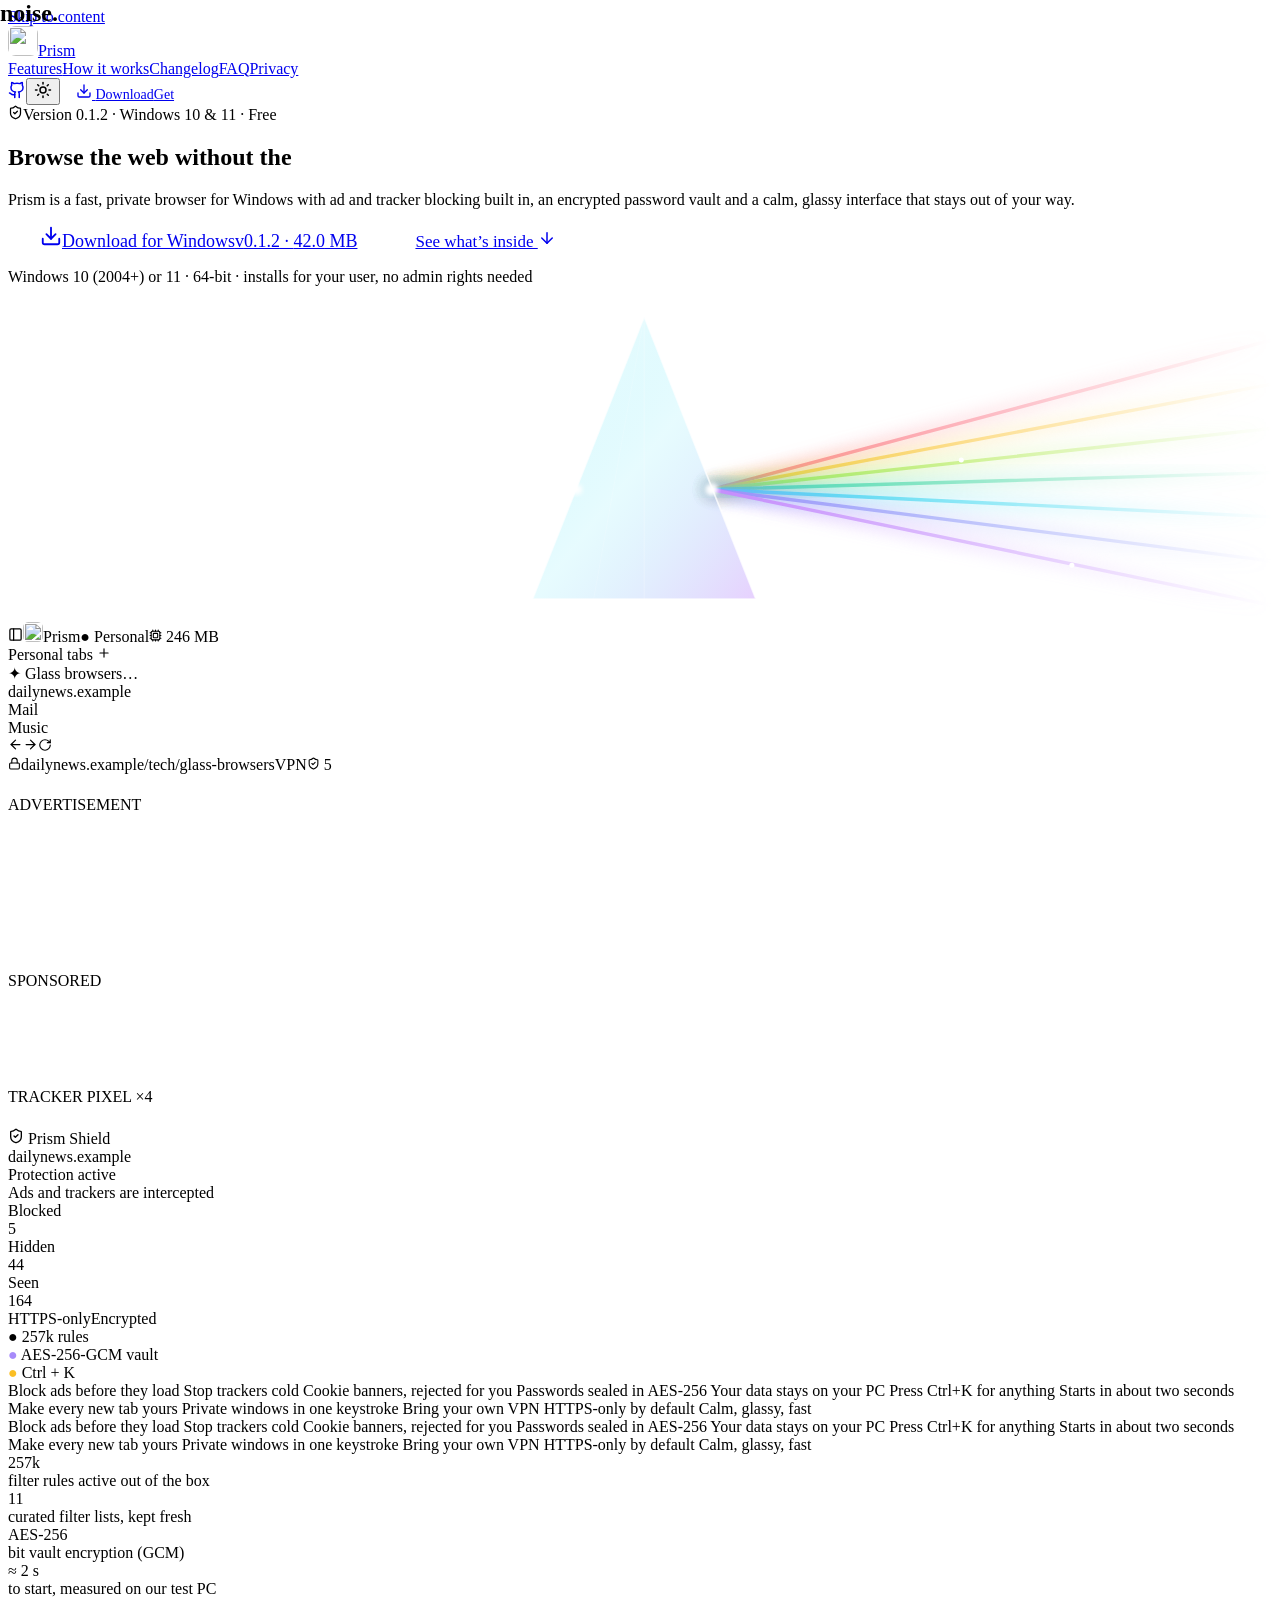
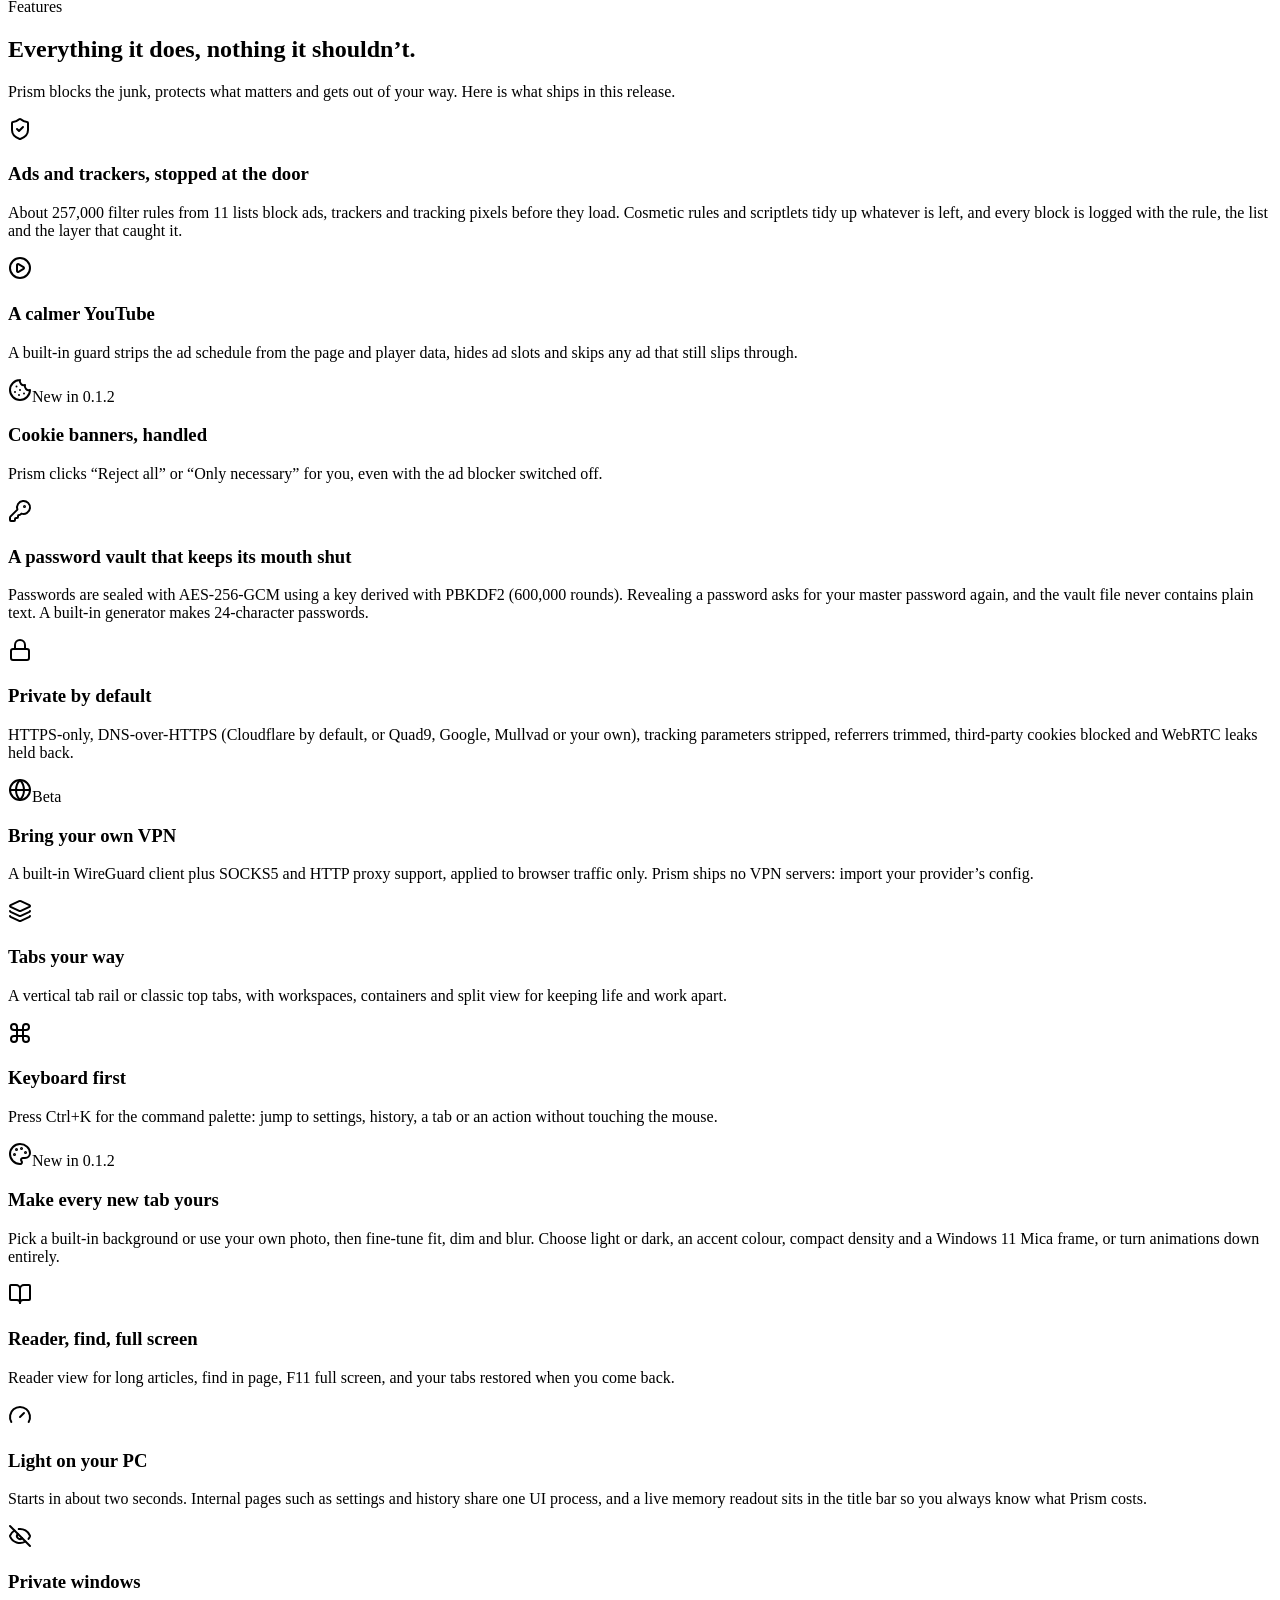
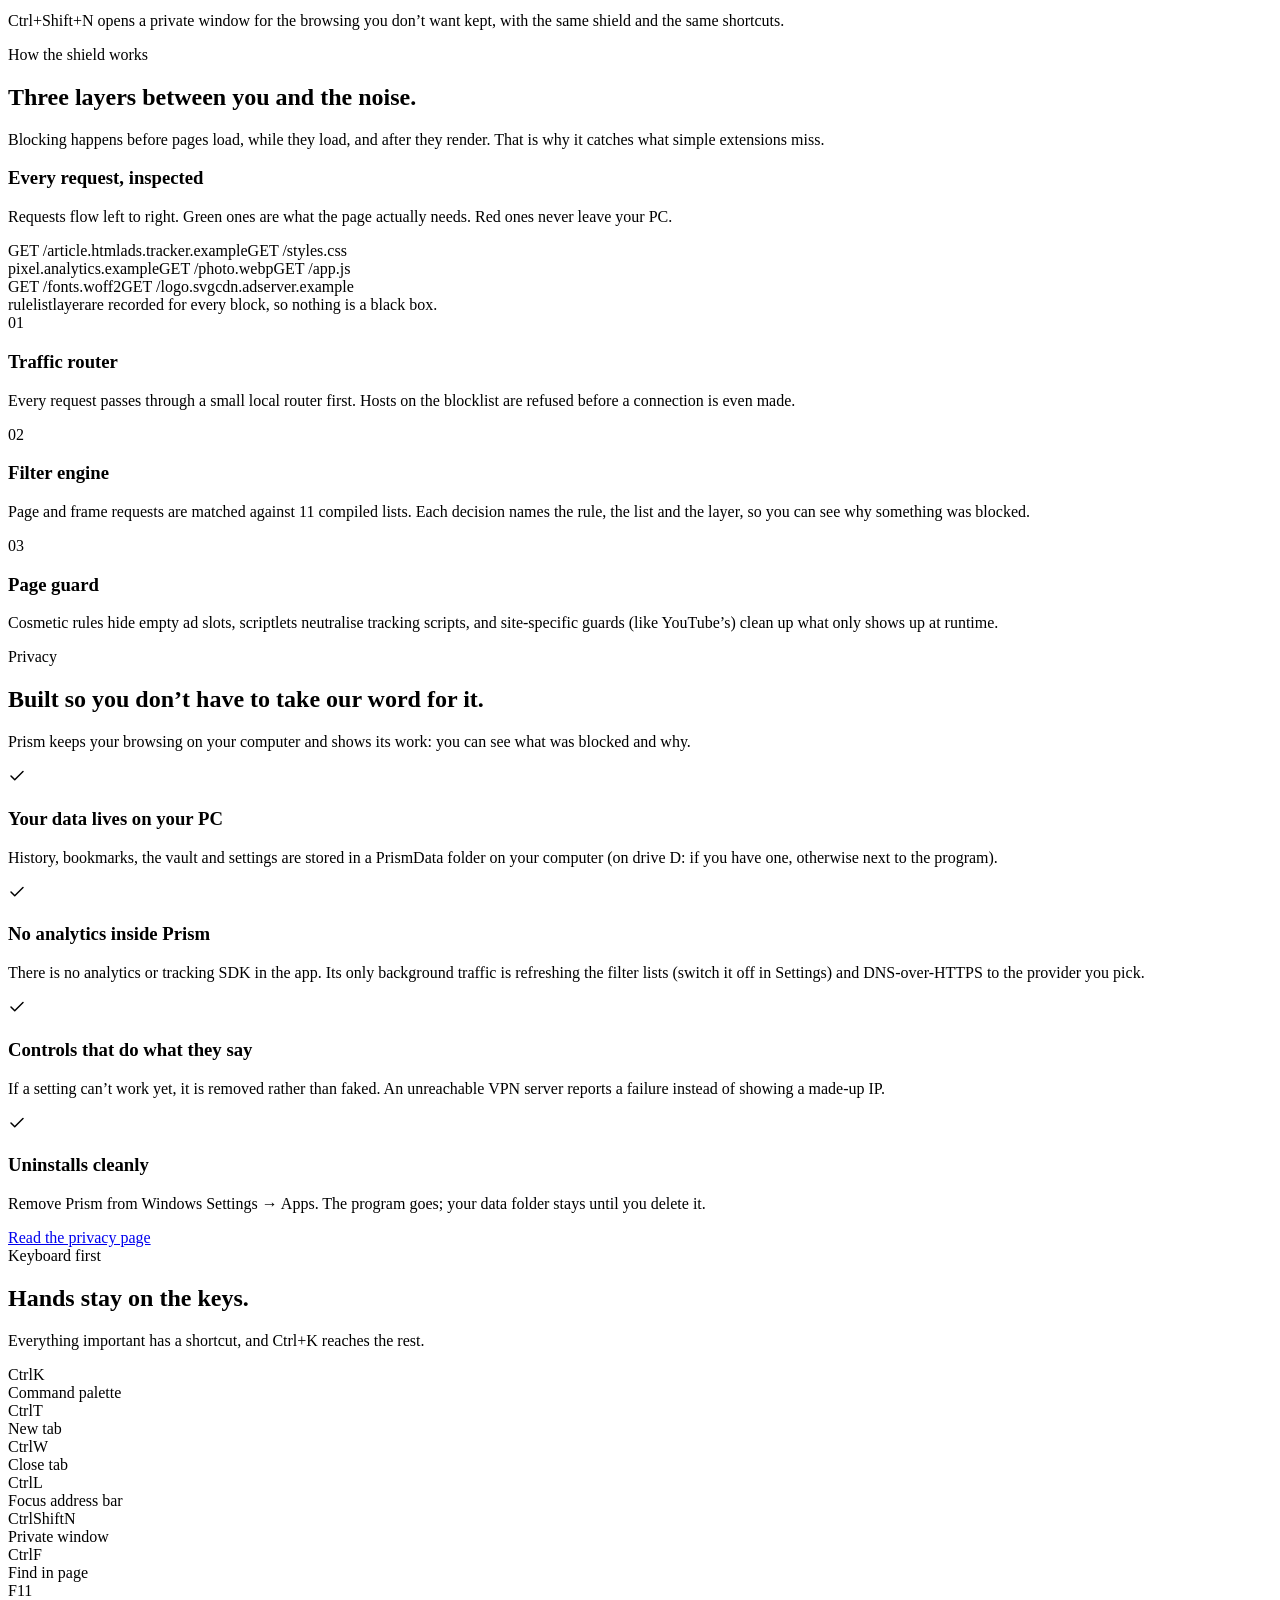
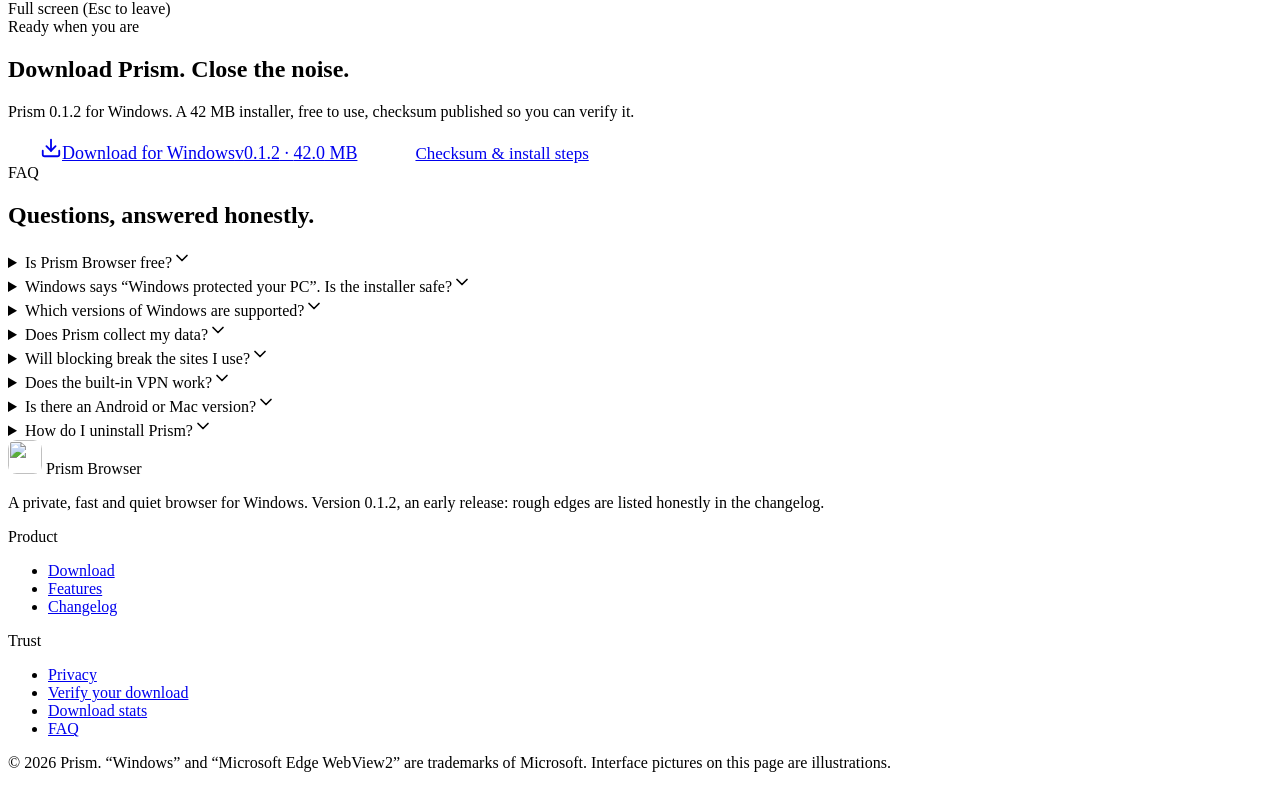
==== index.html @ 2d5a9a95 "Prism Browser website" ====
<!doctype html>
<html lang="en" data-theme="dark">
  <head>
    <meta charset="UTF-8" />
    <meta name="viewport" content="width=device-width, initial-scale=1" />
    <meta name="theme-color" content="#06070c" />
    <meta name="color-scheme" content="dark light" />
    <link rel="icon" type="image/png" href="/prism-browser/prism-256.png" />
    <link rel="apple-touch-icon" href="/prism-browser/prism-256.png" />
    <link rel="manifest" href="/prism-browser/site.webmanifest" />
    <script>
      // Runs before first paint: apply the saved/system theme and enable the reveal animations.
      (function () {
        var d = document.documentElement, t = 'dark';
        try {
          t = localStorage.getItem('prism-theme') || (matchMedia('(prefers-color-scheme: light)').matches ? 'light' : 'dark');
        } catch (e) {}
        d.setAttribute('data-theme', t);
        d.classList.add('js');
        // Safety net: if the app bundle never starts (blocked/failed), show everything instead of an empty page.
        setTimeout(function () { if (!d.classList.contains('ready')) d.classList.remove('js'); }, 4000);
      })();
    </script>
    <title>Prism Browser – a private, ad-blocking browser for Windows</title>
    <meta name="description" content="Prism Browser is a fast, privacy-first web browser for Windows 10 and 11 with built-in ad and tracker blocking, an encrypted password vault, cookie-banner rejection and a glassy, calm interface. Free download.">
    <meta name="robots" content="index, follow, max-image-preview:large">
    <link rel="canonical" href="https://mantrap4912-cyber.github.io/prism-browser/">
    <meta property="og:type" content="website">
    <meta property="og:site_name" content="Prism Browser">
    <meta property="og:title" content="Prism Browser – a private, ad-blocking browser for Windows">
    <meta property="og:description" content="Prism Browser is a fast, privacy-first web browser for Windows 10 and 11 with built-in ad and tracker blocking, an encrypted password vault, cookie-banner rejection and a glassy, calm interface. Free download.">
    <meta property="og:url" content="https://mantrap4912-cyber.github.io/prism-browser/">
    <meta property="og:image" content="https://mantrap4912-cyber.github.io/prism-browser/og-image.png">
    <meta property="og:image:width" content="1200">
    <meta property="og:image:height" content="630">
    <meta name="twitter:card" content="summary_large_image">
    <meta name="twitter:title" content="Prism Browser – a private, ad-blocking browser for Windows">
    <meta name="twitter:description" content="Prism Browser is a fast, privacy-first web browser for Windows 10 and 11 with built-in ad and tracker blocking, an encrypted password vault, cookie-banner rejection and a glassy, calm interface. Free download.">
    <meta name="twitter:image" content="https://mantrap4912-cyber.github.io/prism-browser/og-image.png">
    <script type="application/ld+json">{"@context":"https://schema.org","@type":"SoftwareApplication","name":"Prism Browser","alternateName":"Prism","applicationCategory":"BrowserApplication","operatingSystem":"Windows 10, Windows 11","softwareVersion":"0.1.2","datePublished":"2026-10-09","fileSize":"42MB","description":"Prism Browser is a fast, privacy-first web browser for Windows 10 and 11 with built-in ad and tracker blocking, an encrypted password vault, cookie-banner rejection and a glassy, calm interface. Free download.","url":"https://mantrap4912-cyber.github.io/prism-browser/","image":"https://mantrap4912-cyber.github.io/prism-browser/prism-256.png","offers":{"@type":"Offer","price":"0","priceCurrency":"USD"}}</script>
    <script type="application/ld+json">{"@context":"https://schema.org","@type":"FAQPage","mainEntity":[{"@type":"Question","name":"Is Prism Browser free?","acceptedAnswer":{"@type":"Answer","text":"Yes. Prism Browser is free to download and use."}},{"@type":"Question","name":"Windows says “Windows protected your PC”. Is the installer safe?","acceptedAnswer":{"@type":"Answer","text":"Prism is a new app from an independent publisher and the installer isn’t code-signed yet, so Windows SmartScreen shows a warning for any file it hasn’t seen many times. Choose “More info” → “Run anyway”. You can confirm the file is exactly the one we published by comparing its SHA-256 hash with the one on the download page."}},{"@type":"Question","name":"Which versions of Windows are supported?","acceptedAnswer":{"@type":"Answer","text":"Windows 10 (version 2004 or newer) and Windows 11, 64-bit. Prism renders pages with the Microsoft Edge WebView2 Runtime, which ships with Windows 11 and is installed on most Windows 10 PCs."}},{"@type":"Question","name":"Does Prism collect my data?","acceptedAnswer":{"@type":"Answer","text":"Prism contains no analytics or tracking code. It keeps your data on your PC. In the background it refreshes its filter lists (you can turn this off) and, when DNS-over-HTTPS is on, sends DNS queries to the provider you chose."}},{"@type":"Question","name":"Will blocking break the sites I use?","acceptedAnswer":{"@type":"Answer","text":"Occasionally. If a page misbehaves, open the shield button in the address bar and switch protection off for that site. It is remembered for next time."}},{"@type":"Question","name":"Does the built-in VPN work?","acceptedAnswer":{"@type":"Answer","text":"Prism includes a WireGuard client and SOCKS5/HTTP proxy support for browser traffic. It does not include any VPN servers: you import the config from your own provider. It is marked Beta because it is still being tested against more providers."}},{"@type":"Question","name":"Is there an Android or Mac version?","acceptedAnswer":{"@type":"Answer","text":"Windows only for now. An Android version is in development. There is no macOS or Linux build at the moment."}},{"@type":"Question","name":"How do I uninstall Prism?","acceptedAnswer":{"@type":"Answer","text":"Open Windows Settings → Apps → Installed apps, find Prism Browser and choose Uninstall. Your PrismData folder is left in place so you never lose bookmarks by accident."}}]}</script>
    <script type="application/ld+json">{"@context":"https://schema.org","@type":"WebSite","name":"Prism Browser","url":"https://mantrap4912-cyber.github.io/prism-browser/"}</script>
    
    <script type="module" crossorigin src="/prism-browser/assets/index-CUSbCiCY.js"></script>
    <link rel="stylesheet" crossorigin href="/prism-browser/assets/style-BPd3vWVH.css">
  </head>
  <body>
    <div id="root"><link rel="preload" as="image" href="/prism-browser/prism-256.png"/><div class="bg-stage" aria-hidden="true"><div class="blob b1"></div><div class="blob b2"></div><div class="blob b3"></div><div class="blob b4"></div><div class="bg-grid"></div></div><a href="#main" class="sr-only focus:not-sr-only focus:fixed focus:top-3 focus:left-3 focus:z-[100] glass px-4 py-2">Skip to content</a><header class="nav "><div class="wrap"><nav class="nav-inner glass" aria-label="Main"><a class="flex items-center gap-2.5 font-extrabold tracking-tight text-[17px]" aria-label="Prism Browser home" href="/prism-browser/" aria-current="page"><img src="/prism-browser/prism-256.png" width="30" height="30" alt="" style="border-radius:7.800000000000001px;box-shadow:0 4px 18px -4px color-mix(in srgb, var(--accent) 60%, transparent)"/><span>Prism</span></a><div class="nav-links flex items-center gap-1"><a class="nav-link" href="/prism-browser/#features">Features</a><a class="nav-link" href="/prism-browser/#shield">How it works</a><a class="nav-link" href="/prism-browser/changelog/">Changelog</a><a class="nav-link" href="/prism-browser/#faq">FAQ</a><a class="nav-link" href="/prism-browser/privacy/">Privacy</a></div><div class="flex items-center gap-2"><a class="icon-btn" href="https://github.com/mantrap4912-cyber/prism-browser" aria-label="Prism Browser on GitHub" rel="noopener"><svg xmlns="http://www.w3.org/2000/svg" width="18" height="18" viewBox="0 0 24 24" fill="none" stroke="currentColor" stroke-width="2" stroke-linecap="round" stroke-linejoin="round" class="lucide lucide-github" aria-hidden="true"><path d="M15 22v-4a4.8 4.8 0 0 0-1-3.5c3 0 6-2 6-5.5.08-1.25-.27-2.48-1-3.5.28-1.15.28-2.35 0-3.5 0 0-1 0-3 1.5-2.64-.5-5.36-.5-8 0C6 2 5 2 5 2c-.3 1.15-.3 2.35 0 3.5A5.403 5.403 0 0 0 4 9c0 3.5 3 5.5 6 5.5-.39.49-.68 1.05-.85 1.65-.17.6-.22 1.23-.15 1.85v4"></path><path d="M9 18c-4.51 2-5-2-7-2"></path></svg></a><button class="icon-btn" aria-label="Switch to light theme" title="Toggle theme"><svg xmlns="http://www.w3.org/2000/svg" width="18" height="18" viewBox="0 0 24 24" fill="none" stroke="currentColor" stroke-width="2" stroke-linecap="round" stroke-linejoin="round" class="lucide lucide-sun" aria-hidden="true"><circle cx="12" cy="12" r="4"></circle><path d="M12 2v2"></path><path d="M12 20v2"></path><path d="m4.93 4.93 1.41 1.41"></path><path d="m17.66 17.66 1.41 1.41"></path><path d="M2 12h2"></path><path d="M20 12h2"></path><path d="m6.34 17.66-1.41 1.41"></path><path d="m19.07 4.93-1.41 1.41"></path></svg></button><a class="btn btn-primary" style="padding:11px 16px;font-size:14px" href="/prism-browser/download/"><svg xmlns="http://www.w3.org/2000/svg" width="16" height="16" viewBox="0 0 24 24" fill="none" stroke="currentColor" stroke-width="2" stroke-linecap="round" stroke-linejoin="round" class="lucide lucide-download" aria-hidden="true"><path d="M12 15V3"></path><path d="M21 15v4a2 2 0 0 1-2 2H5a2 2 0 0 1-2-2v-4"></path><path d="m7 10 5 5 5-5"></path></svg> <span class="hidden sm:inline">Download</span><span class="sm:hidden">Get</span></a></div></nav></div></header><main id="main"><section class="wrap pt-36 md:pt-44 text-center"><div class="reveal " style="--d:0ms"><span class="eyebrow"><svg xmlns="http://www.w3.org/2000/svg" width="15" height="15" viewBox="0 0 24 24" fill="none" stroke="currentColor" stroke-width="2" stroke-linecap="round" stroke-linejoin="round" class="lucide lucide-shield-check accent-text" aria-hidden="true"><path d="M20 13c0 5-3.5 7.5-7.66 8.95a1 1 0 0 1-.67-.01C7.5 20.5 4 18 4 13V6a1 1 0 0 1 1-1c2 0 4.5-1.2 6.24-2.72a1.17 1.17 0 0 1 1.52 0C14.51 3.81 17 5 19 5a1 1 0 0 1 1 1z"></path><path d="m9 12 2 2 4-4"></path></svg>Version <!-- -->0.1.2<!-- --> · Windows 10 &amp; 11 · Free</span></div><div class="reveal " style="--d:90ms"><h1 class="h-display mt-6" aria-label="Browse the web without the noise">Browse the web without the <span class="rotor" aria-hidden="true" data-w="cookie banners."><span class="rotor-track" style="position:absolute;left:0;top:0;transform:translateY(0em)"><span><span class="grad-text">noise<!-- -->.</span></span></span></span></h1></div><div class="reveal " style="--d:180ms"><p class="lead mt-6 max-w-2xl mx-auto">Prism is a fast, private browser for Windows with ad and tracker blocking built in, an encrypted password vault and a calm, glassy interface that stays out of your way.</p></div><div class="reveal mt-9 flex flex-wrap items-center justify-center gap-3" style="--d:270ms"><a href="https://github.com/mantrap4912-cyber/prism-browser/releases/download/v0.1.2/PrismSetup-0.1.2.exe" class="btn btn-primary" style="padding:19px 32px;font-size:18px;border-radius:20px" rel="noopener"><svg xmlns="http://www.w3.org/2000/svg" width="22" height="22" viewBox="0 0 24 24" fill="none" stroke="currentColor" stroke-width="2" stroke-linecap="round" stroke-linejoin="round" class="lucide lucide-download" aria-hidden="true"><path d="M12 15V3"></path><path d="M21 15v4a2 2 0 0 1-2 2H5a2 2 0 0 1-2-2v-4"></path><path d="m7 10 5 5 5-5"></path></svg>Download for Windows<span class="opacity-70 font-semibold text-[0.82em]">v<!-- -->0.1.2<!-- --> · <!-- -->42.0<!-- --> MB</span></a><a class="btn btn-glass" style="padding:19px 26px;font-size:17px;border-radius:20px" href="/prism-browser/#features">See what’s inside <svg xmlns="http://www.w3.org/2000/svg" width="18" height="18" viewBox="0 0 24 24" fill="none" stroke="currentColor" stroke-width="2" stroke-linecap="round" stroke-linejoin="round" class="lucide lucide-arrow-down" aria-hidden="true"><path d="M12 5v14"></path><path d="m19 12-7 7-7-7"></path></svg></a></div><div class="reveal " style="--d:340ms"><p class="muted text-sm mt-5">Windows 10 (2004+) or 11 · 64-bit · installs for your user, no admin rights needed</p></div><div class="beam-stage" aria-hidden="true"><svg viewBox="0 0 1200 300" preserveAspectRatio="xMidYMid slice"><defs><linearGradient id="beamIn" x1="0" y1="0" x2="1" y2="0"><stop offset="0" stop-color="#fff" stop-opacity="0"></stop><stop offset="0.7" stop-color="#fff" stop-opacity="0.85"></stop><stop offset="1" stop-color="#fff" stop-opacity="1"></stop></linearGradient><linearGradient id="prismFill" x1="0" y1="0" x2="1" y2="1"><stop offset="0" stop-color="#ffffff" stop-opacity="0.55"></stop><stop offset="0.5" stop-color="#67e8f9" stop-opacity="0.16"></stop><stop offset="1" stop-color="#c084fc" stop-opacity="0.38"></stop></linearGradient><linearGradient id="rayFade" x1="0" y1="0" x2="1" y2="0"><stop offset="0" stop-color="#fff" stop-opacity="1"></stop><stop offset="1" stop-color="#fff" stop-opacity="0"></stop></linearGradient><mask id="rayMask" maskUnits="userSpaceOnUse" x="640" y="0" width="560" height="300"><rect x="640" y="0" width="560" height="300" fill="url(#rayFade)"></rect></mask><filter id="blur6" x="-50%" y="-50%" width="200%" height="200%"><feGaussianBlur stdDeviation="7"></feGaussianBlur></filter><filter id="blur2" x="-20%" y="-20%" width="140%" height="140%"><feGaussianBlur stdDeviation="2"></feGaussianBlur></filter></defs><g mask="url(#rayMask)"><g><line x1="668" y1="178" x2="1200" y2="36" stroke="#fb7185" stroke-width="14" stroke-linecap="round" opacity="0.35" filter="url(#blur6)"></line><line class="ray" x1="668" y1="178" x2="1200" y2="36" stroke="#fb7185" stroke-width="3.2" stroke-linecap="round" style="animation-delay:0.9s, 2.7s"></line></g><g><line x1="668" y1="178" x2="1200" y2="78" stroke="#fbbf24" stroke-width="14" stroke-linecap="round" opacity="0.35" filter="url(#blur6)"></line><line class="ray" x1="668" y1="178" x2="1200" y2="78" stroke="#fbbf24" stroke-width="3.2" stroke-linecap="round" style="animation-delay:1s, 2.8s"></line></g><g><line x1="668" y1="178" x2="1200" y2="120" stroke="#a3e635" stroke-width="14" stroke-linecap="round" opacity="0.35" filter="url(#blur6)"></line><line class="ray" x1="668" y1="178" x2="1200" y2="120" stroke="#a3e635" stroke-width="3.2" stroke-linecap="round" style="animation-delay:1.1s, 2.9000000000000004s"></line></g><g><line x1="668" y1="178" x2="1200" y2="162" stroke="#34d399" stroke-width="14" stroke-linecap="round" opacity="0.35" filter="url(#blur6)"></line><line class="ray" x1="668" y1="178" x2="1200" y2="162" stroke="#34d399" stroke-width="3.2" stroke-linecap="round" style="animation-delay:1.2s, 3s"></line></g><g><line x1="668" y1="178" x2="1200" y2="204" stroke="#22d3ee" stroke-width="14" stroke-linecap="round" opacity="0.35" filter="url(#blur6)"></line><line class="ray" x1="668" y1="178" x2="1200" y2="204" stroke="#22d3ee" stroke-width="3.2" stroke-linecap="round" style="animation-delay:1.3s, 3.1s"></line></g><g><line x1="668" y1="178" x2="1200" y2="246" stroke="#818cf8" stroke-width="14" stroke-linecap="round" opacity="0.35" filter="url(#blur6)"></line><line class="ray" x1="668" y1="178" x2="1200" y2="246" stroke="#818cf8" stroke-width="3.2" stroke-linecap="round" style="animation-delay:1.4s, 3.2s"></line></g><g><line x1="668" y1="178" x2="1200" y2="288" stroke="#c084fc" stroke-width="14" stroke-linecap="round" opacity="0.35" filter="url(#blur6)"></line><line class="ray" x1="668" y1="178" x2="1200" y2="288" stroke="#c084fc" stroke-width="3.2" stroke-linecap="round" style="animation-delay:1.5s, 3.3s"></line></g></g><line x1="0" y1="206" x2="540" y2="178" stroke="#fff" stroke-width="12" opacity="0.25" filter="url(#blur6)"></line><line class="beam-in" x1="0" y1="206" x2="540" y2="178" stroke="url(#beamIn)" stroke-width="3.4" stroke-linecap="round"></line><g class="prism-glow"><polygon points="604,14 498,282 710,282" fill="#fff" opacity="0.18" filter="url(#blur6)"></polygon></g><polygon points="604,14 498,282 710,282" fill="url(#prismFill)" stroke="#fff" stroke-opacity="0.75" stroke-width="1.6" stroke-linejoin="round"></polygon><polyline points="604,14 604,282" stroke="#fff" stroke-opacity="0.25" stroke-width="1"></polyline><polyline points="604,14 556,282" stroke="#fff" stroke-opacity="0.15" stroke-width="1"></polyline><circle cx="540" cy="178" r="5" fill="#fff" filter="url(#blur2)"></circle><circle cx="668" cy="178" r="6" fill="#fff" filter="url(#blur2)"></circle><circle class="spark" cx="300" cy="90" r="2.4" fill="#fff" style="animation-delay:0s"></circle><circle class="spark" cx="820" cy="40" r="2.4" fill="#fff" style="animation-delay:0.7s"></circle><circle class="spark" cx="1010" cy="250" r="2.4" fill="#fff" style="animation-delay:1.4s"></circle><circle class="spark" cx="150" cy="250" r="2.4" fill="#fff" style="animation-delay:2.0999999999999996s"></circle><circle class="spark" cx="905" cy="150" r="2.4" fill="#fff" style="animation-delay:2.8s"></circle></svg></div></section><section class="wrap mt-2 md:-mt-8 relative z-10"><div class="reveal mx-auto max-w-5xl px-1 md:px-6" style="--d:0ms"><div class="relative" style="transition:transform 0.25s ease-out;will-change:transform"><div class="mock glass" role="img" aria-label="Illustration of the Prism Browser window blocking ads on a news page"><div class="mock-bar"><svg xmlns="http://www.w3.org/2000/svg" width="15" height="15" viewBox="0 0 24 24" fill="none" stroke="currentColor" stroke-width="2" stroke-linecap="round" stroke-linejoin="round" class="lucide lucide-panel-left muted" aria-hidden="true"><rect width="18" height="18" x="3" y="3" rx="2"></rect><path d="M9 3v18"></path></svg><img src="/prism-browser/prism-256.png" width="20" height="20" alt="" style="border-radius:5.2px;box-shadow:0 4px 18px -4px color-mix(in srgb, var(--accent) 60%, transparent)"/><span class="font-bold">Prism</span><span class="mock-shield" style="background:var(--chip);color:var(--muted)">● Personal</span><span class="flex-1"></span><span class="inline-flex items-center gap-1.5 muted font-mono text-[11px]"><svg xmlns="http://www.w3.org/2000/svg" width="13" height="13" viewBox="0 0 24 24" fill="none" stroke="currentColor" stroke-width="2" stroke-linecap="round" stroke-linejoin="round" class="lucide lucide-cpu" aria-hidden="true"><path d="M12 20v2"></path><path d="M12 2v2"></path><path d="M17 20v2"></path><path d="M17 2v2"></path><path d="M2 12h2"></path><path d="M2 17h2"></path><path d="M2 7h2"></path><path d="M20 12h2"></path><path d="M20 17h2"></path><path d="M20 7h2"></path><path d="M7 20v2"></path><path d="M7 2v2"></path><rect x="4" y="4" width="16" height="16" rx="2"></rect><rect x="8" y="8" width="8" height="8" rx="1"></rect></svg> 246 MB</span><span class="mock-dot"></span><span class="mock-dot"></span><span class="mock-dot"></span></div><div class="mock-body"><aside class="mock-rail"><div class="flex items-center justify-between muted font-bold text-[11px] uppercase tracking-wider px-1 pb-1">Personal tabs <svg xmlns="http://www.w3.org/2000/svg" width="14" height="14" viewBox="0 0 24 24" fill="none" stroke="currentColor" stroke-width="2" stroke-linecap="round" stroke-linejoin="round" class="lucide lucide-plus" aria-hidden="true"><path d="M5 12h14"></path><path d="M12 5v14"></path></svg></div><div class="mock-tab ">✦ <!-- -->Glass browsers…</div><div class="mock-tab on"><span style="width:8px;height:8px;border-radius:3px;background:var(--accent);flex:none"></span>dailynews.example</div><div class="mock-tab">Mail</div><div class="mock-tab">Music</div></aside><div class="mock-main"><div class="flex items-center gap-2 mb-3"><svg xmlns="http://www.w3.org/2000/svg" width="15" height="15" viewBox="0 0 24 24" fill="none" stroke="currentColor" stroke-width="2" stroke-linecap="round" stroke-linejoin="round" class="lucide lucide-arrow-left muted" aria-hidden="true"><path d="m12 19-7-7 7-7"></path><path d="M19 12H5"></path></svg><svg xmlns="http://www.w3.org/2000/svg" width="15" height="15" viewBox="0 0 24 24" fill="none" stroke="currentColor" stroke-width="2" stroke-linecap="round" stroke-linejoin="round" class="lucide lucide-arrow-right muted" aria-hidden="true"><path d="M5 12h14"></path><path d="m12 5 7 7-7 7"></path></svg><svg xmlns="http://www.w3.org/2000/svg" width="14" height="14" viewBox="0 0 24 24" fill="none" stroke="currentColor" stroke-width="2" stroke-linecap="round" stroke-linejoin="round" class="lucide lucide-rotate-cw muted" aria-hidden="true"><path d="M21 12a9 9 0 1 1-9-9c2.52 0 4.93 1 6.74 2.74L21 8"></path><path d="M21 3v5h-5"></path></svg><div class="mock-addr flex-1 min-w-0"><svg xmlns="http://www.w3.org/2000/svg" width="13" height="13" viewBox="0 0 24 24" fill="none" stroke="currentColor" stroke-width="2" stroke-linecap="round" stroke-linejoin="round" class="lucide lucide-lock accent-text" aria-hidden="true"><rect width="18" height="11" x="3" y="11" rx="2" ry="2"></rect><path d="M7 11V7a5 5 0 0 1 10 0v4"></path></svg><span class="url">dailynews.example/tech/glass-browsers</span><span class="muted text-[10.5px] font-semibold">VPN</span><span class="mock-shield"><svg xmlns="http://www.w3.org/2000/svg" width="13" height="13" viewBox="0 0 24 24" fill="none" stroke="currentColor" stroke-width="2" stroke-linecap="round" stroke-linejoin="round" class="lucide lucide-shield-check" aria-hidden="true"><path d="M20 13c0 5-3.5 7.5-7.66 8.95a1 1 0 0 1-.67-.01C7.5 20.5 4 18 4 13V6a1 1 0 0 1 1-1c2 0 4.5-1.2 6.24-2.72a1.17 1.17 0 0 1 1.52 0C14.51 3.81 17 5 19 5a1 1 0 0 1 1 1z"></path><path d="m9 12 2 2 4-4"></path></svg> <!-- -->5</span></div></div><div style="min-height:238px"><div class="sk" style="height:22px;width:62%"></div><div class="mock-ad mt-3 gone" style="height:46px">ADVERTISEMENT</div><div class="grid gap-3 mt-3" style="grid-template-columns:1.4fr 1fr"><div><div class="sk" style="height:110px"></div><div class="sk mt-2" style="height:10px;width:90%"></div><div class="sk mt-1.5" style="height:10px;width:74%"></div></div><div><div class="mock-ad gone" style="height:96px">SPONSORED</div><div class="sk mt-2" style="height:10px"></div><div class="sk mt-1.5" style="height:10px;width:70%"></div><div class="mock-ad mt-2 gone" style="height:40px">TRACKER PIXEL ×4</div></div></div></div><div class="mock-pop glass " aria-hidden="true"><div class="flex items-center gap-2 font-bold"><svg xmlns="http://www.w3.org/2000/svg" width="16" height="16" viewBox="0 0 24 24" fill="none" stroke="currentColor" stroke-width="2" stroke-linecap="round" stroke-linejoin="round" class="lucide lucide-shield-check accent-text" aria-hidden="true"><path d="M20 13c0 5-3.5 7.5-7.66 8.95a1 1 0 0 1-.67-.01C7.5 20.5 4 18 4 13V6a1 1 0 0 1 1-1c2 0 4.5-1.2 6.24-2.72a1.17 1.17 0 0 1 1.52 0C14.51 3.81 17 5 19 5a1 1 0 0 1 1 1z"></path><path d="m9 12 2 2 4-4"></path></svg> Prism Shield</div><div class="muted text-[10.5px] mt-0.5">dailynews.example</div><div class="flex items-center justify-between mt-3 p-2 rounded-xl" style="background:var(--chip)"><div><div class="font-bold text-[12px]">Protection active</div><div class="muted text-[10px]">Ads and trackers are intercepted</div></div><span class="switch"></span></div><div class="grid grid-cols-3 gap-1.5 mt-2 text-center"><div class="rounded-lg py-1.5" style="background:var(--chip)"><div class="muted text-[9.5px] font-semibold">Blocked</div><div class="accent-text font-extrabold text-[13px]">5</div></div><div class="rounded-lg py-1.5" style="background:var(--chip)"><div class="muted text-[9.5px] font-semibold">Hidden</div><div class="accent-text font-extrabold text-[13px]">44</div></div><div class="rounded-lg py-1.5" style="background:var(--chip)"><div class="muted text-[9.5px] font-semibold">Seen</div><div class="accent-text font-extrabold text-[13px]">164</div></div></div><div class="flex items-center justify-between mt-2.5 text-[11px]"><span class="muted">HTTPS-only</span><span class="accent-text font-bold">Encrypted</span></div></div></div></div></div><div class="float-chip glass" style="left:-22px;bottom:96px;animation-delay:0s"><span class="accent-text">●</span> 257k rules</div><div class="float-chip glass" style="right:28px;top:-20px;animation-delay:-2.5s"><span style="color:#a78bfa">●</span> AES-256-GCM vault</div><div class="float-chip glass" style="left:40px;bottom:-18px;animation-delay:-4s"><span style="color:#fbbf24">●</span> Ctrl + K</div></div></div></section><section class="mt-24" aria-label="Highlights"><div class="marquee" aria-label="Highlights"><div class="marquee-track"><div class="flex gap-3.5" aria-hidden="false"><span class="phrase glass" style="border-radius:999px"><i></i> <!-- -->Block ads before they load</span><span class="phrase glass" style="border-radius:999px"><i></i> <!-- -->Stop trackers cold</span><span class="phrase glass" style="border-radius:999px"><i></i> <!-- -->Cookie banners, rejected for you</span><span class="phrase glass" style="border-radius:999px"><i></i> <!-- -->Passwords sealed in AES-256</span><span class="phrase glass" style="border-radius:999px"><i></i> <!-- -->Your data stays on your PC</span><span class="phrase glass" style="border-radius:999px"><i></i> <!-- -->Press Ctrl+K for anything</span><span class="phrase glass" style="border-radius:999px"><i></i> <!-- -->Starts in about two seconds</span><span class="phrase glass" style="border-radius:999px"><i></i> <!-- -->Make every new tab yours</span><span class="phrase glass" style="border-radius:999px"><i></i> <!-- -->Private windows in one keystroke</span><span class="phrase glass" style="border-radius:999px"><i></i> <!-- -->Bring your own VPN</span><span class="phrase glass" style="border-radius:999px"><i></i> <!-- -->HTTPS-only by default</span><span class="phrase glass" style="border-radius:999px"><i></i> <!-- -->Calm, glassy, fast</span></div><div class="flex gap-3.5" aria-hidden="true"><span class="phrase glass" style="border-radius:999px"><i></i> <!-- -->Block ads before they load</span><span class="phrase glass" style="border-radius:999px"><i></i> <!-- -->Stop trackers cold</span><span class="phrase glass" style="border-radius:999px"><i></i> <!-- -->Cookie banners, rejected for you</span><span class="phrase glass" style="border-radius:999px"><i></i> <!-- -->Passwords sealed in AES-256</span><span class="phrase glass" style="border-radius:999px"><i></i> <!-- -->Your data stays on your PC</span><span class="phrase glass" style="border-radius:999px"><i></i> <!-- -->Press Ctrl+K for anything</span><span class="phrase glass" style="border-radius:999px"><i></i> <!-- -->Starts in about two seconds</span><span class="phrase glass" style="border-radius:999px"><i></i> <!-- -->Make every new tab yours</span><span class="phrase glass" style="border-radius:999px"><i></i> <!-- -->Private windows in one keystroke</span><span class="phrase glass" style="border-radius:999px"><i></i> <!-- -->Bring your own VPN</span><span class="phrase glass" style="border-radius:999px"><i></i> <!-- -->HTTPS-only by default</span><span class="phrase glass" style="border-radius:999px"><i></i> <!-- -->Calm, glassy, fast</span></div></div></div></section><section class="wrap mt-24"><div class="reveal glass grid grid-cols-2 lg:grid-cols-4 gap-px overflow-hidden" style="--d:0ms;padding:0"><div class="p-6 md:p-8 text-center"><div class="text-4xl md:text-5xl font-extrabold tracking-tight accent-text tabular-nums"><span>257<!-- -->k</span></div><div class="muted text-sm mt-2 leading-snug">filter rules active out of the box</div></div><div class="p-6 md:p-8 text-center"><div class="text-4xl md:text-5xl font-extrabold tracking-tight accent-text tabular-nums"><span>11</span></div><div class="muted text-sm mt-2 leading-snug">curated filter lists, kept fresh</div></div><div class="p-6 md:p-8 text-center"><div class="text-4xl md:text-5xl font-extrabold tracking-tight accent-text tabular-nums"><span>AES-<!-- -->256</span></div><div class="muted text-sm mt-2 leading-snug">bit vault encryption (GCM)</div></div><div class="p-6 md:p-8 text-center"><div class="text-4xl md:text-5xl font-extrabold tracking-tight accent-text tabular-nums"><span>≈ <!-- -->2<!-- --> s</span></div><div class="muted text-sm mt-2 leading-snug">to start, measured on our test PC</div></div></div></section><section class="wrap mt-32" id="features"><div class="reveal text-center max-w-3xl mx-auto mb-12 md:mb-16" style="--d:0ms"><span class="eyebrow">Features</span><h2 class="h-section mt-5">Everything it does, <span class="grad-text">nothing it shouldn’t.</span></h2><p class="lead mt-4">Prism blocks the junk, protects what matters and gets out of your way. Here is what ships in this release.</p></div><div class="grid gap-5 md:grid-cols-2 lg:grid-cols-3"><div class="reveal glass glass-hover p-7 lg:col-span-2" style="--d:0ms"><div class="flex items-start justify-between gap-3"><span class="inline-grid place-items-center w-12 h-12 rounded-2xl" style="background:color-mix(in srgb, var(--accent) 16%, transparent);color:var(--accent)"><svg xmlns="http://www.w3.org/2000/svg" width="24" height="24" viewBox="0 0 24 24" fill="none" stroke="currentColor" stroke-width="2" stroke-linecap="round" stroke-linejoin="round" class="lucide lucide-shield-check" aria-hidden="true"><path d="M20 13c0 5-3.5 7.5-7.66 8.95a1 1 0 0 1-.67-.01C7.5 20.5 4 18 4 13V6a1 1 0 0 1 1-1c2 0 4.5-1.2 6.24-2.72a1.17 1.17 0 0 1 1.52 0C14.51 3.81 17 5 19 5a1 1 0 0 1 1 1z"></path><path d="m9 12 2 2 4-4"></path></svg></span></div><h3 class="text-xl font-bold tracking-tight mt-5">Ads and trackers, stopped at the door</h3><p class="muted mt-2.5 leading-relaxed text-[15px]">About 257,000 filter rules from 11 lists block ads, trackers and tracking pixels before they load. Cosmetic rules and scriptlets tidy up whatever is left, and every block is logged with the rule, the list and the layer that caught it.</p></div><div class="reveal glass glass-hover p-7 " style="--d:90ms"><div class="flex items-start justify-between gap-3"><span class="inline-grid place-items-center w-12 h-12 rounded-2xl" style="background:color-mix(in srgb, var(--accent) 16%, transparent);color:var(--accent)"><svg xmlns="http://www.w3.org/2000/svg" width="24" height="24" viewBox="0 0 24 24" fill="none" stroke="currentColor" stroke-width="2" stroke-linecap="round" stroke-linejoin="round" class="lucide lucide-circle-play" aria-hidden="true"><path d="M9 9.003a1 1 0 0 1 1.517-.859l4.997 2.997a1 1 0 0 1 0 1.718l-4.997 2.997A1 1 0 0 1 9 14.996z"></path><circle cx="12" cy="12" r="10"></circle></svg></span></div><h3 class="text-xl font-bold tracking-tight mt-5">A calmer YouTube</h3><p class="muted mt-2.5 leading-relaxed text-[15px]">A built-in guard strips the ad schedule from the page and player data, hides ad slots and skips any ad that still slips through.</p></div><div class="reveal glass glass-hover p-7 " style="--d:180ms"><div class="flex items-start justify-between gap-3"><span class="inline-grid place-items-center w-12 h-12 rounded-2xl" style="background:color-mix(in srgb, var(--accent) 16%, transparent);color:var(--accent)"><svg xmlns="http://www.w3.org/2000/svg" width="24" height="24" viewBox="0 0 24 24" fill="none" stroke="currentColor" stroke-width="2" stroke-linecap="round" stroke-linejoin="round" class="lucide lucide-cookie" aria-hidden="true"><path d="M12 2a10 10 0 1 0 10 10 4 4 0 0 1-5-5 4 4 0 0 1-5-5"></path><path d="M8.5 8.5v.01"></path><path d="M16 15.5v.01"></path><path d="M12 12v.01"></path><path d="M11 17v.01"></path><path d="M7 14v.01"></path></svg></span><span class="badge ">New in 0.1.2</span></div><h3 class="text-xl font-bold tracking-tight mt-5">Cookie banners, handled</h3><p class="muted mt-2.5 leading-relaxed text-[15px]">Prism clicks “Reject all” or “Only necessary” for you, even with the ad blocker switched off.</p></div><div class="reveal glass glass-hover p-7 lg:col-span-2" style="--d:0ms"><div class="flex items-start justify-between gap-3"><span class="inline-grid place-items-center w-12 h-12 rounded-2xl" style="background:color-mix(in srgb, var(--accent) 16%, transparent);color:var(--accent)"><svg xmlns="http://www.w3.org/2000/svg" width="24" height="24" viewBox="0 0 24 24" fill="none" stroke="currentColor" stroke-width="2" stroke-linecap="round" stroke-linejoin="round" class="lucide lucide-key-round" aria-hidden="true"><path d="M2.586 17.414A2 2 0 0 0 2 18.828V21a1 1 0 0 0 1 1h3a1 1 0 0 0 1-1v-1a1 1 0 0 1 1-1h1a1 1 0 0 0 1-1v-1a1 1 0 0 1 1-1h.172a2 2 0 0 0 1.414-.586l.814-.814a6.5 6.5 0 1 0-4-4z"></path><circle cx="16.5" cy="7.5" r=".5" fill="currentColor"></circle></svg></span></div><h3 class="text-xl font-bold tracking-tight mt-5">A password vault that keeps its mouth shut</h3><p class="muted mt-2.5 leading-relaxed text-[15px]">Passwords are sealed with AES-256-GCM using a key derived with PBKDF2 (600,000 rounds). Revealing a password asks for your master password again, and the vault file never contains plain text. A built-in generator makes 24-character passwords.</p></div><div class="reveal glass glass-hover p-7 " style="--d:90ms"><div class="flex items-start justify-between gap-3"><span class="inline-grid place-items-center w-12 h-12 rounded-2xl" style="background:color-mix(in srgb, var(--accent) 16%, transparent);color:var(--accent)"><svg xmlns="http://www.w3.org/2000/svg" width="24" height="24" viewBox="0 0 24 24" fill="none" stroke="currentColor" stroke-width="2" stroke-linecap="round" stroke-linejoin="round" class="lucide lucide-lock" aria-hidden="true"><rect width="18" height="11" x="3" y="11" rx="2" ry="2"></rect><path d="M7 11V7a5 5 0 0 1 10 0v4"></path></svg></span></div><h3 class="text-xl font-bold tracking-tight mt-5">Private by default</h3><p class="muted mt-2.5 leading-relaxed text-[15px]">HTTPS-only, DNS-over-HTTPS (Cloudflare by default, or Quad9, Google, Mullvad or your own), tracking parameters stripped, referrers trimmed, third-party cookies blocked and WebRTC leaks held back.</p></div><div class="reveal glass glass-hover p-7 " style="--d:180ms"><div class="flex items-start justify-between gap-3"><span class="inline-grid place-items-center w-12 h-12 rounded-2xl" style="background:color-mix(in srgb, var(--accent) 16%, transparent);color:var(--accent)"><svg xmlns="http://www.w3.org/2000/svg" width="24" height="24" viewBox="0 0 24 24" fill="none" stroke="currentColor" stroke-width="2" stroke-linecap="round" stroke-linejoin="round" class="lucide lucide-globe" aria-hidden="true"><circle cx="12" cy="12" r="10"></circle><path d="M12 2a14.5 14.5 0 0 0 0 20 14.5 14.5 0 0 0 0-20"></path><path d="M2 12h20"></path></svg></span><span class="badge warn">Beta</span></div><h3 class="text-xl font-bold tracking-tight mt-5">Bring your own VPN</h3><p class="muted mt-2.5 leading-relaxed text-[15px]">A built-in WireGuard client plus SOCKS5 and HTTP proxy support, applied to browser traffic only. Prism ships no VPN servers: import your provider’s config.</p></div><div class="reveal glass glass-hover p-7 " style="--d:0ms"><div class="flex items-start justify-between gap-3"><span class="inline-grid place-items-center w-12 h-12 rounded-2xl" style="background:color-mix(in srgb, var(--accent) 16%, transparent);color:var(--accent)"><svg xmlns="http://www.w3.org/2000/svg" width="24" height="24" viewBox="0 0 24 24" fill="none" stroke="currentColor" stroke-width="2" stroke-linecap="round" stroke-linejoin="round" class="lucide lucide-layers" aria-hidden="true"><path d="M12.83 2.18a2 2 0 0 0-1.66 0L2.6 6.08a1 1 0 0 0 0 1.83l8.58 3.91a2 2 0 0 0 1.66 0l8.58-3.9a1 1 0 0 0 0-1.83z"></path><path d="M2 12a1 1 0 0 0 .58.91l8.6 3.91a2 2 0 0 0 1.65 0l8.58-3.9A1 1 0 0 0 22 12"></path><path d="M2 17a1 1 0 0 0 .58.91l8.6 3.91a2 2 0 0 0 1.65 0l8.58-3.9A1 1 0 0 0 22 17"></path></svg></span></div><h3 class="text-xl font-bold tracking-tight mt-5">Tabs your way</h3><p class="muted mt-2.5 leading-relaxed text-[15px]">A vertical tab rail or classic top tabs, with workspaces, containers and split view for keeping life and work apart.</p></div><div class="reveal glass glass-hover p-7 " style="--d:90ms"><div class="flex items-start justify-between gap-3"><span class="inline-grid place-items-center w-12 h-12 rounded-2xl" style="background:color-mix(in srgb, var(--accent) 16%, transparent);color:var(--accent)"><svg xmlns="http://www.w3.org/2000/svg" width="24" height="24" viewBox="0 0 24 24" fill="none" stroke="currentColor" stroke-width="2" stroke-linecap="round" stroke-linejoin="round" class="lucide lucide-command" aria-hidden="true"><path d="M15 6v12a3 3 0 1 0 3-3H6a3 3 0 1 0 3 3V6a3 3 0 1 0-3 3h12a3 3 0 1 0-3-3"></path></svg></span></div><h3 class="text-xl font-bold tracking-tight mt-5">Keyboard first</h3><p class="muted mt-2.5 leading-relaxed text-[15px]">Press Ctrl+K for the command palette: jump to settings, history, a tab or an action without touching the mouse.</p></div><div class="reveal glass glass-hover p-7 lg:col-span-2" style="--d:180ms"><div class="flex items-start justify-between gap-3"><span class="inline-grid place-items-center w-12 h-12 rounded-2xl" style="background:color-mix(in srgb, var(--accent) 16%, transparent);color:var(--accent)"><svg xmlns="http://www.w3.org/2000/svg" width="24" height="24" viewBox="0 0 24 24" fill="none" stroke="currentColor" stroke-width="2" stroke-linecap="round" stroke-linejoin="round" class="lucide lucide-palette" aria-hidden="true"><path d="M12 22a1 1 0 0 1 0-20 10 9 0 0 1 10 9 5 5 0 0 1-5 5h-2.25a1.75 1.75 0 0 0-1.4 2.8l.3.4a1.75 1.75 0 0 1-1.4 2.8z"></path><circle cx="13.5" cy="6.5" r=".5" fill="currentColor"></circle><circle cx="17.5" cy="10.5" r=".5" fill="currentColor"></circle><circle cx="6.5" cy="12.5" r=".5" fill="currentColor"></circle><circle cx="8.5" cy="7.5" r=".5" fill="currentColor"></circle></svg></span><span class="badge ">New in 0.1.2</span></div><h3 class="text-xl font-bold tracking-tight mt-5">Make every new tab yours</h3><p class="muted mt-2.5 leading-relaxed text-[15px]">Pick a built-in background or use your own photo, then fine-tune fit, dim and blur. Choose light or dark, an accent colour, compact density and a Windows 11 Mica frame, or turn animations down entirely.</p></div><div class="reveal glass glass-hover p-7 " style="--d:0ms"><div class="flex items-start justify-between gap-3"><span class="inline-grid place-items-center w-12 h-12 rounded-2xl" style="background:color-mix(in srgb, var(--accent) 16%, transparent);color:var(--accent)"><svg xmlns="http://www.w3.org/2000/svg" width="24" height="24" viewBox="0 0 24 24" fill="none" stroke="currentColor" stroke-width="2" stroke-linecap="round" stroke-linejoin="round" class="lucide lucide-book-open" aria-hidden="true"><path d="M12 7v14"></path><path d="M3 18a1 1 0 0 1-1-1V4a1 1 0 0 1 1-1h5a4 4 0 0 1 4 4 4 4 0 0 1 4-4h5a1 1 0 0 1 1 1v13a1 1 0 0 1-1 1h-6a3 3 0 0 0-3 3 3 3 0 0 0-3-3z"></path></svg></span></div><h3 class="text-xl font-bold tracking-tight mt-5">Reader, find, full screen</h3><p class="muted mt-2.5 leading-relaxed text-[15px]">Reader view for long articles, find in page, F11 full screen, and your tabs restored when you come back.</p></div><div class="reveal glass glass-hover p-7 " style="--d:90ms"><div class="flex items-start justify-between gap-3"><span class="inline-grid place-items-center w-12 h-12 rounded-2xl" style="background:color-mix(in srgb, var(--accent) 16%, transparent);color:var(--accent)"><svg xmlns="http://www.w3.org/2000/svg" width="24" height="24" viewBox="0 0 24 24" fill="none" stroke="currentColor" stroke-width="2" stroke-linecap="round" stroke-linejoin="round" class="lucide lucide-gauge" aria-hidden="true"><path d="m12 14 4-4"></path><path d="M3.34 19a10 10 0 1 1 17.32 0"></path></svg></span></div><h3 class="text-xl font-bold tracking-tight mt-5">Light on your PC</h3><p class="muted mt-2.5 leading-relaxed text-[15px]">Starts in about two seconds. Internal pages such as settings and history share one UI process, and a live memory readout sits in the title bar so you always know what Prism costs.</p></div><div class="reveal glass glass-hover p-7 " style="--d:180ms"><div class="flex items-start justify-between gap-3"><span class="inline-grid place-items-center w-12 h-12 rounded-2xl" style="background:color-mix(in srgb, var(--accent) 16%, transparent);color:var(--accent)"><svg xmlns="http://www.w3.org/2000/svg" width="24" height="24" viewBox="0 0 24 24" fill="none" stroke="currentColor" stroke-width="2" stroke-linecap="round" stroke-linejoin="round" class="lucide lucide-eye-off" aria-hidden="true"><path d="M10.733 5.076a10.744 10.744 0 0 1 11.205 6.575 1 1 0 0 1 0 .696 10.747 10.747 0 0 1-1.444 2.49"></path><path d="M14.084 14.158a3 3 0 0 1-4.242-4.242"></path><path d="M17.479 17.499a10.75 10.75 0 0 1-15.417-5.151 1 1 0 0 1 0-.696 10.75 10.75 0 0 1 4.446-5.143"></path><path d="m2 2 20 20"></path></svg></span></div><h3 class="text-xl font-bold tracking-tight mt-5">Private windows</h3><p class="muted mt-2.5 leading-relaxed text-[15px]">Ctrl+Shift+N opens a private window for the browsing you don’t want kept, with the same shield and the same shortcuts.</p></div></div></section><section class="wrap mt-32" id="shield"><div class="reveal text-center max-w-3xl mx-auto mb-12 md:mb-16" style="--d:0ms"><span class="eyebrow">How the shield works</span><h2 class="h-section mt-5">Three layers between you and the noise.</h2><p class="lead mt-4">Blocking happens before pages load, while they load, and after they render. That is why it catches what simple extensions miss.</p></div><div class="grid gap-6 lg:grid-cols-[1.05fr_1fr] items-stretch"><div class="reveal glass p-7 md:p-8 flex flex-col justify-between gap-8" style="--d:0ms"><div><h3 class="text-xl font-bold">Every request, inspected</h3><p class="muted mt-2 text-[15px] leading-relaxed">Requests flow left to right. Green ones are what the page actually needs. Red ones never leave your PC.</p></div><div class="space-y-3" aria-hidden="true"><div class="lane"><span class="gate"></span><span class="req " style="--d:0s">GET /article.html</span><span class="req bad" style="--d:-3s">ads.tracker.example</span><span class="req " style="--d:-6s">GET /styles.css</span></div><div class="lane"><span class="gate"></span><span class="req bad" style="--d:-1.1s">pixel.analytics.example</span><span class="req " style="--d:-4.1s">GET /photo.webp</span><span class="req " style="--d:-7.1s">GET /app.js</span></div><div class="lane"><span class="gate"></span><span class="req " style="--d:-2.2s">GET /fonts.woff2</span><span class="req " style="--d:-5.2s">GET /logo.svg</span><span class="req bad" style="--d:-8.2s">cdn.adserver.example</span></div></div><div class="flex flex-wrap gap-2 text-xs font-semibold muted"><span class="kbd">rule</span><span class="kbd">list</span><span class="kbd">layer</span><span class="self-center">are recorded for every block, so nothing is a black box.</span></div></div><div class="grid gap-5"><div class="reveal glass glass-hover p-6 flex gap-5" style="--d:0ms"><div class="mono text-3xl font-medium grad-text leading-none pt-1">01</div><div><h3 class="text-lg font-bold">Traffic router</h3><p class="muted mt-1.5 text-[15px] leading-relaxed">Every request passes through a small local router first. Hosts on the blocklist are refused before a connection is even made.</p></div></div><div class="reveal glass glass-hover p-6 flex gap-5" style="--d:110ms"><div class="mono text-3xl font-medium grad-text leading-none pt-1">02</div><div><h3 class="text-lg font-bold">Filter engine</h3><p class="muted mt-1.5 text-[15px] leading-relaxed">Page and frame requests are matched against 11 compiled lists. Each decision names the rule, the list and the layer, so you can see why something was blocked.</p></div></div><div class="reveal glass glass-hover p-6 flex gap-5" style="--d:220ms"><div class="mono text-3xl font-medium grad-text leading-none pt-1">03</div><div><h3 class="text-lg font-bold">Page guard</h3><p class="muted mt-1.5 text-[15px] leading-relaxed">Cosmetic rules hide empty ad slots, scriptlets neutralise tracking scripts, and site-specific guards (like YouTube’s) clean up what only shows up at runtime.</p></div></div></div></div></section><section class="wrap mt-32" id="privacy"><div class="reveal text-center max-w-3xl mx-auto mb-12 md:mb-16" style="--d:0ms"><span class="eyebrow">Privacy</span><h2 class="h-section mt-5">Built so you don’t have to <span class="grad-text"><span aria-label="take our word for it.">take our word for it.</span><span class="caret" aria-hidden="true"></span></span></h2><p class="lead mt-4">Prism keeps your browsing on your computer and shows its work: you can see what was blocked and why.</p></div><div class="grid gap-5 md:grid-cols-2"><div class="reveal glass glass-hover p-7" style="--d:0ms"><div class="flex items-center gap-3"><span class="grid place-items-center w-9 h-9 rounded-xl accent-text" style="background:color-mix(in srgb, var(--accent) 16%, transparent)"><svg xmlns="http://www.w3.org/2000/svg" width="18" height="18" viewBox="0 0 24 24" fill="none" stroke="currentColor" stroke-width="2" stroke-linecap="round" stroke-linejoin="round" class="lucide lucide-check" aria-hidden="true"><path d="M20 6 9 17l-5-5"></path></svg></span><h3 class="text-lg font-bold">Your data lives on your PC</h3></div><p class="muted mt-3 leading-relaxed text-[15px]">History, bookmarks, the vault and settings are stored in a PrismData folder on your computer (on drive D: if you have one, otherwise next to the program).</p></div><div class="reveal glass glass-hover p-7" style="--d:100ms"><div class="flex items-center gap-3"><span class="grid place-items-center w-9 h-9 rounded-xl accent-text" style="background:color-mix(in srgb, var(--accent) 16%, transparent)"><svg xmlns="http://www.w3.org/2000/svg" width="18" height="18" viewBox="0 0 24 24" fill="none" stroke="currentColor" stroke-width="2" stroke-linecap="round" stroke-linejoin="round" class="lucide lucide-check" aria-hidden="true"><path d="M20 6 9 17l-5-5"></path></svg></span><h3 class="text-lg font-bold">No analytics inside Prism</h3></div><p class="muted mt-3 leading-relaxed text-[15px]">There is no analytics or tracking SDK in the app. Its only background traffic is refreshing the filter lists (switch it off in Settings) and DNS-over-HTTPS to the provider you pick.</p></div><div class="reveal glass glass-hover p-7" style="--d:0ms"><div class="flex items-center gap-3"><span class="grid place-items-center w-9 h-9 rounded-xl accent-text" style="background:color-mix(in srgb, var(--accent) 16%, transparent)"><svg xmlns="http://www.w3.org/2000/svg" width="18" height="18" viewBox="0 0 24 24" fill="none" stroke="currentColor" stroke-width="2" stroke-linecap="round" stroke-linejoin="round" class="lucide lucide-check" aria-hidden="true"><path d="M20 6 9 17l-5-5"></path></svg></span><h3 class="text-lg font-bold">Controls that do what they say</h3></div><p class="muted mt-3 leading-relaxed text-[15px]">If a setting can’t work yet, it is removed rather than faked. An unreachable VPN server reports a failure instead of showing a made-up IP.</p></div><div class="reveal glass glass-hover p-7" style="--d:100ms"><div class="flex items-center gap-3"><span class="grid place-items-center w-9 h-9 rounded-xl accent-text" style="background:color-mix(in srgb, var(--accent) 16%, transparent)"><svg xmlns="http://www.w3.org/2000/svg" width="18" height="18" viewBox="0 0 24 24" fill="none" stroke="currentColor" stroke-width="2" stroke-linecap="round" stroke-linejoin="round" class="lucide lucide-check" aria-hidden="true"><path d="M20 6 9 17l-5-5"></path></svg></span><h3 class="text-lg font-bold">Uninstalls cleanly</h3></div><p class="muted mt-3 leading-relaxed text-[15px]">Remove Prism from Windows Settings → Apps. The program goes; your data folder stays until you delete it.</p></div></div><div class="reveal text-center mt-8" style="--d:0ms"><a class="btn btn-glass" href="/prism-browser/privacy/">Read the privacy page</a></div></section><section class="wrap mt-32"><div class="reveal text-center max-w-3xl mx-auto mb-12 md:mb-16" style="--d:0ms"><span class="eyebrow">Keyboard first</span><h2 class="h-section mt-5">Hands stay on the keys.</h2><p class="lead mt-4">Everything important has a shortcut, and Ctrl+K reaches the rest.</p></div><div class="flex flex-wrap justify-center gap-3"><div class="reveal glass glass-hover p-5 basis-full sm:basis-[calc(50%-6px)] lg:basis-[calc(25%-9px)]" style="--d:0ms;border-radius:20px"><div class="flex flex-wrap gap-1.5"><span class="kbd">Ctrl</span><span class="kbd">K</span></div><div class="mt-3 font-semibold text-[15px]">Command palette</div></div><div class="reveal glass glass-hover p-5 basis-full sm:basis-[calc(50%-6px)] lg:basis-[calc(25%-9px)]" style="--d:50ms;border-radius:20px"><div class="flex flex-wrap gap-1.5"><span class="kbd">Ctrl</span><span class="kbd">T</span></div><div class="mt-3 font-semibold text-[15px]">New tab</div></div><div class="reveal glass glass-hover p-5 basis-full sm:basis-[calc(50%-6px)] lg:basis-[calc(25%-9px)]" style="--d:100ms;border-radius:20px"><div class="flex flex-wrap gap-1.5"><span class="kbd">Ctrl</span><span class="kbd">W</span></div><div class="mt-3 font-semibold text-[15px]">Close tab</div></div><div class="reveal glass glass-hover p-5 basis-full sm:basis-[calc(50%-6px)] lg:basis-[calc(25%-9px)]" style="--d:150ms;border-radius:20px"><div class="flex flex-wrap gap-1.5"><span class="kbd">Ctrl</span><span class="kbd">L</span></div><div class="mt-3 font-semibold text-[15px]">Focus address bar</div></div><div class="reveal glass glass-hover p-5 basis-full sm:basis-[calc(50%-6px)] lg:basis-[calc(25%-9px)]" style="--d:200ms;border-radius:20px"><div class="flex flex-wrap gap-1.5"><span class="kbd">Ctrl</span><span class="kbd">Shift</span><span class="kbd">N</span></div><div class="mt-3 font-semibold text-[15px]">Private window</div></div><div class="reveal glass glass-hover p-5 basis-full sm:basis-[calc(50%-6px)] lg:basis-[calc(25%-9px)]" style="--d:250ms;border-radius:20px"><div class="flex flex-wrap gap-1.5"><span class="kbd">Ctrl</span><span class="kbd">F</span></div><div class="mt-3 font-semibold text-[15px]">Find in page</div></div><div class="reveal glass glass-hover p-5 basis-full sm:basis-[calc(50%-6px)] lg:basis-[calc(25%-9px)]" style="--d:300ms;border-radius:20px"><div class="flex flex-wrap gap-1.5"><span class="kbd">F11</span></div><div class="mt-3 font-semibold text-[15px]">Full screen (Esc to leave)</div></div></div></section><section class="wrap mt-32" id="get"><div class="reveal glass p-10 md:p-16 text-center" style="--d:0ms;border-radius:36px"><span class="eyebrow">Ready when you are</span><h2 class="h-section mt-5">Download Prism. <span class="grad-text">Close the noise.</span></h2><p class="lead mt-4 max-w-xl mx-auto">Prism <!-- -->0.1.2<!-- --> for Windows. A 42 MB installer, free to use, checksum published so you can verify it.</p><div class="mt-8 flex flex-wrap items-center justify-center gap-3"><a href="https://github.com/mantrap4912-cyber/prism-browser/releases/download/v0.1.2/PrismSetup-0.1.2.exe" class="btn btn-primary" style="padding:19px 32px;font-size:18px;border-radius:20px" rel="noopener"><svg xmlns="http://www.w3.org/2000/svg" width="22" height="22" viewBox="0 0 24 24" fill="none" stroke="currentColor" stroke-width="2" stroke-linecap="round" stroke-linejoin="round" class="lucide lucide-download" aria-hidden="true"><path d="M12 15V3"></path><path d="M21 15v4a2 2 0 0 1-2 2H5a2 2 0 0 1-2-2v-4"></path><path d="m7 10 5 5 5-5"></path></svg>Download for Windows<span class="opacity-70 font-semibold text-[0.82em]">v<!-- -->0.1.2<!-- --> · <!-- -->42.0<!-- --> MB</span></a><a class="btn btn-glass" style="padding:19px 26px;font-size:17px;border-radius:20px" href="/prism-browser/download/">Checksum &amp; install steps</a></div></div></section><section class="wrap mt-32" id="faq"><div class="reveal text-center max-w-3xl mx-auto mb-12 md:mb-16" style="--d:0ms"><span class="eyebrow">FAQ</span><h2 class="h-section mt-5">Questions, answered honestly.</h2></div><div class="max-w-3xl mx-auto space-y-3"><div class="reveal " style="--d:0ms"><details class="faq-item glass" style="border-radius:20px"><summary class="flex items-center justify-between gap-4 p-5 md:p-6 font-bold text-[16px]"><span>Is Prism Browser free?</span><svg xmlns="http://www.w3.org/2000/svg" width="20" height="20" viewBox="0 0 24 24" fill="none" stroke="currentColor" stroke-width="2" stroke-linecap="round" stroke-linejoin="round" class="lucide lucide-chevron-down chev muted flex-none" aria-hidden="true"><path d="m6 9 6 6 6-6"></path></svg></summary><p class="px-5 md:px-6 pb-5 md:pb-6 -mt-1 muted leading-relaxed text-[15px]">Yes. Prism Browser is free to download and use.</p></details></div><div class="reveal " style="--d:40ms"><details class="faq-item glass" style="border-radius:20px"><summary class="flex items-center justify-between gap-4 p-5 md:p-6 font-bold text-[16px]"><span>Windows says “Windows protected your PC”. Is the installer safe?</span><svg xmlns="http://www.w3.org/2000/svg" width="20" height="20" viewBox="0 0 24 24" fill="none" stroke="currentColor" stroke-width="2" stroke-linecap="round" stroke-linejoin="round" class="lucide lucide-chevron-down chev muted flex-none" aria-hidden="true"><path d="m6 9 6 6 6-6"></path></svg></summary><p class="px-5 md:px-6 pb-5 md:pb-6 -mt-1 muted leading-relaxed text-[15px]">Prism is a new app from an independent publisher and the installer isn’t code-signed yet, so Windows SmartScreen shows a warning for any file it hasn’t seen many times. Choose “More info” → “Run anyway”. You can confirm the file is exactly the one we published by comparing its SHA-256 hash with the one on the download page.</p></details></div><div class="reveal " style="--d:80ms"><details class="faq-item glass" style="border-radius:20px"><summary class="flex items-center justify-between gap-4 p-5 md:p-6 font-bold text-[16px]"><span>Which versions of Windows are supported?</span><svg xmlns="http://www.w3.org/2000/svg" width="20" height="20" viewBox="0 0 24 24" fill="none" stroke="currentColor" stroke-width="2" stroke-linecap="round" stroke-linejoin="round" class="lucide lucide-chevron-down chev muted flex-none" aria-hidden="true"><path d="m6 9 6 6 6-6"></path></svg></summary><p class="px-5 md:px-6 pb-5 md:pb-6 -mt-1 muted leading-relaxed text-[15px]">Windows 10 (version 2004 or newer) and Windows 11, 64-bit. Prism renders pages with the Microsoft Edge WebView2 Runtime, which ships with Windows 11 and is installed on most Windows 10 PCs.</p></details></div><div class="reveal " style="--d:120ms"><details class="faq-item glass" style="border-radius:20px"><summary class="flex items-center justify-between gap-4 p-5 md:p-6 font-bold text-[16px]"><span>Does Prism collect my data?</span><svg xmlns="http://www.w3.org/2000/svg" width="20" height="20" viewBox="0 0 24 24" fill="none" stroke="currentColor" stroke-width="2" stroke-linecap="round" stroke-linejoin="round" class="lucide lucide-chevron-down chev muted flex-none" aria-hidden="true"><path d="m6 9 6 6 6-6"></path></svg></summary><p class="px-5 md:px-6 pb-5 md:pb-6 -mt-1 muted leading-relaxed text-[15px]">Prism contains no analytics or tracking code. It keeps your data on your PC. In the background it refreshes its filter lists (you can turn this off) and, when DNS-over-HTTPS is on, sends DNS queries to the provider you chose.</p></details></div><div class="reveal " style="--d:160ms"><details class="faq-item glass" style="border-radius:20px"><summary class="flex items-center justify-between gap-4 p-5 md:p-6 font-bold text-[16px]"><span>Will blocking break the sites I use?</span><svg xmlns="http://www.w3.org/2000/svg" width="20" height="20" viewBox="0 0 24 24" fill="none" stroke="currentColor" stroke-width="2" stroke-linecap="round" stroke-linejoin="round" class="lucide lucide-chevron-down chev muted flex-none" aria-hidden="true"><path d="m6 9 6 6 6-6"></path></svg></summary><p class="px-5 md:px-6 pb-5 md:pb-6 -mt-1 muted leading-relaxed text-[15px]">Occasionally. If a page misbehaves, open the shield button in the address bar and switch protection off for that site. It is remembered for next time.</p></details></div><div class="reveal " style="--d:200ms"><details class="faq-item glass" style="border-radius:20px"><summary class="flex items-center justify-between gap-4 p-5 md:p-6 font-bold text-[16px]"><span>Does the built-in VPN work?</span><svg xmlns="http://www.w3.org/2000/svg" width="20" height="20" viewBox="0 0 24 24" fill="none" stroke="currentColor" stroke-width="2" stroke-linecap="round" stroke-linejoin="round" class="lucide lucide-chevron-down chev muted flex-none" aria-hidden="true"><path d="m6 9 6 6 6-6"></path></svg></summary><p class="px-5 md:px-6 pb-5 md:pb-6 -mt-1 muted leading-relaxed text-[15px]">Prism includes a WireGuard client and SOCKS5/HTTP proxy support for browser traffic. It does not include any VPN servers: you import the config from your own provider. It is marked Beta because it is still being tested against more providers.</p></details></div><div class="reveal " style="--d:240ms"><details class="faq-item glass" style="border-radius:20px"><summary class="flex items-center justify-between gap-4 p-5 md:p-6 font-bold text-[16px]"><span>Is there an Android or Mac version?</span><svg xmlns="http://www.w3.org/2000/svg" width="20" height="20" viewBox="0 0 24 24" fill="none" stroke="currentColor" stroke-width="2" stroke-linecap="round" stroke-linejoin="round" class="lucide lucide-chevron-down chev muted flex-none" aria-hidden="true"><path d="m6 9 6 6 6-6"></path></svg></summary><p class="px-5 md:px-6 pb-5 md:pb-6 -mt-1 muted leading-relaxed text-[15px]">Windows only for now. An Android version is in development. There is no macOS or Linux build at the moment.</p></details></div><div class="reveal " style="--d:280ms"><details class="faq-item glass" style="border-radius:20px"><summary class="flex items-center justify-between gap-4 p-5 md:p-6 font-bold text-[16px]"><span>How do I uninstall Prism?</span><svg xmlns="http://www.w3.org/2000/svg" width="20" height="20" viewBox="0 0 24 24" fill="none" stroke="currentColor" stroke-width="2" stroke-linecap="round" stroke-linejoin="round" class="lucide lucide-chevron-down chev muted flex-none" aria-hidden="true"><path d="m6 9 6 6 6-6"></path></svg></summary><p class="px-5 md:px-6 pb-5 md:pb-6 -mt-1 muted leading-relaxed text-[15px]">Open Windows Settings → Apps → Installed apps, find Prism Browser and choose Uninstall. Your PrismData folder is left in place so you never lose bookmarks by accident.</p></details></div></div></section></main><footer class="mt-28 pb-10"><div class="wrap"><div class="glass p-8 md:p-10 grid gap-8 md:grid-cols-[1.4fr_1fr_1fr]"><div><div class="flex items-center gap-2.5 font-extrabold text-lg"><img src="/prism-browser/prism-256.png" width="34" height="34" alt="" style="border-radius:8.84px;box-shadow:0 4px 18px -4px color-mix(in srgb, var(--accent) 60%, transparent)"/> Prism Browser</div><p class="muted mt-3 max-w-sm text-sm leading-relaxed">A private, fast and quiet browser for Windows. Version <!-- -->0.1.2<!-- -->, an early release: rough edges are listed honestly in the changelog.</p></div><div class="text-sm"><div class="font-bold mb-3">Product</div><ul class="space-y-2 muted"><li><a class="hover:text-[var(--fg)]" href="/prism-browser/download/">Download</a></li><li><a class="hover:text-[var(--fg)]" href="/prism-browser/#features">Features</a></li><li><a class="hover:text-[var(--fg)]" href="/prism-browser/changelog/">Changelog</a></li></ul></div><div class="text-sm"><div class="font-bold mb-3">Trust</div><ul class="space-y-2 muted"><li><a class="hover:text-[var(--fg)]" href="/prism-browser/privacy/">Privacy</a></li><li><a class="hover:text-[var(--fg)]" href="/prism-browser/download/#verify">Verify your download</a></li><li><a class="hover:text-[var(--fg)]" href="/prism-browser/stats/">Download stats</a></li><li><a class="hover:text-[var(--fg)]" href="/prism-browser/#faq">FAQ</a></li></ul></div></div><p class="text-center text-xs muted mt-6">© <!-- -->2026<!-- --> Prism. “Windows” and “Microsoft Edge WebView2” are trademarks of Microsoft. Interface pictures on this page are illustrations.</p></div></footer></div>
  </body>
</html>
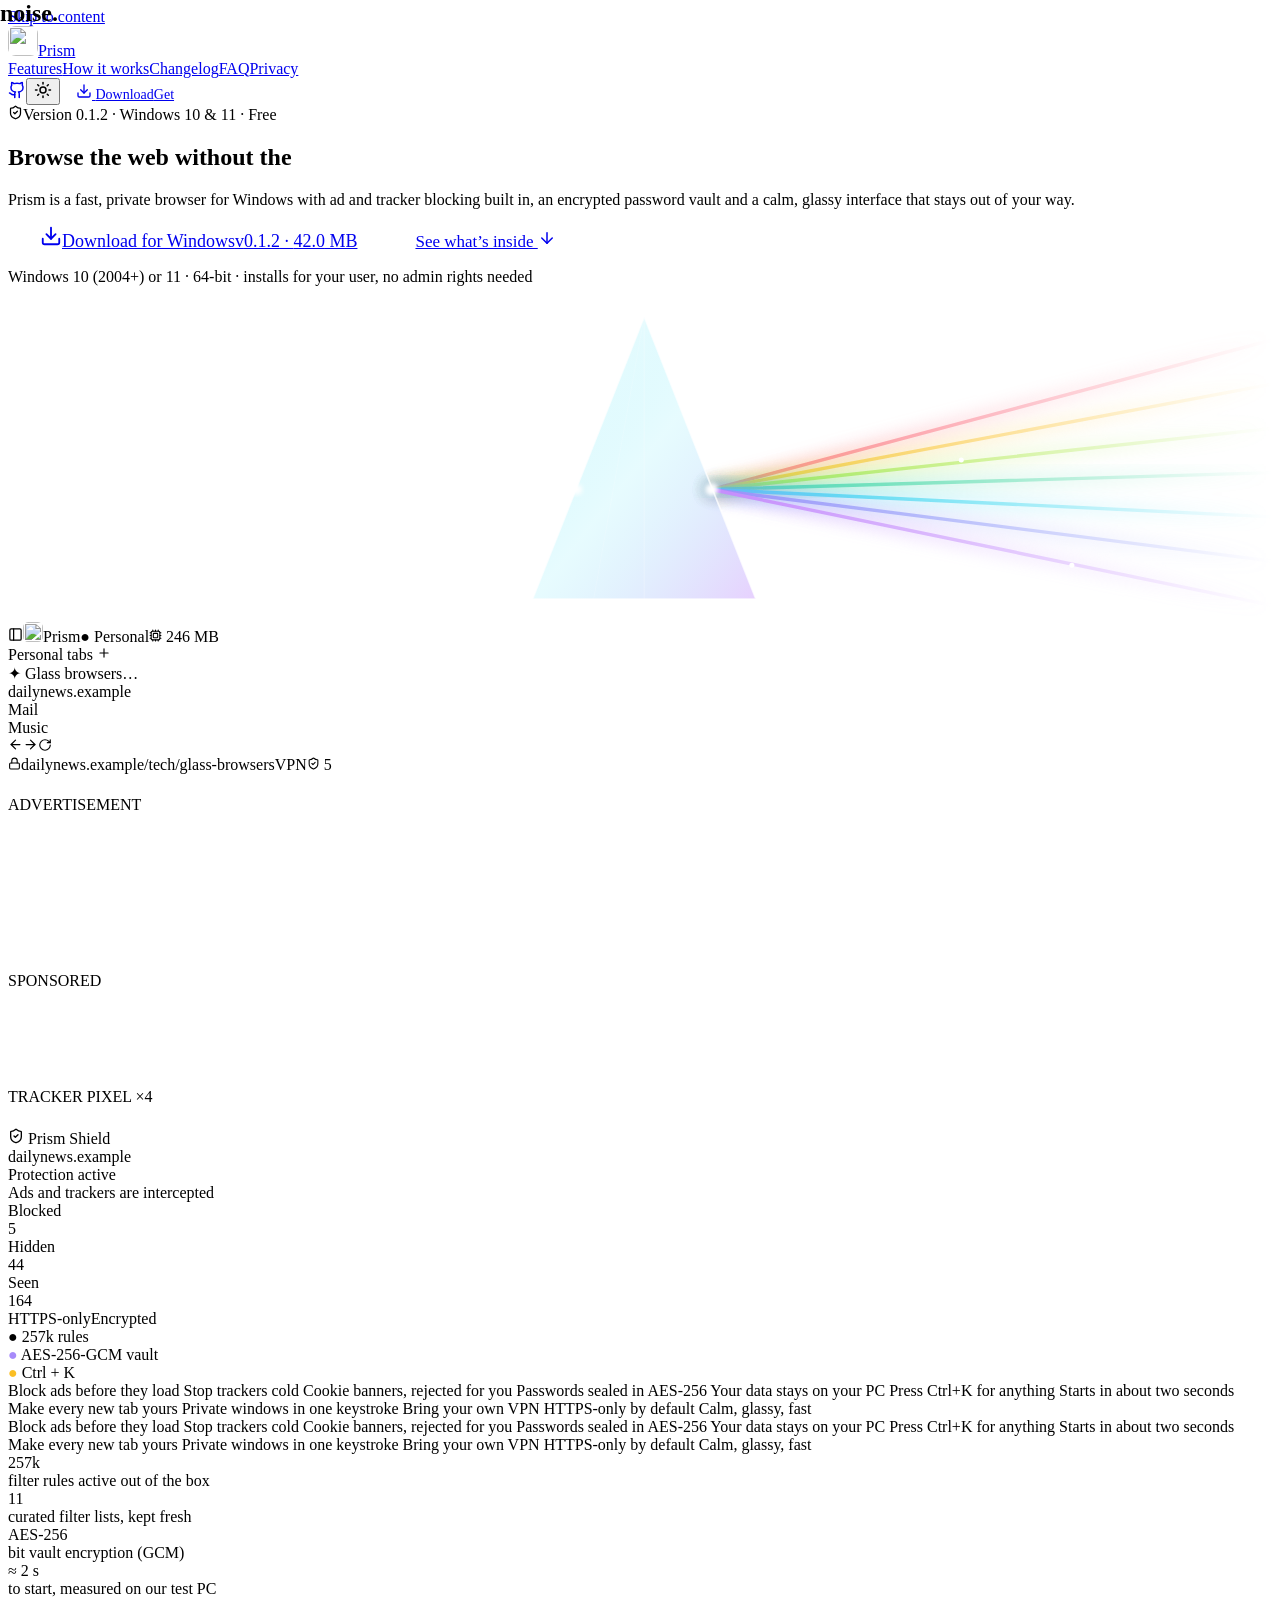
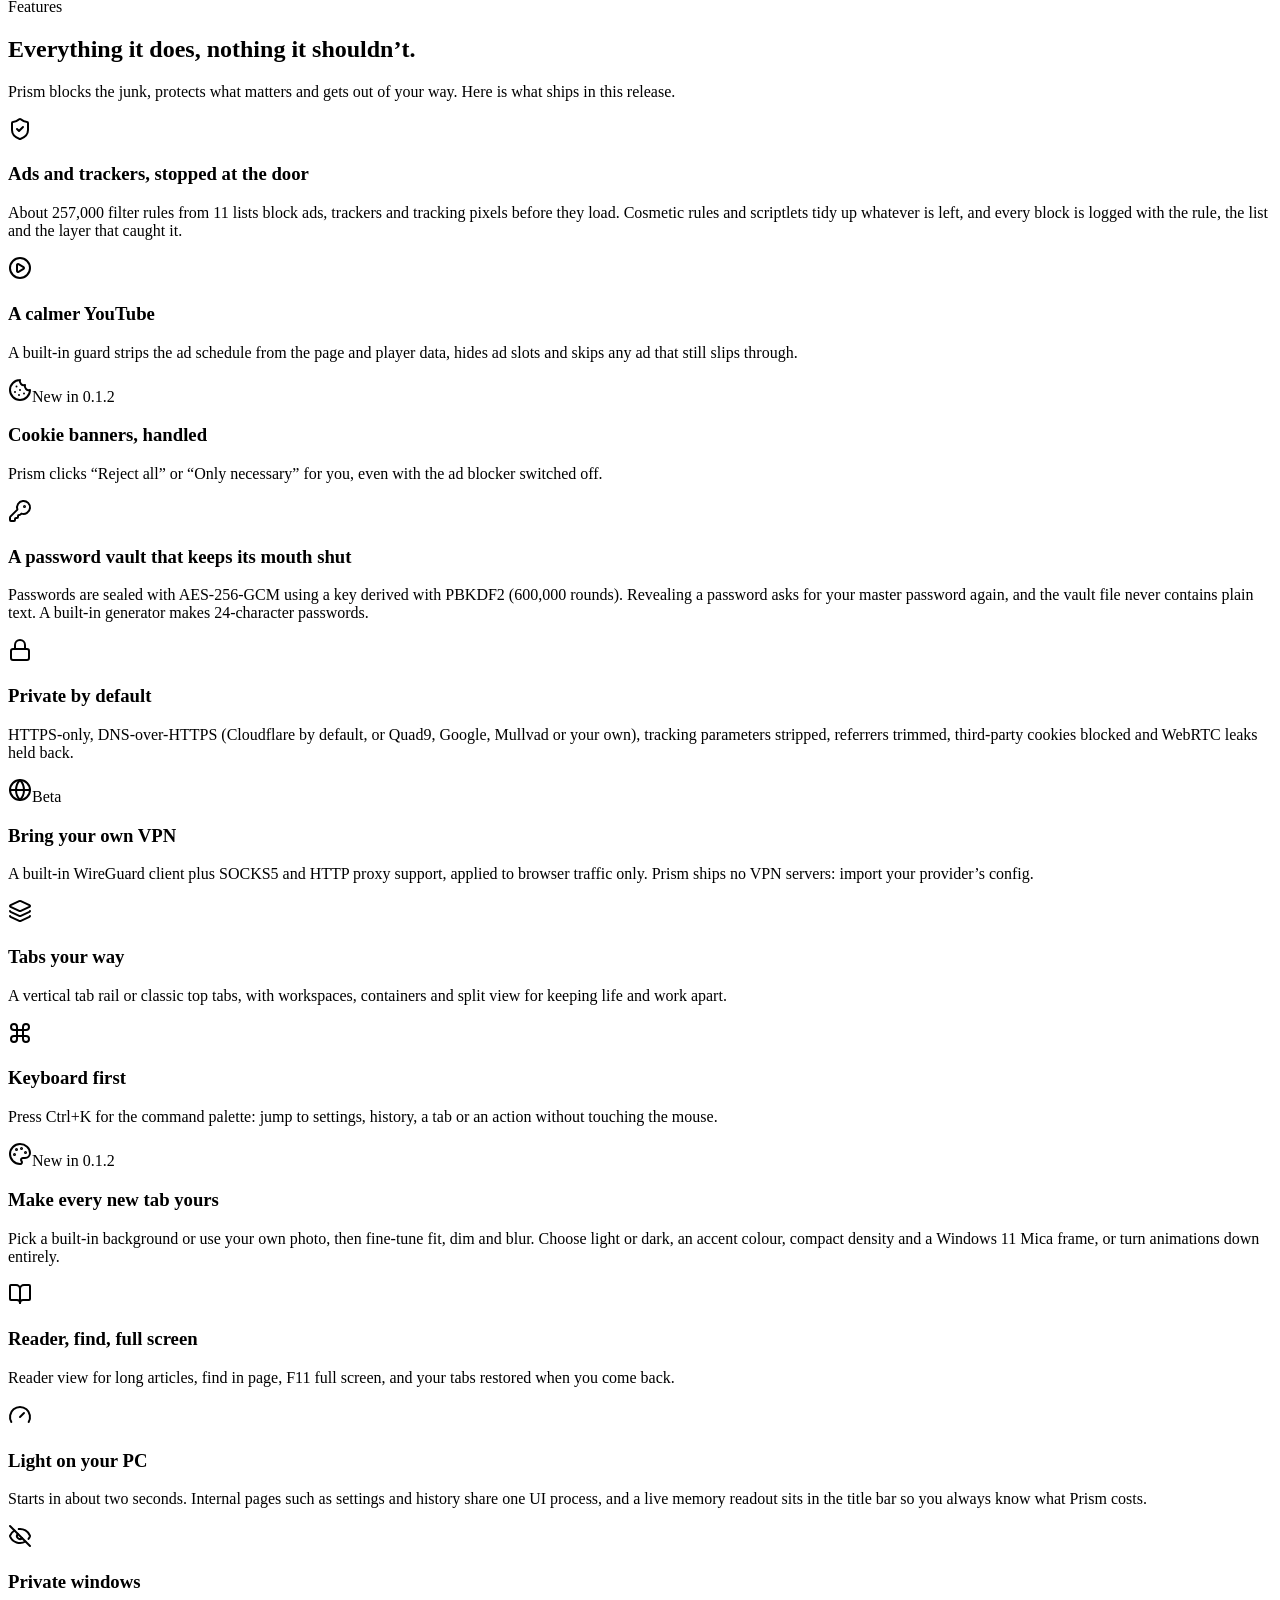
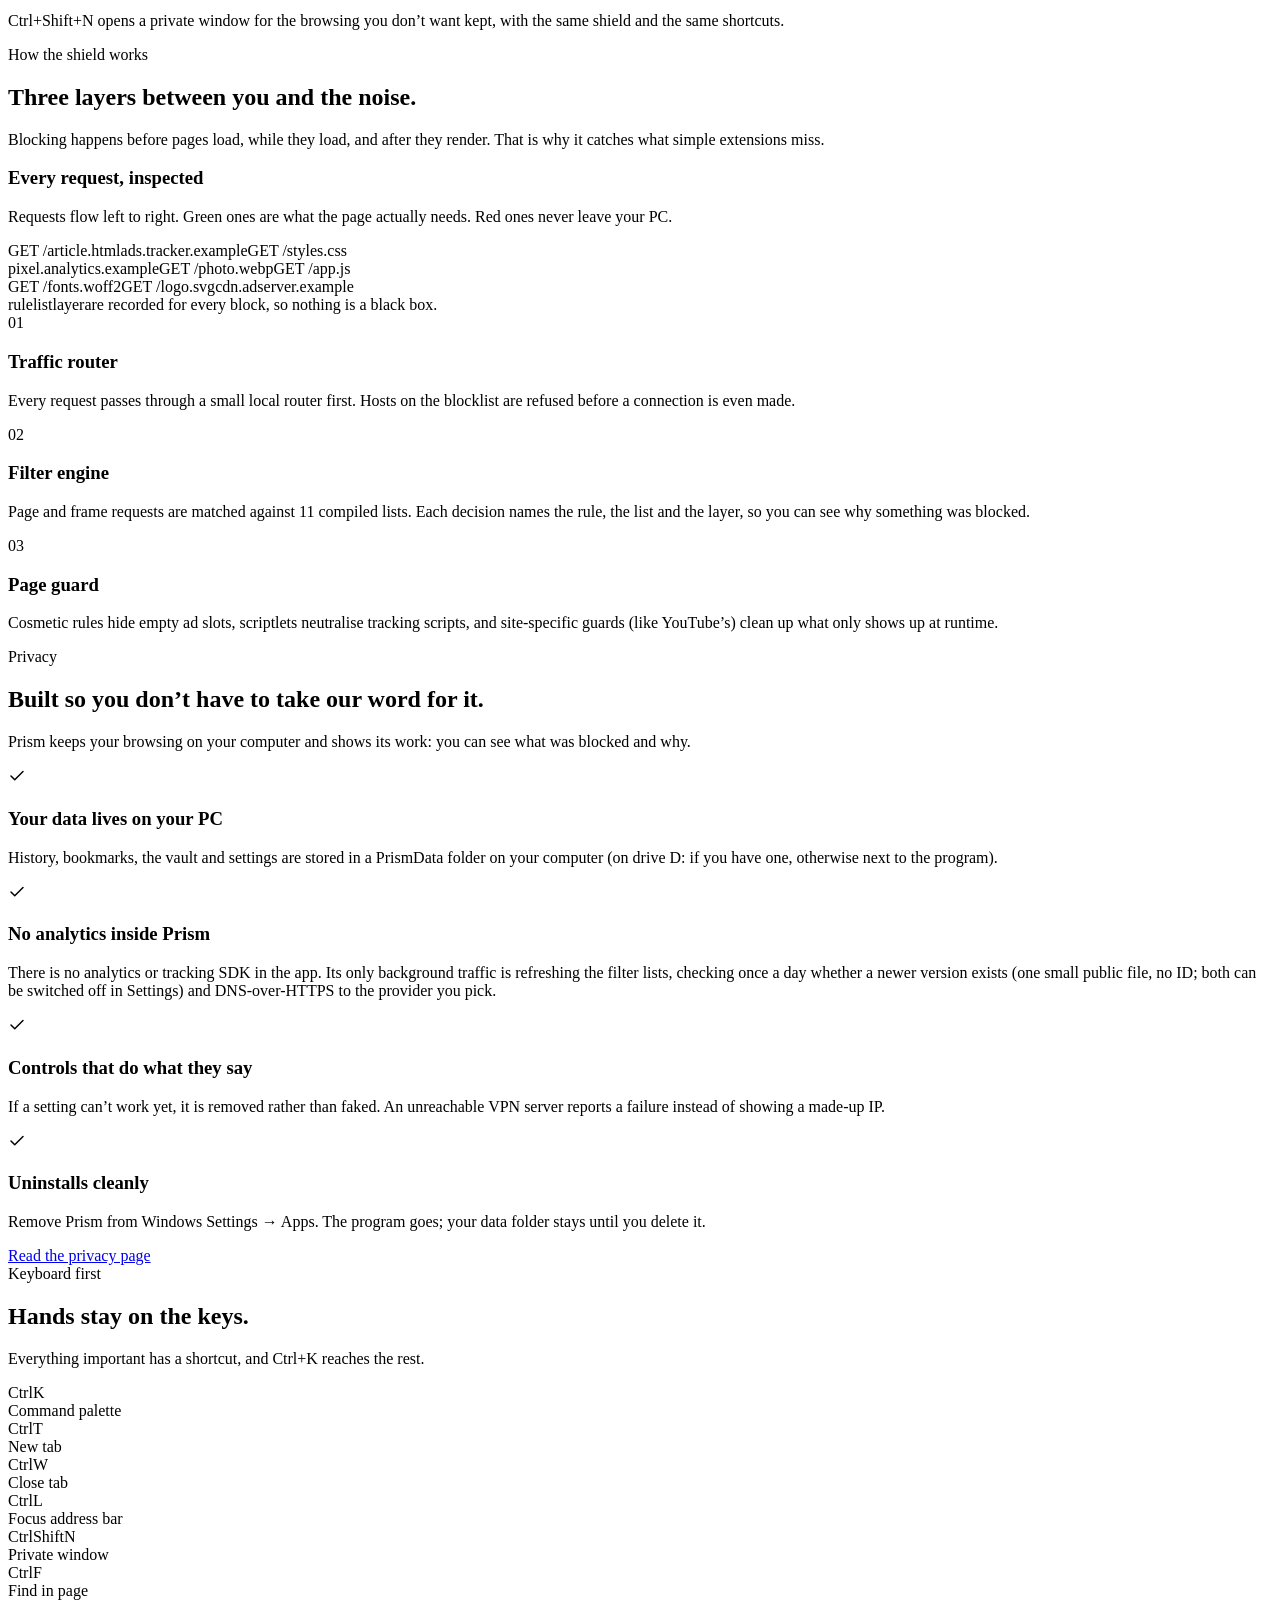
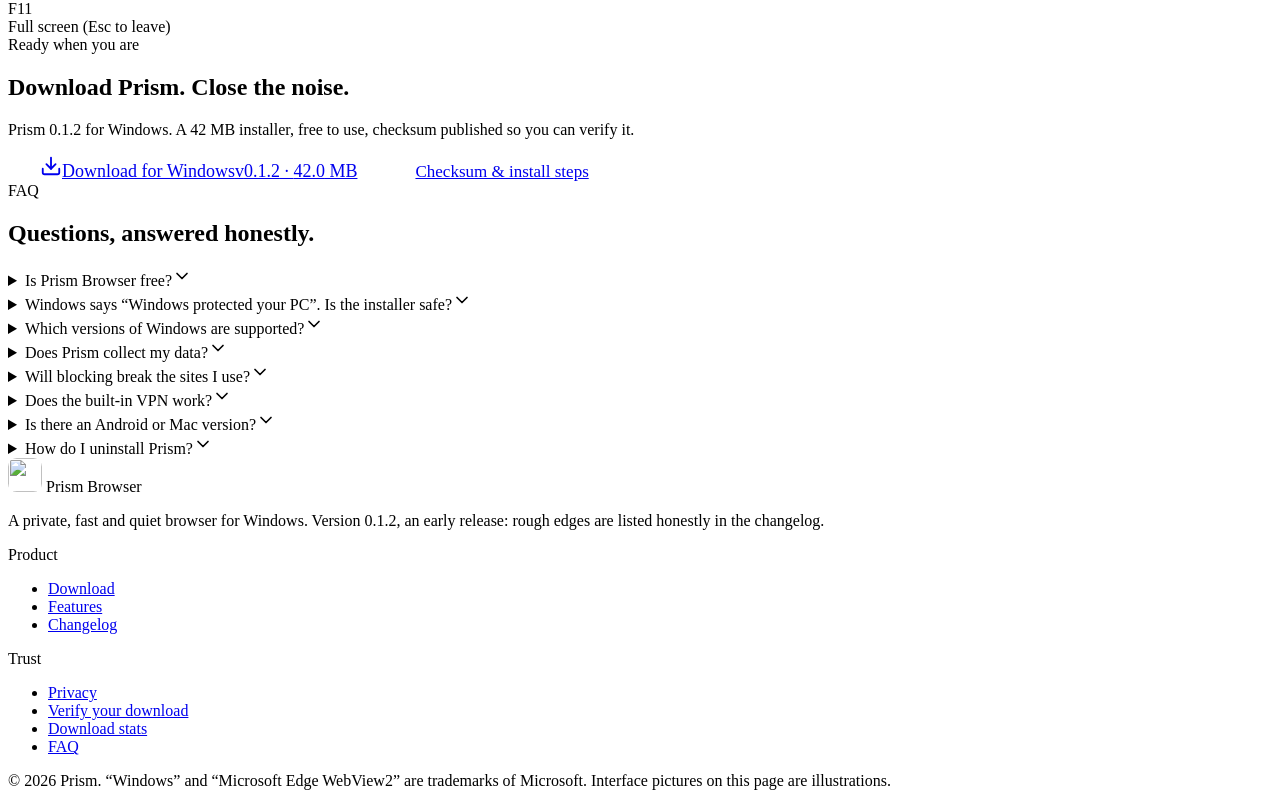
==== commit 1af4df0b: "Live download counter, stats page, update-check disclosure" ====
--- a/index.html
+++ b/index.html
@@ -38,13 +38,13 @@
     <meta name="twitter:description" content="Prism Browser is a fast, privacy-first web browser for Windows 10 and 11 with built-in ad and tracker blocking, an encrypted password vault, cookie-banner rejection and a glassy, calm interface. Free download.">
     <meta name="twitter:image" content="https://mantrap4912-cyber.github.io/prism-browser/og-image.png">
     <script type="application/ld+json">{"@context":"https://schema.org","@type":"SoftwareApplication","name":"Prism Browser","alternateName":"Prism","applicationCategory":"BrowserApplication","operatingSystem":"Windows 10, Windows 11","softwareVersion":"0.1.2","datePublished":"2026-10-09","fileSize":"42MB","description":"Prism Browser is a fast, privacy-first web browser for Windows 10 and 11 with built-in ad and tracker blocking, an encrypted password vault, cookie-banner rejection and a glassy, calm interface. Free download.","url":"https://mantrap4912-cyber.github.io/prism-browser/","image":"https://mantrap4912-cyber.github.io/prism-browser/prism-256.png","offers":{"@type":"Offer","price":"0","priceCurrency":"USD"}}</script>
-    <script type="application/ld+json">{"@context":"https://schema.org","@type":"FAQPage","mainEntity":[{"@type":"Question","name":"Is Prism Browser free?","acceptedAnswer":{"@type":"Answer","text":"Yes. Prism Browser is free to download and use."}},{"@type":"Question","name":"Windows says “Windows protected your PC”. Is the installer safe?","acceptedAnswer":{"@type":"Answer","text":"Prism is a new app from an independent publisher and the installer isn’t code-signed yet, so Windows SmartScreen shows a warning for any file it hasn’t seen many times. Choose “More info” → “Run anyway”. You can confirm the file is exactly the one we published by comparing its SHA-256 hash with the one on the download page."}},{"@type":"Question","name":"Which versions of Windows are supported?","acceptedAnswer":{"@type":"Answer","text":"Windows 10 (version 2004 or newer) and Windows 11, 64-bit. Prism renders pages with the Microsoft Edge WebView2 Runtime, which ships with Windows 11 and is installed on most Windows 10 PCs."}},{"@type":"Question","name":"Does Prism collect my data?","acceptedAnswer":{"@type":"Answer","text":"Prism contains no analytics or tracking code. It keeps your data on your PC. In the background it refreshes its filter lists (you can turn this off) and, when DNS-over-HTTPS is on, sends DNS queries to the provider you chose."}},{"@type":"Question","name":"Will blocking break the sites I use?","acceptedAnswer":{"@type":"Answer","text":"Occasionally. If a page misbehaves, open the shield button in the address bar and switch protection off for that site. It is remembered for next time."}},{"@type":"Question","name":"Does the built-in VPN work?","acceptedAnswer":{"@type":"Answer","text":"Prism includes a WireGuard client and SOCKS5/HTTP proxy support for browser traffic. It does not include any VPN servers: you import the config from your own provider. It is marked Beta because it is still being tested against more providers."}},{"@type":"Question","name":"Is there an Android or Mac version?","acceptedAnswer":{"@type":"Answer","text":"Windows only for now. An Android version is in development. There is no macOS or Linux build at the moment."}},{"@type":"Question","name":"How do I uninstall Prism?","acceptedAnswer":{"@type":"Answer","text":"Open Windows Settings → Apps → Installed apps, find Prism Browser and choose Uninstall. Your PrismData folder is left in place so you never lose bookmarks by accident."}}]}</script>
+    <script type="application/ld+json">{"@context":"https://schema.org","@type":"FAQPage","mainEntity":[{"@type":"Question","name":"Is Prism Browser free?","acceptedAnswer":{"@type":"Answer","text":"Yes. Prism Browser is free to download and use."}},{"@type":"Question","name":"Windows says “Windows protected your PC”. Is the installer safe?","acceptedAnswer":{"@type":"Answer","text":"Prism is a new app from an independent publisher and the installer isn’t code-signed yet, so Windows SmartScreen shows a warning for any file it hasn’t seen many times. Choose “More info” → “Run anyway”. You can confirm the file is exactly the one we published by comparing its SHA-256 hash with the one on the download page."}},{"@type":"Question","name":"Which versions of Windows are supported?","acceptedAnswer":{"@type":"Answer","text":"Windows 10 (version 2004 or newer) and Windows 11, 64-bit. Prism renders pages with the Microsoft Edge WebView2 Runtime, which ships with Windows 11 and is installed on most Windows 10 PCs."}},{"@type":"Question","name":"Does Prism collect my data?","acceptedAnswer":{"@type":"Answer","text":"Prism contains no analytics or tracking code. It keeps your data on your PC. In the background it refreshes its filter lists, checks for a newer version by downloading one small public file from GitHub (once at start and then daily, with no ID and nothing about you; you can turn both off in Settings) and, when DNS-over-HTTPS is on, sends DNS queries to the provider you chose."}},{"@type":"Question","name":"Will blocking break the sites I use?","acceptedAnswer":{"@type":"Answer","text":"Occasionally. If a page misbehaves, open the shield button in the address bar and switch protection off for that site. It is remembered for next time."}},{"@type":"Question","name":"Does the built-in VPN work?","acceptedAnswer":{"@type":"Answer","text":"Prism includes a WireGuard client and SOCKS5/HTTP proxy support for browser traffic. It does not include any VPN servers: you import the config from your own provider. It is marked Beta because it is still being tested against more providers."}},{"@type":"Question","name":"Is there an Android or Mac version?","acceptedAnswer":{"@type":"Answer","text":"Windows only for now. An Android version is in development. There is no macOS or Linux build at the moment."}},{"@type":"Question","name":"How do I uninstall Prism?","acceptedAnswer":{"@type":"Answer","text":"Open Windows Settings → Apps → Installed apps, find Prism Browser and choose Uninstall. Your PrismData folder is left in place so you never lose bookmarks by accident."}}]}</script>
     <script type="application/ld+json">{"@context":"https://schema.org","@type":"WebSite","name":"Prism Browser","url":"https://mantrap4912-cyber.github.io/prism-browser/"}</script>
     
-    <script type="module" crossorigin src="/prism-browser/assets/index-CUSbCiCY.js"></script>
-    <link rel="stylesheet" crossorigin href="/prism-browser/assets/style-BPd3vWVH.css">
+    <script type="module" crossorigin src="/prism-browser/assets/index-YctTpUVH.js"></script>
+    <link rel="stylesheet" crossorigin href="/prism-browser/assets/style-U4mR3H20.css">
   </head>
   <body>
-    <div id="root"><link rel="preload" as="image" href="/prism-browser/prism-256.png"/><div class="bg-stage" aria-hidden="true"><div class="blob b1"></div><div class="blob b2"></div><div class="blob b3"></div><div class="blob b4"></div><div class="bg-grid"></div></div><a href="#main" class="sr-only focus:not-sr-only focus:fixed focus:top-3 focus:left-3 focus:z-[100] glass px-4 py-2">Skip to content</a><header class="nav "><div class="wrap"><nav class="nav-inner glass" aria-label="Main"><a class="flex items-center gap-2.5 font-extrabold tracking-tight text-[17px]" aria-label="Prism Browser home" href="/prism-browser/" aria-current="page"><img src="/prism-browser/prism-256.png" width="30" height="30" alt="" style="border-radius:7.800000000000001px;box-shadow:0 4px 18px -4px color-mix(in srgb, var(--accent) 60%, transparent)"/><span>Prism</span></a><div class="nav-links flex items-center gap-1"><a class="nav-link" href="/prism-browser/#features">Features</a><a class="nav-link" href="/prism-browser/#shield">How it works</a><a class="nav-link" href="/prism-browser/changelog/">Changelog</a><a class="nav-link" href="/prism-browser/#faq">FAQ</a><a class="nav-link" href="/prism-browser/privacy/">Privacy</a></div><div class="flex items-center gap-2"><a class="icon-btn" href="https://github.com/mantrap4912-cyber/prism-browser" aria-label="Prism Browser on GitHub" rel="noopener"><svg xmlns="http://www.w3.org/2000/svg" width="18" height="18" viewBox="0 0 24 24" fill="none" stroke="currentColor" stroke-width="2" stroke-linecap="round" stroke-linejoin="round" class="lucide lucide-github" aria-hidden="true"><path d="M15 22v-4a4.8 4.8 0 0 0-1-3.5c3 0 6-2 6-5.5.08-1.25-.27-2.48-1-3.5.28-1.15.28-2.35 0-3.5 0 0-1 0-3 1.5-2.64-.5-5.36-.5-8 0C6 2 5 2 5 2c-.3 1.15-.3 2.35 0 3.5A5.403 5.403 0 0 0 4 9c0 3.5 3 5.5 6 5.5-.39.49-.68 1.05-.85 1.65-.17.6-.22 1.23-.15 1.85v4"></path><path d="M9 18c-4.51 2-5-2-7-2"></path></svg></a><button class="icon-btn" aria-label="Switch to light theme" title="Toggle theme"><svg xmlns="http://www.w3.org/2000/svg" width="18" height="18" viewBox="0 0 24 24" fill="none" stroke="currentColor" stroke-width="2" stroke-linecap="round" stroke-linejoin="round" class="lucide lucide-sun" aria-hidden="true"><circle cx="12" cy="12" r="4"></circle><path d="M12 2v2"></path><path d="M12 20v2"></path><path d="m4.93 4.93 1.41 1.41"></path><path d="m17.66 17.66 1.41 1.41"></path><path d="M2 12h2"></path><path d="M20 12h2"></path><path d="m6.34 17.66-1.41 1.41"></path><path d="m19.07 4.93-1.41 1.41"></path></svg></button><a class="btn btn-primary" style="padding:11px 16px;font-size:14px" href="/prism-browser/download/"><svg xmlns="http://www.w3.org/2000/svg" width="16" height="16" viewBox="0 0 24 24" fill="none" stroke="currentColor" stroke-width="2" stroke-linecap="round" stroke-linejoin="round" class="lucide lucide-download" aria-hidden="true"><path d="M12 15V3"></path><path d="M21 15v4a2 2 0 0 1-2 2H5a2 2 0 0 1-2-2v-4"></path><path d="m7 10 5 5 5-5"></path></svg> <span class="hidden sm:inline">Download</span><span class="sm:hidden">Get</span></a></div></nav></div></header><main id="main"><section class="wrap pt-36 md:pt-44 text-center"><div class="reveal " style="--d:0ms"><span class="eyebrow"><svg xmlns="http://www.w3.org/2000/svg" width="15" height="15" viewBox="0 0 24 24" fill="none" stroke="currentColor" stroke-width="2" stroke-linecap="round" stroke-linejoin="round" class="lucide lucide-shield-check accent-text" aria-hidden="true"><path d="M20 13c0 5-3.5 7.5-7.66 8.95a1 1 0 0 1-.67-.01C7.5 20.5 4 18 4 13V6a1 1 0 0 1 1-1c2 0 4.5-1.2 6.24-2.72a1.17 1.17 0 0 1 1.52 0C14.51 3.81 17 5 19 5a1 1 0 0 1 1 1z"></path><path d="m9 12 2 2 4-4"></path></svg>Version <!-- -->0.1.2<!-- --> · Windows 10 &amp; 11 · Free</span></div><div class="reveal " style="--d:90ms"><h1 class="h-display mt-6" aria-label="Browse the web without the noise">Browse the web without the <span class="rotor" aria-hidden="true" data-w="cookie banners."><span class="rotor-track" style="position:absolute;left:0;top:0;transform:translateY(0em)"><span><span class="grad-text">noise<!-- -->.</span></span></span></span></h1></div><div class="reveal " style="--d:180ms"><p class="lead mt-6 max-w-2xl mx-auto">Prism is a fast, private browser for Windows with ad and tracker blocking built in, an encrypted password vault and a calm, glassy interface that stays out of your way.</p></div><div class="reveal mt-9 flex flex-wrap items-center justify-center gap-3" style="--d:270ms"><a href="https://github.com/mantrap4912-cyber/prism-browser/releases/download/v0.1.2/PrismSetup-0.1.2.exe" class="btn btn-primary" style="padding:19px 32px;font-size:18px;border-radius:20px" rel="noopener"><svg xmlns="http://www.w3.org/2000/svg" width="22" height="22" viewBox="0 0 24 24" fill="none" stroke="currentColor" stroke-width="2" stroke-linecap="round" stroke-linejoin="round" class="lucide lucide-download" aria-hidden="true"><path d="M12 15V3"></path><path d="M21 15v4a2 2 0 0 1-2 2H5a2 2 0 0 1-2-2v-4"></path><path d="m7 10 5 5 5-5"></path></svg>Download for Windows<span class="opacity-70 font-semibold text-[0.82em]">v<!-- -->0.1.2<!-- --> · <!-- -->42.0<!-- --> MB</span></a><a class="btn btn-glass" style="padding:19px 26px;font-size:17px;border-radius:20px" href="/prism-browser/#features">See what’s inside <svg xmlns="http://www.w3.org/2000/svg" width="18" height="18" viewBox="0 0 24 24" fill="none" stroke="currentColor" stroke-width="2" stroke-linecap="round" stroke-linejoin="round" class="lucide lucide-arrow-down" aria-hidden="true"><path d="M12 5v14"></path><path d="m19 12-7 7-7-7"></path></svg></a></div><div class="reveal " style="--d:340ms"><p class="muted text-sm mt-5">Windows 10 (2004+) or 11 · 64-bit · installs for your user, no admin rights needed</p></div><div class="beam-stage" aria-hidden="true"><svg viewBox="0 0 1200 300" preserveAspectRatio="xMidYMid slice"><defs><linearGradient id="beamIn" x1="0" y1="0" x2="1" y2="0"><stop offset="0" stop-color="#fff" stop-opacity="0"></stop><stop offset="0.7" stop-color="#fff" stop-opacity="0.85"></stop><stop offset="1" stop-color="#fff" stop-opacity="1"></stop></linearGradient><linearGradient id="prismFill" x1="0" y1="0" x2="1" y2="1"><stop offset="0" stop-color="#ffffff" stop-opacity="0.55"></stop><stop offset="0.5" stop-color="#67e8f9" stop-opacity="0.16"></stop><stop offset="1" stop-color="#c084fc" stop-opacity="0.38"></stop></linearGradient><linearGradient id="rayFade" x1="0" y1="0" x2="1" y2="0"><stop offset="0" stop-color="#fff" stop-opacity="1"></stop><stop offset="1" stop-color="#fff" stop-opacity="0"></stop></linearGradient><mask id="rayMask" maskUnits="userSpaceOnUse" x="640" y="0" width="560" height="300"><rect x="640" y="0" width="560" height="300" fill="url(#rayFade)"></rect></mask><filter id="blur6" x="-50%" y="-50%" width="200%" height="200%"><feGaussianBlur stdDeviation="7"></feGaussianBlur></filter><filter id="blur2" x="-20%" y="-20%" width="140%" height="140%"><feGaussianBlur stdDeviation="2"></feGaussianBlur></filter></defs><g mask="url(#rayMask)"><g><line x1="668" y1="178" x2="1200" y2="36" stroke="#fb7185" stroke-width="14" stroke-linecap="round" opacity="0.35" filter="url(#blur6)"></line><line class="ray" x1="668" y1="178" x2="1200" y2="36" stroke="#fb7185" stroke-width="3.2" stroke-linecap="round" style="animation-delay:0.9s, 2.7s"></line></g><g><line x1="668" y1="178" x2="1200" y2="78" stroke="#fbbf24" stroke-width="14" stroke-linecap="round" opacity="0.35" filter="url(#blur6)"></line><line class="ray" x1="668" y1="178" x2="1200" y2="78" stroke="#fbbf24" stroke-width="3.2" stroke-linecap="round" style="animation-delay:1s, 2.8s"></line></g><g><line x1="668" y1="178" x2="1200" y2="120" stroke="#a3e635" stroke-width="14" stroke-linecap="round" opacity="0.35" filter="url(#blur6)"></line><line class="ray" x1="668" y1="178" x2="1200" y2="120" stroke="#a3e635" stroke-width="3.2" stroke-linecap="round" style="animation-delay:1.1s, 2.9000000000000004s"></line></g><g><line x1="668" y1="178" x2="1200" y2="162" stroke="#34d399" stroke-width="14" stroke-linecap="round" opacity="0.35" filter="url(#blur6)"></line><line class="ray" x1="668" y1="178" x2="1200" y2="162" stroke="#34d399" stroke-width="3.2" stroke-linecap="round" style="animation-delay:1.2s, 3s"></line></g><g><line x1="668" y1="178" x2="1200" y2="204" stroke="#22d3ee" stroke-width="14" stroke-linecap="round" opacity="0.35" filter="url(#blur6)"></line><line class="ray" x1="668" y1="178" x2="1200" y2="204" stroke="#22d3ee" stroke-width="3.2" stroke-linecap="round" style="animation-delay:1.3s, 3.1s"></line></g><g><line x1="668" y1="178" x2="1200" y2="246" stroke="#818cf8" stroke-width="14" stroke-linecap="round" opacity="0.35" filter="url(#blur6)"></line><line class="ray" x1="668" y1="178" x2="1200" y2="246" stroke="#818cf8" stroke-width="3.2" stroke-linecap="round" style="animation-delay:1.4s, 3.2s"></line></g><g><line x1="668" y1="178" x2="1200" y2="288" stroke="#c084fc" stroke-width="14" stroke-linecap="round" opacity="0.35" filter="url(#blur6)"></line><line class="ray" x1="668" y1="178" x2="1200" y2="288" stroke="#c084fc" stroke-width="3.2" stroke-linecap="round" style="animation-delay:1.5s, 3.3s"></line></g></g><line x1="0" y1="206" x2="540" y2="178" stroke="#fff" stroke-width="12" opacity="0.25" filter="url(#blur6)"></line><line class="beam-in" x1="0" y1="206" x2="540" y2="178" stroke="url(#beamIn)" stroke-width="3.4" stroke-linecap="round"></line><g class="prism-glow"><polygon points="604,14 498,282 710,282" fill="#fff" opacity="0.18" filter="url(#blur6)"></polygon></g><polygon points="604,14 498,282 710,282" fill="url(#prismFill)" stroke="#fff" stroke-opacity="0.75" stroke-width="1.6" stroke-linejoin="round"></polygon><polyline points="604,14 604,282" stroke="#fff" stroke-opacity="0.25" stroke-width="1"></polyline><polyline points="604,14 556,282" stroke="#fff" stroke-opacity="0.15" stroke-width="1"></polyline><circle cx="540" cy="178" r="5" fill="#fff" filter="url(#blur2)"></circle><circle cx="668" cy="178" r="6" fill="#fff" filter="url(#blur2)"></circle><circle class="spark" cx="300" cy="90" r="2.4" fill="#fff" style="animation-delay:0s"></circle><circle class="spark" cx="820" cy="40" r="2.4" fill="#fff" style="animation-delay:0.7s"></circle><circle class="spark" cx="1010" cy="250" r="2.4" fill="#fff" style="animation-delay:1.4s"></circle><circle class="spark" cx="150" cy="250" r="2.4" fill="#fff" style="animation-delay:2.0999999999999996s"></circle><circle class="spark" cx="905" cy="150" r="2.4" fill="#fff" style="animation-delay:2.8s"></circle></svg></div></section><section class="wrap mt-2 md:-mt-8 relative z-10"><div class="reveal mx-auto max-w-5xl px-1 md:px-6" style="--d:0ms"><div class="relative" style="transition:transform 0.25s ease-out;will-change:transform"><div class="mock glass" role="img" aria-label="Illustration of the Prism Browser window blocking ads on a news page"><div class="mock-bar"><svg xmlns="http://www.w3.org/2000/svg" width="15" height="15" viewBox="0 0 24 24" fill="none" stroke="currentColor" stroke-width="2" stroke-linecap="round" stroke-linejoin="round" class="lucide lucide-panel-left muted" aria-hidden="true"><rect width="18" height="18" x="3" y="3" rx="2"></rect><path d="M9 3v18"></path></svg><img src="/prism-browser/prism-256.png" width="20" height="20" alt="" style="border-radius:5.2px;box-shadow:0 4px 18px -4px color-mix(in srgb, var(--accent) 60%, transparent)"/><span class="font-bold">Prism</span><span class="mock-shield" style="background:var(--chip);color:var(--muted)">● Personal</span><span class="flex-1"></span><span class="inline-flex items-center gap-1.5 muted font-mono text-[11px]"><svg xmlns="http://www.w3.org/2000/svg" width="13" height="13" viewBox="0 0 24 24" fill="none" stroke="currentColor" stroke-width="2" stroke-linecap="round" stroke-linejoin="round" class="lucide lucide-cpu" aria-hidden="true"><path d="M12 20v2"></path><path d="M12 2v2"></path><path d="M17 20v2"></path><path d="M17 2v2"></path><path d="M2 12h2"></path><path d="M2 17h2"></path><path d="M2 7h2"></path><path d="M20 12h2"></path><path d="M20 17h2"></path><path d="M20 7h2"></path><path d="M7 20v2"></path><path d="M7 2v2"></path><rect x="4" y="4" width="16" height="16" rx="2"></rect><rect x="8" y="8" width="8" height="8" rx="1"></rect></svg> 246 MB</span><span class="mock-dot"></span><span class="mock-dot"></span><span class="mock-dot"></span></div><div class="mock-body"><aside class="mock-rail"><div class="flex items-center justify-between muted font-bold text-[11px] uppercase tracking-wider px-1 pb-1">Personal tabs <svg xmlns="http://www.w3.org/2000/svg" width="14" height="14" viewBox="0 0 24 24" fill="none" stroke="currentColor" stroke-width="2" stroke-linecap="round" stroke-linejoin="round" class="lucide lucide-plus" aria-hidden="true"><path d="M5 12h14"></path><path d="M12 5v14"></path></svg></div><div class="mock-tab ">✦ <!-- -->Glass browsers…</div><div class="mock-tab on"><span style="width:8px;height:8px;border-radius:3px;background:var(--accent);flex:none"></span>dailynews.example</div><div class="mock-tab">Mail</div><div class="mock-tab">Music</div></aside><div class="mock-main"><div class="flex items-center gap-2 mb-3"><svg xmlns="http://www.w3.org/2000/svg" width="15" height="15" viewBox="0 0 24 24" fill="none" stroke="currentColor" stroke-width="2" stroke-linecap="round" stroke-linejoin="round" class="lucide lucide-arrow-left muted" aria-hidden="true"><path d="m12 19-7-7 7-7"></path><path d="M19 12H5"></path></svg><svg xmlns="http://www.w3.org/2000/svg" width="15" height="15" viewBox="0 0 24 24" fill="none" stroke="currentColor" stroke-width="2" stroke-linecap="round" stroke-linejoin="round" class="lucide lucide-arrow-right muted" aria-hidden="true"><path d="M5 12h14"></path><path d="m12 5 7 7-7 7"></path></svg><svg xmlns="http://www.w3.org/2000/svg" width="14" height="14" viewBox="0 0 24 24" fill="none" stroke="currentColor" stroke-width="2" stroke-linecap="round" stroke-linejoin="round" class="lucide lucide-rotate-cw muted" aria-hidden="true"><path d="M21 12a9 9 0 1 1-9-9c2.52 0 4.93 1 6.74 2.74L21 8"></path><path d="M21 3v5h-5"></path></svg><div class="mock-addr flex-1 min-w-0"><svg xmlns="http://www.w3.org/2000/svg" width="13" height="13" viewBox="0 0 24 24" fill="none" stroke="currentColor" stroke-width="2" stroke-linecap="round" stroke-linejoin="round" class="lucide lucide-lock accent-text" aria-hidden="true"><rect width="18" height="11" x="3" y="11" rx="2" ry="2"></rect><path d="M7 11V7a5 5 0 0 1 10 0v4"></path></svg><span class="url">dailynews.example/tech/glass-browsers</span><span class="muted text-[10.5px] font-semibold">VPN</span><span class="mock-shield"><svg xmlns="http://www.w3.org/2000/svg" width="13" height="13" viewBox="0 0 24 24" fill="none" stroke="currentColor" stroke-width="2" stroke-linecap="round" stroke-linejoin="round" class="lucide lucide-shield-check" aria-hidden="true"><path d="M20 13c0 5-3.5 7.5-7.66 8.95a1 1 0 0 1-.67-.01C7.5 20.5 4 18 4 13V6a1 1 0 0 1 1-1c2 0 4.5-1.2 6.24-2.72a1.17 1.17 0 0 1 1.52 0C14.51 3.81 17 5 19 5a1 1 0 0 1 1 1z"></path><path d="m9 12 2 2 4-4"></path></svg> <!-- -->5</span></div></div><div style="min-height:238px"><div class="sk" style="height:22px;width:62%"></div><div class="mock-ad mt-3 gone" style="height:46px">ADVERTISEMENT</div><div class="grid gap-3 mt-3" style="grid-template-columns:1.4fr 1fr"><div><div class="sk" style="height:110px"></div><div class="sk mt-2" style="height:10px;width:90%"></div><div class="sk mt-1.5" style="height:10px;width:74%"></div></div><div><div class="mock-ad gone" style="height:96px">SPONSORED</div><div class="sk mt-2" style="height:10px"></div><div class="sk mt-1.5" style="height:10px;width:70%"></div><div class="mock-ad mt-2 gone" style="height:40px">TRACKER PIXEL ×4</div></div></div></div><div class="mock-pop glass " aria-hidden="true"><div class="flex items-center gap-2 font-bold"><svg xmlns="http://www.w3.org/2000/svg" width="16" height="16" viewBox="0 0 24 24" fill="none" stroke="currentColor" stroke-width="2" stroke-linecap="round" stroke-linejoin="round" class="lucide lucide-shield-check accent-text" aria-hidden="true"><path d="M20 13c0 5-3.5 7.5-7.66 8.95a1 1 0 0 1-.67-.01C7.5 20.5 4 18 4 13V6a1 1 0 0 1 1-1c2 0 4.5-1.2 6.24-2.72a1.17 1.17 0 0 1 1.52 0C14.51 3.81 17 5 19 5a1 1 0 0 1 1 1z"></path><path d="m9 12 2 2 4-4"></path></svg> Prism Shield</div><div class="muted text-[10.5px] mt-0.5">dailynews.example</div><div class="flex items-center justify-between mt-3 p-2 rounded-xl" style="background:var(--chip)"><div><div class="font-bold text-[12px]">Protection active</div><div class="muted text-[10px]">Ads and trackers are intercepted</div></div><span class="switch"></span></div><div class="grid grid-cols-3 gap-1.5 mt-2 text-center"><div class="rounded-lg py-1.5" style="background:var(--chip)"><div class="muted text-[9.5px] font-semibold">Blocked</div><div class="accent-text font-extrabold text-[13px]">5</div></div><div class="rounded-lg py-1.5" style="background:var(--chip)"><div class="muted text-[9.5px] font-semibold">Hidden</div><div class="accent-text font-extrabold text-[13px]">44</div></div><div class="rounded-lg py-1.5" style="background:var(--chip)"><div class="muted text-[9.5px] font-semibold">Seen</div><div class="accent-text font-extrabold text-[13px]">164</div></div></div><div class="flex items-center justify-between mt-2.5 text-[11px]"><span class="muted">HTTPS-only</span><span class="accent-text font-bold">Encrypted</span></div></div></div></div></div><div class="float-chip glass" style="left:-22px;bottom:96px;animation-delay:0s"><span class="accent-text">●</span> 257k rules</div><div class="float-chip glass" style="right:28px;top:-20px;animation-delay:-2.5s"><span style="color:#a78bfa">●</span> AES-256-GCM vault</div><div class="float-chip glass" style="left:40px;bottom:-18px;animation-delay:-4s"><span style="color:#fbbf24">●</span> Ctrl + K</div></div></div></section><section class="mt-24" aria-label="Highlights"><div class="marquee" aria-label="Highlights"><div class="marquee-track"><div class="flex gap-3.5" aria-hidden="false"><span class="phrase glass" style="border-radius:999px"><i></i> <!-- -->Block ads before they load</span><span class="phrase glass" style="border-radius:999px"><i></i> <!-- -->Stop trackers cold</span><span class="phrase glass" style="border-radius:999px"><i></i> <!-- -->Cookie banners, rejected for you</span><span class="phrase glass" style="border-radius:999px"><i></i> <!-- -->Passwords sealed in AES-256</span><span class="phrase glass" style="border-radius:999px"><i></i> <!-- -->Your data stays on your PC</span><span class="phrase glass" style="border-radius:999px"><i></i> <!-- -->Press Ctrl+K for anything</span><span class="phrase glass" style="border-radius:999px"><i></i> <!-- -->Starts in about two seconds</span><span class="phrase glass" style="border-radius:999px"><i></i> <!-- -->Make every new tab yours</span><span class="phrase glass" style="border-radius:999px"><i></i> <!-- -->Private windows in one keystroke</span><span class="phrase glass" style="border-radius:999px"><i></i> <!-- -->Bring your own VPN</span><span class="phrase glass" style="border-radius:999px"><i></i> <!-- -->HTTPS-only by default</span><span class="phrase glass" style="border-radius:999px"><i></i> <!-- -->Calm, glassy, fast</span></div><div class="flex gap-3.5" aria-hidden="true"><span class="phrase glass" style="border-radius:999px"><i></i> <!-- -->Block ads before they load</span><span class="phrase glass" style="border-radius:999px"><i></i> <!-- -->Stop trackers cold</span><span class="phrase glass" style="border-radius:999px"><i></i> <!-- -->Cookie banners, rejected for you</span><span class="phrase glass" style="border-radius:999px"><i></i> <!-- -->Passwords sealed in AES-256</span><span class="phrase glass" style="border-radius:999px"><i></i> <!-- -->Your data stays on your PC</span><span class="phrase glass" style="border-radius:999px"><i></i> <!-- -->Press Ctrl+K for anything</span><span class="phrase glass" style="border-radius:999px"><i></i> <!-- -->Starts in about two seconds</span><span class="phrase glass" style="border-radius:999px"><i></i> <!-- -->Make every new tab yours</span><span class="phrase glass" style="border-radius:999px"><i></i> <!-- -->Private windows in one keystroke</span><span class="phrase glass" style="border-radius:999px"><i></i> <!-- -->Bring your own VPN</span><span class="phrase glass" style="border-radius:999px"><i></i> <!-- -->HTTPS-only by default</span><span class="phrase glass" style="border-radius:999px"><i></i> <!-- -->Calm, glassy, fast</span></div></div></div></section><section class="wrap mt-24"><div class="reveal glass grid grid-cols-2 lg:grid-cols-4 gap-px overflow-hidden" style="--d:0ms;padding:0"><div class="p-6 md:p-8 text-center"><div class="text-4xl md:text-5xl font-extrabold tracking-tight accent-text tabular-nums"><span>257<!-- -->k</span></div><div class="muted text-sm mt-2 leading-snug">filter rules active out of the box</div></div><div class="p-6 md:p-8 text-center"><div class="text-4xl md:text-5xl font-extrabold tracking-tight accent-text tabular-nums"><span>11</span></div><div class="muted text-sm mt-2 leading-snug">curated filter lists, kept fresh</div></div><div class="p-6 md:p-8 text-center"><div class="text-4xl md:text-5xl font-extrabold tracking-tight accent-text tabular-nums"><span>AES-<!-- -->256</span></div><div class="muted text-sm mt-2 leading-snug">bit vault encryption (GCM)</div></div><div class="p-6 md:p-8 text-center"><div class="text-4xl md:text-5xl font-extrabold tracking-tight accent-text tabular-nums"><span>≈ <!-- -->2<!-- --> s</span></div><div class="muted text-sm mt-2 leading-snug">to start, measured on our test PC</div></div></div></section><section class="wrap mt-32" id="features"><div class="reveal text-center max-w-3xl mx-auto mb-12 md:mb-16" style="--d:0ms"><span class="eyebrow">Features</span><h2 class="h-section mt-5">Everything it does, <span class="grad-text">nothing it shouldn’t.</span></h2><p class="lead mt-4">Prism blocks the junk, protects what matters and gets out of your way. Here is what ships in this release.</p></div><div class="grid gap-5 md:grid-cols-2 lg:grid-cols-3"><div class="reveal glass glass-hover p-7 lg:col-span-2" style="--d:0ms"><div class="flex items-start justify-between gap-3"><span class="inline-grid place-items-center w-12 h-12 rounded-2xl" style="background:color-mix(in srgb, var(--accent) 16%, transparent);color:var(--accent)"><svg xmlns="http://www.w3.org/2000/svg" width="24" height="24" viewBox="0 0 24 24" fill="none" stroke="currentColor" stroke-width="2" stroke-linecap="round" stroke-linejoin="round" class="lucide lucide-shield-check" aria-hidden="true"><path d="M20 13c0 5-3.5 7.5-7.66 8.95a1 1 0 0 1-.67-.01C7.5 20.5 4 18 4 13V6a1 1 0 0 1 1-1c2 0 4.5-1.2 6.24-2.72a1.17 1.17 0 0 1 1.52 0C14.51 3.81 17 5 19 5a1 1 0 0 1 1 1z"></path><path d="m9 12 2 2 4-4"></path></svg></span></div><h3 class="text-xl font-bold tracking-tight mt-5">Ads and trackers, stopped at the door</h3><p class="muted mt-2.5 leading-relaxed text-[15px]">About 257,000 filter rules from 11 lists block ads, trackers and tracking pixels before they load. Cosmetic rules and scriptlets tidy up whatever is left, and every block is logged with the rule, the list and the layer that caught it.</p></div><div class="reveal glass glass-hover p-7 " style="--d:90ms"><div class="flex items-start justify-between gap-3"><span class="inline-grid place-items-center w-12 h-12 rounded-2xl" style="background:color-mix(in srgb, var(--accent) 16%, transparent);color:var(--accent)"><svg xmlns="http://www.w3.org/2000/svg" width="24" height="24" viewBox="0 0 24 24" fill="none" stroke="currentColor" stroke-width="2" stroke-linecap="round" stroke-linejoin="round" class="lucide lucide-circle-play" aria-hidden="true"><path d="M9 9.003a1 1 0 0 1 1.517-.859l4.997 2.997a1 1 0 0 1 0 1.718l-4.997 2.997A1 1 0 0 1 9 14.996z"></path><circle cx="12" cy="12" r="10"></circle></svg></span></div><h3 class="text-xl font-bold tracking-tight mt-5">A calmer YouTube</h3><p class="muted mt-2.5 leading-relaxed text-[15px]">A built-in guard strips the ad schedule from the page and player data, hides ad slots and skips any ad that still slips through.</p></div><div class="reveal glass glass-hover p-7 " style="--d:180ms"><div class="flex items-start justify-between gap-3"><span class="inline-grid place-items-center w-12 h-12 rounded-2xl" style="background:color-mix(in srgb, var(--accent) 16%, transparent);color:var(--accent)"><svg xmlns="http://www.w3.org/2000/svg" width="24" height="24" viewBox="0 0 24 24" fill="none" stroke="currentColor" stroke-width="2" stroke-linecap="round" stroke-linejoin="round" class="lucide lucide-cookie" aria-hidden="true"><path d="M12 2a10 10 0 1 0 10 10 4 4 0 0 1-5-5 4 4 0 0 1-5-5"></path><path d="M8.5 8.5v.01"></path><path d="M16 15.5v.01"></path><path d="M12 12v.01"></path><path d="M11 17v.01"></path><path d="M7 14v.01"></path></svg></span><span class="badge ">New in 0.1.2</span></div><h3 class="text-xl font-bold tracking-tight mt-5">Cookie banners, handled</h3><p class="muted mt-2.5 leading-relaxed text-[15px]">Prism clicks “Reject all” or “Only necessary” for you, even with the ad blocker switched off.</p></div><div class="reveal glass glass-hover p-7 lg:col-span-2" style="--d:0ms"><div class="flex items-start justify-between gap-3"><span class="inline-grid place-items-center w-12 h-12 rounded-2xl" style="background:color-mix(in srgb, var(--accent) 16%, transparent);color:var(--accent)"><svg xmlns="http://www.w3.org/2000/svg" width="24" height="24" viewBox="0 0 24 24" fill="none" stroke="currentColor" stroke-width="2" stroke-linecap="round" stroke-linejoin="round" class="lucide lucide-key-round" aria-hidden="true"><path d="M2.586 17.414A2 2 0 0 0 2 18.828V21a1 1 0 0 0 1 1h3a1 1 0 0 0 1-1v-1a1 1 0 0 1 1-1h1a1 1 0 0 0 1-1v-1a1 1 0 0 1 1-1h.172a2 2 0 0 0 1.414-.586l.814-.814a6.5 6.5 0 1 0-4-4z"></path><circle cx="16.5" cy="7.5" r=".5" fill="currentColor"></circle></svg></span></div><h3 class="text-xl font-bold tracking-tight mt-5">A password vault that keeps its mouth shut</h3><p class="muted mt-2.5 leading-relaxed text-[15px]">Passwords are sealed with AES-256-GCM using a key derived with PBKDF2 (600,000 rounds). Revealing a password asks for your master password again, and the vault file never contains plain text. A built-in generator makes 24-character passwords.</p></div><div class="reveal glass glass-hover p-7 " style="--d:90ms"><div class="flex items-start justify-between gap-3"><span class="inline-grid place-items-center w-12 h-12 rounded-2xl" style="background:color-mix(in srgb, var(--accent) 16%, transparent);color:var(--accent)"><svg xmlns="http://www.w3.org/2000/svg" width="24" height="24" viewBox="0 0 24 24" fill="none" stroke="currentColor" stroke-width="2" stroke-linecap="round" stroke-linejoin="round" class="lucide lucide-lock" aria-hidden="true"><rect width="18" height="11" x="3" y="11" rx="2" ry="2"></rect><path d="M7 11V7a5 5 0 0 1 10 0v4"></path></svg></span></div><h3 class="text-xl font-bold tracking-tight mt-5">Private by default</h3><p class="muted mt-2.5 leading-relaxed text-[15px]">HTTPS-only, DNS-over-HTTPS (Cloudflare by default, or Quad9, Google, Mullvad or your own), tracking parameters stripped, referrers trimmed, third-party cookies blocked and WebRTC leaks held back.</p></div><div class="reveal glass glass-hover p-7 " style="--d:180ms"><div class="flex items-start justify-between gap-3"><span class="inline-grid place-items-center w-12 h-12 rounded-2xl" style="background:color-mix(in srgb, var(--accent) 16%, transparent);color:var(--accent)"><svg xmlns="http://www.w3.org/2000/svg" width="24" height="24" viewBox="0 0 24 24" fill="none" stroke="currentColor" stroke-width="2" stroke-linecap="round" stroke-linejoin="round" class="lucide lucide-globe" aria-hidden="true"><circle cx="12" cy="12" r="10"></circle><path d="M12 2a14.5 14.5 0 0 0 0 20 14.5 14.5 0 0 0 0-20"></path><path d="M2 12h20"></path></svg></span><span class="badge warn">Beta</span></div><h3 class="text-xl font-bold tracking-tight mt-5">Bring your own VPN</h3><p class="muted mt-2.5 leading-relaxed text-[15px]">A built-in WireGuard client plus SOCKS5 and HTTP proxy support, applied to browser traffic only. Prism ships no VPN servers: import your provider’s config.</p></div><div class="reveal glass glass-hover p-7 " style="--d:0ms"><div class="flex items-start justify-between gap-3"><span class="inline-grid place-items-center w-12 h-12 rounded-2xl" style="background:color-mix(in srgb, var(--accent) 16%, transparent);color:var(--accent)"><svg xmlns="http://www.w3.org/2000/svg" width="24" height="24" viewBox="0 0 24 24" fill="none" stroke="currentColor" stroke-width="2" stroke-linecap="round" stroke-linejoin="round" class="lucide lucide-layers" aria-hidden="true"><path d="M12.83 2.18a2 2 0 0 0-1.66 0L2.6 6.08a1 1 0 0 0 0 1.83l8.58 3.91a2 2 0 0 0 1.66 0l8.58-3.9a1 1 0 0 0 0-1.83z"></path><path d="M2 12a1 1 0 0 0 .58.91l8.6 3.91a2 2 0 0 0 1.65 0l8.58-3.9A1 1 0 0 0 22 12"></path><path d="M2 17a1 1 0 0 0 .58.91l8.6 3.91a2 2 0 0 0 1.65 0l8.58-3.9A1 1 0 0 0 22 17"></path></svg></span></div><h3 class="text-xl font-bold tracking-tight mt-5">Tabs your way</h3><p class="muted mt-2.5 leading-relaxed text-[15px]">A vertical tab rail or classic top tabs, with workspaces, containers and split view for keeping life and work apart.</p></div><div class="reveal glass glass-hover p-7 " style="--d:90ms"><div class="flex items-start justify-between gap-3"><span class="inline-grid place-items-center w-12 h-12 rounded-2xl" style="background:color-mix(in srgb, var(--accent) 16%, transparent);color:var(--accent)"><svg xmlns="http://www.w3.org/2000/svg" width="24" height="24" viewBox="0 0 24 24" fill="none" stroke="currentColor" stroke-width="2" stroke-linecap="round" stroke-linejoin="round" class="lucide lucide-command" aria-hidden="true"><path d="M15 6v12a3 3 0 1 0 3-3H6a3 3 0 1 0 3 3V6a3 3 0 1 0-3 3h12a3 3 0 1 0-3-3"></path></svg></span></div><h3 class="text-xl font-bold tracking-tight mt-5">Keyboard first</h3><p class="muted mt-2.5 leading-relaxed text-[15px]">Press Ctrl+K for the command palette: jump to settings, history, a tab or an action without touching the mouse.</p></div><div class="reveal glass glass-hover p-7 lg:col-span-2" style="--d:180ms"><div class="flex items-start justify-between gap-3"><span class="inline-grid place-items-center w-12 h-12 rounded-2xl" style="background:color-mix(in srgb, var(--accent) 16%, transparent);color:var(--accent)"><svg xmlns="http://www.w3.org/2000/svg" width="24" height="24" viewBox="0 0 24 24" fill="none" stroke="currentColor" stroke-width="2" stroke-linecap="round" stroke-linejoin="round" class="lucide lucide-palette" aria-hidden="true"><path d="M12 22a1 1 0 0 1 0-20 10 9 0 0 1 10 9 5 5 0 0 1-5 5h-2.25a1.75 1.75 0 0 0-1.4 2.8l.3.4a1.75 1.75 0 0 1-1.4 2.8z"></path><circle cx="13.5" cy="6.5" r=".5" fill="currentColor"></circle><circle cx="17.5" cy="10.5" r=".5" fill="currentColor"></circle><circle cx="6.5" cy="12.5" r=".5" fill="currentColor"></circle><circle cx="8.5" cy="7.5" r=".5" fill="currentColor"></circle></svg></span><span class="badge ">New in 0.1.2</span></div><h3 class="text-xl font-bold tracking-tight mt-5">Make every new tab yours</h3><p class="muted mt-2.5 leading-relaxed text-[15px]">Pick a built-in background or use your own photo, then fine-tune fit, dim and blur. Choose light or dark, an accent colour, compact density and a Windows 11 Mica frame, or turn animations down entirely.</p></div><div class="reveal glass glass-hover p-7 " style="--d:0ms"><div class="flex items-start justify-between gap-3"><span class="inline-grid place-items-center w-12 h-12 rounded-2xl" style="background:color-mix(in srgb, var(--accent) 16%, transparent);color:var(--accent)"><svg xmlns="http://www.w3.org/2000/svg" width="24" height="24" viewBox="0 0 24 24" fill="none" stroke="currentColor" stroke-width="2" stroke-linecap="round" stroke-linejoin="round" class="lucide lucide-book-open" aria-hidden="true"><path d="M12 7v14"></path><path d="M3 18a1 1 0 0 1-1-1V4a1 1 0 0 1 1-1h5a4 4 0 0 1 4 4 4 4 0 0 1 4-4h5a1 1 0 0 1 1 1v13a1 1 0 0 1-1 1h-6a3 3 0 0 0-3 3 3 3 0 0 0-3-3z"></path></svg></span></div><h3 class="text-xl font-bold tracking-tight mt-5">Reader, find, full screen</h3><p class="muted mt-2.5 leading-relaxed text-[15px]">Reader view for long articles, find in page, F11 full screen, and your tabs restored when you come back.</p></div><div class="reveal glass glass-hover p-7 " style="--d:90ms"><div class="flex items-start justify-between gap-3"><span class="inline-grid place-items-center w-12 h-12 rounded-2xl" style="background:color-mix(in srgb, var(--accent) 16%, transparent);color:var(--accent)"><svg xmlns="http://www.w3.org/2000/svg" width="24" height="24" viewBox="0 0 24 24" fill="none" stroke="currentColor" stroke-width="2" stroke-linecap="round" stroke-linejoin="round" class="lucide lucide-gauge" aria-hidden="true"><path d="m12 14 4-4"></path><path d="M3.34 19a10 10 0 1 1 17.32 0"></path></svg></span></div><h3 class="text-xl font-bold tracking-tight mt-5">Light on your PC</h3><p class="muted mt-2.5 leading-relaxed text-[15px]">Starts in about two seconds. Internal pages such as settings and history share one UI process, and a live memory readout sits in the title bar so you always know what Prism costs.</p></div><div class="reveal glass glass-hover p-7 " style="--d:180ms"><div class="flex items-start justify-between gap-3"><span class="inline-grid place-items-center w-12 h-12 rounded-2xl" style="background:color-mix(in srgb, var(--accent) 16%, transparent);color:var(--accent)"><svg xmlns="http://www.w3.org/2000/svg" width="24" height="24" viewBox="0 0 24 24" fill="none" stroke="currentColor" stroke-width="2" stroke-linecap="round" stroke-linejoin="round" class="lucide lucide-eye-off" aria-hidden="true"><path d="M10.733 5.076a10.744 10.744 0 0 1 11.205 6.575 1 1 0 0 1 0 .696 10.747 10.747 0 0 1-1.444 2.49"></path><path d="M14.084 14.158a3 3 0 0 1-4.242-4.242"></path><path d="M17.479 17.499a10.75 10.75 0 0 1-15.417-5.151 1 1 0 0 1 0-.696 10.75 10.75 0 0 1 4.446-5.143"></path><path d="m2 2 20 20"></path></svg></span></div><h3 class="text-xl font-bold tracking-tight mt-5">Private windows</h3><p class="muted mt-2.5 leading-relaxed text-[15px]">Ctrl+Shift+N opens a private window for the browsing you don’t want kept, with the same shield and the same shortcuts.</p></div></div></section><section class="wrap mt-32" id="shield"><div class="reveal text-center max-w-3xl mx-auto mb-12 md:mb-16" style="--d:0ms"><span class="eyebrow">How the shield works</span><h2 class="h-section mt-5">Three layers between you and the noise.</h2><p class="lead mt-4">Blocking happens before pages load, while they load, and after they render. That is why it catches what simple extensions miss.</p></div><div class="grid gap-6 lg:grid-cols-[1.05fr_1fr] items-stretch"><div class="reveal glass p-7 md:p-8 flex flex-col justify-between gap-8" style="--d:0ms"><div><h3 class="text-xl font-bold">Every request, inspected</h3><p class="muted mt-2 text-[15px] leading-relaxed">Requests flow left to right. Green ones are what the page actually needs. Red ones never leave your PC.</p></div><div class="space-y-3" aria-hidden="true"><div class="lane"><span class="gate"></span><span class="req " style="--d:0s">GET /article.html</span><span class="req bad" style="--d:-3s">ads.tracker.example</span><span class="req " style="--d:-6s">GET /styles.css</span></div><div class="lane"><span class="gate"></span><span class="req bad" style="--d:-1.1s">pixel.analytics.example</span><span class="req " style="--d:-4.1s">GET /photo.webp</span><span class="req " style="--d:-7.1s">GET /app.js</span></div><div class="lane"><span class="gate"></span><span class="req " style="--d:-2.2s">GET /fonts.woff2</span><span class="req " style="--d:-5.2s">GET /logo.svg</span><span class="req bad" style="--d:-8.2s">cdn.adserver.example</span></div></div><div class="flex flex-wrap gap-2 text-xs font-semibold muted"><span class="kbd">rule</span><span class="kbd">list</span><span class="kbd">layer</span><span class="self-center">are recorded for every block, so nothing is a black box.</span></div></div><div class="grid gap-5"><div class="reveal glass glass-hover p-6 flex gap-5" style="--d:0ms"><div class="mono text-3xl font-medium grad-text leading-none pt-1">01</div><div><h3 class="text-lg font-bold">Traffic router</h3><p class="muted mt-1.5 text-[15px] leading-relaxed">Every request passes through a small local router first. Hosts on the blocklist are refused before a connection is even made.</p></div></div><div class="reveal glass glass-hover p-6 flex gap-5" style="--d:110ms"><div class="mono text-3xl font-medium grad-text leading-none pt-1">02</div><div><h3 class="text-lg font-bold">Filter engine</h3><p class="muted mt-1.5 text-[15px] leading-relaxed">Page and frame requests are matched against 11 compiled lists. Each decision names the rule, the list and the layer, so you can see why something was blocked.</p></div></div><div class="reveal glass glass-hover p-6 flex gap-5" style="--d:220ms"><div class="mono text-3xl font-medium grad-text leading-none pt-1">03</div><div><h3 class="text-lg font-bold">Page guard</h3><p class="muted mt-1.5 text-[15px] leading-relaxed">Cosmetic rules hide empty ad slots, scriptlets neutralise tracking scripts, and site-specific guards (like YouTube’s) clean up what only shows up at runtime.</p></div></div></div></div></section><section class="wrap mt-32" id="privacy"><div class="reveal text-center max-w-3xl mx-auto mb-12 md:mb-16" style="--d:0ms"><span class="eyebrow">Privacy</span><h2 class="h-section mt-5">Built so you don’t have to <span class="grad-text"><span aria-label="take our word for it.">take our word for it.</span><span class="caret" aria-hidden="true"></span></span></h2><p class="lead mt-4">Prism keeps your browsing on your computer and shows its work: you can see what was blocked and why.</p></div><div class="grid gap-5 md:grid-cols-2"><div class="reveal glass glass-hover p-7" style="--d:0ms"><div class="flex items-center gap-3"><span class="grid place-items-center w-9 h-9 rounded-xl accent-text" style="background:color-mix(in srgb, var(--accent) 16%, transparent)"><svg xmlns="http://www.w3.org/2000/svg" width="18" height="18" viewBox="0 0 24 24" fill="none" stroke="currentColor" stroke-width="2" stroke-linecap="round" stroke-linejoin="round" class="lucide lucide-check" aria-hidden="true"><path d="M20 6 9 17l-5-5"></path></svg></span><h3 class="text-lg font-bold">Your data lives on your PC</h3></div><p class="muted mt-3 leading-relaxed text-[15px]">History, bookmarks, the vault and settings are stored in a PrismData folder on your computer (on drive D: if you have one, otherwise next to the program).</p></div><div class="reveal glass glass-hover p-7" style="--d:100ms"><div class="flex items-center gap-3"><span class="grid place-items-center w-9 h-9 rounded-xl accent-text" style="background:color-mix(in srgb, var(--accent) 16%, transparent)"><svg xmlns="http://www.w3.org/2000/svg" width="18" height="18" viewBox="0 0 24 24" fill="none" stroke="currentColor" stroke-width="2" stroke-linecap="round" stroke-linejoin="round" class="lucide lucide-check" aria-hidden="true"><path d="M20 6 9 17l-5-5"></path></svg></span><h3 class="text-lg font-bold">No analytics inside Prism</h3></div><p class="muted mt-3 leading-relaxed text-[15px]">There is no analytics or tracking SDK in the app. Its only background traffic is refreshing the filter lists (switch it off in Settings) and DNS-over-HTTPS to the provider you pick.</p></div><div class="reveal glass glass-hover p-7" style="--d:0ms"><div class="flex items-center gap-3"><span class="grid place-items-center w-9 h-9 rounded-xl accent-text" style="background:color-mix(in srgb, var(--accent) 16%, transparent)"><svg xmlns="http://www.w3.org/2000/svg" width="18" height="18" viewBox="0 0 24 24" fill="none" stroke="currentColor" stroke-width="2" stroke-linecap="round" stroke-linejoin="round" class="lucide lucide-check" aria-hidden="true"><path d="M20 6 9 17l-5-5"></path></svg></span><h3 class="text-lg font-bold">Controls that do what they say</h3></div><p class="muted mt-3 leading-relaxed text-[15px]">If a setting can’t work yet, it is removed rather than faked. An unreachable VPN server reports a failure instead of showing a made-up IP.</p></div><div class="reveal glass glass-hover p-7" style="--d:100ms"><div class="flex items-center gap-3"><span class="grid place-items-center w-9 h-9 rounded-xl accent-text" style="background:color-mix(in srgb, var(--accent) 16%, transparent)"><svg xmlns="http://www.w3.org/2000/svg" width="18" height="18" viewBox="0 0 24 24" fill="none" stroke="currentColor" stroke-width="2" stroke-linecap="round" stroke-linejoin="round" class="lucide lucide-check" aria-hidden="true"><path d="M20 6 9 17l-5-5"></path></svg></span><h3 class="text-lg font-bold">Uninstalls cleanly</h3></div><p class="muted mt-3 leading-relaxed text-[15px]">Remove Prism from Windows Settings → Apps. The program goes; your data folder stays until you delete it.</p></div></div><div class="reveal text-center mt-8" style="--d:0ms"><a class="btn btn-glass" href="/prism-browser/privacy/">Read the privacy page</a></div></section><section class="wrap mt-32"><div class="reveal text-center max-w-3xl mx-auto mb-12 md:mb-16" style="--d:0ms"><span class="eyebrow">Keyboard first</span><h2 class="h-section mt-5">Hands stay on the keys.</h2><p class="lead mt-4">Everything important has a shortcut, and Ctrl+K reaches the rest.</p></div><div class="flex flex-wrap justify-center gap-3"><div class="reveal glass glass-hover p-5 basis-full sm:basis-[calc(50%-6px)] lg:basis-[calc(25%-9px)]" style="--d:0ms;border-radius:20px"><div class="flex flex-wrap gap-1.5"><span class="kbd">Ctrl</span><span class="kbd">K</span></div><div class="mt-3 font-semibold text-[15px]">Command palette</div></div><div class="reveal glass glass-hover p-5 basis-full sm:basis-[calc(50%-6px)] lg:basis-[calc(25%-9px)]" style="--d:50ms;border-radius:20px"><div class="flex flex-wrap gap-1.5"><span class="kbd">Ctrl</span><span class="kbd">T</span></div><div class="mt-3 font-semibold text-[15px]">New tab</div></div><div class="reveal glass glass-hover p-5 basis-full sm:basis-[calc(50%-6px)] lg:basis-[calc(25%-9px)]" style="--d:100ms;border-radius:20px"><div class="flex flex-wrap gap-1.5"><span class="kbd">Ctrl</span><span class="kbd">W</span></div><div class="mt-3 font-semibold text-[15px]">Close tab</div></div><div class="reveal glass glass-hover p-5 basis-full sm:basis-[calc(50%-6px)] lg:basis-[calc(25%-9px)]" style="--d:150ms;border-radius:20px"><div class="flex flex-wrap gap-1.5"><span class="kbd">Ctrl</span><span class="kbd">L</span></div><div class="mt-3 font-semibold text-[15px]">Focus address bar</div></div><div class="reveal glass glass-hover p-5 basis-full sm:basis-[calc(50%-6px)] lg:basis-[calc(25%-9px)]" style="--d:200ms;border-radius:20px"><div class="flex flex-wrap gap-1.5"><span class="kbd">Ctrl</span><span class="kbd">Shift</span><span class="kbd">N</span></div><div class="mt-3 font-semibold text-[15px]">Private window</div></div><div class="reveal glass glass-hover p-5 basis-full sm:basis-[calc(50%-6px)] lg:basis-[calc(25%-9px)]" style="--d:250ms;border-radius:20px"><div class="flex flex-wrap gap-1.5"><span class="kbd">Ctrl</span><span class="kbd">F</span></div><div class="mt-3 font-semibold text-[15px]">Find in page</div></div><div class="reveal glass glass-hover p-5 basis-full sm:basis-[calc(50%-6px)] lg:basis-[calc(25%-9px)]" style="--d:300ms;border-radius:20px"><div class="flex flex-wrap gap-1.5"><span class="kbd">F11</span></div><div class="mt-3 font-semibold text-[15px]">Full screen (Esc to leave)</div></div></div></section><section class="wrap mt-32" id="get"><div class="reveal glass p-10 md:p-16 text-center" style="--d:0ms;border-radius:36px"><span class="eyebrow">Ready when you are</span><h2 class="h-section mt-5">Download Prism. <span class="grad-text">Close the noise.</span></h2><p class="lead mt-4 max-w-xl mx-auto">Prism <!-- -->0.1.2<!-- --> for Windows. A 42 MB installer, free to use, checksum published so you can verify it.</p><div class="mt-8 flex flex-wrap items-center justify-center gap-3"><a href="https://github.com/mantrap4912-cyber/prism-browser/releases/download/v0.1.2/PrismSetup-0.1.2.exe" class="btn btn-primary" style="padding:19px 32px;font-size:18px;border-radius:20px" rel="noopener"><svg xmlns="http://www.w3.org/2000/svg" width="22" height="22" viewBox="0 0 24 24" fill="none" stroke="currentColor" stroke-width="2" stroke-linecap="round" stroke-linejoin="round" class="lucide lucide-download" aria-hidden="true"><path d="M12 15V3"></path><path d="M21 15v4a2 2 0 0 1-2 2H5a2 2 0 0 1-2-2v-4"></path><path d="m7 10 5 5 5-5"></path></svg>Download for Windows<span class="opacity-70 font-semibold text-[0.82em]">v<!-- -->0.1.2<!-- --> · <!-- -->42.0<!-- --> MB</span></a><a class="btn btn-glass" style="padding:19px 26px;font-size:17px;border-radius:20px" href="/prism-browser/download/">Checksum &amp; install steps</a></div></div></section><section class="wrap mt-32" id="faq"><div class="reveal text-center max-w-3xl mx-auto mb-12 md:mb-16" style="--d:0ms"><span class="eyebrow">FAQ</span><h2 class="h-section mt-5">Questions, answered honestly.</h2></div><div class="max-w-3xl mx-auto space-y-3"><div class="reveal " style="--d:0ms"><details class="faq-item glass" style="border-radius:20px"><summary class="flex items-center justify-between gap-4 p-5 md:p-6 font-bold text-[16px]"><span>Is Prism Browser free?</span><svg xmlns="http://www.w3.org/2000/svg" width="20" height="20" viewBox="0 0 24 24" fill="none" stroke="currentColor" stroke-width="2" stroke-linecap="round" stroke-linejoin="round" class="lucide lucide-chevron-down chev muted flex-none" aria-hidden="true"><path d="m6 9 6 6 6-6"></path></svg></summary><p class="px-5 md:px-6 pb-5 md:pb-6 -mt-1 muted leading-relaxed text-[15px]">Yes. Prism Browser is free to download and use.</p></details></div><div class="reveal " style="--d:40ms"><details class="faq-item glass" style="border-radius:20px"><summary class="flex items-center justify-between gap-4 p-5 md:p-6 font-bold text-[16px]"><span>Windows says “Windows protected your PC”. Is the installer safe?</span><svg xmlns="http://www.w3.org/2000/svg" width="20" height="20" viewBox="0 0 24 24" fill="none" stroke="currentColor" stroke-width="2" stroke-linecap="round" stroke-linejoin="round" class="lucide lucide-chevron-down chev muted flex-none" aria-hidden="true"><path d="m6 9 6 6 6-6"></path></svg></summary><p class="px-5 md:px-6 pb-5 md:pb-6 -mt-1 muted leading-relaxed text-[15px]">Prism is a new app from an independent publisher and the installer isn’t code-signed yet, so Windows SmartScreen shows a warning for any file it hasn’t seen many times. Choose “More info” → “Run anyway”. You can confirm the file is exactly the one we published by comparing its SHA-256 hash with the one on the download page.</p></details></div><div class="reveal " style="--d:80ms"><details class="faq-item glass" style="border-radius:20px"><summary class="flex items-center justify-between gap-4 p-5 md:p-6 font-bold text-[16px]"><span>Which versions of Windows are supported?</span><svg xmlns="http://www.w3.org/2000/svg" width="20" height="20" viewBox="0 0 24 24" fill="none" stroke="currentColor" stroke-width="2" stroke-linecap="round" stroke-linejoin="round" class="lucide lucide-chevron-down chev muted flex-none" aria-hidden="true"><path d="m6 9 6 6 6-6"></path></svg></summary><p class="px-5 md:px-6 pb-5 md:pb-6 -mt-1 muted leading-relaxed text-[15px]">Windows 10 (version 2004 or newer) and Windows 11, 64-bit. Prism renders pages with the Microsoft Edge WebView2 Runtime, which ships with Windows 11 and is installed on most Windows 10 PCs.</p></details></div><div class="reveal " style="--d:120ms"><details class="faq-item glass" style="border-radius:20px"><summary class="flex items-center justify-between gap-4 p-5 md:p-6 font-bold text-[16px]"><span>Does Prism collect my data?</span><svg xmlns="http://www.w3.org/2000/svg" width="20" height="20" viewBox="0 0 24 24" fill="none" stroke="currentColor" stroke-width="2" stroke-linecap="round" stroke-linejoin="round" class="lucide lucide-chevron-down chev muted flex-none" aria-hidden="true"><path d="m6 9 6 6 6-6"></path></svg></summary><p class="px-5 md:px-6 pb-5 md:pb-6 -mt-1 muted leading-relaxed text-[15px]">Prism contains no analytics or tracking code. It keeps your data on your PC. In the background it refreshes its filter lists (you can turn this off) and, when DNS-over-HTTPS is on, sends DNS queries to the provider you chose.</p></details></div><div class="reveal " style="--d:160ms"><details class="faq-item glass" style="border-radius:20px"><summary class="flex items-center justify-between gap-4 p-5 md:p-6 font-bold text-[16px]"><span>Will blocking break the sites I use?</span><svg xmlns="http://www.w3.org/2000/svg" width="20" height="20" viewBox="0 0 24 24" fill="none" stroke="currentColor" stroke-width="2" stroke-linecap="round" stroke-linejoin="round" class="lucide lucide-chevron-down chev muted flex-none" aria-hidden="true"><path d="m6 9 6 6 6-6"></path></svg></summary><p class="px-5 md:px-6 pb-5 md:pb-6 -mt-1 muted leading-relaxed text-[15px]">Occasionally. If a page misbehaves, open the shield button in the address bar and switch protection off for that site. It is remembered for next time.</p></details></div><div class="reveal " style="--d:200ms"><details class="faq-item glass" style="border-radius:20px"><summary class="flex items-center justify-between gap-4 p-5 md:p-6 font-bold text-[16px]"><span>Does the built-in VPN work?</span><svg xmlns="http://www.w3.org/2000/svg" width="20" height="20" viewBox="0 0 24 24" fill="none" stroke="currentColor" stroke-width="2" stroke-linecap="round" stroke-linejoin="round" class="lucide lucide-chevron-down chev muted flex-none" aria-hidden="true"><path d="m6 9 6 6 6-6"></path></svg></summary><p class="px-5 md:px-6 pb-5 md:pb-6 -mt-1 muted leading-relaxed text-[15px]">Prism includes a WireGuard client and SOCKS5/HTTP proxy support for browser traffic. It does not include any VPN servers: you import the config from your own provider. It is marked Beta because it is still being tested against more providers.</p></details></div><div class="reveal " style="--d:240ms"><details class="faq-item glass" style="border-radius:20px"><summary class="flex items-center justify-between gap-4 p-5 md:p-6 font-bold text-[16px]"><span>Is there an Android or Mac version?</span><svg xmlns="http://www.w3.org/2000/svg" width="20" height="20" viewBox="0 0 24 24" fill="none" stroke="currentColor" stroke-width="2" stroke-linecap="round" stroke-linejoin="round" class="lucide lucide-chevron-down chev muted flex-none" aria-hidden="true"><path d="m6 9 6 6 6-6"></path></svg></summary><p class="px-5 md:px-6 pb-5 md:pb-6 -mt-1 muted leading-relaxed text-[15px]">Windows only for now. An Android version is in development. There is no macOS or Linux build at the moment.</p></details></div><div class="reveal " style="--d:280ms"><details class="faq-item glass" style="border-radius:20px"><summary class="flex items-center justify-between gap-4 p-5 md:p-6 font-bold text-[16px]"><span>How do I uninstall Prism?</span><svg xmlns="http://www.w3.org/2000/svg" width="20" height="20" viewBox="0 0 24 24" fill="none" stroke="currentColor" stroke-width="2" stroke-linecap="round" stroke-linejoin="round" class="lucide lucide-chevron-down chev muted flex-none" aria-hidden="true"><path d="m6 9 6 6 6-6"></path></svg></summary><p class="px-5 md:px-6 pb-5 md:pb-6 -mt-1 muted leading-relaxed text-[15px]">Open Windows Settings → Apps → Installed apps, find Prism Browser and choose Uninstall. Your PrismData folder is left in place so you never lose bookmarks by accident.</p></details></div></div></section></main><footer class="mt-28 pb-10"><div class="wrap"><div class="glass p-8 md:p-10 grid gap-8 md:grid-cols-[1.4fr_1fr_1fr]"><div><div class="flex items-center gap-2.5 font-extrabold text-lg"><img src="/prism-browser/prism-256.png" width="34" height="34" alt="" style="border-radius:8.84px;box-shadow:0 4px 18px -4px color-mix(in srgb, var(--accent) 60%, transparent)"/> Prism Browser</div><p class="muted mt-3 max-w-sm text-sm leading-relaxed">A private, fast and quiet browser for Windows. Version <!-- -->0.1.2<!-- -->, an early release: rough edges are listed honestly in the changelog.</p></div><div class="text-sm"><div class="font-bold mb-3">Product</div><ul class="space-y-2 muted"><li><a class="hover:text-[var(--fg)]" href="/prism-browser/download/">Download</a></li><li><a class="hover:text-[var(--fg)]" href="/prism-browser/#features">Features</a></li><li><a class="hover:text-[var(--fg)]" href="/prism-browser/changelog/">Changelog</a></li></ul></div><div class="text-sm"><div class="font-bold mb-3">Trust</div><ul class="space-y-2 muted"><li><a class="hover:text-[var(--fg)]" href="/prism-browser/privacy/">Privacy</a></li><li><a class="hover:text-[var(--fg)]" href="/prism-browser/download/#verify">Verify your download</a></li><li><a class="hover:text-[var(--fg)]" href="/prism-browser/stats/">Download stats</a></li><li><a class="hover:text-[var(--fg)]" href="/prism-browser/#faq">FAQ</a></li></ul></div></div><p class="text-center text-xs muted mt-6">© <!-- -->2026<!-- --> Prism. “Windows” and “Microsoft Edge WebView2” are trademarks of Microsoft. Interface pictures on this page are illustrations.</p></div></footer></div>
+    <div id="root"><link rel="preload" as="image" href="/prism-browser/prism-256.png"/><div class="bg-stage" aria-hidden="true"><div class="blob b1"></div><div class="blob b2"></div><div class="blob b3"></div><div class="blob b4"></div><div class="bg-grid"></div></div><a href="#main" class="sr-only focus:not-sr-only focus:fixed focus:top-3 focus:left-3 focus:z-[100] glass px-4 py-2">Skip to content</a><header class="nav "><div class="wrap"><nav class="nav-inner glass" aria-label="Main"><a class="flex items-center gap-2.5 font-extrabold tracking-tight text-[17px]" aria-label="Prism Browser home" href="/prism-browser/" aria-current="page"><img src="/prism-browser/prism-256.png" width="30" height="30" alt="" style="border-radius:7.800000000000001px;box-shadow:0 4px 18px -4px color-mix(in srgb, var(--accent) 60%, transparent)"/><span>Prism</span></a><div class="nav-links flex items-center gap-1"><a class="nav-link" href="/prism-browser/#features">Features</a><a class="nav-link" href="/prism-browser/#shield">How it works</a><a class="nav-link" href="/prism-browser/changelog/">Changelog</a><a class="nav-link" href="/prism-browser/#faq">FAQ</a><a class="nav-link" href="/prism-browser/privacy/">Privacy</a></div><div class="flex items-center gap-2"><a class="icon-btn" href="https://github.com/mantrap4912-cyber/prism-browser" aria-label="Prism Browser on GitHub" rel="noopener"><svg xmlns="http://www.w3.org/2000/svg" width="18" height="18" viewBox="0 0 24 24" fill="none" stroke="currentColor" stroke-width="2" stroke-linecap="round" stroke-linejoin="round" class="lucide lucide-github" aria-hidden="true"><path d="M15 22v-4a4.8 4.8 0 0 0-1-3.5c3 0 6-2 6-5.5.08-1.25-.27-2.48-1-3.5.28-1.15.28-2.35 0-3.5 0 0-1 0-3 1.5-2.64-.5-5.36-.5-8 0C6 2 5 2 5 2c-.3 1.15-.3 2.35 0 3.5A5.403 5.403 0 0 0 4 9c0 3.5 3 5.5 6 5.5-.39.49-.68 1.05-.85 1.65-.17.6-.22 1.23-.15 1.85v4"></path><path d="M9 18c-4.51 2-5-2-7-2"></path></svg></a><button class="icon-btn" aria-label="Switch to light theme" title="Toggle theme"><svg xmlns="http://www.w3.org/2000/svg" width="18" height="18" viewBox="0 0 24 24" fill="none" stroke="currentColor" stroke-width="2" stroke-linecap="round" stroke-linejoin="round" class="lucide lucide-sun" aria-hidden="true"><circle cx="12" cy="12" r="4"></circle><path d="M12 2v2"></path><path d="M12 20v2"></path><path d="m4.93 4.93 1.41 1.41"></path><path d="m17.66 17.66 1.41 1.41"></path><path d="M2 12h2"></path><path d="M20 12h2"></path><path d="m6.34 17.66-1.41 1.41"></path><path d="m19.07 4.93-1.41 1.41"></path></svg></button><a class="btn btn-primary" style="padding:11px 16px;font-size:14px" href="/prism-browser/download/"><svg xmlns="http://www.w3.org/2000/svg" width="16" height="16" viewBox="0 0 24 24" fill="none" stroke="currentColor" stroke-width="2" stroke-linecap="round" stroke-linejoin="round" class="lucide lucide-download" aria-hidden="true"><path d="M12 15V3"></path><path d="M21 15v4a2 2 0 0 1-2 2H5a2 2 0 0 1-2-2v-4"></path><path d="m7 10 5 5 5-5"></path></svg> <span class="hidden sm:inline">Download</span><span class="sm:hidden">Get</span></a></div></nav></div></header><main id="main"><section class="wrap pt-36 md:pt-44 text-center"><div class="reveal " style="--d:0ms"><span class="eyebrow"><svg xmlns="http://www.w3.org/2000/svg" width="15" height="15" viewBox="0 0 24 24" fill="none" stroke="currentColor" stroke-width="2" stroke-linecap="round" stroke-linejoin="round" class="lucide lucide-shield-check accent-text" aria-hidden="true"><path d="M20 13c0 5-3.5 7.5-7.66 8.95a1 1 0 0 1-.67-.01C7.5 20.5 4 18 4 13V6a1 1 0 0 1 1-1c2 0 4.5-1.2 6.24-2.72a1.17 1.17 0 0 1 1.52 0C14.51 3.81 17 5 19 5a1 1 0 0 1 1 1z"></path><path d="m9 12 2 2 4-4"></path></svg>Version <!-- -->0.1.2<!-- --> · Windows 10 &amp; 11 · Free</span></div><div class="reveal " style="--d:90ms"><h1 class="h-display mt-6" aria-label="Browse the web without the noise">Browse the web without the <span class="rotor" aria-hidden="true" data-w="cookie banners."><span class="rotor-track" style="position:absolute;left:0;top:0;transform:translateY(0em)"><span><span class="grad-text">noise<!-- -->.</span></span></span></span></h1></div><div class="reveal " style="--d:180ms"><p class="lead mt-6 max-w-2xl mx-auto">Prism is a fast, private browser for Windows with ad and tracker blocking built in, an encrypted password vault and a calm, glassy interface that stays out of your way.</p></div><div class="reveal mt-9 flex flex-wrap items-center justify-center gap-3" style="--d:270ms"><a href="https://github.com/mantrap4912-cyber/prism-browser/releases/download/v0.1.2/PrismSetup-0.1.2.exe" class="btn btn-primary" style="padding:19px 32px;font-size:18px;border-radius:20px" rel="noopener"><svg xmlns="http://www.w3.org/2000/svg" width="22" height="22" viewBox="0 0 24 24" fill="none" stroke="currentColor" stroke-width="2" stroke-linecap="round" stroke-linejoin="round" class="lucide lucide-download" aria-hidden="true"><path d="M12 15V3"></path><path d="M21 15v4a2 2 0 0 1-2 2H5a2 2 0 0 1-2-2v-4"></path><path d="m7 10 5 5 5-5"></path></svg>Download for Windows<span class="opacity-70 font-semibold text-[0.82em]">v<!-- -->0.1.2<!-- --> · <!-- -->42.0<!-- --> MB</span></a><a class="btn btn-glass" style="padding:19px 26px;font-size:17px;border-radius:20px" href="/prism-browser/#features">See what’s inside <svg xmlns="http://www.w3.org/2000/svg" width="18" height="18" viewBox="0 0 24 24" fill="none" stroke="currentColor" stroke-width="2" stroke-linecap="round" stroke-linejoin="round" class="lucide lucide-arrow-down" aria-hidden="true"><path d="M12 5v14"></path><path d="m19 12-7 7-7-7"></path></svg></a></div><div class="reveal " style="--d:340ms"><p class="muted text-sm mt-5">Windows 10 (2004+) or 11 · 64-bit · installs for your user, no admin rights needed</p><div class="mt-3 min-h-7"></div></div><div class="beam-stage" aria-hidden="true"><svg viewBox="0 0 1200 300" preserveAspectRatio="xMidYMid slice"><defs><linearGradient id="beamIn" x1="0" y1="0" x2="1" y2="0"><stop offset="0" stop-color="#fff" stop-opacity="0"></stop><stop offset="0.7" stop-color="#fff" stop-opacity="0.85"></stop><stop offset="1" stop-color="#fff" stop-opacity="1"></stop></linearGradient><linearGradient id="prismFill" x1="0" y1="0" x2="1" y2="1"><stop offset="0" stop-color="#ffffff" stop-opacity="0.55"></stop><stop offset="0.5" stop-color="#67e8f9" stop-opacity="0.16"></stop><stop offset="1" stop-color="#c084fc" stop-opacity="0.38"></stop></linearGradient><linearGradient id="rayFade" x1="0" y1="0" x2="1" y2="0"><stop offset="0" stop-color="#fff" stop-opacity="1"></stop><stop offset="1" stop-color="#fff" stop-opacity="0"></stop></linearGradient><mask id="rayMask" maskUnits="userSpaceOnUse" x="640" y="0" width="560" height="300"><rect x="640" y="0" width="560" height="300" fill="url(#rayFade)"></rect></mask><filter id="blur6" x="-50%" y="-50%" width="200%" height="200%"><feGaussianBlur stdDeviation="7"></feGaussianBlur></filter><filter id="blur2" x="-20%" y="-20%" width="140%" height="140%"><feGaussianBlur stdDeviation="2"></feGaussianBlur></filter></defs><g mask="url(#rayMask)"><g><line x1="668" y1="178" x2="1200" y2="36" stroke="#fb7185" stroke-width="14" stroke-linecap="round" opacity="0.35" filter="url(#blur6)"></line><line class="ray" x1="668" y1="178" x2="1200" y2="36" stroke="#fb7185" stroke-width="3.2" stroke-linecap="round" style="animation-delay:0.9s, 2.7s"></line></g><g><line x1="668" y1="178" x2="1200" y2="78" stroke="#fbbf24" stroke-width="14" stroke-linecap="round" opacity="0.35" filter="url(#blur6)"></line><line class="ray" x1="668" y1="178" x2="1200" y2="78" stroke="#fbbf24" stroke-width="3.2" stroke-linecap="round" style="animation-delay:1s, 2.8s"></line></g><g><line x1="668" y1="178" x2="1200" y2="120" stroke="#a3e635" stroke-width="14" stroke-linecap="round" opacity="0.35" filter="url(#blur6)"></line><line class="ray" x1="668" y1="178" x2="1200" y2="120" stroke="#a3e635" stroke-width="3.2" stroke-linecap="round" style="animation-delay:1.1s, 2.9000000000000004s"></line></g><g><line x1="668" y1="178" x2="1200" y2="162" stroke="#34d399" stroke-width="14" stroke-linecap="round" opacity="0.35" filter="url(#blur6)"></line><line class="ray" x1="668" y1="178" x2="1200" y2="162" stroke="#34d399" stroke-width="3.2" stroke-linecap="round" style="animation-delay:1.2s, 3s"></line></g><g><line x1="668" y1="178" x2="1200" y2="204" stroke="#22d3ee" stroke-width="14" stroke-linecap="round" opacity="0.35" filter="url(#blur6)"></line><line class="ray" x1="668" y1="178" x2="1200" y2="204" stroke="#22d3ee" stroke-width="3.2" stroke-linecap="round" style="animation-delay:1.3s, 3.1s"></line></g><g><line x1="668" y1="178" x2="1200" y2="246" stroke="#818cf8" stroke-width="14" stroke-linecap="round" opacity="0.35" filter="url(#blur6)"></line><line class="ray" x1="668" y1="178" x2="1200" y2="246" stroke="#818cf8" stroke-width="3.2" stroke-linecap="round" style="animation-delay:1.4s, 3.2s"></line></g><g><line x1="668" y1="178" x2="1200" y2="288" stroke="#c084fc" stroke-width="14" stroke-linecap="round" opacity="0.35" filter="url(#blur6)"></line><line class="ray" x1="668" y1="178" x2="1200" y2="288" stroke="#c084fc" stroke-width="3.2" stroke-linecap="round" style="animation-delay:1.5s, 3.3s"></line></g></g><line x1="0" y1="206" x2="540" y2="178" stroke="#fff" stroke-width="12" opacity="0.25" filter="url(#blur6)"></line><line class="beam-in" x1="0" y1="206" x2="540" y2="178" stroke="url(#beamIn)" stroke-width="3.4" stroke-linecap="round"></line><g class="prism-glow"><polygon points="604,14 498,282 710,282" fill="#fff" opacity="0.18" filter="url(#blur6)"></polygon></g><polygon points="604,14 498,282 710,282" fill="url(#prismFill)" stroke="#fff" stroke-opacity="0.75" stroke-width="1.6" stroke-linejoin="round"></polygon><polyline points="604,14 604,282" stroke="#fff" stroke-opacity="0.25" stroke-width="1"></polyline><polyline points="604,14 556,282" stroke="#fff" stroke-opacity="0.15" stroke-width="1"></polyline><circle cx="540" cy="178" r="5" fill="#fff" filter="url(#blur2)"></circle><circle cx="668" cy="178" r="6" fill="#fff" filter="url(#blur2)"></circle><circle class="spark" cx="300" cy="90" r="2.4" fill="#fff" style="animation-delay:0s"></circle><circle class="spark" cx="820" cy="40" r="2.4" fill="#fff" style="animation-delay:0.7s"></circle><circle class="spark" cx="1010" cy="250" r="2.4" fill="#fff" style="animation-delay:1.4s"></circle><circle class="spark" cx="150" cy="250" r="2.4" fill="#fff" style="animation-delay:2.0999999999999996s"></circle><circle class="spark" cx="905" cy="150" r="2.4" fill="#fff" style="animation-delay:2.8s"></circle></svg></div></section><section class="wrap mt-2 md:-mt-8 relative z-10"><div class="reveal mx-auto max-w-5xl px-1 md:px-6" style="--d:0ms"><div class="relative" style="transition:transform 0.25s ease-out;will-change:transform"><div class="mock glass" role="img" aria-label="Illustration of the Prism Browser window blocking ads on a news page"><div class="mock-bar"><svg xmlns="http://www.w3.org/2000/svg" width="15" height="15" viewBox="0 0 24 24" fill="none" stroke="currentColor" stroke-width="2" stroke-linecap="round" stroke-linejoin="round" class="lucide lucide-panel-left muted" aria-hidden="true"><rect width="18" height="18" x="3" y="3" rx="2"></rect><path d="M9 3v18"></path></svg><img src="/prism-browser/prism-256.png" width="20" height="20" alt="" style="border-radius:5.2px;box-shadow:0 4px 18px -4px color-mix(in srgb, var(--accent) 60%, transparent)"/><span class="font-bold">Prism</span><span class="mock-shield" style="background:var(--chip);color:var(--muted)">● Personal</span><span class="flex-1"></span><span class="inline-flex items-center gap-1.5 muted font-mono text-[11px]"><svg xmlns="http://www.w3.org/2000/svg" width="13" height="13" viewBox="0 0 24 24" fill="none" stroke="currentColor" stroke-width="2" stroke-linecap="round" stroke-linejoin="round" class="lucide lucide-cpu" aria-hidden="true"><path d="M12 20v2"></path><path d="M12 2v2"></path><path d="M17 20v2"></path><path d="M17 2v2"></path><path d="M2 12h2"></path><path d="M2 17h2"></path><path d="M2 7h2"></path><path d="M20 12h2"></path><path d="M20 17h2"></path><path d="M20 7h2"></path><path d="M7 20v2"></path><path d="M7 2v2"></path><rect x="4" y="4" width="16" height="16" rx="2"></rect><rect x="8" y="8" width="8" height="8" rx="1"></rect></svg> 246 MB</span><span class="mock-dot"></span><span class="mock-dot"></span><span class="mock-dot"></span></div><div class="mock-body"><aside class="mock-rail"><div class="flex items-center justify-between muted font-bold text-[11px] uppercase tracking-wider px-1 pb-1">Personal tabs <svg xmlns="http://www.w3.org/2000/svg" width="14" height="14" viewBox="0 0 24 24" fill="none" stroke="currentColor" stroke-width="2" stroke-linecap="round" stroke-linejoin="round" class="lucide lucide-plus" aria-hidden="true"><path d="M5 12h14"></path><path d="M12 5v14"></path></svg></div><div class="mock-tab ">✦ <!-- -->Glass browsers…</div><div class="mock-tab on"><span style="width:8px;height:8px;border-radius:3px;background:var(--accent);flex:none"></span>dailynews.example</div><div class="mock-tab">Mail</div><div class="mock-tab">Music</div></aside><div class="mock-main"><div class="flex items-center gap-2 mb-3"><svg xmlns="http://www.w3.org/2000/svg" width="15" height="15" viewBox="0 0 24 24" fill="none" stroke="currentColor" stroke-width="2" stroke-linecap="round" stroke-linejoin="round" class="lucide lucide-arrow-left muted" aria-hidden="true"><path d="m12 19-7-7 7-7"></path><path d="M19 12H5"></path></svg><svg xmlns="http://www.w3.org/2000/svg" width="15" height="15" viewBox="0 0 24 24" fill="none" stroke="currentColor" stroke-width="2" stroke-linecap="round" stroke-linejoin="round" class="lucide lucide-arrow-right muted" aria-hidden="true"><path d="M5 12h14"></path><path d="m12 5 7 7-7 7"></path></svg><svg xmlns="http://www.w3.org/2000/svg" width="14" height="14" viewBox="0 0 24 24" fill="none" stroke="currentColor" stroke-width="2" stroke-linecap="round" stroke-linejoin="round" class="lucide lucide-rotate-cw muted" aria-hidden="true"><path d="M21 12a9 9 0 1 1-9-9c2.52 0 4.93 1 6.74 2.74L21 8"></path><path d="M21 3v5h-5"></path></svg><div class="mock-addr flex-1 min-w-0"><svg xmlns="http://www.w3.org/2000/svg" width="13" height="13" viewBox="0 0 24 24" fill="none" stroke="currentColor" stroke-width="2" stroke-linecap="round" stroke-linejoin="round" class="lucide lucide-lock accent-text" aria-hidden="true"><rect width="18" height="11" x="3" y="11" rx="2" ry="2"></rect><path d="M7 11V7a5 5 0 0 1 10 0v4"></path></svg><span class="url">dailynews.example/tech/glass-browsers</span><span class="muted text-[10.5px] font-semibold">VPN</span><span class="mock-shield"><svg xmlns="http://www.w3.org/2000/svg" width="13" height="13" viewBox="0 0 24 24" fill="none" stroke="currentColor" stroke-width="2" stroke-linecap="round" stroke-linejoin="round" class="lucide lucide-shield-check" aria-hidden="true"><path d="M20 13c0 5-3.5 7.5-7.66 8.95a1 1 0 0 1-.67-.01C7.5 20.5 4 18 4 13V6a1 1 0 0 1 1-1c2 0 4.5-1.2 6.24-2.72a1.17 1.17 0 0 1 1.52 0C14.51 3.81 17 5 19 5a1 1 0 0 1 1 1z"></path><path d="m9 12 2 2 4-4"></path></svg> <!-- -->5</span></div></div><div style="min-height:238px"><div class="sk" style="height:22px;width:62%"></div><div class="mock-ad mt-3 gone" style="height:46px">ADVERTISEMENT</div><div class="grid gap-3 mt-3" style="grid-template-columns:1.4fr 1fr"><div><div class="sk" style="height:110px"></div><div class="sk mt-2" style="height:10px;width:90%"></div><div class="sk mt-1.5" style="height:10px;width:74%"></div></div><div><div class="mock-ad gone" style="height:96px">SPONSORED</div><div class="sk mt-2" style="height:10px"></div><div class="sk mt-1.5" style="height:10px;width:70%"></div><div class="mock-ad mt-2 gone" style="height:40px">TRACKER PIXEL ×4</div></div></div></div><div class="mock-pop glass " aria-hidden="true"><div class="flex items-center gap-2 font-bold"><svg xmlns="http://www.w3.org/2000/svg" width="16" height="16" viewBox="0 0 24 24" fill="none" stroke="currentColor" stroke-width="2" stroke-linecap="round" stroke-linejoin="round" class="lucide lucide-shield-check accent-text" aria-hidden="true"><path d="M20 13c0 5-3.5 7.5-7.66 8.95a1 1 0 0 1-.67-.01C7.5 20.5 4 18 4 13V6a1 1 0 0 1 1-1c2 0 4.5-1.2 6.24-2.72a1.17 1.17 0 0 1 1.52 0C14.51 3.81 17 5 19 5a1 1 0 0 1 1 1z"></path><path d="m9 12 2 2 4-4"></path></svg> Prism Shield</div><div class="muted text-[10.5px] mt-0.5">dailynews.example</div><div class="flex items-center justify-between mt-3 p-2 rounded-xl" style="background:var(--chip)"><div><div class="font-bold text-[12px]">Protection active</div><div class="muted text-[10px]">Ads and trackers are intercepted</div></div><span class="switch"></span></div><div class="grid grid-cols-3 gap-1.5 mt-2 text-center"><div class="rounded-lg py-1.5" style="background:var(--chip)"><div class="muted text-[9.5px] font-semibold">Blocked</div><div class="accent-text font-extrabold text-[13px]">5</div></div><div class="rounded-lg py-1.5" style="background:var(--chip)"><div class="muted text-[9.5px] font-semibold">Hidden</div><div class="accent-text font-extrabold text-[13px]">44</div></div><div class="rounded-lg py-1.5" style="background:var(--chip)"><div class="muted text-[9.5px] font-semibold">Seen</div><div class="accent-text font-extrabold text-[13px]">164</div></div></div><div class="flex items-center justify-between mt-2.5 text-[11px]"><span class="muted">HTTPS-only</span><span class="accent-text font-bold">Encrypted</span></div></div></div></div></div><div class="float-chip glass" style="left:-22px;bottom:96px;animation-delay:0s"><span class="accent-text">●</span> 257k rules</div><div class="float-chip glass" style="right:28px;top:-20px;animation-delay:-2.5s"><span style="color:#a78bfa">●</span> AES-256-GCM vault</div><div class="float-chip glass" style="left:40px;bottom:-18px;animation-delay:-4s"><span style="color:#fbbf24">●</span> Ctrl + K</div></div></div></section><section class="mt-24" aria-label="Highlights"><div class="marquee" aria-label="Highlights"><div class="marquee-track"><div class="flex gap-3.5" aria-hidden="false"><span class="phrase glass" style="border-radius:999px"><i></i> <!-- -->Block ads before they load</span><span class="phrase glass" style="border-radius:999px"><i></i> <!-- -->Stop trackers cold</span><span class="phrase glass" style="border-radius:999px"><i></i> <!-- -->Cookie banners, rejected for you</span><span class="phrase glass" style="border-radius:999px"><i></i> <!-- -->Passwords sealed in AES-256</span><span class="phrase glass" style="border-radius:999px"><i></i> <!-- -->Your data stays on your PC</span><span class="phrase glass" style="border-radius:999px"><i></i> <!-- -->Press Ctrl+K for anything</span><span class="phrase glass" style="border-radius:999px"><i></i> <!-- -->Starts in about two seconds</span><span class="phrase glass" style="border-radius:999px"><i></i> <!-- -->Make every new tab yours</span><span class="phrase glass" style="border-radius:999px"><i></i> <!-- -->Private windows in one keystroke</span><span class="phrase glass" style="border-radius:999px"><i></i> <!-- -->Bring your own VPN</span><span class="phrase glass" style="border-radius:999px"><i></i> <!-- -->HTTPS-only by default</span><span class="phrase glass" style="border-radius:999px"><i></i> <!-- -->Calm, glassy, fast</span></div><div class="flex gap-3.5" aria-hidden="true"><span class="phrase glass" style="border-radius:999px"><i></i> <!-- -->Block ads before they load</span><span class="phrase glass" style="border-radius:999px"><i></i> <!-- -->Stop trackers cold</span><span class="phrase glass" style="border-radius:999px"><i></i> <!-- -->Cookie banners, rejected for you</span><span class="phrase glass" style="border-radius:999px"><i></i> <!-- -->Passwords sealed in AES-256</span><span class="phrase glass" style="border-radius:999px"><i></i> <!-- -->Your data stays on your PC</span><span class="phrase glass" style="border-radius:999px"><i></i> <!-- -->Press Ctrl+K for anything</span><span class="phrase glass" style="border-radius:999px"><i></i> <!-- -->Starts in about two seconds</span><span class="phrase glass" style="border-radius:999px"><i></i> <!-- -->Make every new tab yours</span><span class="phrase glass" style="border-radius:999px"><i></i> <!-- -->Private windows in one keystroke</span><span class="phrase glass" style="border-radius:999px"><i></i> <!-- -->Bring your own VPN</span><span class="phrase glass" style="border-radius:999px"><i></i> <!-- -->HTTPS-only by default</span><span class="phrase glass" style="border-radius:999px"><i></i> <!-- -->Calm, glassy, fast</span></div></div></div></section><section class="wrap mt-24"><div class="reveal glass grid grid-cols-2 lg:grid-cols-4 gap-px overflow-hidden" style="--d:0ms;padding:0"><div class="p-6 md:p-8 text-center"><div class="text-4xl md:text-5xl font-extrabold tracking-tight accent-text tabular-nums"><span>257<!-- -->k</span></div><div class="muted text-sm mt-2 leading-snug">filter rules active out of the box</div></div><div class="p-6 md:p-8 text-center"><div class="text-4xl md:text-5xl font-extrabold tracking-tight accent-text tabular-nums"><span>11</span></div><div class="muted text-sm mt-2 leading-snug">curated filter lists, kept fresh</div></div><div class="p-6 md:p-8 text-center"><div class="text-4xl md:text-5xl font-extrabold tracking-tight accent-text tabular-nums"><span>AES-<!-- -->256</span></div><div class="muted text-sm mt-2 leading-snug">bit vault encryption (GCM)</div></div><div class="p-6 md:p-8 text-center"><div class="text-4xl md:text-5xl font-extrabold tracking-tight accent-text tabular-nums"><span>≈ <!-- -->2<!-- --> s</span></div><div class="muted text-sm mt-2 leading-snug">to start, measured on our test PC</div></div></div></section><section class="wrap mt-32" id="features"><div class="reveal text-center max-w-3xl mx-auto mb-12 md:mb-16" style="--d:0ms"><span class="eyebrow">Features</span><h2 class="h-section mt-5">Everything it does, <span class="grad-text">nothing it shouldn’t.</span></h2><p class="lead mt-4">Prism blocks the junk, protects what matters and gets out of your way. Here is what ships in this release.</p></div><div class="grid gap-5 md:grid-cols-2 lg:grid-cols-3"><div class="reveal glass glass-hover p-7 lg:col-span-2" style="--d:0ms"><div class="flex items-start justify-between gap-3"><span class="inline-grid place-items-center w-12 h-12 rounded-2xl" style="background:color-mix(in srgb, var(--accent) 16%, transparent);color:var(--accent)"><svg xmlns="http://www.w3.org/2000/svg" width="24" height="24" viewBox="0 0 24 24" fill="none" stroke="currentColor" stroke-width="2" stroke-linecap="round" stroke-linejoin="round" class="lucide lucide-shield-check" aria-hidden="true"><path d="M20 13c0 5-3.5 7.5-7.66 8.95a1 1 0 0 1-.67-.01C7.5 20.5 4 18 4 13V6a1 1 0 0 1 1-1c2 0 4.5-1.2 6.24-2.72a1.17 1.17 0 0 1 1.52 0C14.51 3.81 17 5 19 5a1 1 0 0 1 1 1z"></path><path d="m9 12 2 2 4-4"></path></svg></span></div><h3 class="text-xl font-bold tracking-tight mt-5">Ads and trackers, stopped at the door</h3><p class="muted mt-2.5 leading-relaxed text-[15px]">About 257,000 filter rules from 11 lists block ads, trackers and tracking pixels before they load. Cosmetic rules and scriptlets tidy up whatever is left, and every block is logged with the rule, the list and the layer that caught it.</p></div><div class="reveal glass glass-hover p-7 " style="--d:90ms"><div class="flex items-start justify-between gap-3"><span class="inline-grid place-items-center w-12 h-12 rounded-2xl" style="background:color-mix(in srgb, var(--accent) 16%, transparent);color:var(--accent)"><svg xmlns="http://www.w3.org/2000/svg" width="24" height="24" viewBox="0 0 24 24" fill="none" stroke="currentColor" stroke-width="2" stroke-linecap="round" stroke-linejoin="round" class="lucide lucide-circle-play" aria-hidden="true"><path d="M9 9.003a1 1 0 0 1 1.517-.859l4.997 2.997a1 1 0 0 1 0 1.718l-4.997 2.997A1 1 0 0 1 9 14.996z"></path><circle cx="12" cy="12" r="10"></circle></svg></span></div><h3 class="text-xl font-bold tracking-tight mt-5">A calmer YouTube</h3><p class="muted mt-2.5 leading-relaxed text-[15px]">A built-in guard strips the ad schedule from the page and player data, hides ad slots and skips any ad that still slips through.</p></div><div class="reveal glass glass-hover p-7 " style="--d:180ms"><div class="flex items-start justify-between gap-3"><span class="inline-grid place-items-center w-12 h-12 rounded-2xl" style="background:color-mix(in srgb, var(--accent) 16%, transparent);color:var(--accent)"><svg xmlns="http://www.w3.org/2000/svg" width="24" height="24" viewBox="0 0 24 24" fill="none" stroke="currentColor" stroke-width="2" stroke-linecap="round" stroke-linejoin="round" class="lucide lucide-cookie" aria-hidden="true"><path d="M12 2a10 10 0 1 0 10 10 4 4 0 0 1-5-5 4 4 0 0 1-5-5"></path><path d="M8.5 8.5v.01"></path><path d="M16 15.5v.01"></path><path d="M12 12v.01"></path><path d="M11 17v.01"></path><path d="M7 14v.01"></path></svg></span><span class="badge ">New in 0.1.2</span></div><h3 class="text-xl font-bold tracking-tight mt-5">Cookie banners, handled</h3><p class="muted mt-2.5 leading-relaxed text-[15px]">Prism clicks “Reject all” or “Only necessary” for you, even with the ad blocker switched off.</p></div><div class="reveal glass glass-hover p-7 lg:col-span-2" style="--d:0ms"><div class="flex items-start justify-between gap-3"><span class="inline-grid place-items-center w-12 h-12 rounded-2xl" style="background:color-mix(in srgb, var(--accent) 16%, transparent);color:var(--accent)"><svg xmlns="http://www.w3.org/2000/svg" width="24" height="24" viewBox="0 0 24 24" fill="none" stroke="currentColor" stroke-width="2" stroke-linecap="round" stroke-linejoin="round" class="lucide lucide-key-round" aria-hidden="true"><path d="M2.586 17.414A2 2 0 0 0 2 18.828V21a1 1 0 0 0 1 1h3a1 1 0 0 0 1-1v-1a1 1 0 0 1 1-1h1a1 1 0 0 0 1-1v-1a1 1 0 0 1 1-1h.172a2 2 0 0 0 1.414-.586l.814-.814a6.5 6.5 0 1 0-4-4z"></path><circle cx="16.5" cy="7.5" r=".5" fill="currentColor"></circle></svg></span></div><h3 class="text-xl font-bold tracking-tight mt-5">A password vault that keeps its mouth shut</h3><p class="muted mt-2.5 leading-relaxed text-[15px]">Passwords are sealed with AES-256-GCM using a key derived with PBKDF2 (600,000 rounds). Revealing a password asks for your master password again, and the vault file never contains plain text. A built-in generator makes 24-character passwords.</p></div><div class="reveal glass glass-hover p-7 " style="--d:90ms"><div class="flex items-start justify-between gap-3"><span class="inline-grid place-items-center w-12 h-12 rounded-2xl" style="background:color-mix(in srgb, var(--accent) 16%, transparent);color:var(--accent)"><svg xmlns="http://www.w3.org/2000/svg" width="24" height="24" viewBox="0 0 24 24" fill="none" stroke="currentColor" stroke-width="2" stroke-linecap="round" stroke-linejoin="round" class="lucide lucide-lock" aria-hidden="true"><rect width="18" height="11" x="3" y="11" rx="2" ry="2"></rect><path d="M7 11V7a5 5 0 0 1 10 0v4"></path></svg></span></div><h3 class="text-xl font-bold tracking-tight mt-5">Private by default</h3><p class="muted mt-2.5 leading-relaxed text-[15px]">HTTPS-only, DNS-over-HTTPS (Cloudflare by default, or Quad9, Google, Mullvad or your own), tracking parameters stripped, referrers trimmed, third-party cookies blocked and WebRTC leaks held back.</p></div><div class="reveal glass glass-hover p-7 " style="--d:180ms"><div class="flex items-start justify-between gap-3"><span class="inline-grid place-items-center w-12 h-12 rounded-2xl" style="background:color-mix(in srgb, var(--accent) 16%, transparent);color:var(--accent)"><svg xmlns="http://www.w3.org/2000/svg" width="24" height="24" viewBox="0 0 24 24" fill="none" stroke="currentColor" stroke-width="2" stroke-linecap="round" stroke-linejoin="round" class="lucide lucide-globe" aria-hidden="true"><circle cx="12" cy="12" r="10"></circle><path d="M12 2a14.5 14.5 0 0 0 0 20 14.5 14.5 0 0 0 0-20"></path><path d="M2 12h20"></path></svg></span><span class="badge warn">Beta</span></div><h3 class="text-xl font-bold tracking-tight mt-5">Bring your own VPN</h3><p class="muted mt-2.5 leading-relaxed text-[15px]">A built-in WireGuard client plus SOCKS5 and HTTP proxy support, applied to browser traffic only. Prism ships no VPN servers: import your provider’s config.</p></div><div class="reveal glass glass-hover p-7 " style="--d:0ms"><div class="flex items-start justify-between gap-3"><span class="inline-grid place-items-center w-12 h-12 rounded-2xl" style="background:color-mix(in srgb, var(--accent) 16%, transparent);color:var(--accent)"><svg xmlns="http://www.w3.org/2000/svg" width="24" height="24" viewBox="0 0 24 24" fill="none" stroke="currentColor" stroke-width="2" stroke-linecap="round" stroke-linejoin="round" class="lucide lucide-layers" aria-hidden="true"><path d="M12.83 2.18a2 2 0 0 0-1.66 0L2.6 6.08a1 1 0 0 0 0 1.83l8.58 3.91a2 2 0 0 0 1.66 0l8.58-3.9a1 1 0 0 0 0-1.83z"></path><path d="M2 12a1 1 0 0 0 .58.91l8.6 3.91a2 2 0 0 0 1.65 0l8.58-3.9A1 1 0 0 0 22 12"></path><path d="M2 17a1 1 0 0 0 .58.91l8.6 3.91a2 2 0 0 0 1.65 0l8.58-3.9A1 1 0 0 0 22 17"></path></svg></span></div><h3 class="text-xl font-bold tracking-tight mt-5">Tabs your way</h3><p class="muted mt-2.5 leading-relaxed text-[15px]">A vertical tab rail or classic top tabs, with workspaces, containers and split view for keeping life and work apart.</p></div><div class="reveal glass glass-hover p-7 " style="--d:90ms"><div class="flex items-start justify-between gap-3"><span class="inline-grid place-items-center w-12 h-12 rounded-2xl" style="background:color-mix(in srgb, var(--accent) 16%, transparent);color:var(--accent)"><svg xmlns="http://www.w3.org/2000/svg" width="24" height="24" viewBox="0 0 24 24" fill="none" stroke="currentColor" stroke-width="2" stroke-linecap="round" stroke-linejoin="round" class="lucide lucide-command" aria-hidden="true"><path d="M15 6v12a3 3 0 1 0 3-3H6a3 3 0 1 0 3 3V6a3 3 0 1 0-3 3h12a3 3 0 1 0-3-3"></path></svg></span></div><h3 class="text-xl font-bold tracking-tight mt-5">Keyboard first</h3><p class="muted mt-2.5 leading-relaxed text-[15px]">Press Ctrl+K for the command palette: jump to settings, history, a tab or an action without touching the mouse.</p></div><div class="reveal glass glass-hover p-7 lg:col-span-2" style="--d:180ms"><div class="flex items-start justify-between gap-3"><span class="inline-grid place-items-center w-12 h-12 rounded-2xl" style="background:color-mix(in srgb, var(--accent) 16%, transparent);color:var(--accent)"><svg xmlns="http://www.w3.org/2000/svg" width="24" height="24" viewBox="0 0 24 24" fill="none" stroke="currentColor" stroke-width="2" stroke-linecap="round" stroke-linejoin="round" class="lucide lucide-palette" aria-hidden="true"><path d="M12 22a1 1 0 0 1 0-20 10 9 0 0 1 10 9 5 5 0 0 1-5 5h-2.25a1.75 1.75 0 0 0-1.4 2.8l.3.4a1.75 1.75 0 0 1-1.4 2.8z"></path><circle cx="13.5" cy="6.5" r=".5" fill="currentColor"></circle><circle cx="17.5" cy="10.5" r=".5" fill="currentColor"></circle><circle cx="6.5" cy="12.5" r=".5" fill="currentColor"></circle><circle cx="8.5" cy="7.5" r=".5" fill="currentColor"></circle></svg></span><span class="badge ">New in 0.1.2</span></div><h3 class="text-xl font-bold tracking-tight mt-5">Make every new tab yours</h3><p class="muted mt-2.5 leading-relaxed text-[15px]">Pick a built-in background or use your own photo, then fine-tune fit, dim and blur. Choose light or dark, an accent colour, compact density and a Windows 11 Mica frame, or turn animations down entirely.</p></div><div class="reveal glass glass-hover p-7 " style="--d:0ms"><div class="flex items-start justify-between gap-3"><span class="inline-grid place-items-center w-12 h-12 rounded-2xl" style="background:color-mix(in srgb, var(--accent) 16%, transparent);color:var(--accent)"><svg xmlns="http://www.w3.org/2000/svg" width="24" height="24" viewBox="0 0 24 24" fill="none" stroke="currentColor" stroke-width="2" stroke-linecap="round" stroke-linejoin="round" class="lucide lucide-book-open" aria-hidden="true"><path d="M12 7v14"></path><path d="M3 18a1 1 0 0 1-1-1V4a1 1 0 0 1 1-1h5a4 4 0 0 1 4 4 4 4 0 0 1 4-4h5a1 1 0 0 1 1 1v13a1 1 0 0 1-1 1h-6a3 3 0 0 0-3 3 3 3 0 0 0-3-3z"></path></svg></span></div><h3 class="text-xl font-bold tracking-tight mt-5">Reader, find, full screen</h3><p class="muted mt-2.5 leading-relaxed text-[15px]">Reader view for long articles, find in page, F11 full screen, and your tabs restored when you come back.</p></div><div class="reveal glass glass-hover p-7 " style="--d:90ms"><div class="flex items-start justify-between gap-3"><span class="inline-grid place-items-center w-12 h-12 rounded-2xl" style="background:color-mix(in srgb, var(--accent) 16%, transparent);color:var(--accent)"><svg xmlns="http://www.w3.org/2000/svg" width="24" height="24" viewBox="0 0 24 24" fill="none" stroke="currentColor" stroke-width="2" stroke-linecap="round" stroke-linejoin="round" class="lucide lucide-gauge" aria-hidden="true"><path d="m12 14 4-4"></path><path d="M3.34 19a10 10 0 1 1 17.32 0"></path></svg></span></div><h3 class="text-xl font-bold tracking-tight mt-5">Light on your PC</h3><p class="muted mt-2.5 leading-relaxed text-[15px]">Starts in about two seconds. Internal pages such as settings and history share one UI process, and a live memory readout sits in the title bar so you always know what Prism costs.</p></div><div class="reveal glass glass-hover p-7 " style="--d:180ms"><div class="flex items-start justify-between gap-3"><span class="inline-grid place-items-center w-12 h-12 rounded-2xl" style="background:color-mix(in srgb, var(--accent) 16%, transparent);color:var(--accent)"><svg xmlns="http://www.w3.org/2000/svg" width="24" height="24" viewBox="0 0 24 24" fill="none" stroke="currentColor" stroke-width="2" stroke-linecap="round" stroke-linejoin="round" class="lucide lucide-eye-off" aria-hidden="true"><path d="M10.733 5.076a10.744 10.744 0 0 1 11.205 6.575 1 1 0 0 1 0 .696 10.747 10.747 0 0 1-1.444 2.49"></path><path d="M14.084 14.158a3 3 0 0 1-4.242-4.242"></path><path d="M17.479 17.499a10.75 10.75 0 0 1-15.417-5.151 1 1 0 0 1 0-.696 10.75 10.75 0 0 1 4.446-5.143"></path><path d="m2 2 20 20"></path></svg></span></div><h3 class="text-xl font-bold tracking-tight mt-5">Private windows</h3><p class="muted mt-2.5 leading-relaxed text-[15px]">Ctrl+Shift+N opens a private window for the browsing you don’t want kept, with the same shield and the same shortcuts.</p></div></div></section><section class="wrap mt-32" id="shield"><div class="reveal text-center max-w-3xl mx-auto mb-12 md:mb-16" style="--d:0ms"><span class="eyebrow">How the shield works</span><h2 class="h-section mt-5">Three layers between you and the noise.</h2><p class="lead mt-4">Blocking happens before pages load, while they load, and after they render. That is why it catches what simple extensions miss.</p></div><div class="grid gap-6 lg:grid-cols-[1.05fr_1fr] items-stretch"><div class="reveal glass p-7 md:p-8 flex flex-col justify-between gap-8" style="--d:0ms"><div><h3 class="text-xl font-bold">Every request, inspected</h3><p class="muted mt-2 text-[15px] leading-relaxed">Requests flow left to right. Green ones are what the page actually needs. Red ones never leave your PC.</p></div><div class="space-y-3" aria-hidden="true"><div class="lane"><span class="gate"></span><span class="req " style="--d:0s">GET /article.html</span><span class="req bad" style="--d:-3s">ads.tracker.example</span><span class="req " style="--d:-6s">GET /styles.css</span></div><div class="lane"><span class="gate"></span><span class="req bad" style="--d:-1.1s">pixel.analytics.example</span><span class="req " style="--d:-4.1s">GET /photo.webp</span><span class="req " style="--d:-7.1s">GET /app.js</span></div><div class="lane"><span class="gate"></span><span class="req " style="--d:-2.2s">GET /fonts.woff2</span><span class="req " style="--d:-5.2s">GET /logo.svg</span><span class="req bad" style="--d:-8.2s">cdn.adserver.example</span></div></div><div class="flex flex-wrap gap-2 text-xs font-semibold muted"><span class="kbd">rule</span><span class="kbd">list</span><span class="kbd">layer</span><span class="self-center">are recorded for every block, so nothing is a black box.</span></div></div><div class="grid gap-5"><div class="reveal glass glass-hover p-6 flex gap-5" style="--d:0ms"><div class="mono text-3xl font-medium grad-text leading-none pt-1">01</div><div><h3 class="text-lg font-bold">Traffic router</h3><p class="muted mt-1.5 text-[15px] leading-relaxed">Every request passes through a small local router first. Hosts on the blocklist are refused before a connection is even made.</p></div></div><div class="reveal glass glass-hover p-6 flex gap-5" style="--d:110ms"><div class="mono text-3xl font-medium grad-text leading-none pt-1">02</div><div><h3 class="text-lg font-bold">Filter engine</h3><p class="muted mt-1.5 text-[15px] leading-relaxed">Page and frame requests are matched against 11 compiled lists. Each decision names the rule, the list and the layer, so you can see why something was blocked.</p></div></div><div class="reveal glass glass-hover p-6 flex gap-5" style="--d:220ms"><div class="mono text-3xl font-medium grad-text leading-none pt-1">03</div><div><h3 class="text-lg font-bold">Page guard</h3><p class="muted mt-1.5 text-[15px] leading-relaxed">Cosmetic rules hide empty ad slots, scriptlets neutralise tracking scripts, and site-specific guards (like YouTube’s) clean up what only shows up at runtime.</p></div></div></div></div></section><section class="wrap mt-32" id="privacy"><div class="reveal text-center max-w-3xl mx-auto mb-12 md:mb-16" style="--d:0ms"><span class="eyebrow">Privacy</span><h2 class="h-section mt-5">Built so you don’t have to <span class="grad-text"><span aria-label="take our word for it.">take our word for it.</span><span class="caret" aria-hidden="true"></span></span></h2><p class="lead mt-4">Prism keeps your browsing on your computer and shows its work: you can see what was blocked and why.</p></div><div class="grid gap-5 md:grid-cols-2"><div class="reveal glass glass-hover p-7" style="--d:0ms"><div class="flex items-center gap-3"><span class="grid place-items-center w-9 h-9 rounded-xl accent-text" style="background:color-mix(in srgb, var(--accent) 16%, transparent)"><svg xmlns="http://www.w3.org/2000/svg" width="18" height="18" viewBox="0 0 24 24" fill="none" stroke="currentColor" stroke-width="2" stroke-linecap="round" stroke-linejoin="round" class="lucide lucide-check" aria-hidden="true"><path d="M20 6 9 17l-5-5"></path></svg></span><h3 class="text-lg font-bold">Your data lives on your PC</h3></div><p class="muted mt-3 leading-relaxed text-[15px]">History, bookmarks, the vault and settings are stored in a PrismData folder on your computer (on drive D: if you have one, otherwise next to the program).</p></div><div class="reveal glass glass-hover p-7" style="--d:100ms"><div class="flex items-center gap-3"><span class="grid place-items-center w-9 h-9 rounded-xl accent-text" style="background:color-mix(in srgb, var(--accent) 16%, transparent)"><svg xmlns="http://www.w3.org/2000/svg" width="18" height="18" viewBox="0 0 24 24" fill="none" stroke="currentColor" stroke-width="2" stroke-linecap="round" stroke-linejoin="round" class="lucide lucide-check" aria-hidden="true"><path d="M20 6 9 17l-5-5"></path></svg></span><h3 class="text-lg font-bold">No analytics inside Prism</h3></div><p class="muted mt-3 leading-relaxed text-[15px]">There is no analytics or tracking SDK in the app. Its only background traffic is refreshing the filter lists, checking once a day whether a newer version exists (one small public file, no ID; both can be switched off in Settings) and DNS-over-HTTPS to the provider you pick.</p></div><div class="reveal glass glass-hover p-7" style="--d:0ms"><div class="flex items-center gap-3"><span class="grid place-items-center w-9 h-9 rounded-xl accent-text" style="background:color-mix(in srgb, var(--accent) 16%, transparent)"><svg xmlns="http://www.w3.org/2000/svg" width="18" height="18" viewBox="0 0 24 24" fill="none" stroke="currentColor" stroke-width="2" stroke-linecap="round" stroke-linejoin="round" class="lucide lucide-check" aria-hidden="true"><path d="M20 6 9 17l-5-5"></path></svg></span><h3 class="text-lg font-bold">Controls that do what they say</h3></div><p class="muted mt-3 leading-relaxed text-[15px]">If a setting can’t work yet, it is removed rather than faked. An unreachable VPN server reports a failure instead of showing a made-up IP.</p></div><div class="reveal glass glass-hover p-7" style="--d:100ms"><div class="flex items-center gap-3"><span class="grid place-items-center w-9 h-9 rounded-xl accent-text" style="background:color-mix(in srgb, var(--accent) 16%, transparent)"><svg xmlns="http://www.w3.org/2000/svg" width="18" height="18" viewBox="0 0 24 24" fill="none" stroke="currentColor" stroke-width="2" stroke-linecap="round" stroke-linejoin="round" class="lucide lucide-check" aria-hidden="true"><path d="M20 6 9 17l-5-5"></path></svg></span><h3 class="text-lg font-bold">Uninstalls cleanly</h3></div><p class="muted mt-3 leading-relaxed text-[15px]">Remove Prism from Windows Settings → Apps. The program goes; your data folder stays until you delete it.</p></div></div><div class="reveal text-center mt-8" style="--d:0ms"><a class="btn btn-glass" href="/prism-browser/privacy/">Read the privacy page</a></div></section><section class="wrap mt-32"><div class="reveal text-center max-w-3xl mx-auto mb-12 md:mb-16" style="--d:0ms"><span class="eyebrow">Keyboard first</span><h2 class="h-section mt-5">Hands stay on the keys.</h2><p class="lead mt-4">Everything important has a shortcut, and Ctrl+K reaches the rest.</p></div><div class="flex flex-wrap justify-center gap-3"><div class="reveal glass glass-hover p-5 basis-full sm:basis-[calc(50%-6px)] lg:basis-[calc(25%-9px)]" style="--d:0ms;border-radius:20px"><div class="flex flex-wrap gap-1.5"><span class="kbd">Ctrl</span><span class="kbd">K</span></div><div class="mt-3 font-semibold text-[15px]">Command palette</div></div><div class="reveal glass glass-hover p-5 basis-full sm:basis-[calc(50%-6px)] lg:basis-[calc(25%-9px)]" style="--d:50ms;border-radius:20px"><div class="flex flex-wrap gap-1.5"><span class="kbd">Ctrl</span><span class="kbd">T</span></div><div class="mt-3 font-semibold text-[15px]">New tab</div></div><div class="reveal glass glass-hover p-5 basis-full sm:basis-[calc(50%-6px)] lg:basis-[calc(25%-9px)]" style="--d:100ms;border-radius:20px"><div class="flex flex-wrap gap-1.5"><span class="kbd">Ctrl</span><span class="kbd">W</span></div><div class="mt-3 font-semibold text-[15px]">Close tab</div></div><div class="reveal glass glass-hover p-5 basis-full sm:basis-[calc(50%-6px)] lg:basis-[calc(25%-9px)]" style="--d:150ms;border-radius:20px"><div class="flex flex-wrap gap-1.5"><span class="kbd">Ctrl</span><span class="kbd">L</span></div><div class="mt-3 font-semibold text-[15px]">Focus address bar</div></div><div class="reveal glass glass-hover p-5 basis-full sm:basis-[calc(50%-6px)] lg:basis-[calc(25%-9px)]" style="--d:200ms;border-radius:20px"><div class="flex flex-wrap gap-1.5"><span class="kbd">Ctrl</span><span class="kbd">Shift</span><span class="kbd">N</span></div><div class="mt-3 font-semibold text-[15px]">Private window</div></div><div class="reveal glass glass-hover p-5 basis-full sm:basis-[calc(50%-6px)] lg:basis-[calc(25%-9px)]" style="--d:250ms;border-radius:20px"><div class="flex flex-wrap gap-1.5"><span class="kbd">Ctrl</span><span class="kbd">F</span></div><div class="mt-3 font-semibold text-[15px]">Find in page</div></div><div class="reveal glass glass-hover p-5 basis-full sm:basis-[calc(50%-6px)] lg:basis-[calc(25%-9px)]" style="--d:300ms;border-radius:20px"><div class="flex flex-wrap gap-1.5"><span class="kbd">F11</span></div><div class="mt-3 font-semibold text-[15px]">Full screen (Esc to leave)</div></div></div></section><section class="wrap mt-32" id="get"><div class="reveal glass p-10 md:p-16 text-center" style="--d:0ms;border-radius:36px"><span class="eyebrow">Ready when you are</span><h2 class="h-section mt-5">Download Prism. <span class="grad-text">Close the noise.</span></h2><p class="lead mt-4 max-w-xl mx-auto">Prism <!-- -->0.1.2<!-- --> for Windows. A 42 MB installer, free to use, checksum published so you can verify it.</p><div class="mt-8 flex flex-wrap items-center justify-center gap-3"><a href="https://github.com/mantrap4912-cyber/prism-browser/releases/download/v0.1.2/PrismSetup-0.1.2.exe" class="btn btn-primary" style="padding:19px 32px;font-size:18px;border-radius:20px" rel="noopener"><svg xmlns="http://www.w3.org/2000/svg" width="22" height="22" viewBox="0 0 24 24" fill="none" stroke="currentColor" stroke-width="2" stroke-linecap="round" stroke-linejoin="round" class="lucide lucide-download" aria-hidden="true"><path d="M12 15V3"></path><path d="M21 15v4a2 2 0 0 1-2 2H5a2 2 0 0 1-2-2v-4"></path><path d="m7 10 5 5 5-5"></path></svg>Download for Windows<span class="opacity-70 font-semibold text-[0.82em]">v<!-- -->0.1.2<!-- --> · <!-- -->42.0<!-- --> MB</span></a><a class="btn btn-glass" style="padding:19px 26px;font-size:17px;border-radius:20px" href="/prism-browser/download/">Checksum &amp; install steps</a></div></div></section><section class="wrap mt-32" id="faq"><div class="reveal text-center max-w-3xl mx-auto mb-12 md:mb-16" style="--d:0ms"><span class="eyebrow">FAQ</span><h2 class="h-section mt-5">Questions, answered honestly.</h2></div><div class="max-w-3xl mx-auto space-y-3"><div class="reveal " style="--d:0ms"><details class="faq-item glass" style="border-radius:20px"><summary class="flex items-center justify-between gap-4 p-5 md:p-6 font-bold text-[16px]"><span>Is Prism Browser free?</span><svg xmlns="http://www.w3.org/2000/svg" width="20" height="20" viewBox="0 0 24 24" fill="none" stroke="currentColor" stroke-width="2" stroke-linecap="round" stroke-linejoin="round" class="lucide lucide-chevron-down chev muted flex-none" aria-hidden="true"><path d="m6 9 6 6 6-6"></path></svg></summary><p class="px-5 md:px-6 pb-5 md:pb-6 -mt-1 muted leading-relaxed text-[15px]">Yes. Prism Browser is free to download and use.</p></details></div><div class="reveal " style="--d:40ms"><details class="faq-item glass" style="border-radius:20px"><summary class="flex items-center justify-between gap-4 p-5 md:p-6 font-bold text-[16px]"><span>Windows says “Windows protected your PC”. Is the installer safe?</span><svg xmlns="http://www.w3.org/2000/svg" width="20" height="20" viewBox="0 0 24 24" fill="none" stroke="currentColor" stroke-width="2" stroke-linecap="round" stroke-linejoin="round" class="lucide lucide-chevron-down chev muted flex-none" aria-hidden="true"><path d="m6 9 6 6 6-6"></path></svg></summary><p class="px-5 md:px-6 pb-5 md:pb-6 -mt-1 muted leading-relaxed text-[15px]">Prism is a new app from an independent publisher and the installer isn’t code-signed yet, so Windows SmartScreen shows a warning for any file it hasn’t seen many times. Choose “More info” → “Run anyway”. You can confirm the file is exactly the one we published by comparing its SHA-256 hash with the one on the download page.</p></details></div><div class="reveal " style="--d:80ms"><details class="faq-item glass" style="border-radius:20px"><summary class="flex items-center justify-between gap-4 p-5 md:p-6 font-bold text-[16px]"><span>Which versions of Windows are supported?</span><svg xmlns="http://www.w3.org/2000/svg" width="20" height="20" viewBox="0 0 24 24" fill="none" stroke="currentColor" stroke-width="2" stroke-linecap="round" stroke-linejoin="round" class="lucide lucide-chevron-down chev muted flex-none" aria-hidden="true"><path d="m6 9 6 6 6-6"></path></svg></summary><p class="px-5 md:px-6 pb-5 md:pb-6 -mt-1 muted leading-relaxed text-[15px]">Windows 10 (version 2004 or newer) and Windows 11, 64-bit. Prism renders pages with the Microsoft Edge WebView2 Runtime, which ships with Windows 11 and is installed on most Windows 10 PCs.</p></details></div><div class="reveal " style="--d:120ms"><details class="faq-item glass" style="border-radius:20px"><summary class="flex items-center justify-between gap-4 p-5 md:p-6 font-bold text-[16px]"><span>Does Prism collect my data?</span><svg xmlns="http://www.w3.org/2000/svg" width="20" height="20" viewBox="0 0 24 24" fill="none" stroke="currentColor" stroke-width="2" stroke-linecap="round" stroke-linejoin="round" class="lucide lucide-chevron-down chev muted flex-none" aria-hidden="true"><path d="m6 9 6 6 6-6"></path></svg></summary><p class="px-5 md:px-6 pb-5 md:pb-6 -mt-1 muted leading-relaxed text-[15px]">Prism contains no analytics or tracking code. It keeps your data on your PC. In the background it refreshes its filter lists, checks for a newer version by downloading one small public file from GitHub (once at start and then daily, with no ID and nothing about you; you can turn both off in Settings) and, when DNS-over-HTTPS is on, sends DNS queries to the provider you chose.</p></details></div><div class="reveal " style="--d:160ms"><details class="faq-item glass" style="border-radius:20px"><summary class="flex items-center justify-between gap-4 p-5 md:p-6 font-bold text-[16px]"><span>Will blocking break the sites I use?</span><svg xmlns="http://www.w3.org/2000/svg" width="20" height="20" viewBox="0 0 24 24" fill="none" stroke="currentColor" stroke-width="2" stroke-linecap="round" stroke-linejoin="round" class="lucide lucide-chevron-down chev muted flex-none" aria-hidden="true"><path d="m6 9 6 6 6-6"></path></svg></summary><p class="px-5 md:px-6 pb-5 md:pb-6 -mt-1 muted leading-relaxed text-[15px]">Occasionally. If a page misbehaves, open the shield button in the address bar and switch protection off for that site. It is remembered for next time.</p></details></div><div class="reveal " style="--d:200ms"><details class="faq-item glass" style="border-radius:20px"><summary class="flex items-center justify-between gap-4 p-5 md:p-6 font-bold text-[16px]"><span>Does the built-in VPN work?</span><svg xmlns="http://www.w3.org/2000/svg" width="20" height="20" viewBox="0 0 24 24" fill="none" stroke="currentColor" stroke-width="2" stroke-linecap="round" stroke-linejoin="round" class="lucide lucide-chevron-down chev muted flex-none" aria-hidden="true"><path d="m6 9 6 6 6-6"></path></svg></summary><p class="px-5 md:px-6 pb-5 md:pb-6 -mt-1 muted leading-relaxed text-[15px]">Prism includes a WireGuard client and SOCKS5/HTTP proxy support for browser traffic. It does not include any VPN servers: you import the config from your own provider. It is marked Beta because it is still being tested against more providers.</p></details></div><div class="reveal " style="--d:240ms"><details class="faq-item glass" style="border-radius:20px"><summary class="flex items-center justify-between gap-4 p-5 md:p-6 font-bold text-[16px]"><span>Is there an Android or Mac version?</span><svg xmlns="http://www.w3.org/2000/svg" width="20" height="20" viewBox="0 0 24 24" fill="none" stroke="currentColor" stroke-width="2" stroke-linecap="round" stroke-linejoin="round" class="lucide lucide-chevron-down chev muted flex-none" aria-hidden="true"><path d="m6 9 6 6 6-6"></path></svg></summary><p class="px-5 md:px-6 pb-5 md:pb-6 -mt-1 muted leading-relaxed text-[15px]">Windows only for now. An Android version is in development. There is no macOS or Linux build at the moment.</p></details></div><div class="reveal " style="--d:280ms"><details class="faq-item glass" style="border-radius:20px"><summary class="flex items-center justify-between gap-4 p-5 md:p-6 font-bold text-[16px]"><span>How do I uninstall Prism?</span><svg xmlns="http://www.w3.org/2000/svg" width="20" height="20" viewBox="0 0 24 24" fill="none" stroke="currentColor" stroke-width="2" stroke-linecap="round" stroke-linejoin="round" class="lucide lucide-chevron-down chev muted flex-none" aria-hidden="true"><path d="m6 9 6 6 6-6"></path></svg></summary><p class="px-5 md:px-6 pb-5 md:pb-6 -mt-1 muted leading-relaxed text-[15px]">Open Windows Settings → Apps → Installed apps, find Prism Browser and choose Uninstall. Your PrismData folder is left in place so you never lose bookmarks by accident.</p></details></div></div></section></main><footer class="mt-28 pb-10"><div class="wrap"><div class="glass p-8 md:p-10 grid gap-8 md:grid-cols-[1.4fr_1fr_1fr]"><div><div class="flex items-center gap-2.5 font-extrabold text-lg"><img src="/prism-browser/prism-256.png" width="34" height="34" alt="" style="border-radius:8.84px;box-shadow:0 4px 18px -4px color-mix(in srgb, var(--accent) 60%, transparent)"/> Prism Browser</div><p class="muted mt-3 max-w-sm text-sm leading-relaxed">A private, fast and quiet browser for Windows. Version <!-- -->0.1.2<!-- -->, an early release: rough edges are listed honestly in the changelog.</p></div><div class="text-sm"><div class="font-bold mb-3">Product</div><ul class="space-y-2 muted"><li><a class="hover:text-[var(--fg)]" href="/prism-browser/download/">Download</a></li><li><a class="hover:text-[var(--fg)]" href="/prism-browser/#features">Features</a></li><li><a class="hover:text-[var(--fg)]" href="/prism-browser/changelog/">Changelog</a></li></ul></div><div class="text-sm"><div class="font-bold mb-3">Trust</div><ul class="space-y-2 muted"><li><a class="hover:text-[var(--fg)]" href="/prism-browser/privacy/">Privacy</a></li><li><a class="hover:text-[var(--fg)]" href="/prism-browser/download/#verify">Verify your download</a></li><li><a class="hover:text-[var(--fg)]" href="/prism-browser/stats/">Download stats</a></li><li><a class="hover:text-[var(--fg)]" href="/prism-browser/#faq">FAQ</a></li></ul></div></div><p class="text-center text-xs muted mt-6">© <!-- -->2026<!-- --> Prism. “Windows” and “Microsoft Edge WebView2” are trademarks of Microsoft. Interface pictures on this page are illustrations.</p></div></footer></div>
   </body>
 </html>
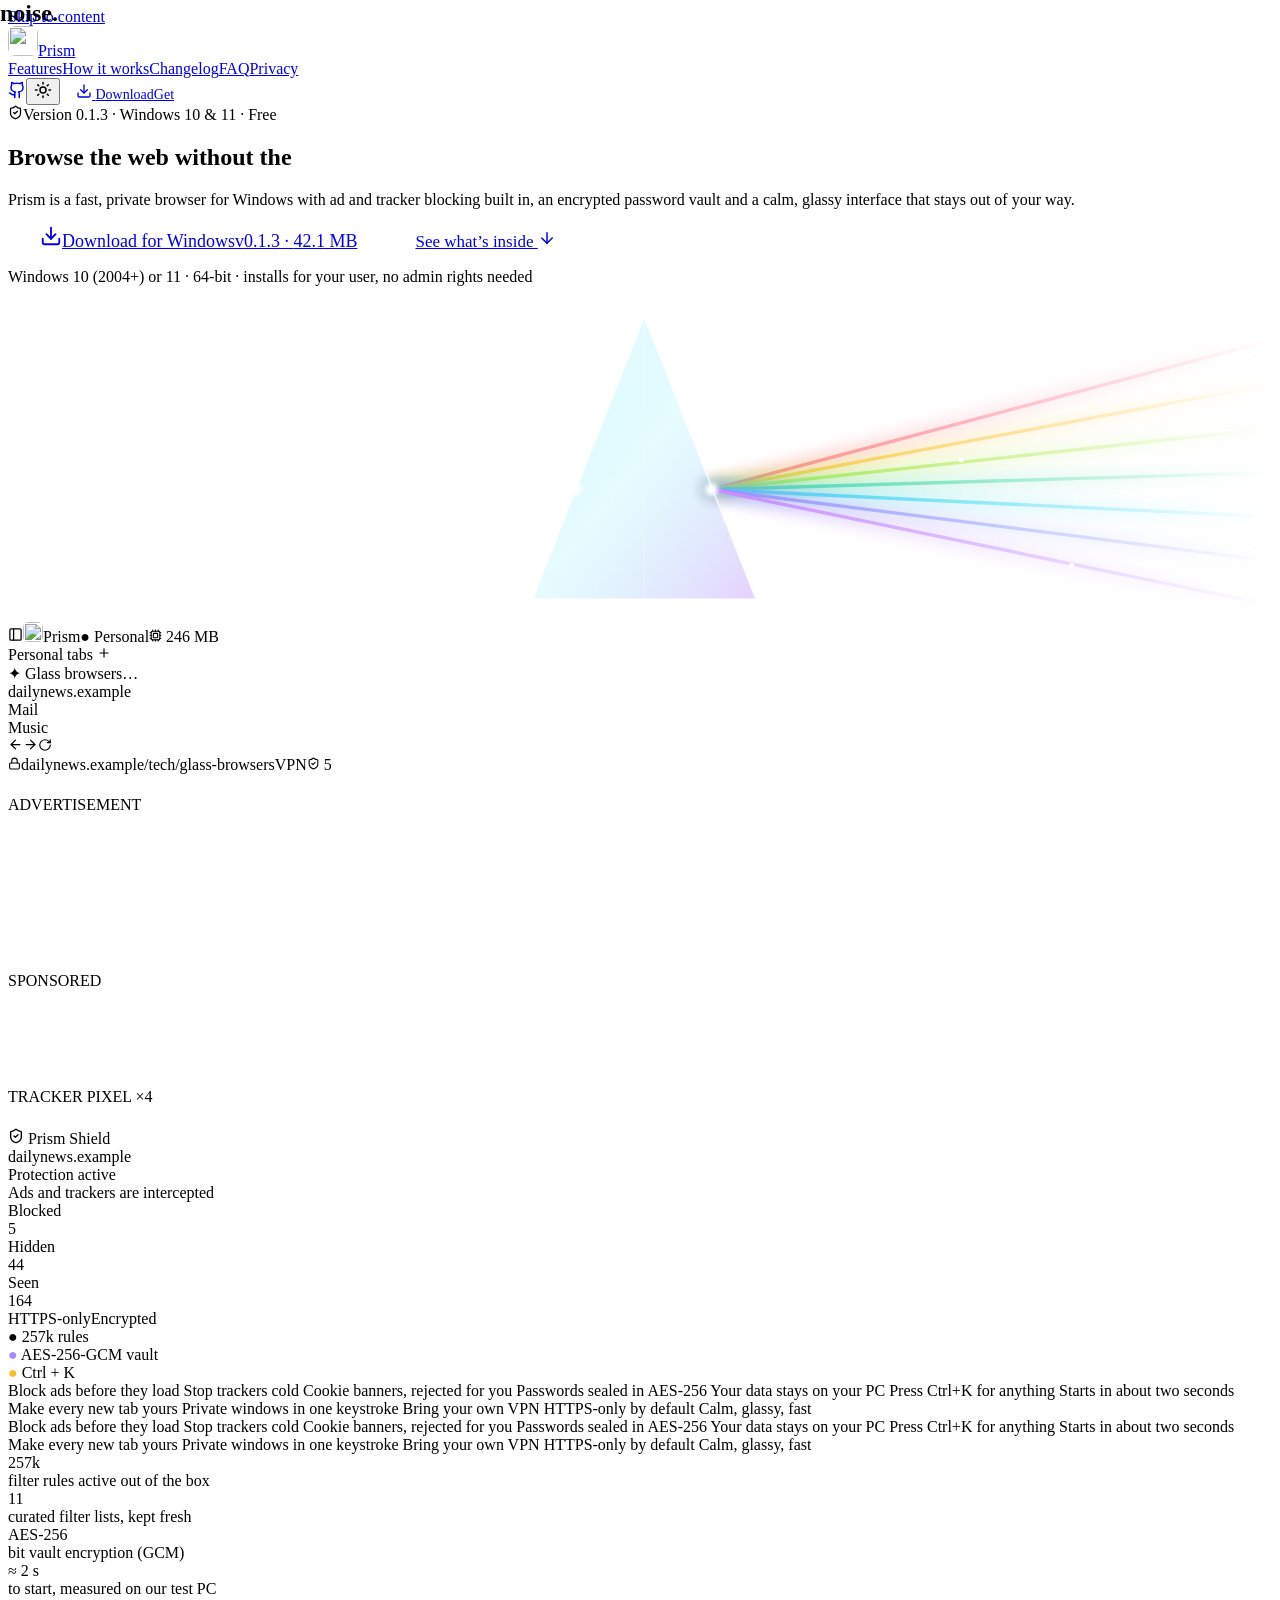
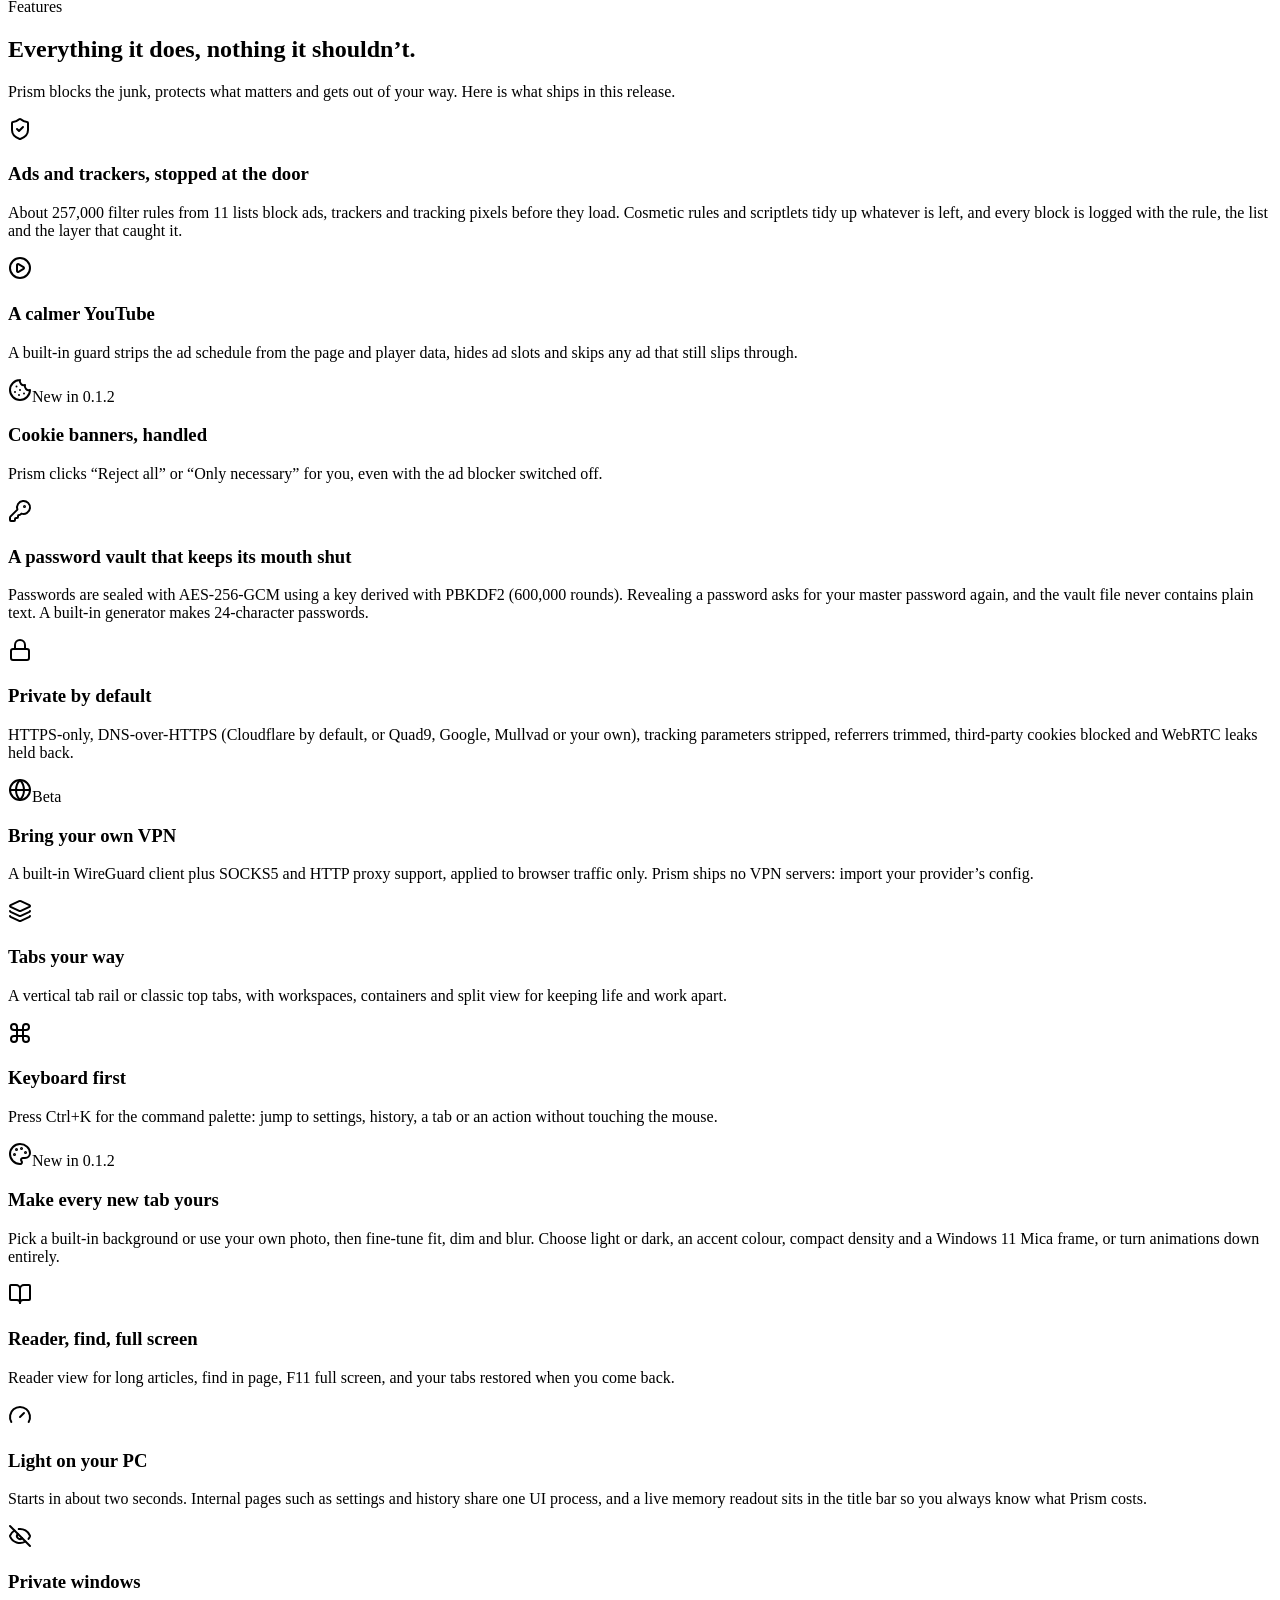
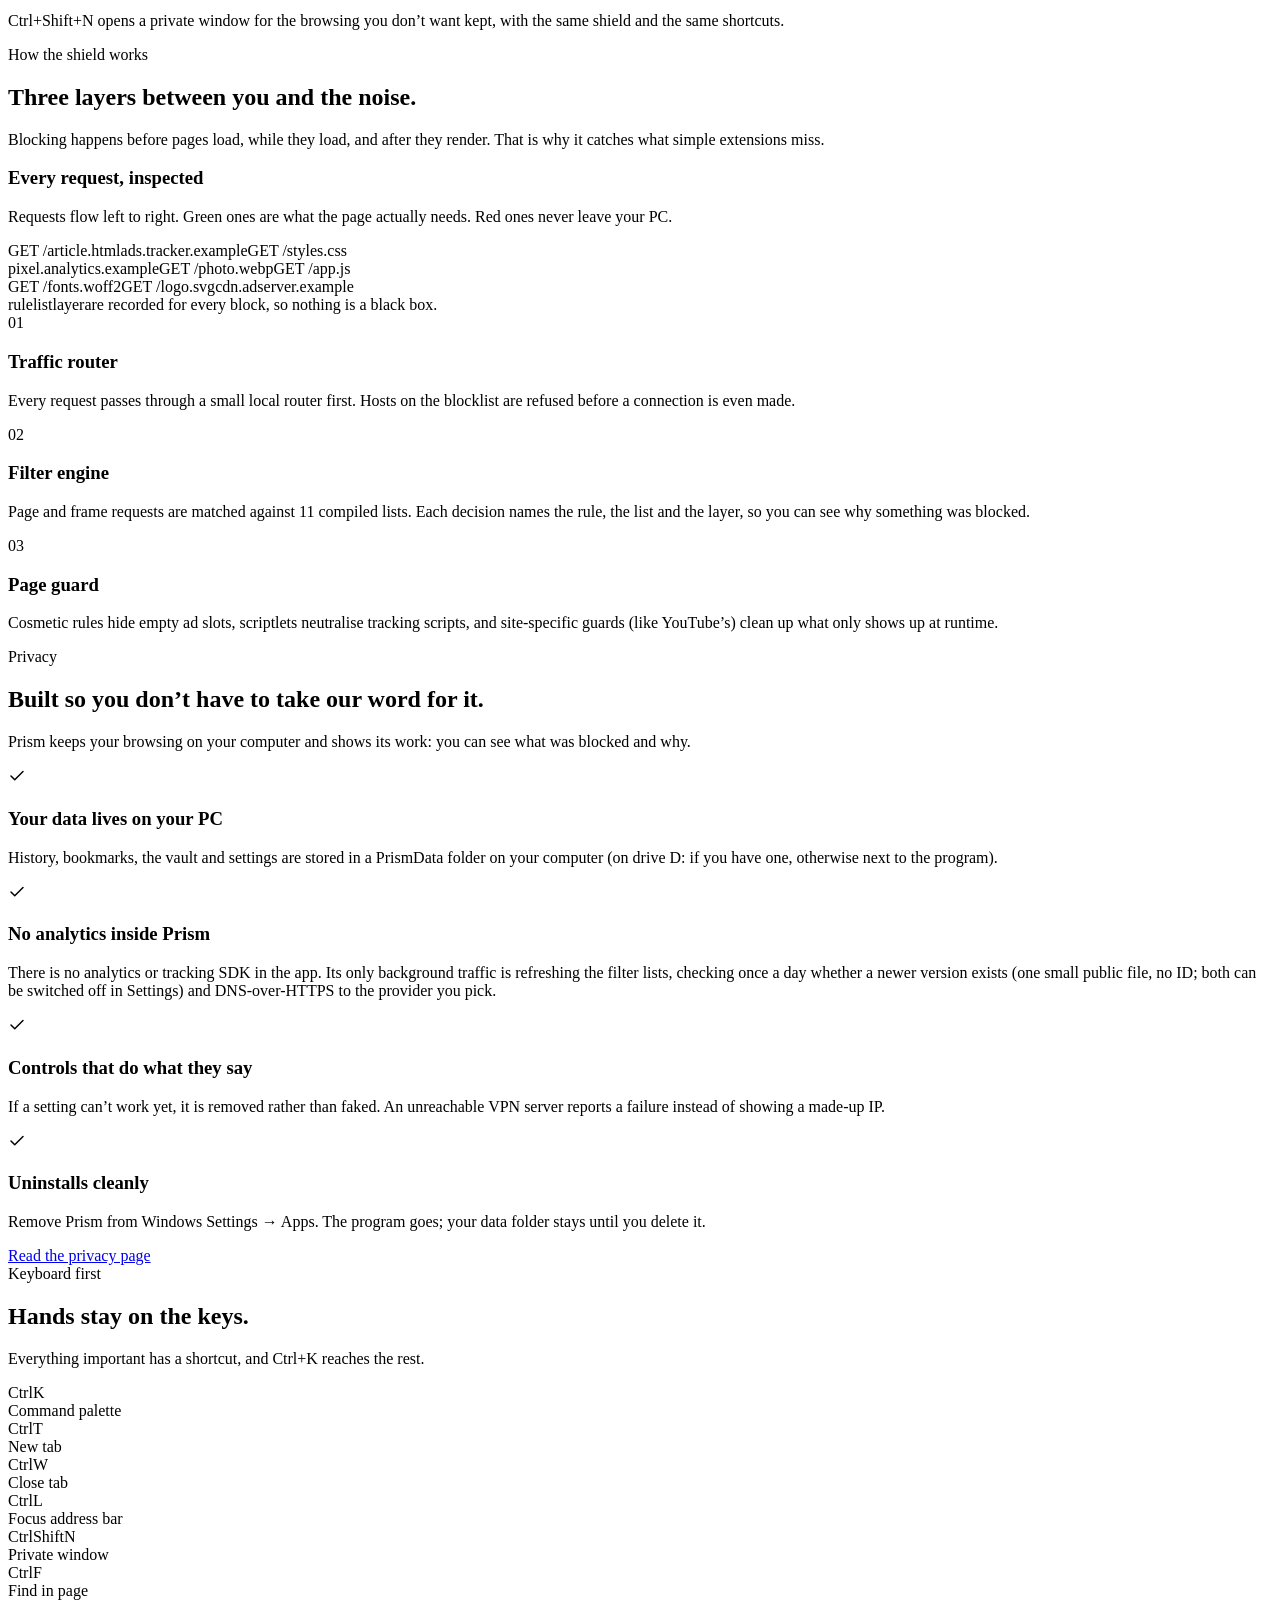
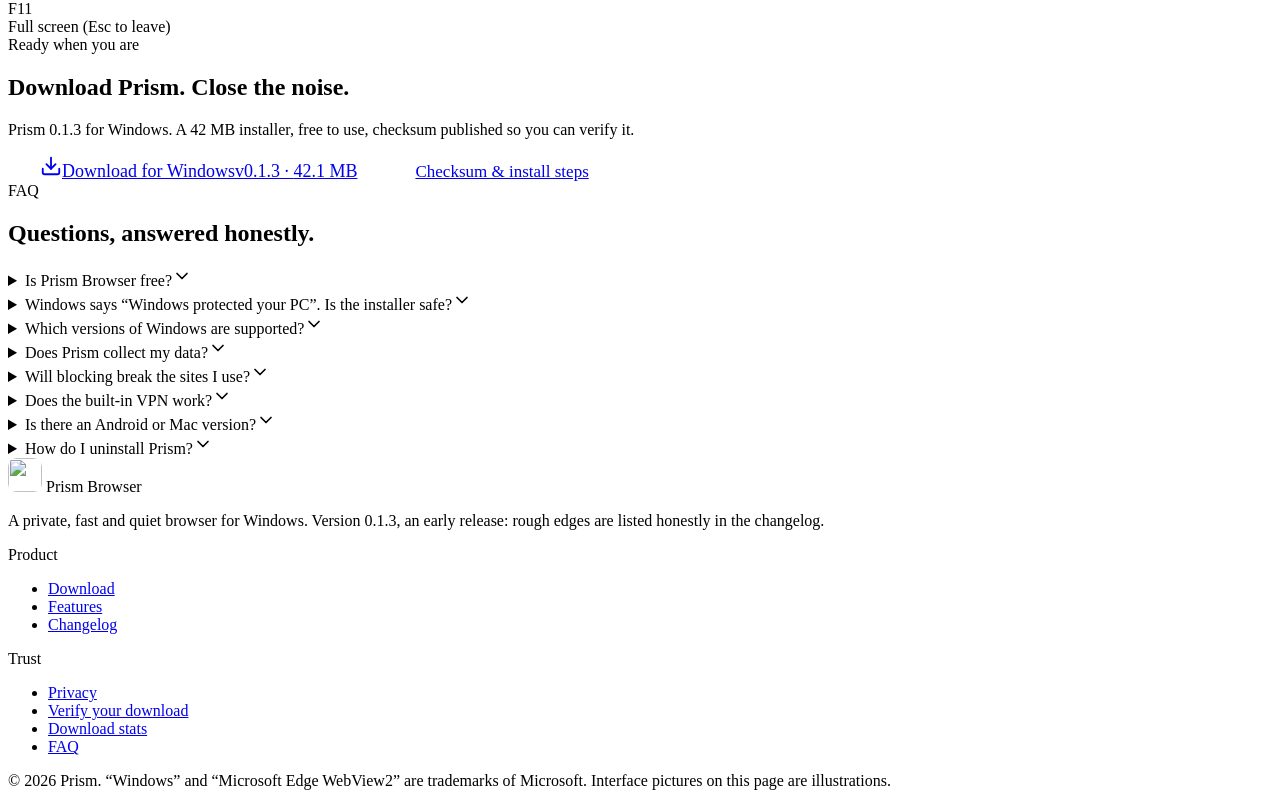
==== commit d90e10c4: "Release 0.1.3: update check, new installer data" ====
--- a/index.html
+++ b/index.html
@@ -37,14 +37,14 @@
     <meta name="twitter:title" content="Prism Browser – a private, ad-blocking browser for Windows">
     <meta name="twitter:description" content="Prism Browser is a fast, privacy-first web browser for Windows 10 and 11 with built-in ad and tracker blocking, an encrypted password vault, cookie-banner rejection and a glassy, calm interface. Free download.">
     <meta name="twitter:image" content="https://mantrap4912-cyber.github.io/prism-browser/og-image.png">
-    <script type="application/ld+json">{"@context":"https://schema.org","@type":"SoftwareApplication","name":"Prism Browser","alternateName":"Prism","applicationCategory":"BrowserApplication","operatingSystem":"Windows 10, Windows 11","softwareVersion":"0.1.2","datePublished":"2026-10-09","fileSize":"42MB","description":"Prism Browser is a fast, privacy-first web browser for Windows 10 and 11 with built-in ad and tracker blocking, an encrypted password vault, cookie-banner rejection and a glassy, calm interface. Free download.","url":"https://mantrap4912-cyber.github.io/prism-browser/","image":"https://mantrap4912-cyber.github.io/prism-browser/prism-256.png","offers":{"@type":"Offer","price":"0","priceCurrency":"USD"}}</script>
+    <script type="application/ld+json">{"@context":"https://schema.org","@type":"SoftwareApplication","name":"Prism Browser","alternateName":"Prism","applicationCategory":"BrowserApplication","operatingSystem":"Windows 10, Windows 11","softwareVersion":"0.1.3","datePublished":"2026-10-10","fileSize":"42MB","description":"Prism Browser is a fast, privacy-first web browser for Windows 10 and 11 with built-in ad and tracker blocking, an encrypted password vault, cookie-banner rejection and a glassy, calm interface. Free download.","url":"https://mantrap4912-cyber.github.io/prism-browser/","image":"https://mantrap4912-cyber.github.io/prism-browser/prism-256.png","offers":{"@type":"Offer","price":"0","priceCurrency":"USD"}}</script>
     <script type="application/ld+json">{"@context":"https://schema.org","@type":"FAQPage","mainEntity":[{"@type":"Question","name":"Is Prism Browser free?","acceptedAnswer":{"@type":"Answer","text":"Yes. Prism Browser is free to download and use."}},{"@type":"Question","name":"Windows says “Windows protected your PC”. Is the installer safe?","acceptedAnswer":{"@type":"Answer","text":"Prism is a new app from an independent publisher and the installer isn’t code-signed yet, so Windows SmartScreen shows a warning for any file it hasn’t seen many times. Choose “More info” → “Run anyway”. You can confirm the file is exactly the one we published by comparing its SHA-256 hash with the one on the download page."}},{"@type":"Question","name":"Which versions of Windows are supported?","acceptedAnswer":{"@type":"Answer","text":"Windows 10 (version 2004 or newer) and Windows 11, 64-bit. Prism renders pages with the Microsoft Edge WebView2 Runtime, which ships with Windows 11 and is installed on most Windows 10 PCs."}},{"@type":"Question","name":"Does Prism collect my data?","acceptedAnswer":{"@type":"Answer","text":"Prism contains no analytics or tracking code. It keeps your data on your PC. In the background it refreshes its filter lists, checks for a newer version by downloading one small public file from GitHub (once at start and then daily, with no ID and nothing about you; you can turn both off in Settings) and, when DNS-over-HTTPS is on, sends DNS queries to the provider you chose."}},{"@type":"Question","name":"Will blocking break the sites I use?","acceptedAnswer":{"@type":"Answer","text":"Occasionally. If a page misbehaves, open the shield button in the address bar and switch protection off for that site. It is remembered for next time."}},{"@type":"Question","name":"Does the built-in VPN work?","acceptedAnswer":{"@type":"Answer","text":"Prism includes a WireGuard client and SOCKS5/HTTP proxy support for browser traffic. It does not include any VPN servers: you import the config from your own provider. It is marked Beta because it is still being tested against more providers."}},{"@type":"Question","name":"Is there an Android or Mac version?","acceptedAnswer":{"@type":"Answer","text":"Windows only for now. An Android version is in development. There is no macOS or Linux build at the moment."}},{"@type":"Question","name":"How do I uninstall Prism?","acceptedAnswer":{"@type":"Answer","text":"Open Windows Settings → Apps → Installed apps, find Prism Browser and choose Uninstall. Your PrismData folder is left in place so you never lose bookmarks by accident."}}]}</script>
     <script type="application/ld+json">{"@context":"https://schema.org","@type":"WebSite","name":"Prism Browser","url":"https://mantrap4912-cyber.github.io/prism-browser/"}</script>
     
-    <script type="module" crossorigin src="/prism-browser/assets/index-YctTpUVH.js"></script>
+    <script type="module" crossorigin src="/prism-browser/assets/index-iE0BXu1H.js"></script>
     <link rel="stylesheet" crossorigin href="/prism-browser/assets/style-U4mR3H20.css">
   </head>
   <body>
-    <div id="root"><link rel="preload" as="image" href="/prism-browser/prism-256.png"/><div class="bg-stage" aria-hidden="true"><div class="blob b1"></div><div class="blob b2"></div><div class="blob b3"></div><div class="blob b4"></div><div class="bg-grid"></div></div><a href="#main" class="sr-only focus:not-sr-only focus:fixed focus:top-3 focus:left-3 focus:z-[100] glass px-4 py-2">Skip to content</a><header class="nav "><div class="wrap"><nav class="nav-inner glass" aria-label="Main"><a class="flex items-center gap-2.5 font-extrabold tracking-tight text-[17px]" aria-label="Prism Browser home" href="/prism-browser/" aria-current="page"><img src="/prism-browser/prism-256.png" width="30" height="30" alt="" style="border-radius:7.800000000000001px;box-shadow:0 4px 18px -4px color-mix(in srgb, var(--accent) 60%, transparent)"/><span>Prism</span></a><div class="nav-links flex items-center gap-1"><a class="nav-link" href="/prism-browser/#features">Features</a><a class="nav-link" href="/prism-browser/#shield">How it works</a><a class="nav-link" href="/prism-browser/changelog/">Changelog</a><a class="nav-link" href="/prism-browser/#faq">FAQ</a><a class="nav-link" href="/prism-browser/privacy/">Privacy</a></div><div class="flex items-center gap-2"><a class="icon-btn" href="https://github.com/mantrap4912-cyber/prism-browser" aria-label="Prism Browser on GitHub" rel="noopener"><svg xmlns="http://www.w3.org/2000/svg" width="18" height="18" viewBox="0 0 24 24" fill="none" stroke="currentColor" stroke-width="2" stroke-linecap="round" stroke-linejoin="round" class="lucide lucide-github" aria-hidden="true"><path d="M15 22v-4a4.8 4.8 0 0 0-1-3.5c3 0 6-2 6-5.5.08-1.25-.27-2.48-1-3.5.28-1.15.28-2.35 0-3.5 0 0-1 0-3 1.5-2.64-.5-5.36-.5-8 0C6 2 5 2 5 2c-.3 1.15-.3 2.35 0 3.5A5.403 5.403 0 0 0 4 9c0 3.5 3 5.5 6 5.5-.39.49-.68 1.05-.85 1.65-.17.6-.22 1.23-.15 1.85v4"></path><path d="M9 18c-4.51 2-5-2-7-2"></path></svg></a><button class="icon-btn" aria-label="Switch to light theme" title="Toggle theme"><svg xmlns="http://www.w3.org/2000/svg" width="18" height="18" viewBox="0 0 24 24" fill="none" stroke="currentColor" stroke-width="2" stroke-linecap="round" stroke-linejoin="round" class="lucide lucide-sun" aria-hidden="true"><circle cx="12" cy="12" r="4"></circle><path d="M12 2v2"></path><path d="M12 20v2"></path><path d="m4.93 4.93 1.41 1.41"></path><path d="m17.66 17.66 1.41 1.41"></path><path d="M2 12h2"></path><path d="M20 12h2"></path><path d="m6.34 17.66-1.41 1.41"></path><path d="m19.07 4.93-1.41 1.41"></path></svg></button><a class="btn btn-primary" style="padding:11px 16px;font-size:14px" href="/prism-browser/download/"><svg xmlns="http://www.w3.org/2000/svg" width="16" height="16" viewBox="0 0 24 24" fill="none" stroke="currentColor" stroke-width="2" stroke-linecap="round" stroke-linejoin="round" class="lucide lucide-download" aria-hidden="true"><path d="M12 15V3"></path><path d="M21 15v4a2 2 0 0 1-2 2H5a2 2 0 0 1-2-2v-4"></path><path d="m7 10 5 5 5-5"></path></svg> <span class="hidden sm:inline">Download</span><span class="sm:hidden">Get</span></a></div></nav></div></header><main id="main"><section class="wrap pt-36 md:pt-44 text-center"><div class="reveal " style="--d:0ms"><span class="eyebrow"><svg xmlns="http://www.w3.org/2000/svg" width="15" height="15" viewBox="0 0 24 24" fill="none" stroke="currentColor" stroke-width="2" stroke-linecap="round" stroke-linejoin="round" class="lucide lucide-shield-check accent-text" aria-hidden="true"><path d="M20 13c0 5-3.5 7.5-7.66 8.95a1 1 0 0 1-.67-.01C7.5 20.5 4 18 4 13V6a1 1 0 0 1 1-1c2 0 4.5-1.2 6.24-2.72a1.17 1.17 0 0 1 1.52 0C14.51 3.81 17 5 19 5a1 1 0 0 1 1 1z"></path><path d="m9 12 2 2 4-4"></path></svg>Version <!-- -->0.1.2<!-- --> · Windows 10 &amp; 11 · Free</span></div><div class="reveal " style="--d:90ms"><h1 class="h-display mt-6" aria-label="Browse the web without the noise">Browse the web without the <span class="rotor" aria-hidden="true" data-w="cookie banners."><span class="rotor-track" style="position:absolute;left:0;top:0;transform:translateY(0em)"><span><span class="grad-text">noise<!-- -->.</span></span></span></span></h1></div><div class="reveal " style="--d:180ms"><p class="lead mt-6 max-w-2xl mx-auto">Prism is a fast, private browser for Windows with ad and tracker blocking built in, an encrypted password vault and a calm, glassy interface that stays out of your way.</p></div><div class="reveal mt-9 flex flex-wrap items-center justify-center gap-3" style="--d:270ms"><a href="https://github.com/mantrap4912-cyber/prism-browser/releases/download/v0.1.2/PrismSetup-0.1.2.exe" class="btn btn-primary" style="padding:19px 32px;font-size:18px;border-radius:20px" rel="noopener"><svg xmlns="http://www.w3.org/2000/svg" width="22" height="22" viewBox="0 0 24 24" fill="none" stroke="currentColor" stroke-width="2" stroke-linecap="round" stroke-linejoin="round" class="lucide lucide-download" aria-hidden="true"><path d="M12 15V3"></path><path d="M21 15v4a2 2 0 0 1-2 2H5a2 2 0 0 1-2-2v-4"></path><path d="m7 10 5 5 5-5"></path></svg>Download for Windows<span class="opacity-70 font-semibold text-[0.82em]">v<!-- -->0.1.2<!-- --> · <!-- -->42.0<!-- --> MB</span></a><a class="btn btn-glass" style="padding:19px 26px;font-size:17px;border-radius:20px" href="/prism-browser/#features">See what’s inside <svg xmlns="http://www.w3.org/2000/svg" width="18" height="18" viewBox="0 0 24 24" fill="none" stroke="currentColor" stroke-width="2" stroke-linecap="round" stroke-linejoin="round" class="lucide lucide-arrow-down" aria-hidden="true"><path d="M12 5v14"></path><path d="m19 12-7 7-7-7"></path></svg></a></div><div class="reveal " style="--d:340ms"><p class="muted text-sm mt-5">Windows 10 (2004+) or 11 · 64-bit · installs for your user, no admin rights needed</p><div class="mt-3 min-h-7"></div></div><div class="beam-stage" aria-hidden="true"><svg viewBox="0 0 1200 300" preserveAspectRatio="xMidYMid slice"><defs><linearGradient id="beamIn" x1="0" y1="0" x2="1" y2="0"><stop offset="0" stop-color="#fff" stop-opacity="0"></stop><stop offset="0.7" stop-color="#fff" stop-opacity="0.85"></stop><stop offset="1" stop-color="#fff" stop-opacity="1"></stop></linearGradient><linearGradient id="prismFill" x1="0" y1="0" x2="1" y2="1"><stop offset="0" stop-color="#ffffff" stop-opacity="0.55"></stop><stop offset="0.5" stop-color="#67e8f9" stop-opacity="0.16"></stop><stop offset="1" stop-color="#c084fc" stop-opacity="0.38"></stop></linearGradient><linearGradient id="rayFade" x1="0" y1="0" x2="1" y2="0"><stop offset="0" stop-color="#fff" stop-opacity="1"></stop><stop offset="1" stop-color="#fff" stop-opacity="0"></stop></linearGradient><mask id="rayMask" maskUnits="userSpaceOnUse" x="640" y="0" width="560" height="300"><rect x="640" y="0" width="560" height="300" fill="url(#rayFade)"></rect></mask><filter id="blur6" x="-50%" y="-50%" width="200%" height="200%"><feGaussianBlur stdDeviation="7"></feGaussianBlur></filter><filter id="blur2" x="-20%" y="-20%" width="140%" height="140%"><feGaussianBlur stdDeviation="2"></feGaussianBlur></filter></defs><g mask="url(#rayMask)"><g><line x1="668" y1="178" x2="1200" y2="36" stroke="#fb7185" stroke-width="14" stroke-linecap="round" opacity="0.35" filter="url(#blur6)"></line><line class="ray" x1="668" y1="178" x2="1200" y2="36" stroke="#fb7185" stroke-width="3.2" stroke-linecap="round" style="animation-delay:0.9s, 2.7s"></line></g><g><line x1="668" y1="178" x2="1200" y2="78" stroke="#fbbf24" stroke-width="14" stroke-linecap="round" opacity="0.35" filter="url(#blur6)"></line><line class="ray" x1="668" y1="178" x2="1200" y2="78" stroke="#fbbf24" stroke-width="3.2" stroke-linecap="round" style="animation-delay:1s, 2.8s"></line></g><g><line x1="668" y1="178" x2="1200" y2="120" stroke="#a3e635" stroke-width="14" stroke-linecap="round" opacity="0.35" filter="url(#blur6)"></line><line class="ray" x1="668" y1="178" x2="1200" y2="120" stroke="#a3e635" stroke-width="3.2" stroke-linecap="round" style="animation-delay:1.1s, 2.9000000000000004s"></line></g><g><line x1="668" y1="178" x2="1200" y2="162" stroke="#34d399" stroke-width="14" stroke-linecap="round" opacity="0.35" filter="url(#blur6)"></line><line class="ray" x1="668" y1="178" x2="1200" y2="162" stroke="#34d399" stroke-width="3.2" stroke-linecap="round" style="animation-delay:1.2s, 3s"></line></g><g><line x1="668" y1="178" x2="1200" y2="204" stroke="#22d3ee" stroke-width="14" stroke-linecap="round" opacity="0.35" filter="url(#blur6)"></line><line class="ray" x1="668" y1="178" x2="1200" y2="204" stroke="#22d3ee" stroke-width="3.2" stroke-linecap="round" style="animation-delay:1.3s, 3.1s"></line></g><g><line x1="668" y1="178" x2="1200" y2="246" stroke="#818cf8" stroke-width="14" stroke-linecap="round" opacity="0.35" filter="url(#blur6)"></line><line class="ray" x1="668" y1="178" x2="1200" y2="246" stroke="#818cf8" stroke-width="3.2" stroke-linecap="round" style="animation-delay:1.4s, 3.2s"></line></g><g><line x1="668" y1="178" x2="1200" y2="288" stroke="#c084fc" stroke-width="14" stroke-linecap="round" opacity="0.35" filter="url(#blur6)"></line><line class="ray" x1="668" y1="178" x2="1200" y2="288" stroke="#c084fc" stroke-width="3.2" stroke-linecap="round" style="animation-delay:1.5s, 3.3s"></line></g></g><line x1="0" y1="206" x2="540" y2="178" stroke="#fff" stroke-width="12" opacity="0.25" filter="url(#blur6)"></line><line class="beam-in" x1="0" y1="206" x2="540" y2="178" stroke="url(#beamIn)" stroke-width="3.4" stroke-linecap="round"></line><g class="prism-glow"><polygon points="604,14 498,282 710,282" fill="#fff" opacity="0.18" filter="url(#blur6)"></polygon></g><polygon points="604,14 498,282 710,282" fill="url(#prismFill)" stroke="#fff" stroke-opacity="0.75" stroke-width="1.6" stroke-linejoin="round"></polygon><polyline points="604,14 604,282" stroke="#fff" stroke-opacity="0.25" stroke-width="1"></polyline><polyline points="604,14 556,282" stroke="#fff" stroke-opacity="0.15" stroke-width="1"></polyline><circle cx="540" cy="178" r="5" fill="#fff" filter="url(#blur2)"></circle><circle cx="668" cy="178" r="6" fill="#fff" filter="url(#blur2)"></circle><circle class="spark" cx="300" cy="90" r="2.4" fill="#fff" style="animation-delay:0s"></circle><circle class="spark" cx="820" cy="40" r="2.4" fill="#fff" style="animation-delay:0.7s"></circle><circle class="spark" cx="1010" cy="250" r="2.4" fill="#fff" style="animation-delay:1.4s"></circle><circle class="spark" cx="150" cy="250" r="2.4" fill="#fff" style="animation-delay:2.0999999999999996s"></circle><circle class="spark" cx="905" cy="150" r="2.4" fill="#fff" style="animation-delay:2.8s"></circle></svg></div></section><section class="wrap mt-2 md:-mt-8 relative z-10"><div class="reveal mx-auto max-w-5xl px-1 md:px-6" style="--d:0ms"><div class="relative" style="transition:transform 0.25s ease-out;will-change:transform"><div class="mock glass" role="img" aria-label="Illustration of the Prism Browser window blocking ads on a news page"><div class="mock-bar"><svg xmlns="http://www.w3.org/2000/svg" width="15" height="15" viewBox="0 0 24 24" fill="none" stroke="currentColor" stroke-width="2" stroke-linecap="round" stroke-linejoin="round" class="lucide lucide-panel-left muted" aria-hidden="true"><rect width="18" height="18" x="3" y="3" rx="2"></rect><path d="M9 3v18"></path></svg><img src="/prism-browser/prism-256.png" width="20" height="20" alt="" style="border-radius:5.2px;box-shadow:0 4px 18px -4px color-mix(in srgb, var(--accent) 60%, transparent)"/><span class="font-bold">Prism</span><span class="mock-shield" style="background:var(--chip);color:var(--muted)">● Personal</span><span class="flex-1"></span><span class="inline-flex items-center gap-1.5 muted font-mono text-[11px]"><svg xmlns="http://www.w3.org/2000/svg" width="13" height="13" viewBox="0 0 24 24" fill="none" stroke="currentColor" stroke-width="2" stroke-linecap="round" stroke-linejoin="round" class="lucide lucide-cpu" aria-hidden="true"><path d="M12 20v2"></path><path d="M12 2v2"></path><path d="M17 20v2"></path><path d="M17 2v2"></path><path d="M2 12h2"></path><path d="M2 17h2"></path><path d="M2 7h2"></path><path d="M20 12h2"></path><path d="M20 17h2"></path><path d="M20 7h2"></path><path d="M7 20v2"></path><path d="M7 2v2"></path><rect x="4" y="4" width="16" height="16" rx="2"></rect><rect x="8" y="8" width="8" height="8" rx="1"></rect></svg> 246 MB</span><span class="mock-dot"></span><span class="mock-dot"></span><span class="mock-dot"></span></div><div class="mock-body"><aside class="mock-rail"><div class="flex items-center justify-between muted font-bold text-[11px] uppercase tracking-wider px-1 pb-1">Personal tabs <svg xmlns="http://www.w3.org/2000/svg" width="14" height="14" viewBox="0 0 24 24" fill="none" stroke="currentColor" stroke-width="2" stroke-linecap="round" stroke-linejoin="round" class="lucide lucide-plus" aria-hidden="true"><path d="M5 12h14"></path><path d="M12 5v14"></path></svg></div><div class="mock-tab ">✦ <!-- -->Glass browsers…</div><div class="mock-tab on"><span style="width:8px;height:8px;border-radius:3px;background:var(--accent);flex:none"></span>dailynews.example</div><div class="mock-tab">Mail</div><div class="mock-tab">Music</div></aside><div class="mock-main"><div class="flex items-center gap-2 mb-3"><svg xmlns="http://www.w3.org/2000/svg" width="15" height="15" viewBox="0 0 24 24" fill="none" stroke="currentColor" stroke-width="2" stroke-linecap="round" stroke-linejoin="round" class="lucide lucide-arrow-left muted" aria-hidden="true"><path d="m12 19-7-7 7-7"></path><path d="M19 12H5"></path></svg><svg xmlns="http://www.w3.org/2000/svg" width="15" height="15" viewBox="0 0 24 24" fill="none" stroke="currentColor" stroke-width="2" stroke-linecap="round" stroke-linejoin="round" class="lucide lucide-arrow-right muted" aria-hidden="true"><path d="M5 12h14"></path><path d="m12 5 7 7-7 7"></path></svg><svg xmlns="http://www.w3.org/2000/svg" width="14" height="14" viewBox="0 0 24 24" fill="none" stroke="currentColor" stroke-width="2" stroke-linecap="round" stroke-linejoin="round" class="lucide lucide-rotate-cw muted" aria-hidden="true"><path d="M21 12a9 9 0 1 1-9-9c2.52 0 4.93 1 6.74 2.74L21 8"></path><path d="M21 3v5h-5"></path></svg><div class="mock-addr flex-1 min-w-0"><svg xmlns="http://www.w3.org/2000/svg" width="13" height="13" viewBox="0 0 24 24" fill="none" stroke="currentColor" stroke-width="2" stroke-linecap="round" stroke-linejoin="round" class="lucide lucide-lock accent-text" aria-hidden="true"><rect width="18" height="11" x="3" y="11" rx="2" ry="2"></rect><path d="M7 11V7a5 5 0 0 1 10 0v4"></path></svg><span class="url">dailynews.example/tech/glass-browsers</span><span class="muted text-[10.5px] font-semibold">VPN</span><span class="mock-shield"><svg xmlns="http://www.w3.org/2000/svg" width="13" height="13" viewBox="0 0 24 24" fill="none" stroke="currentColor" stroke-width="2" stroke-linecap="round" stroke-linejoin="round" class="lucide lucide-shield-check" aria-hidden="true"><path d="M20 13c0 5-3.5 7.5-7.66 8.95a1 1 0 0 1-.67-.01C7.5 20.5 4 18 4 13V6a1 1 0 0 1 1-1c2 0 4.5-1.2 6.24-2.72a1.17 1.17 0 0 1 1.52 0C14.51 3.81 17 5 19 5a1 1 0 0 1 1 1z"></path><path d="m9 12 2 2 4-4"></path></svg> <!-- -->5</span></div></div><div style="min-height:238px"><div class="sk" style="height:22px;width:62%"></div><div class="mock-ad mt-3 gone" style="height:46px">ADVERTISEMENT</div><div class="grid gap-3 mt-3" style="grid-template-columns:1.4fr 1fr"><div><div class="sk" style="height:110px"></div><div class="sk mt-2" style="height:10px;width:90%"></div><div class="sk mt-1.5" style="height:10px;width:74%"></div></div><div><div class="mock-ad gone" style="height:96px">SPONSORED</div><div class="sk mt-2" style="height:10px"></div><div class="sk mt-1.5" style="height:10px;width:70%"></div><div class="mock-ad mt-2 gone" style="height:40px">TRACKER PIXEL ×4</div></div></div></div><div class="mock-pop glass " aria-hidden="true"><div class="flex items-center gap-2 font-bold"><svg xmlns="http://www.w3.org/2000/svg" width="16" height="16" viewBox="0 0 24 24" fill="none" stroke="currentColor" stroke-width="2" stroke-linecap="round" stroke-linejoin="round" class="lucide lucide-shield-check accent-text" aria-hidden="true"><path d="M20 13c0 5-3.5 7.5-7.66 8.95a1 1 0 0 1-.67-.01C7.5 20.5 4 18 4 13V6a1 1 0 0 1 1-1c2 0 4.5-1.2 6.24-2.72a1.17 1.17 0 0 1 1.52 0C14.51 3.81 17 5 19 5a1 1 0 0 1 1 1z"></path><path d="m9 12 2 2 4-4"></path></svg> Prism Shield</div><div class="muted text-[10.5px] mt-0.5">dailynews.example</div><div class="flex items-center justify-between mt-3 p-2 rounded-xl" style="background:var(--chip)"><div><div class="font-bold text-[12px]">Protection active</div><div class="muted text-[10px]">Ads and trackers are intercepted</div></div><span class="switch"></span></div><div class="grid grid-cols-3 gap-1.5 mt-2 text-center"><div class="rounded-lg py-1.5" style="background:var(--chip)"><div class="muted text-[9.5px] font-semibold">Blocked</div><div class="accent-text font-extrabold text-[13px]">5</div></div><div class="rounded-lg py-1.5" style="background:var(--chip)"><div class="muted text-[9.5px] font-semibold">Hidden</div><div class="accent-text font-extrabold text-[13px]">44</div></div><div class="rounded-lg py-1.5" style="background:var(--chip)"><div class="muted text-[9.5px] font-semibold">Seen</div><div class="accent-text font-extrabold text-[13px]">164</div></div></div><div class="flex items-center justify-between mt-2.5 text-[11px]"><span class="muted">HTTPS-only</span><span class="accent-text font-bold">Encrypted</span></div></div></div></div></div><div class="float-chip glass" style="left:-22px;bottom:96px;animation-delay:0s"><span class="accent-text">●</span> 257k rules</div><div class="float-chip glass" style="right:28px;top:-20px;animation-delay:-2.5s"><span style="color:#a78bfa">●</span> AES-256-GCM vault</div><div class="float-chip glass" style="left:40px;bottom:-18px;animation-delay:-4s"><span style="color:#fbbf24">●</span> Ctrl + K</div></div></div></section><section class="mt-24" aria-label="Highlights"><div class="marquee" aria-label="Highlights"><div class="marquee-track"><div class="flex gap-3.5" aria-hidden="false"><span class="phrase glass" style="border-radius:999px"><i></i> <!-- -->Block ads before they load</span><span class="phrase glass" style="border-radius:999px"><i></i> <!-- -->Stop trackers cold</span><span class="phrase glass" style="border-radius:999px"><i></i> <!-- -->Cookie banners, rejected for you</span><span class="phrase glass" style="border-radius:999px"><i></i> <!-- -->Passwords sealed in AES-256</span><span class="phrase glass" style="border-radius:999px"><i></i> <!-- -->Your data stays on your PC</span><span class="phrase glass" style="border-radius:999px"><i></i> <!-- -->Press Ctrl+K for anything</span><span class="phrase glass" style="border-radius:999px"><i></i> <!-- -->Starts in about two seconds</span><span class="phrase glass" style="border-radius:999px"><i></i> <!-- -->Make every new tab yours</span><span class="phrase glass" style="border-radius:999px"><i></i> <!-- -->Private windows in one keystroke</span><span class="phrase glass" style="border-radius:999px"><i></i> <!-- -->Bring your own VPN</span><span class="phrase glass" style="border-radius:999px"><i></i> <!-- -->HTTPS-only by default</span><span class="phrase glass" style="border-radius:999px"><i></i> <!-- -->Calm, glassy, fast</span></div><div class="flex gap-3.5" aria-hidden="true"><span class="phrase glass" style="border-radius:999px"><i></i> <!-- -->Block ads before they load</span><span class="phrase glass" style="border-radius:999px"><i></i> <!-- -->Stop trackers cold</span><span class="phrase glass" style="border-radius:999px"><i></i> <!-- -->Cookie banners, rejected for you</span><span class="phrase glass" style="border-radius:999px"><i></i> <!-- -->Passwords sealed in AES-256</span><span class="phrase glass" style="border-radius:999px"><i></i> <!-- -->Your data stays on your PC</span><span class="phrase glass" style="border-radius:999px"><i></i> <!-- -->Press Ctrl+K for anything</span><span class="phrase glass" style="border-radius:999px"><i></i> <!-- -->Starts in about two seconds</span><span class="phrase glass" style="border-radius:999px"><i></i> <!-- -->Make every new tab yours</span><span class="phrase glass" style="border-radius:999px"><i></i> <!-- -->Private windows in one keystroke</span><span class="phrase glass" style="border-radius:999px"><i></i> <!-- -->Bring your own VPN</span><span class="phrase glass" style="border-radius:999px"><i></i> <!-- -->HTTPS-only by default</span><span class="phrase glass" style="border-radius:999px"><i></i> <!-- -->Calm, glassy, fast</span></div></div></div></section><section class="wrap mt-24"><div class="reveal glass grid grid-cols-2 lg:grid-cols-4 gap-px overflow-hidden" style="--d:0ms;padding:0"><div class="p-6 md:p-8 text-center"><div class="text-4xl md:text-5xl font-extrabold tracking-tight accent-text tabular-nums"><span>257<!-- -->k</span></div><div class="muted text-sm mt-2 leading-snug">filter rules active out of the box</div></div><div class="p-6 md:p-8 text-center"><div class="text-4xl md:text-5xl font-extrabold tracking-tight accent-text tabular-nums"><span>11</span></div><div class="muted text-sm mt-2 leading-snug">curated filter lists, kept fresh</div></div><div class="p-6 md:p-8 text-center"><div class="text-4xl md:text-5xl font-extrabold tracking-tight accent-text tabular-nums"><span>AES-<!-- -->256</span></div><div class="muted text-sm mt-2 leading-snug">bit vault encryption (GCM)</div></div><div class="p-6 md:p-8 text-center"><div class="text-4xl md:text-5xl font-extrabold tracking-tight accent-text tabular-nums"><span>≈ <!-- -->2<!-- --> s</span></div><div class="muted text-sm mt-2 leading-snug">to start, measured on our test PC</div></div></div></section><section class="wrap mt-32" id="features"><div class="reveal text-center max-w-3xl mx-auto mb-12 md:mb-16" style="--d:0ms"><span class="eyebrow">Features</span><h2 class="h-section mt-5">Everything it does, <span class="grad-text">nothing it shouldn’t.</span></h2><p class="lead mt-4">Prism blocks the junk, protects what matters and gets out of your way. Here is what ships in this release.</p></div><div class="grid gap-5 md:grid-cols-2 lg:grid-cols-3"><div class="reveal glass glass-hover p-7 lg:col-span-2" style="--d:0ms"><div class="flex items-start justify-between gap-3"><span class="inline-grid place-items-center w-12 h-12 rounded-2xl" style="background:color-mix(in srgb, var(--accent) 16%, transparent);color:var(--accent)"><svg xmlns="http://www.w3.org/2000/svg" width="24" height="24" viewBox="0 0 24 24" fill="none" stroke="currentColor" stroke-width="2" stroke-linecap="round" stroke-linejoin="round" class="lucide lucide-shield-check" aria-hidden="true"><path d="M20 13c0 5-3.5 7.5-7.66 8.95a1 1 0 0 1-.67-.01C7.5 20.5 4 18 4 13V6a1 1 0 0 1 1-1c2 0 4.5-1.2 6.24-2.72a1.17 1.17 0 0 1 1.52 0C14.51 3.81 17 5 19 5a1 1 0 0 1 1 1z"></path><path d="m9 12 2 2 4-4"></path></svg></span></div><h3 class="text-xl font-bold tracking-tight mt-5">Ads and trackers, stopped at the door</h3><p class="muted mt-2.5 leading-relaxed text-[15px]">About 257,000 filter rules from 11 lists block ads, trackers and tracking pixels before they load. Cosmetic rules and scriptlets tidy up whatever is left, and every block is logged with the rule, the list and the layer that caught it.</p></div><div class="reveal glass glass-hover p-7 " style="--d:90ms"><div class="flex items-start justify-between gap-3"><span class="inline-grid place-items-center w-12 h-12 rounded-2xl" style="background:color-mix(in srgb, var(--accent) 16%, transparent);color:var(--accent)"><svg xmlns="http://www.w3.org/2000/svg" width="24" height="24" viewBox="0 0 24 24" fill="none" stroke="currentColor" stroke-width="2" stroke-linecap="round" stroke-linejoin="round" class="lucide lucide-circle-play" aria-hidden="true"><path d="M9 9.003a1 1 0 0 1 1.517-.859l4.997 2.997a1 1 0 0 1 0 1.718l-4.997 2.997A1 1 0 0 1 9 14.996z"></path><circle cx="12" cy="12" r="10"></circle></svg></span></div><h3 class="text-xl font-bold tracking-tight mt-5">A calmer YouTube</h3><p class="muted mt-2.5 leading-relaxed text-[15px]">A built-in guard strips the ad schedule from the page and player data, hides ad slots and skips any ad that still slips through.</p></div><div class="reveal glass glass-hover p-7 " style="--d:180ms"><div class="flex items-start justify-between gap-3"><span class="inline-grid place-items-center w-12 h-12 rounded-2xl" style="background:color-mix(in srgb, var(--accent) 16%, transparent);color:var(--accent)"><svg xmlns="http://www.w3.org/2000/svg" width="24" height="24" viewBox="0 0 24 24" fill="none" stroke="currentColor" stroke-width="2" stroke-linecap="round" stroke-linejoin="round" class="lucide lucide-cookie" aria-hidden="true"><path d="M12 2a10 10 0 1 0 10 10 4 4 0 0 1-5-5 4 4 0 0 1-5-5"></path><path d="M8.5 8.5v.01"></path><path d="M16 15.5v.01"></path><path d="M12 12v.01"></path><path d="M11 17v.01"></path><path d="M7 14v.01"></path></svg></span><span class="badge ">New in 0.1.2</span></div><h3 class="text-xl font-bold tracking-tight mt-5">Cookie banners, handled</h3><p class="muted mt-2.5 leading-relaxed text-[15px]">Prism clicks “Reject all” or “Only necessary” for you, even with the ad blocker switched off.</p></div><div class="reveal glass glass-hover p-7 lg:col-span-2" style="--d:0ms"><div class="flex items-start justify-between gap-3"><span class="inline-grid place-items-center w-12 h-12 rounded-2xl" style="background:color-mix(in srgb, var(--accent) 16%, transparent);color:var(--accent)"><svg xmlns="http://www.w3.org/2000/svg" width="24" height="24" viewBox="0 0 24 24" fill="none" stroke="currentColor" stroke-width="2" stroke-linecap="round" stroke-linejoin="round" class="lucide lucide-key-round" aria-hidden="true"><path d="M2.586 17.414A2 2 0 0 0 2 18.828V21a1 1 0 0 0 1 1h3a1 1 0 0 0 1-1v-1a1 1 0 0 1 1-1h1a1 1 0 0 0 1-1v-1a1 1 0 0 1 1-1h.172a2 2 0 0 0 1.414-.586l.814-.814a6.5 6.5 0 1 0-4-4z"></path><circle cx="16.5" cy="7.5" r=".5" fill="currentColor"></circle></svg></span></div><h3 class="text-xl font-bold tracking-tight mt-5">A password vault that keeps its mouth shut</h3><p class="muted mt-2.5 leading-relaxed text-[15px]">Passwords are sealed with AES-256-GCM using a key derived with PBKDF2 (600,000 rounds). Revealing a password asks for your master password again, and the vault file never contains plain text. A built-in generator makes 24-character passwords.</p></div><div class="reveal glass glass-hover p-7 " style="--d:90ms"><div class="flex items-start justify-between gap-3"><span class="inline-grid place-items-center w-12 h-12 rounded-2xl" style="background:color-mix(in srgb, var(--accent) 16%, transparent);color:var(--accent)"><svg xmlns="http://www.w3.org/2000/svg" width="24" height="24" viewBox="0 0 24 24" fill="none" stroke="currentColor" stroke-width="2" stroke-linecap="round" stroke-linejoin="round" class="lucide lucide-lock" aria-hidden="true"><rect width="18" height="11" x="3" y="11" rx="2" ry="2"></rect><path d="M7 11V7a5 5 0 0 1 10 0v4"></path></svg></span></div><h3 class="text-xl font-bold tracking-tight mt-5">Private by default</h3><p class="muted mt-2.5 leading-relaxed text-[15px]">HTTPS-only, DNS-over-HTTPS (Cloudflare by default, or Quad9, Google, Mullvad or your own), tracking parameters stripped, referrers trimmed, third-party cookies blocked and WebRTC leaks held back.</p></div><div class="reveal glass glass-hover p-7 " style="--d:180ms"><div class="flex items-start justify-between gap-3"><span class="inline-grid place-items-center w-12 h-12 rounded-2xl" style="background:color-mix(in srgb, var(--accent) 16%, transparent);color:var(--accent)"><svg xmlns="http://www.w3.org/2000/svg" width="24" height="24" viewBox="0 0 24 24" fill="none" stroke="currentColor" stroke-width="2" stroke-linecap="round" stroke-linejoin="round" class="lucide lucide-globe" aria-hidden="true"><circle cx="12" cy="12" r="10"></circle><path d="M12 2a14.5 14.5 0 0 0 0 20 14.5 14.5 0 0 0 0-20"></path><path d="M2 12h20"></path></svg></span><span class="badge warn">Beta</span></div><h3 class="text-xl font-bold tracking-tight mt-5">Bring your own VPN</h3><p class="muted mt-2.5 leading-relaxed text-[15px]">A built-in WireGuard client plus SOCKS5 and HTTP proxy support, applied to browser traffic only. Prism ships no VPN servers: import your provider’s config.</p></div><div class="reveal glass glass-hover p-7 " style="--d:0ms"><div class="flex items-start justify-between gap-3"><span class="inline-grid place-items-center w-12 h-12 rounded-2xl" style="background:color-mix(in srgb, var(--accent) 16%, transparent);color:var(--accent)"><svg xmlns="http://www.w3.org/2000/svg" width="24" height="24" viewBox="0 0 24 24" fill="none" stroke="currentColor" stroke-width="2" stroke-linecap="round" stroke-linejoin="round" class="lucide lucide-layers" aria-hidden="true"><path d="M12.83 2.18a2 2 0 0 0-1.66 0L2.6 6.08a1 1 0 0 0 0 1.83l8.58 3.91a2 2 0 0 0 1.66 0l8.58-3.9a1 1 0 0 0 0-1.83z"></path><path d="M2 12a1 1 0 0 0 .58.91l8.6 3.91a2 2 0 0 0 1.65 0l8.58-3.9A1 1 0 0 0 22 12"></path><path d="M2 17a1 1 0 0 0 .58.91l8.6 3.91a2 2 0 0 0 1.65 0l8.58-3.9A1 1 0 0 0 22 17"></path></svg></span></div><h3 class="text-xl font-bold tracking-tight mt-5">Tabs your way</h3><p class="muted mt-2.5 leading-relaxed text-[15px]">A vertical tab rail or classic top tabs, with workspaces, containers and split view for keeping life and work apart.</p></div><div class="reveal glass glass-hover p-7 " style="--d:90ms"><div class="flex items-start justify-between gap-3"><span class="inline-grid place-items-center w-12 h-12 rounded-2xl" style="background:color-mix(in srgb, var(--accent) 16%, transparent);color:var(--accent)"><svg xmlns="http://www.w3.org/2000/svg" width="24" height="24" viewBox="0 0 24 24" fill="none" stroke="currentColor" stroke-width="2" stroke-linecap="round" stroke-linejoin="round" class="lucide lucide-command" aria-hidden="true"><path d="M15 6v12a3 3 0 1 0 3-3H6a3 3 0 1 0 3 3V6a3 3 0 1 0-3 3h12a3 3 0 1 0-3-3"></path></svg></span></div><h3 class="text-xl font-bold tracking-tight mt-5">Keyboard first</h3><p class="muted mt-2.5 leading-relaxed text-[15px]">Press Ctrl+K for the command palette: jump to settings, history, a tab or an action without touching the mouse.</p></div><div class="reveal glass glass-hover p-7 lg:col-span-2" style="--d:180ms"><div class="flex items-start justify-between gap-3"><span class="inline-grid place-items-center w-12 h-12 rounded-2xl" style="background:color-mix(in srgb, var(--accent) 16%, transparent);color:var(--accent)"><svg xmlns="http://www.w3.org/2000/svg" width="24" height="24" viewBox="0 0 24 24" fill="none" stroke="currentColor" stroke-width="2" stroke-linecap="round" stroke-linejoin="round" class="lucide lucide-palette" aria-hidden="true"><path d="M12 22a1 1 0 0 1 0-20 10 9 0 0 1 10 9 5 5 0 0 1-5 5h-2.25a1.75 1.75 0 0 0-1.4 2.8l.3.4a1.75 1.75 0 0 1-1.4 2.8z"></path><circle cx="13.5" cy="6.5" r=".5" fill="currentColor"></circle><circle cx="17.5" cy="10.5" r=".5" fill="currentColor"></circle><circle cx="6.5" cy="12.5" r=".5" fill="currentColor"></circle><circle cx="8.5" cy="7.5" r=".5" fill="currentColor"></circle></svg></span><span class="badge ">New in 0.1.2</span></div><h3 class="text-xl font-bold tracking-tight mt-5">Make every new tab yours</h3><p class="muted mt-2.5 leading-relaxed text-[15px]">Pick a built-in background or use your own photo, then fine-tune fit, dim and blur. Choose light or dark, an accent colour, compact density and a Windows 11 Mica frame, or turn animations down entirely.</p></div><div class="reveal glass glass-hover p-7 " style="--d:0ms"><div class="flex items-start justify-between gap-3"><span class="inline-grid place-items-center w-12 h-12 rounded-2xl" style="background:color-mix(in srgb, var(--accent) 16%, transparent);color:var(--accent)"><svg xmlns="http://www.w3.org/2000/svg" width="24" height="24" viewBox="0 0 24 24" fill="none" stroke="currentColor" stroke-width="2" stroke-linecap="round" stroke-linejoin="round" class="lucide lucide-book-open" aria-hidden="true"><path d="M12 7v14"></path><path d="M3 18a1 1 0 0 1-1-1V4a1 1 0 0 1 1-1h5a4 4 0 0 1 4 4 4 4 0 0 1 4-4h5a1 1 0 0 1 1 1v13a1 1 0 0 1-1 1h-6a3 3 0 0 0-3 3 3 3 0 0 0-3-3z"></path></svg></span></div><h3 class="text-xl font-bold tracking-tight mt-5">Reader, find, full screen</h3><p class="muted mt-2.5 leading-relaxed text-[15px]">Reader view for long articles, find in page, F11 full screen, and your tabs restored when you come back.</p></div><div class="reveal glass glass-hover p-7 " style="--d:90ms"><div class="flex items-start justify-between gap-3"><span class="inline-grid place-items-center w-12 h-12 rounded-2xl" style="background:color-mix(in srgb, var(--accent) 16%, transparent);color:var(--accent)"><svg xmlns="http://www.w3.org/2000/svg" width="24" height="24" viewBox="0 0 24 24" fill="none" stroke="currentColor" stroke-width="2" stroke-linecap="round" stroke-linejoin="round" class="lucide lucide-gauge" aria-hidden="true"><path d="m12 14 4-4"></path><path d="M3.34 19a10 10 0 1 1 17.32 0"></path></svg></span></div><h3 class="text-xl font-bold tracking-tight mt-5">Light on your PC</h3><p class="muted mt-2.5 leading-relaxed text-[15px]">Starts in about two seconds. Internal pages such as settings and history share one UI process, and a live memory readout sits in the title bar so you always know what Prism costs.</p></div><div class="reveal glass glass-hover p-7 " style="--d:180ms"><div class="flex items-start justify-between gap-3"><span class="inline-grid place-items-center w-12 h-12 rounded-2xl" style="background:color-mix(in srgb, var(--accent) 16%, transparent);color:var(--accent)"><svg xmlns="http://www.w3.org/2000/svg" width="24" height="24" viewBox="0 0 24 24" fill="none" stroke="currentColor" stroke-width="2" stroke-linecap="round" stroke-linejoin="round" class="lucide lucide-eye-off" aria-hidden="true"><path d="M10.733 5.076a10.744 10.744 0 0 1 11.205 6.575 1 1 0 0 1 0 .696 10.747 10.747 0 0 1-1.444 2.49"></path><path d="M14.084 14.158a3 3 0 0 1-4.242-4.242"></path><path d="M17.479 17.499a10.75 10.75 0 0 1-15.417-5.151 1 1 0 0 1 0-.696 10.75 10.75 0 0 1 4.446-5.143"></path><path d="m2 2 20 20"></path></svg></span></div><h3 class="text-xl font-bold tracking-tight mt-5">Private windows</h3><p class="muted mt-2.5 leading-relaxed text-[15px]">Ctrl+Shift+N opens a private window for the browsing you don’t want kept, with the same shield and the same shortcuts.</p></div></div></section><section class="wrap mt-32" id="shield"><div class="reveal text-center max-w-3xl mx-auto mb-12 md:mb-16" style="--d:0ms"><span class="eyebrow">How the shield works</span><h2 class="h-section mt-5">Three layers between you and the noise.</h2><p class="lead mt-4">Blocking happens before pages load, while they load, and after they render. That is why it catches what simple extensions miss.</p></div><div class="grid gap-6 lg:grid-cols-[1.05fr_1fr] items-stretch"><div class="reveal glass p-7 md:p-8 flex flex-col justify-between gap-8" style="--d:0ms"><div><h3 class="text-xl font-bold">Every request, inspected</h3><p class="muted mt-2 text-[15px] leading-relaxed">Requests flow left to right. Green ones are what the page actually needs. Red ones never leave your PC.</p></div><div class="space-y-3" aria-hidden="true"><div class="lane"><span class="gate"></span><span class="req " style="--d:0s">GET /article.html</span><span class="req bad" style="--d:-3s">ads.tracker.example</span><span class="req " style="--d:-6s">GET /styles.css</span></div><div class="lane"><span class="gate"></span><span class="req bad" style="--d:-1.1s">pixel.analytics.example</span><span class="req " style="--d:-4.1s">GET /photo.webp</span><span class="req " style="--d:-7.1s">GET /app.js</span></div><div class="lane"><span class="gate"></span><span class="req " style="--d:-2.2s">GET /fonts.woff2</span><span class="req " style="--d:-5.2s">GET /logo.svg</span><span class="req bad" style="--d:-8.2s">cdn.adserver.example</span></div></div><div class="flex flex-wrap gap-2 text-xs font-semibold muted"><span class="kbd">rule</span><span class="kbd">list</span><span class="kbd">layer</span><span class="self-center">are recorded for every block, so nothing is a black box.</span></div></div><div class="grid gap-5"><div class="reveal glass glass-hover p-6 flex gap-5" style="--d:0ms"><div class="mono text-3xl font-medium grad-text leading-none pt-1">01</div><div><h3 class="text-lg font-bold">Traffic router</h3><p class="muted mt-1.5 text-[15px] leading-relaxed">Every request passes through a small local router first. Hosts on the blocklist are refused before a connection is even made.</p></div></div><div class="reveal glass glass-hover p-6 flex gap-5" style="--d:110ms"><div class="mono text-3xl font-medium grad-text leading-none pt-1">02</div><div><h3 class="text-lg font-bold">Filter engine</h3><p class="muted mt-1.5 text-[15px] leading-relaxed">Page and frame requests are matched against 11 compiled lists. Each decision names the rule, the list and the layer, so you can see why something was blocked.</p></div></div><div class="reveal glass glass-hover p-6 flex gap-5" style="--d:220ms"><div class="mono text-3xl font-medium grad-text leading-none pt-1">03</div><div><h3 class="text-lg font-bold">Page guard</h3><p class="muted mt-1.5 text-[15px] leading-relaxed">Cosmetic rules hide empty ad slots, scriptlets neutralise tracking scripts, and site-specific guards (like YouTube’s) clean up what only shows up at runtime.</p></div></div></div></div></section><section class="wrap mt-32" id="privacy"><div class="reveal text-center max-w-3xl mx-auto mb-12 md:mb-16" style="--d:0ms"><span class="eyebrow">Privacy</span><h2 class="h-section mt-5">Built so you don’t have to <span class="grad-text"><span aria-label="take our word for it.">take our word for it.</span><span class="caret" aria-hidden="true"></span></span></h2><p class="lead mt-4">Prism keeps your browsing on your computer and shows its work: you can see what was blocked and why.</p></div><div class="grid gap-5 md:grid-cols-2"><div class="reveal glass glass-hover p-7" style="--d:0ms"><div class="flex items-center gap-3"><span class="grid place-items-center w-9 h-9 rounded-xl accent-text" style="background:color-mix(in srgb, var(--accent) 16%, transparent)"><svg xmlns="http://www.w3.org/2000/svg" width="18" height="18" viewBox="0 0 24 24" fill="none" stroke="currentColor" stroke-width="2" stroke-linecap="round" stroke-linejoin="round" class="lucide lucide-check" aria-hidden="true"><path d="M20 6 9 17l-5-5"></path></svg></span><h3 class="text-lg font-bold">Your data lives on your PC</h3></div><p class="muted mt-3 leading-relaxed text-[15px]">History, bookmarks, the vault and settings are stored in a PrismData folder on your computer (on drive D: if you have one, otherwise next to the program).</p></div><div class="reveal glass glass-hover p-7" style="--d:100ms"><div class="flex items-center gap-3"><span class="grid place-items-center w-9 h-9 rounded-xl accent-text" style="background:color-mix(in srgb, var(--accent) 16%, transparent)"><svg xmlns="http://www.w3.org/2000/svg" width="18" height="18" viewBox="0 0 24 24" fill="none" stroke="currentColor" stroke-width="2" stroke-linecap="round" stroke-linejoin="round" class="lucide lucide-check" aria-hidden="true"><path d="M20 6 9 17l-5-5"></path></svg></span><h3 class="text-lg font-bold">No analytics inside Prism</h3></div><p class="muted mt-3 leading-relaxed text-[15px]">There is no analytics or tracking SDK in the app. Its only background traffic is refreshing the filter lists, checking once a day whether a newer version exists (one small public file, no ID; both can be switched off in Settings) and DNS-over-HTTPS to the provider you pick.</p></div><div class="reveal glass glass-hover p-7" style="--d:0ms"><div class="flex items-center gap-3"><span class="grid place-items-center w-9 h-9 rounded-xl accent-text" style="background:color-mix(in srgb, var(--accent) 16%, transparent)"><svg xmlns="http://www.w3.org/2000/svg" width="18" height="18" viewBox="0 0 24 24" fill="none" stroke="currentColor" stroke-width="2" stroke-linecap="round" stroke-linejoin="round" class="lucide lucide-check" aria-hidden="true"><path d="M20 6 9 17l-5-5"></path></svg></span><h3 class="text-lg font-bold">Controls that do what they say</h3></div><p class="muted mt-3 leading-relaxed text-[15px]">If a setting can’t work yet, it is removed rather than faked. An unreachable VPN server reports a failure instead of showing a made-up IP.</p></div><div class="reveal glass glass-hover p-7" style="--d:100ms"><div class="flex items-center gap-3"><span class="grid place-items-center w-9 h-9 rounded-xl accent-text" style="background:color-mix(in srgb, var(--accent) 16%, transparent)"><svg xmlns="http://www.w3.org/2000/svg" width="18" height="18" viewBox="0 0 24 24" fill="none" stroke="currentColor" stroke-width="2" stroke-linecap="round" stroke-linejoin="round" class="lucide lucide-check" aria-hidden="true"><path d="M20 6 9 17l-5-5"></path></svg></span><h3 class="text-lg font-bold">Uninstalls cleanly</h3></div><p class="muted mt-3 leading-relaxed text-[15px]">Remove Prism from Windows Settings → Apps. The program goes; your data folder stays until you delete it.</p></div></div><div class="reveal text-center mt-8" style="--d:0ms"><a class="btn btn-glass" href="/prism-browser/privacy/">Read the privacy page</a></div></section><section class="wrap mt-32"><div class="reveal text-center max-w-3xl mx-auto mb-12 md:mb-16" style="--d:0ms"><span class="eyebrow">Keyboard first</span><h2 class="h-section mt-5">Hands stay on the keys.</h2><p class="lead mt-4">Everything important has a shortcut, and Ctrl+K reaches the rest.</p></div><div class="flex flex-wrap justify-center gap-3"><div class="reveal glass glass-hover p-5 basis-full sm:basis-[calc(50%-6px)] lg:basis-[calc(25%-9px)]" style="--d:0ms;border-radius:20px"><div class="flex flex-wrap gap-1.5"><span class="kbd">Ctrl</span><span class="kbd">K</span></div><div class="mt-3 font-semibold text-[15px]">Command palette</div></div><div class="reveal glass glass-hover p-5 basis-full sm:basis-[calc(50%-6px)] lg:basis-[calc(25%-9px)]" style="--d:50ms;border-radius:20px"><div class="flex flex-wrap gap-1.5"><span class="kbd">Ctrl</span><span class="kbd">T</span></div><div class="mt-3 font-semibold text-[15px]">New tab</div></div><div class="reveal glass glass-hover p-5 basis-full sm:basis-[calc(50%-6px)] lg:basis-[calc(25%-9px)]" style="--d:100ms;border-radius:20px"><div class="flex flex-wrap gap-1.5"><span class="kbd">Ctrl</span><span class="kbd">W</span></div><div class="mt-3 font-semibold text-[15px]">Close tab</div></div><div class="reveal glass glass-hover p-5 basis-full sm:basis-[calc(50%-6px)] lg:basis-[calc(25%-9px)]" style="--d:150ms;border-radius:20px"><div class="flex flex-wrap gap-1.5"><span class="kbd">Ctrl</span><span class="kbd">L</span></div><div class="mt-3 font-semibold text-[15px]">Focus address bar</div></div><div class="reveal glass glass-hover p-5 basis-full sm:basis-[calc(50%-6px)] lg:basis-[calc(25%-9px)]" style="--d:200ms;border-radius:20px"><div class="flex flex-wrap gap-1.5"><span class="kbd">Ctrl</span><span class="kbd">Shift</span><span class="kbd">N</span></div><div class="mt-3 font-semibold text-[15px]">Private window</div></div><div class="reveal glass glass-hover p-5 basis-full sm:basis-[calc(50%-6px)] lg:basis-[calc(25%-9px)]" style="--d:250ms;border-radius:20px"><div class="flex flex-wrap gap-1.5"><span class="kbd">Ctrl</span><span class="kbd">F</span></div><div class="mt-3 font-semibold text-[15px]">Find in page</div></div><div class="reveal glass glass-hover p-5 basis-full sm:basis-[calc(50%-6px)] lg:basis-[calc(25%-9px)]" style="--d:300ms;border-radius:20px"><div class="flex flex-wrap gap-1.5"><span class="kbd">F11</span></div><div class="mt-3 font-semibold text-[15px]">Full screen (Esc to leave)</div></div></div></section><section class="wrap mt-32" id="get"><div class="reveal glass p-10 md:p-16 text-center" style="--d:0ms;border-radius:36px"><span class="eyebrow">Ready when you are</span><h2 class="h-section mt-5">Download Prism. <span class="grad-text">Close the noise.</span></h2><p class="lead mt-4 max-w-xl mx-auto">Prism <!-- -->0.1.2<!-- --> for Windows. A 42 MB installer, free to use, checksum published so you can verify it.</p><div class="mt-8 flex flex-wrap items-center justify-center gap-3"><a href="https://github.com/mantrap4912-cyber/prism-browser/releases/download/v0.1.2/PrismSetup-0.1.2.exe" class="btn btn-primary" style="padding:19px 32px;font-size:18px;border-radius:20px" rel="noopener"><svg xmlns="http://www.w3.org/2000/svg" width="22" height="22" viewBox="0 0 24 24" fill="none" stroke="currentColor" stroke-width="2" stroke-linecap="round" stroke-linejoin="round" class="lucide lucide-download" aria-hidden="true"><path d="M12 15V3"></path><path d="M21 15v4a2 2 0 0 1-2 2H5a2 2 0 0 1-2-2v-4"></path><path d="m7 10 5 5 5-5"></path></svg>Download for Windows<span class="opacity-70 font-semibold text-[0.82em]">v<!-- -->0.1.2<!-- --> · <!-- -->42.0<!-- --> MB</span></a><a class="btn btn-glass" style="padding:19px 26px;font-size:17px;border-radius:20px" href="/prism-browser/download/">Checksum &amp; install steps</a></div></div></section><section class="wrap mt-32" id="faq"><div class="reveal text-center max-w-3xl mx-auto mb-12 md:mb-16" style="--d:0ms"><span class="eyebrow">FAQ</span><h2 class="h-section mt-5">Questions, answered honestly.</h2></div><div class="max-w-3xl mx-auto space-y-3"><div class="reveal " style="--d:0ms"><details class="faq-item glass" style="border-radius:20px"><summary class="flex items-center justify-between gap-4 p-5 md:p-6 font-bold text-[16px]"><span>Is Prism Browser free?</span><svg xmlns="http://www.w3.org/2000/svg" width="20" height="20" viewBox="0 0 24 24" fill="none" stroke="currentColor" stroke-width="2" stroke-linecap="round" stroke-linejoin="round" class="lucide lucide-chevron-down chev muted flex-none" aria-hidden="true"><path d="m6 9 6 6 6-6"></path></svg></summary><p class="px-5 md:px-6 pb-5 md:pb-6 -mt-1 muted leading-relaxed text-[15px]">Yes. Prism Browser is free to download and use.</p></details></div><div class="reveal " style="--d:40ms"><details class="faq-item glass" style="border-radius:20px"><summary class="flex items-center justify-between gap-4 p-5 md:p-6 font-bold text-[16px]"><span>Windows says “Windows protected your PC”. Is the installer safe?</span><svg xmlns="http://www.w3.org/2000/svg" width="20" height="20" viewBox="0 0 24 24" fill="none" stroke="currentColor" stroke-width="2" stroke-linecap="round" stroke-linejoin="round" class="lucide lucide-chevron-down chev muted flex-none" aria-hidden="true"><path d="m6 9 6 6 6-6"></path></svg></summary><p class="px-5 md:px-6 pb-5 md:pb-6 -mt-1 muted leading-relaxed text-[15px]">Prism is a new app from an independent publisher and the installer isn’t code-signed yet, so Windows SmartScreen shows a warning for any file it hasn’t seen many times. Choose “More info” → “Run anyway”. You can confirm the file is exactly the one we published by comparing its SHA-256 hash with the one on the download page.</p></details></div><div class="reveal " style="--d:80ms"><details class="faq-item glass" style="border-radius:20px"><summary class="flex items-center justify-between gap-4 p-5 md:p-6 font-bold text-[16px]"><span>Which versions of Windows are supported?</span><svg xmlns="http://www.w3.org/2000/svg" width="20" height="20" viewBox="0 0 24 24" fill="none" stroke="currentColor" stroke-width="2" stroke-linecap="round" stroke-linejoin="round" class="lucide lucide-chevron-down chev muted flex-none" aria-hidden="true"><path d="m6 9 6 6 6-6"></path></svg></summary><p class="px-5 md:px-6 pb-5 md:pb-6 -mt-1 muted leading-relaxed text-[15px]">Windows 10 (version 2004 or newer) and Windows 11, 64-bit. Prism renders pages with the Microsoft Edge WebView2 Runtime, which ships with Windows 11 and is installed on most Windows 10 PCs.</p></details></div><div class="reveal " style="--d:120ms"><details class="faq-item glass" style="border-radius:20px"><summary class="flex items-center justify-between gap-4 p-5 md:p-6 font-bold text-[16px]"><span>Does Prism collect my data?</span><svg xmlns="http://www.w3.org/2000/svg" width="20" height="20" viewBox="0 0 24 24" fill="none" stroke="currentColor" stroke-width="2" stroke-linecap="round" stroke-linejoin="round" class="lucide lucide-chevron-down chev muted flex-none" aria-hidden="true"><path d="m6 9 6 6 6-6"></path></svg></summary><p class="px-5 md:px-6 pb-5 md:pb-6 -mt-1 muted leading-relaxed text-[15px]">Prism contains no analytics or tracking code. It keeps your data on your PC. In the background it refreshes its filter lists, checks for a newer version by downloading one small public file from GitHub (once at start and then daily, with no ID and nothing about you; you can turn both off in Settings) and, when DNS-over-HTTPS is on, sends DNS queries to the provider you chose.</p></details></div><div class="reveal " style="--d:160ms"><details class="faq-item glass" style="border-radius:20px"><summary class="flex items-center justify-between gap-4 p-5 md:p-6 font-bold text-[16px]"><span>Will blocking break the sites I use?</span><svg xmlns="http://www.w3.org/2000/svg" width="20" height="20" viewBox="0 0 24 24" fill="none" stroke="currentColor" stroke-width="2" stroke-linecap="round" stroke-linejoin="round" class="lucide lucide-chevron-down chev muted flex-none" aria-hidden="true"><path d="m6 9 6 6 6-6"></path></svg></summary><p class="px-5 md:px-6 pb-5 md:pb-6 -mt-1 muted leading-relaxed text-[15px]">Occasionally. If a page misbehaves, open the shield button in the address bar and switch protection off for that site. It is remembered for next time.</p></details></div><div class="reveal " style="--d:200ms"><details class="faq-item glass" style="border-radius:20px"><summary class="flex items-center justify-between gap-4 p-5 md:p-6 font-bold text-[16px]"><span>Does the built-in VPN work?</span><svg xmlns="http://www.w3.org/2000/svg" width="20" height="20" viewBox="0 0 24 24" fill="none" stroke="currentColor" stroke-width="2" stroke-linecap="round" stroke-linejoin="round" class="lucide lucide-chevron-down chev muted flex-none" aria-hidden="true"><path d="m6 9 6 6 6-6"></path></svg></summary><p class="px-5 md:px-6 pb-5 md:pb-6 -mt-1 muted leading-relaxed text-[15px]">Prism includes a WireGuard client and SOCKS5/HTTP proxy support for browser traffic. It does not include any VPN servers: you import the config from your own provider. It is marked Beta because it is still being tested against more providers.</p></details></div><div class="reveal " style="--d:240ms"><details class="faq-item glass" style="border-radius:20px"><summary class="flex items-center justify-between gap-4 p-5 md:p-6 font-bold text-[16px]"><span>Is there an Android or Mac version?</span><svg xmlns="http://www.w3.org/2000/svg" width="20" height="20" viewBox="0 0 24 24" fill="none" stroke="currentColor" stroke-width="2" stroke-linecap="round" stroke-linejoin="round" class="lucide lucide-chevron-down chev muted flex-none" aria-hidden="true"><path d="m6 9 6 6 6-6"></path></svg></summary><p class="px-5 md:px-6 pb-5 md:pb-6 -mt-1 muted leading-relaxed text-[15px]">Windows only for now. An Android version is in development. There is no macOS or Linux build at the moment.</p></details></div><div class="reveal " style="--d:280ms"><details class="faq-item glass" style="border-radius:20px"><summary class="flex items-center justify-between gap-4 p-5 md:p-6 font-bold text-[16px]"><span>How do I uninstall Prism?</span><svg xmlns="http://www.w3.org/2000/svg" width="20" height="20" viewBox="0 0 24 24" fill="none" stroke="currentColor" stroke-width="2" stroke-linecap="round" stroke-linejoin="round" class="lucide lucide-chevron-down chev muted flex-none" aria-hidden="true"><path d="m6 9 6 6 6-6"></path></svg></summary><p class="px-5 md:px-6 pb-5 md:pb-6 -mt-1 muted leading-relaxed text-[15px]">Open Windows Settings → Apps → Installed apps, find Prism Browser and choose Uninstall. Your PrismData folder is left in place so you never lose bookmarks by accident.</p></details></div></div></section></main><footer class="mt-28 pb-10"><div class="wrap"><div class="glass p-8 md:p-10 grid gap-8 md:grid-cols-[1.4fr_1fr_1fr]"><div><div class="flex items-center gap-2.5 font-extrabold text-lg"><img src="/prism-browser/prism-256.png" width="34" height="34" alt="" style="border-radius:8.84px;box-shadow:0 4px 18px -4px color-mix(in srgb, var(--accent) 60%, transparent)"/> Prism Browser</div><p class="muted mt-3 max-w-sm text-sm leading-relaxed">A private, fast and quiet browser for Windows. Version <!-- -->0.1.2<!-- -->, an early release: rough edges are listed honestly in the changelog.</p></div><div class="text-sm"><div class="font-bold mb-3">Product</div><ul class="space-y-2 muted"><li><a class="hover:text-[var(--fg)]" href="/prism-browser/download/">Download</a></li><li><a class="hover:text-[var(--fg)]" href="/prism-browser/#features">Features</a></li><li><a class="hover:text-[var(--fg)]" href="/prism-browser/changelog/">Changelog</a></li></ul></div><div class="text-sm"><div class="font-bold mb-3">Trust</div><ul class="space-y-2 muted"><li><a class="hover:text-[var(--fg)]" href="/prism-browser/privacy/">Privacy</a></li><li><a class="hover:text-[var(--fg)]" href="/prism-browser/download/#verify">Verify your download</a></li><li><a class="hover:text-[var(--fg)]" href="/prism-browser/stats/">Download stats</a></li><li><a class="hover:text-[var(--fg)]" href="/prism-browser/#faq">FAQ</a></li></ul></div></div><p class="text-center text-xs muted mt-6">© <!-- -->2026<!-- --> Prism. “Windows” and “Microsoft Edge WebView2” are trademarks of Microsoft. Interface pictures on this page are illustrations.</p></div></footer></div>
+    <div id="root"><link rel="preload" as="image" href="/prism-browser/prism-256.png"/><div class="bg-stage" aria-hidden="true"><div class="blob b1"></div><div class="blob b2"></div><div class="blob b3"></div><div class="blob b4"></div><div class="bg-grid"></div></div><a href="#main" class="sr-only focus:not-sr-only focus:fixed focus:top-3 focus:left-3 focus:z-[100] glass px-4 py-2">Skip to content</a><header class="nav "><div class="wrap"><nav class="nav-inner glass" aria-label="Main"><a class="flex items-center gap-2.5 font-extrabold tracking-tight text-[17px]" aria-label="Prism Browser home" href="/prism-browser/" aria-current="page"><img src="/prism-browser/prism-256.png" width="30" height="30" alt="" style="border-radius:7.800000000000001px;box-shadow:0 4px 18px -4px color-mix(in srgb, var(--accent) 60%, transparent)"/><span>Prism</span></a><div class="nav-links flex items-center gap-1"><a class="nav-link" href="/prism-browser/#features">Features</a><a class="nav-link" href="/prism-browser/#shield">How it works</a><a class="nav-link" href="/prism-browser/changelog/">Changelog</a><a class="nav-link" href="/prism-browser/#faq">FAQ</a><a class="nav-link" href="/prism-browser/privacy/">Privacy</a></div><div class="flex items-center gap-2"><a class="icon-btn" href="https://github.com/mantrap4912-cyber/prism-browser" aria-label="Prism Browser on GitHub" rel="noopener"><svg xmlns="http://www.w3.org/2000/svg" width="18" height="18" viewBox="0 0 24 24" fill="none" stroke="currentColor" stroke-width="2" stroke-linecap="round" stroke-linejoin="round" class="lucide lucide-github" aria-hidden="true"><path d="M15 22v-4a4.8 4.8 0 0 0-1-3.5c3 0 6-2 6-5.5.08-1.25-.27-2.48-1-3.5.28-1.15.28-2.35 0-3.5 0 0-1 0-3 1.5-2.64-.5-5.36-.5-8 0C6 2 5 2 5 2c-.3 1.15-.3 2.35 0 3.5A5.403 5.403 0 0 0 4 9c0 3.5 3 5.5 6 5.5-.39.49-.68 1.05-.85 1.65-.17.6-.22 1.23-.15 1.85v4"></path><path d="M9 18c-4.51 2-5-2-7-2"></path></svg></a><button class="icon-btn" aria-label="Switch to light theme" title="Toggle theme"><svg xmlns="http://www.w3.org/2000/svg" width="18" height="18" viewBox="0 0 24 24" fill="none" stroke="currentColor" stroke-width="2" stroke-linecap="round" stroke-linejoin="round" class="lucide lucide-sun" aria-hidden="true"><circle cx="12" cy="12" r="4"></circle><path d="M12 2v2"></path><path d="M12 20v2"></path><path d="m4.93 4.93 1.41 1.41"></path><path d="m17.66 17.66 1.41 1.41"></path><path d="M2 12h2"></path><path d="M20 12h2"></path><path d="m6.34 17.66-1.41 1.41"></path><path d="m19.07 4.93-1.41 1.41"></path></svg></button><a class="btn btn-primary" style="padding:11px 16px;font-size:14px" href="/prism-browser/download/"><svg xmlns="http://www.w3.org/2000/svg" width="16" height="16" viewBox="0 0 24 24" fill="none" stroke="currentColor" stroke-width="2" stroke-linecap="round" stroke-linejoin="round" class="lucide lucide-download" aria-hidden="true"><path d="M12 15V3"></path><path d="M21 15v4a2 2 0 0 1-2 2H5a2 2 0 0 1-2-2v-4"></path><path d="m7 10 5 5 5-5"></path></svg> <span class="hidden sm:inline">Download</span><span class="sm:hidden">Get</span></a></div></nav></div></header><main id="main"><section class="wrap pt-36 md:pt-44 text-center"><div class="reveal " style="--d:0ms"><span class="eyebrow"><svg xmlns="http://www.w3.org/2000/svg" width="15" height="15" viewBox="0 0 24 24" fill="none" stroke="currentColor" stroke-width="2" stroke-linecap="round" stroke-linejoin="round" class="lucide lucide-shield-check accent-text" aria-hidden="true"><path d="M20 13c0 5-3.5 7.5-7.66 8.95a1 1 0 0 1-.67-.01C7.5 20.5 4 18 4 13V6a1 1 0 0 1 1-1c2 0 4.5-1.2 6.24-2.72a1.17 1.17 0 0 1 1.52 0C14.51 3.81 17 5 19 5a1 1 0 0 1 1 1z"></path><path d="m9 12 2 2 4-4"></path></svg>Version <!-- -->0.1.3<!-- --> · Windows 10 &amp; 11 · Free</span></div><div class="reveal " style="--d:90ms"><h1 class="h-display mt-6" aria-label="Browse the web without the noise">Browse the web without the <span class="rotor" aria-hidden="true" data-w="cookie banners."><span class="rotor-track" style="position:absolute;left:0;top:0;transform:translateY(0em)"><span><span class="grad-text">noise<!-- -->.</span></span></span></span></h1></div><div class="reveal " style="--d:180ms"><p class="lead mt-6 max-w-2xl mx-auto">Prism is a fast, private browser for Windows with ad and tracker blocking built in, an encrypted password vault and a calm, glassy interface that stays out of your way.</p></div><div class="reveal mt-9 flex flex-wrap items-center justify-center gap-3" style="--d:270ms"><a href="https://github.com/mantrap4912-cyber/prism-browser/releases/download/v0.1.3/PrismSetup-0.1.3.exe" class="btn btn-primary" style="padding:19px 32px;font-size:18px;border-radius:20px" rel="noopener"><svg xmlns="http://www.w3.org/2000/svg" width="22" height="22" viewBox="0 0 24 24" fill="none" stroke="currentColor" stroke-width="2" stroke-linecap="round" stroke-linejoin="round" class="lucide lucide-download" aria-hidden="true"><path d="M12 15V3"></path><path d="M21 15v4a2 2 0 0 1-2 2H5a2 2 0 0 1-2-2v-4"></path><path d="m7 10 5 5 5-5"></path></svg>Download for Windows<span class="opacity-70 font-semibold text-[0.82em]">v<!-- -->0.1.3<!-- --> · <!-- -->42.1<!-- --> MB</span></a><a class="btn btn-glass" style="padding:19px 26px;font-size:17px;border-radius:20px" href="/prism-browser/#features">See what’s inside <svg xmlns="http://www.w3.org/2000/svg" width="18" height="18" viewBox="0 0 24 24" fill="none" stroke="currentColor" stroke-width="2" stroke-linecap="round" stroke-linejoin="round" class="lucide lucide-arrow-down" aria-hidden="true"><path d="M12 5v14"></path><path d="m19 12-7 7-7-7"></path></svg></a></div><div class="reveal " style="--d:340ms"><p class="muted text-sm mt-5">Windows 10 (2004+) or 11 · 64-bit · installs for your user, no admin rights needed</p><div class="mt-3 min-h-7"></div></div><div class="beam-stage" aria-hidden="true"><svg viewBox="0 0 1200 300" preserveAspectRatio="xMidYMid slice"><defs><linearGradient id="beamIn" x1="0" y1="0" x2="1" y2="0"><stop offset="0" stop-color="#fff" stop-opacity="0"></stop><stop offset="0.7" stop-color="#fff" stop-opacity="0.85"></stop><stop offset="1" stop-color="#fff" stop-opacity="1"></stop></linearGradient><linearGradient id="prismFill" x1="0" y1="0" x2="1" y2="1"><stop offset="0" stop-color="#ffffff" stop-opacity="0.55"></stop><stop offset="0.5" stop-color="#67e8f9" stop-opacity="0.16"></stop><stop offset="1" stop-color="#c084fc" stop-opacity="0.38"></stop></linearGradient><linearGradient id="rayFade" x1="0" y1="0" x2="1" y2="0"><stop offset="0" stop-color="#fff" stop-opacity="1"></stop><stop offset="1" stop-color="#fff" stop-opacity="0"></stop></linearGradient><mask id="rayMask" maskUnits="userSpaceOnUse" x="640" y="0" width="560" height="300"><rect x="640" y="0" width="560" height="300" fill="url(#rayFade)"></rect></mask><filter id="blur6" x="-50%" y="-50%" width="200%" height="200%"><feGaussianBlur stdDeviation="7"></feGaussianBlur></filter><filter id="blur2" x="-20%" y="-20%" width="140%" height="140%"><feGaussianBlur stdDeviation="2"></feGaussianBlur></filter></defs><g mask="url(#rayMask)"><g><line x1="668" y1="178" x2="1200" y2="36" stroke="#fb7185" stroke-width="14" stroke-linecap="round" opacity="0.35" filter="url(#blur6)"></line><line class="ray" x1="668" y1="178" x2="1200" y2="36" stroke="#fb7185" stroke-width="3.2" stroke-linecap="round" style="animation-delay:0.9s, 2.7s"></line></g><g><line x1="668" y1="178" x2="1200" y2="78" stroke="#fbbf24" stroke-width="14" stroke-linecap="round" opacity="0.35" filter="url(#blur6)"></line><line class="ray" x1="668" y1="178" x2="1200" y2="78" stroke="#fbbf24" stroke-width="3.2" stroke-linecap="round" style="animation-delay:1s, 2.8s"></line></g><g><line x1="668" y1="178" x2="1200" y2="120" stroke="#a3e635" stroke-width="14" stroke-linecap="round" opacity="0.35" filter="url(#blur6)"></line><line class="ray" x1="668" y1="178" x2="1200" y2="120" stroke="#a3e635" stroke-width="3.2" stroke-linecap="round" style="animation-delay:1.1s, 2.9000000000000004s"></line></g><g><line x1="668" y1="178" x2="1200" y2="162" stroke="#34d399" stroke-width="14" stroke-linecap="round" opacity="0.35" filter="url(#blur6)"></line><line class="ray" x1="668" y1="178" x2="1200" y2="162" stroke="#34d399" stroke-width="3.2" stroke-linecap="round" style="animation-delay:1.2s, 3s"></line></g><g><line x1="668" y1="178" x2="1200" y2="204" stroke="#22d3ee" stroke-width="14" stroke-linecap="round" opacity="0.35" filter="url(#blur6)"></line><line class="ray" x1="668" y1="178" x2="1200" y2="204" stroke="#22d3ee" stroke-width="3.2" stroke-linecap="round" style="animation-delay:1.3s, 3.1s"></line></g><g><line x1="668" y1="178" x2="1200" y2="246" stroke="#818cf8" stroke-width="14" stroke-linecap="round" opacity="0.35" filter="url(#blur6)"></line><line class="ray" x1="668" y1="178" x2="1200" y2="246" stroke="#818cf8" stroke-width="3.2" stroke-linecap="round" style="animation-delay:1.4s, 3.2s"></line></g><g><line x1="668" y1="178" x2="1200" y2="288" stroke="#c084fc" stroke-width="14" stroke-linecap="round" opacity="0.35" filter="url(#blur6)"></line><line class="ray" x1="668" y1="178" x2="1200" y2="288" stroke="#c084fc" stroke-width="3.2" stroke-linecap="round" style="animation-delay:1.5s, 3.3s"></line></g></g><line x1="0" y1="206" x2="540" y2="178" stroke="#fff" stroke-width="12" opacity="0.25" filter="url(#blur6)"></line><line class="beam-in" x1="0" y1="206" x2="540" y2="178" stroke="url(#beamIn)" stroke-width="3.4" stroke-linecap="round"></line><g class="prism-glow"><polygon points="604,14 498,282 710,282" fill="#fff" opacity="0.18" filter="url(#blur6)"></polygon></g><polygon points="604,14 498,282 710,282" fill="url(#prismFill)" stroke="#fff" stroke-opacity="0.75" stroke-width="1.6" stroke-linejoin="round"></polygon><polyline points="604,14 604,282" stroke="#fff" stroke-opacity="0.25" stroke-width="1"></polyline><polyline points="604,14 556,282" stroke="#fff" stroke-opacity="0.15" stroke-width="1"></polyline><circle cx="540" cy="178" r="5" fill="#fff" filter="url(#blur2)"></circle><circle cx="668" cy="178" r="6" fill="#fff" filter="url(#blur2)"></circle><circle class="spark" cx="300" cy="90" r="2.4" fill="#fff" style="animation-delay:0s"></circle><circle class="spark" cx="820" cy="40" r="2.4" fill="#fff" style="animation-delay:0.7s"></circle><circle class="spark" cx="1010" cy="250" r="2.4" fill="#fff" style="animation-delay:1.4s"></circle><circle class="spark" cx="150" cy="250" r="2.4" fill="#fff" style="animation-delay:2.0999999999999996s"></circle><circle class="spark" cx="905" cy="150" r="2.4" fill="#fff" style="animation-delay:2.8s"></circle></svg></div></section><section class="wrap mt-2 md:-mt-8 relative z-10"><div class="reveal mx-auto max-w-5xl px-1 md:px-6" style="--d:0ms"><div class="relative" style="transition:transform 0.25s ease-out;will-change:transform"><div class="mock glass" role="img" aria-label="Illustration of the Prism Browser window blocking ads on a news page"><div class="mock-bar"><svg xmlns="http://www.w3.org/2000/svg" width="15" height="15" viewBox="0 0 24 24" fill="none" stroke="currentColor" stroke-width="2" stroke-linecap="round" stroke-linejoin="round" class="lucide lucide-panel-left muted" aria-hidden="true"><rect width="18" height="18" x="3" y="3" rx="2"></rect><path d="M9 3v18"></path></svg><img src="/prism-browser/prism-256.png" width="20" height="20" alt="" style="border-radius:5.2px;box-shadow:0 4px 18px -4px color-mix(in srgb, var(--accent) 60%, transparent)"/><span class="font-bold">Prism</span><span class="mock-shield" style="background:var(--chip);color:var(--muted)">● Personal</span><span class="flex-1"></span><span class="inline-flex items-center gap-1.5 muted font-mono text-[11px]"><svg xmlns="http://www.w3.org/2000/svg" width="13" height="13" viewBox="0 0 24 24" fill="none" stroke="currentColor" stroke-width="2" stroke-linecap="round" stroke-linejoin="round" class="lucide lucide-cpu" aria-hidden="true"><path d="M12 20v2"></path><path d="M12 2v2"></path><path d="M17 20v2"></path><path d="M17 2v2"></path><path d="M2 12h2"></path><path d="M2 17h2"></path><path d="M2 7h2"></path><path d="M20 12h2"></path><path d="M20 17h2"></path><path d="M20 7h2"></path><path d="M7 20v2"></path><path d="M7 2v2"></path><rect x="4" y="4" width="16" height="16" rx="2"></rect><rect x="8" y="8" width="8" height="8" rx="1"></rect></svg> 246 MB</span><span class="mock-dot"></span><span class="mock-dot"></span><span class="mock-dot"></span></div><div class="mock-body"><aside class="mock-rail"><div class="flex items-center justify-between muted font-bold text-[11px] uppercase tracking-wider px-1 pb-1">Personal tabs <svg xmlns="http://www.w3.org/2000/svg" width="14" height="14" viewBox="0 0 24 24" fill="none" stroke="currentColor" stroke-width="2" stroke-linecap="round" stroke-linejoin="round" class="lucide lucide-plus" aria-hidden="true"><path d="M5 12h14"></path><path d="M12 5v14"></path></svg></div><div class="mock-tab ">✦ <!-- -->Glass browsers…</div><div class="mock-tab on"><span style="width:8px;height:8px;border-radius:3px;background:var(--accent);flex:none"></span>dailynews.example</div><div class="mock-tab">Mail</div><div class="mock-tab">Music</div></aside><div class="mock-main"><div class="flex items-center gap-2 mb-3"><svg xmlns="http://www.w3.org/2000/svg" width="15" height="15" viewBox="0 0 24 24" fill="none" stroke="currentColor" stroke-width="2" stroke-linecap="round" stroke-linejoin="round" class="lucide lucide-arrow-left muted" aria-hidden="true"><path d="m12 19-7-7 7-7"></path><path d="M19 12H5"></path></svg><svg xmlns="http://www.w3.org/2000/svg" width="15" height="15" viewBox="0 0 24 24" fill="none" stroke="currentColor" stroke-width="2" stroke-linecap="round" stroke-linejoin="round" class="lucide lucide-arrow-right muted" aria-hidden="true"><path d="M5 12h14"></path><path d="m12 5 7 7-7 7"></path></svg><svg xmlns="http://www.w3.org/2000/svg" width="14" height="14" viewBox="0 0 24 24" fill="none" stroke="currentColor" stroke-width="2" stroke-linecap="round" stroke-linejoin="round" class="lucide lucide-rotate-cw muted" aria-hidden="true"><path d="M21 12a9 9 0 1 1-9-9c2.52 0 4.93 1 6.74 2.74L21 8"></path><path d="M21 3v5h-5"></path></svg><div class="mock-addr flex-1 min-w-0"><svg xmlns="http://www.w3.org/2000/svg" width="13" height="13" viewBox="0 0 24 24" fill="none" stroke="currentColor" stroke-width="2" stroke-linecap="round" stroke-linejoin="round" class="lucide lucide-lock accent-text" aria-hidden="true"><rect width="18" height="11" x="3" y="11" rx="2" ry="2"></rect><path d="M7 11V7a5 5 0 0 1 10 0v4"></path></svg><span class="url">dailynews.example/tech/glass-browsers</span><span class="muted text-[10.5px] font-semibold">VPN</span><span class="mock-shield"><svg xmlns="http://www.w3.org/2000/svg" width="13" height="13" viewBox="0 0 24 24" fill="none" stroke="currentColor" stroke-width="2" stroke-linecap="round" stroke-linejoin="round" class="lucide lucide-shield-check" aria-hidden="true"><path d="M20 13c0 5-3.5 7.5-7.66 8.95a1 1 0 0 1-.67-.01C7.5 20.5 4 18 4 13V6a1 1 0 0 1 1-1c2 0 4.5-1.2 6.24-2.72a1.17 1.17 0 0 1 1.52 0C14.51 3.81 17 5 19 5a1 1 0 0 1 1 1z"></path><path d="m9 12 2 2 4-4"></path></svg> <!-- -->5</span></div></div><div style="min-height:238px"><div class="sk" style="height:22px;width:62%"></div><div class="mock-ad mt-3 gone" style="height:46px">ADVERTISEMENT</div><div class="grid gap-3 mt-3" style="grid-template-columns:1.4fr 1fr"><div><div class="sk" style="height:110px"></div><div class="sk mt-2" style="height:10px;width:90%"></div><div class="sk mt-1.5" style="height:10px;width:74%"></div></div><div><div class="mock-ad gone" style="height:96px">SPONSORED</div><div class="sk mt-2" style="height:10px"></div><div class="sk mt-1.5" style="height:10px;width:70%"></div><div class="mock-ad mt-2 gone" style="height:40px">TRACKER PIXEL ×4</div></div></div></div><div class="mock-pop glass " aria-hidden="true"><div class="flex items-center gap-2 font-bold"><svg xmlns="http://www.w3.org/2000/svg" width="16" height="16" viewBox="0 0 24 24" fill="none" stroke="currentColor" stroke-width="2" stroke-linecap="round" stroke-linejoin="round" class="lucide lucide-shield-check accent-text" aria-hidden="true"><path d="M20 13c0 5-3.5 7.5-7.66 8.95a1 1 0 0 1-.67-.01C7.5 20.5 4 18 4 13V6a1 1 0 0 1 1-1c2 0 4.5-1.2 6.24-2.72a1.17 1.17 0 0 1 1.52 0C14.51 3.81 17 5 19 5a1 1 0 0 1 1 1z"></path><path d="m9 12 2 2 4-4"></path></svg> Prism Shield</div><div class="muted text-[10.5px] mt-0.5">dailynews.example</div><div class="flex items-center justify-between mt-3 p-2 rounded-xl" style="background:var(--chip)"><div><div class="font-bold text-[12px]">Protection active</div><div class="muted text-[10px]">Ads and trackers are intercepted</div></div><span class="switch"></span></div><div class="grid grid-cols-3 gap-1.5 mt-2 text-center"><div class="rounded-lg py-1.5" style="background:var(--chip)"><div class="muted text-[9.5px] font-semibold">Blocked</div><div class="accent-text font-extrabold text-[13px]">5</div></div><div class="rounded-lg py-1.5" style="background:var(--chip)"><div class="muted text-[9.5px] font-semibold">Hidden</div><div class="accent-text font-extrabold text-[13px]">44</div></div><div class="rounded-lg py-1.5" style="background:var(--chip)"><div class="muted text-[9.5px] font-semibold">Seen</div><div class="accent-text font-extrabold text-[13px]">164</div></div></div><div class="flex items-center justify-between mt-2.5 text-[11px]"><span class="muted">HTTPS-only</span><span class="accent-text font-bold">Encrypted</span></div></div></div></div></div><div class="float-chip glass" style="left:-22px;bottom:96px;animation-delay:0s"><span class="accent-text">●</span> 257k rules</div><div class="float-chip glass" style="right:28px;top:-20px;animation-delay:-2.5s"><span style="color:#a78bfa">●</span> AES-256-GCM vault</div><div class="float-chip glass" style="left:40px;bottom:-18px;animation-delay:-4s"><span style="color:#fbbf24">●</span> Ctrl + K</div></div></div></section><section class="mt-24" aria-label="Highlights"><div class="marquee" aria-label="Highlights"><div class="marquee-track"><div class="flex gap-3.5" aria-hidden="false"><span class="phrase glass" style="border-radius:999px"><i></i> <!-- -->Block ads before they load</span><span class="phrase glass" style="border-radius:999px"><i></i> <!-- -->Stop trackers cold</span><span class="phrase glass" style="border-radius:999px"><i></i> <!-- -->Cookie banners, rejected for you</span><span class="phrase glass" style="border-radius:999px"><i></i> <!-- -->Passwords sealed in AES-256</span><span class="phrase glass" style="border-radius:999px"><i></i> <!-- -->Your data stays on your PC</span><span class="phrase glass" style="border-radius:999px"><i></i> <!-- -->Press Ctrl+K for anything</span><span class="phrase glass" style="border-radius:999px"><i></i> <!-- -->Starts in about two seconds</span><span class="phrase glass" style="border-radius:999px"><i></i> <!-- -->Make every new tab yours</span><span class="phrase glass" style="border-radius:999px"><i></i> <!-- -->Private windows in one keystroke</span><span class="phrase glass" style="border-radius:999px"><i></i> <!-- -->Bring your own VPN</span><span class="phrase glass" style="border-radius:999px"><i></i> <!-- -->HTTPS-only by default</span><span class="phrase glass" style="border-radius:999px"><i></i> <!-- -->Calm, glassy, fast</span></div><div class="flex gap-3.5" aria-hidden="true"><span class="phrase glass" style="border-radius:999px"><i></i> <!-- -->Block ads before they load</span><span class="phrase glass" style="border-radius:999px"><i></i> <!-- -->Stop trackers cold</span><span class="phrase glass" style="border-radius:999px"><i></i> <!-- -->Cookie banners, rejected for you</span><span class="phrase glass" style="border-radius:999px"><i></i> <!-- -->Passwords sealed in AES-256</span><span class="phrase glass" style="border-radius:999px"><i></i> <!-- -->Your data stays on your PC</span><span class="phrase glass" style="border-radius:999px"><i></i> <!-- -->Press Ctrl+K for anything</span><span class="phrase glass" style="border-radius:999px"><i></i> <!-- -->Starts in about two seconds</span><span class="phrase glass" style="border-radius:999px"><i></i> <!-- -->Make every new tab yours</span><span class="phrase glass" style="border-radius:999px"><i></i> <!-- -->Private windows in one keystroke</span><span class="phrase glass" style="border-radius:999px"><i></i> <!-- -->Bring your own VPN</span><span class="phrase glass" style="border-radius:999px"><i></i> <!-- -->HTTPS-only by default</span><span class="phrase glass" style="border-radius:999px"><i></i> <!-- -->Calm, glassy, fast</span></div></div></div></section><section class="wrap mt-24"><div class="reveal glass grid grid-cols-2 lg:grid-cols-4 gap-px overflow-hidden" style="--d:0ms;padding:0"><div class="p-6 md:p-8 text-center"><div class="text-4xl md:text-5xl font-extrabold tracking-tight accent-text tabular-nums"><span>257<!-- -->k</span></div><div class="muted text-sm mt-2 leading-snug">filter rules active out of the box</div></div><div class="p-6 md:p-8 text-center"><div class="text-4xl md:text-5xl font-extrabold tracking-tight accent-text tabular-nums"><span>11</span></div><div class="muted text-sm mt-2 leading-snug">curated filter lists, kept fresh</div></div><div class="p-6 md:p-8 text-center"><div class="text-4xl md:text-5xl font-extrabold tracking-tight accent-text tabular-nums"><span>AES-<!-- -->256</span></div><div class="muted text-sm mt-2 leading-snug">bit vault encryption (GCM)</div></div><div class="p-6 md:p-8 text-center"><div class="text-4xl md:text-5xl font-extrabold tracking-tight accent-text tabular-nums"><span>≈ <!-- -->2<!-- --> s</span></div><div class="muted text-sm mt-2 leading-snug">to start, measured on our test PC</div></div></div></section><section class="wrap mt-32" id="features"><div class="reveal text-center max-w-3xl mx-auto mb-12 md:mb-16" style="--d:0ms"><span class="eyebrow">Features</span><h2 class="h-section mt-5">Everything it does, <span class="grad-text">nothing it shouldn’t.</span></h2><p class="lead mt-4">Prism blocks the junk, protects what matters and gets out of your way. Here is what ships in this release.</p></div><div class="grid gap-5 md:grid-cols-2 lg:grid-cols-3"><div class="reveal glass glass-hover p-7 lg:col-span-2" style="--d:0ms"><div class="flex items-start justify-between gap-3"><span class="inline-grid place-items-center w-12 h-12 rounded-2xl" style="background:color-mix(in srgb, var(--accent) 16%, transparent);color:var(--accent)"><svg xmlns="http://www.w3.org/2000/svg" width="24" height="24" viewBox="0 0 24 24" fill="none" stroke="currentColor" stroke-width="2" stroke-linecap="round" stroke-linejoin="round" class="lucide lucide-shield-check" aria-hidden="true"><path d="M20 13c0 5-3.5 7.5-7.66 8.95a1 1 0 0 1-.67-.01C7.5 20.5 4 18 4 13V6a1 1 0 0 1 1-1c2 0 4.5-1.2 6.24-2.72a1.17 1.17 0 0 1 1.52 0C14.51 3.81 17 5 19 5a1 1 0 0 1 1 1z"></path><path d="m9 12 2 2 4-4"></path></svg></span></div><h3 class="text-xl font-bold tracking-tight mt-5">Ads and trackers, stopped at the door</h3><p class="muted mt-2.5 leading-relaxed text-[15px]">About 257,000 filter rules from 11 lists block ads, trackers and tracking pixels before they load. Cosmetic rules and scriptlets tidy up whatever is left, and every block is logged with the rule, the list and the layer that caught it.</p></div><div class="reveal glass glass-hover p-7 " style="--d:90ms"><div class="flex items-start justify-between gap-3"><span class="inline-grid place-items-center w-12 h-12 rounded-2xl" style="background:color-mix(in srgb, var(--accent) 16%, transparent);color:var(--accent)"><svg xmlns="http://www.w3.org/2000/svg" width="24" height="24" viewBox="0 0 24 24" fill="none" stroke="currentColor" stroke-width="2" stroke-linecap="round" stroke-linejoin="round" class="lucide lucide-circle-play" aria-hidden="true"><path d="M9 9.003a1 1 0 0 1 1.517-.859l4.997 2.997a1 1 0 0 1 0 1.718l-4.997 2.997A1 1 0 0 1 9 14.996z"></path><circle cx="12" cy="12" r="10"></circle></svg></span></div><h3 class="text-xl font-bold tracking-tight mt-5">A calmer YouTube</h3><p class="muted mt-2.5 leading-relaxed text-[15px]">A built-in guard strips the ad schedule from the page and player data, hides ad slots and skips any ad that still slips through.</p></div><div class="reveal glass glass-hover p-7 " style="--d:180ms"><div class="flex items-start justify-between gap-3"><span class="inline-grid place-items-center w-12 h-12 rounded-2xl" style="background:color-mix(in srgb, var(--accent) 16%, transparent);color:var(--accent)"><svg xmlns="http://www.w3.org/2000/svg" width="24" height="24" viewBox="0 0 24 24" fill="none" stroke="currentColor" stroke-width="2" stroke-linecap="round" stroke-linejoin="round" class="lucide lucide-cookie" aria-hidden="true"><path d="M12 2a10 10 0 1 0 10 10 4 4 0 0 1-5-5 4 4 0 0 1-5-5"></path><path d="M8.5 8.5v.01"></path><path d="M16 15.5v.01"></path><path d="M12 12v.01"></path><path d="M11 17v.01"></path><path d="M7 14v.01"></path></svg></span><span class="badge ">New in 0.1.2</span></div><h3 class="text-xl font-bold tracking-tight mt-5">Cookie banners, handled</h3><p class="muted mt-2.5 leading-relaxed text-[15px]">Prism clicks “Reject all” or “Only necessary” for you, even with the ad blocker switched off.</p></div><div class="reveal glass glass-hover p-7 lg:col-span-2" style="--d:0ms"><div class="flex items-start justify-between gap-3"><span class="inline-grid place-items-center w-12 h-12 rounded-2xl" style="background:color-mix(in srgb, var(--accent) 16%, transparent);color:var(--accent)"><svg xmlns="http://www.w3.org/2000/svg" width="24" height="24" viewBox="0 0 24 24" fill="none" stroke="currentColor" stroke-width="2" stroke-linecap="round" stroke-linejoin="round" class="lucide lucide-key-round" aria-hidden="true"><path d="M2.586 17.414A2 2 0 0 0 2 18.828V21a1 1 0 0 0 1 1h3a1 1 0 0 0 1-1v-1a1 1 0 0 1 1-1h1a1 1 0 0 0 1-1v-1a1 1 0 0 1 1-1h.172a2 2 0 0 0 1.414-.586l.814-.814a6.5 6.5 0 1 0-4-4z"></path><circle cx="16.5" cy="7.5" r=".5" fill="currentColor"></circle></svg></span></div><h3 class="text-xl font-bold tracking-tight mt-5">A password vault that keeps its mouth shut</h3><p class="muted mt-2.5 leading-relaxed text-[15px]">Passwords are sealed with AES-256-GCM using a key derived with PBKDF2 (600,000 rounds). Revealing a password asks for your master password again, and the vault file never contains plain text. A built-in generator makes 24-character passwords.</p></div><div class="reveal glass glass-hover p-7 " style="--d:90ms"><div class="flex items-start justify-between gap-3"><span class="inline-grid place-items-center w-12 h-12 rounded-2xl" style="background:color-mix(in srgb, var(--accent) 16%, transparent);color:var(--accent)"><svg xmlns="http://www.w3.org/2000/svg" width="24" height="24" viewBox="0 0 24 24" fill="none" stroke="currentColor" stroke-width="2" stroke-linecap="round" stroke-linejoin="round" class="lucide lucide-lock" aria-hidden="true"><rect width="18" height="11" x="3" y="11" rx="2" ry="2"></rect><path d="M7 11V7a5 5 0 0 1 10 0v4"></path></svg></span></div><h3 class="text-xl font-bold tracking-tight mt-5">Private by default</h3><p class="muted mt-2.5 leading-relaxed text-[15px]">HTTPS-only, DNS-over-HTTPS (Cloudflare by default, or Quad9, Google, Mullvad or your own), tracking parameters stripped, referrers trimmed, third-party cookies blocked and WebRTC leaks held back.</p></div><div class="reveal glass glass-hover p-7 " style="--d:180ms"><div class="flex items-start justify-between gap-3"><span class="inline-grid place-items-center w-12 h-12 rounded-2xl" style="background:color-mix(in srgb, var(--accent) 16%, transparent);color:var(--accent)"><svg xmlns="http://www.w3.org/2000/svg" width="24" height="24" viewBox="0 0 24 24" fill="none" stroke="currentColor" stroke-width="2" stroke-linecap="round" stroke-linejoin="round" class="lucide lucide-globe" aria-hidden="true"><circle cx="12" cy="12" r="10"></circle><path d="M12 2a14.5 14.5 0 0 0 0 20 14.5 14.5 0 0 0 0-20"></path><path d="M2 12h20"></path></svg></span><span class="badge warn">Beta</span></div><h3 class="text-xl font-bold tracking-tight mt-5">Bring your own VPN</h3><p class="muted mt-2.5 leading-relaxed text-[15px]">A built-in WireGuard client plus SOCKS5 and HTTP proxy support, applied to browser traffic only. Prism ships no VPN servers: import your provider’s config.</p></div><div class="reveal glass glass-hover p-7 " style="--d:0ms"><div class="flex items-start justify-between gap-3"><span class="inline-grid place-items-center w-12 h-12 rounded-2xl" style="background:color-mix(in srgb, var(--accent) 16%, transparent);color:var(--accent)"><svg xmlns="http://www.w3.org/2000/svg" width="24" height="24" viewBox="0 0 24 24" fill="none" stroke="currentColor" stroke-width="2" stroke-linecap="round" stroke-linejoin="round" class="lucide lucide-layers" aria-hidden="true"><path d="M12.83 2.18a2 2 0 0 0-1.66 0L2.6 6.08a1 1 0 0 0 0 1.83l8.58 3.91a2 2 0 0 0 1.66 0l8.58-3.9a1 1 0 0 0 0-1.83z"></path><path d="M2 12a1 1 0 0 0 .58.91l8.6 3.91a2 2 0 0 0 1.65 0l8.58-3.9A1 1 0 0 0 22 12"></path><path d="M2 17a1 1 0 0 0 .58.91l8.6 3.91a2 2 0 0 0 1.65 0l8.58-3.9A1 1 0 0 0 22 17"></path></svg></span></div><h3 class="text-xl font-bold tracking-tight mt-5">Tabs your way</h3><p class="muted mt-2.5 leading-relaxed text-[15px]">A vertical tab rail or classic top tabs, with workspaces, containers and split view for keeping life and work apart.</p></div><div class="reveal glass glass-hover p-7 " style="--d:90ms"><div class="flex items-start justify-between gap-3"><span class="inline-grid place-items-center w-12 h-12 rounded-2xl" style="background:color-mix(in srgb, var(--accent) 16%, transparent);color:var(--accent)"><svg xmlns="http://www.w3.org/2000/svg" width="24" height="24" viewBox="0 0 24 24" fill="none" stroke="currentColor" stroke-width="2" stroke-linecap="round" stroke-linejoin="round" class="lucide lucide-command" aria-hidden="true"><path d="M15 6v12a3 3 0 1 0 3-3H6a3 3 0 1 0 3 3V6a3 3 0 1 0-3 3h12a3 3 0 1 0-3-3"></path></svg></span></div><h3 class="text-xl font-bold tracking-tight mt-5">Keyboard first</h3><p class="muted mt-2.5 leading-relaxed text-[15px]">Press Ctrl+K for the command palette: jump to settings, history, a tab or an action without touching the mouse.</p></div><div class="reveal glass glass-hover p-7 lg:col-span-2" style="--d:180ms"><div class="flex items-start justify-between gap-3"><span class="inline-grid place-items-center w-12 h-12 rounded-2xl" style="background:color-mix(in srgb, var(--accent) 16%, transparent);color:var(--accent)"><svg xmlns="http://www.w3.org/2000/svg" width="24" height="24" viewBox="0 0 24 24" fill="none" stroke="currentColor" stroke-width="2" stroke-linecap="round" stroke-linejoin="round" class="lucide lucide-palette" aria-hidden="true"><path d="M12 22a1 1 0 0 1 0-20 10 9 0 0 1 10 9 5 5 0 0 1-5 5h-2.25a1.75 1.75 0 0 0-1.4 2.8l.3.4a1.75 1.75 0 0 1-1.4 2.8z"></path><circle cx="13.5" cy="6.5" r=".5" fill="currentColor"></circle><circle cx="17.5" cy="10.5" r=".5" fill="currentColor"></circle><circle cx="6.5" cy="12.5" r=".5" fill="currentColor"></circle><circle cx="8.5" cy="7.5" r=".5" fill="currentColor"></circle></svg></span><span class="badge ">New in 0.1.2</span></div><h3 class="text-xl font-bold tracking-tight mt-5">Make every new tab yours</h3><p class="muted mt-2.5 leading-relaxed text-[15px]">Pick a built-in background or use your own photo, then fine-tune fit, dim and blur. Choose light or dark, an accent colour, compact density and a Windows 11 Mica frame, or turn animations down entirely.</p></div><div class="reveal glass glass-hover p-7 " style="--d:0ms"><div class="flex items-start justify-between gap-3"><span class="inline-grid place-items-center w-12 h-12 rounded-2xl" style="background:color-mix(in srgb, var(--accent) 16%, transparent);color:var(--accent)"><svg xmlns="http://www.w3.org/2000/svg" width="24" height="24" viewBox="0 0 24 24" fill="none" stroke="currentColor" stroke-width="2" stroke-linecap="round" stroke-linejoin="round" class="lucide lucide-book-open" aria-hidden="true"><path d="M12 7v14"></path><path d="M3 18a1 1 0 0 1-1-1V4a1 1 0 0 1 1-1h5a4 4 0 0 1 4 4 4 4 0 0 1 4-4h5a1 1 0 0 1 1 1v13a1 1 0 0 1-1 1h-6a3 3 0 0 0-3 3 3 3 0 0 0-3-3z"></path></svg></span></div><h3 class="text-xl font-bold tracking-tight mt-5">Reader, find, full screen</h3><p class="muted mt-2.5 leading-relaxed text-[15px]">Reader view for long articles, find in page, F11 full screen, and your tabs restored when you come back.</p></div><div class="reveal glass glass-hover p-7 " style="--d:90ms"><div class="flex items-start justify-between gap-3"><span class="inline-grid place-items-center w-12 h-12 rounded-2xl" style="background:color-mix(in srgb, var(--accent) 16%, transparent);color:var(--accent)"><svg xmlns="http://www.w3.org/2000/svg" width="24" height="24" viewBox="0 0 24 24" fill="none" stroke="currentColor" stroke-width="2" stroke-linecap="round" stroke-linejoin="round" class="lucide lucide-gauge" aria-hidden="true"><path d="m12 14 4-4"></path><path d="M3.34 19a10 10 0 1 1 17.32 0"></path></svg></span></div><h3 class="text-xl font-bold tracking-tight mt-5">Light on your PC</h3><p class="muted mt-2.5 leading-relaxed text-[15px]">Starts in about two seconds. Internal pages such as settings and history share one UI process, and a live memory readout sits in the title bar so you always know what Prism costs.</p></div><div class="reveal glass glass-hover p-7 " style="--d:180ms"><div class="flex items-start justify-between gap-3"><span class="inline-grid place-items-center w-12 h-12 rounded-2xl" style="background:color-mix(in srgb, var(--accent) 16%, transparent);color:var(--accent)"><svg xmlns="http://www.w3.org/2000/svg" width="24" height="24" viewBox="0 0 24 24" fill="none" stroke="currentColor" stroke-width="2" stroke-linecap="round" stroke-linejoin="round" class="lucide lucide-eye-off" aria-hidden="true"><path d="M10.733 5.076a10.744 10.744 0 0 1 11.205 6.575 1 1 0 0 1 0 .696 10.747 10.747 0 0 1-1.444 2.49"></path><path d="M14.084 14.158a3 3 0 0 1-4.242-4.242"></path><path d="M17.479 17.499a10.75 10.75 0 0 1-15.417-5.151 1 1 0 0 1 0-.696 10.75 10.75 0 0 1 4.446-5.143"></path><path d="m2 2 20 20"></path></svg></span></div><h3 class="text-xl font-bold tracking-tight mt-5">Private windows</h3><p class="muted mt-2.5 leading-relaxed text-[15px]">Ctrl+Shift+N opens a private window for the browsing you don’t want kept, with the same shield and the same shortcuts.</p></div></div></section><section class="wrap mt-32" id="shield"><div class="reveal text-center max-w-3xl mx-auto mb-12 md:mb-16" style="--d:0ms"><span class="eyebrow">How the shield works</span><h2 class="h-section mt-5">Three layers between you and the noise.</h2><p class="lead mt-4">Blocking happens before pages load, while they load, and after they render. That is why it catches what simple extensions miss.</p></div><div class="grid gap-6 lg:grid-cols-[1.05fr_1fr] items-stretch"><div class="reveal glass p-7 md:p-8 flex flex-col justify-between gap-8" style="--d:0ms"><div><h3 class="text-xl font-bold">Every request, inspected</h3><p class="muted mt-2 text-[15px] leading-relaxed">Requests flow left to right. Green ones are what the page actually needs. Red ones never leave your PC.</p></div><div class="space-y-3" aria-hidden="true"><div class="lane"><span class="gate"></span><span class="req " style="--d:0s">GET /article.html</span><span class="req bad" style="--d:-3s">ads.tracker.example</span><span class="req " style="--d:-6s">GET /styles.css</span></div><div class="lane"><span class="gate"></span><span class="req bad" style="--d:-1.1s">pixel.analytics.example</span><span class="req " style="--d:-4.1s">GET /photo.webp</span><span class="req " style="--d:-7.1s">GET /app.js</span></div><div class="lane"><span class="gate"></span><span class="req " style="--d:-2.2s">GET /fonts.woff2</span><span class="req " style="--d:-5.2s">GET /logo.svg</span><span class="req bad" style="--d:-8.2s">cdn.adserver.example</span></div></div><div class="flex flex-wrap gap-2 text-xs font-semibold muted"><span class="kbd">rule</span><span class="kbd">list</span><span class="kbd">layer</span><span class="self-center">are recorded for every block, so nothing is a black box.</span></div></div><div class="grid gap-5"><div class="reveal glass glass-hover p-6 flex gap-5" style="--d:0ms"><div class="mono text-3xl font-medium grad-text leading-none pt-1">01</div><div><h3 class="text-lg font-bold">Traffic router</h3><p class="muted mt-1.5 text-[15px] leading-relaxed">Every request passes through a small local router first. Hosts on the blocklist are refused before a connection is even made.</p></div></div><div class="reveal glass glass-hover p-6 flex gap-5" style="--d:110ms"><div class="mono text-3xl font-medium grad-text leading-none pt-1">02</div><div><h3 class="text-lg font-bold">Filter engine</h3><p class="muted mt-1.5 text-[15px] leading-relaxed">Page and frame requests are matched against 11 compiled lists. Each decision names the rule, the list and the layer, so you can see why something was blocked.</p></div></div><div class="reveal glass glass-hover p-6 flex gap-5" style="--d:220ms"><div class="mono text-3xl font-medium grad-text leading-none pt-1">03</div><div><h3 class="text-lg font-bold">Page guard</h3><p class="muted mt-1.5 text-[15px] leading-relaxed">Cosmetic rules hide empty ad slots, scriptlets neutralise tracking scripts, and site-specific guards (like YouTube’s) clean up what only shows up at runtime.</p></div></div></div></div></section><section class="wrap mt-32" id="privacy"><div class="reveal text-center max-w-3xl mx-auto mb-12 md:mb-16" style="--d:0ms"><span class="eyebrow">Privacy</span><h2 class="h-section mt-5">Built so you don’t have to <span class="grad-text"><span aria-label="take our word for it.">take our word for it.</span><span class="caret" aria-hidden="true"></span></span></h2><p class="lead mt-4">Prism keeps your browsing on your computer and shows its work: you can see what was blocked and why.</p></div><div class="grid gap-5 md:grid-cols-2"><div class="reveal glass glass-hover p-7" style="--d:0ms"><div class="flex items-center gap-3"><span class="grid place-items-center w-9 h-9 rounded-xl accent-text" style="background:color-mix(in srgb, var(--accent) 16%, transparent)"><svg xmlns="http://www.w3.org/2000/svg" width="18" height="18" viewBox="0 0 24 24" fill="none" stroke="currentColor" stroke-width="2" stroke-linecap="round" stroke-linejoin="round" class="lucide lucide-check" aria-hidden="true"><path d="M20 6 9 17l-5-5"></path></svg></span><h3 class="text-lg font-bold">Your data lives on your PC</h3></div><p class="muted mt-3 leading-relaxed text-[15px]">History, bookmarks, the vault and settings are stored in a PrismData folder on your computer (on drive D: if you have one, otherwise next to the program).</p></div><div class="reveal glass glass-hover p-7" style="--d:100ms"><div class="flex items-center gap-3"><span class="grid place-items-center w-9 h-9 rounded-xl accent-text" style="background:color-mix(in srgb, var(--accent) 16%, transparent)"><svg xmlns="http://www.w3.org/2000/svg" width="18" height="18" viewBox="0 0 24 24" fill="none" stroke="currentColor" stroke-width="2" stroke-linecap="round" stroke-linejoin="round" class="lucide lucide-check" aria-hidden="true"><path d="M20 6 9 17l-5-5"></path></svg></span><h3 class="text-lg font-bold">No analytics inside Prism</h3></div><p class="muted mt-3 leading-relaxed text-[15px]">There is no analytics or tracking SDK in the app. Its only background traffic is refreshing the filter lists, checking once a day whether a newer version exists (one small public file, no ID; both can be switched off in Settings) and DNS-over-HTTPS to the provider you pick.</p></div><div class="reveal glass glass-hover p-7" style="--d:0ms"><div class="flex items-center gap-3"><span class="grid place-items-center w-9 h-9 rounded-xl accent-text" style="background:color-mix(in srgb, var(--accent) 16%, transparent)"><svg xmlns="http://www.w3.org/2000/svg" width="18" height="18" viewBox="0 0 24 24" fill="none" stroke="currentColor" stroke-width="2" stroke-linecap="round" stroke-linejoin="round" class="lucide lucide-check" aria-hidden="true"><path d="M20 6 9 17l-5-5"></path></svg></span><h3 class="text-lg font-bold">Controls that do what they say</h3></div><p class="muted mt-3 leading-relaxed text-[15px]">If a setting can’t work yet, it is removed rather than faked. An unreachable VPN server reports a failure instead of showing a made-up IP.</p></div><div class="reveal glass glass-hover p-7" style="--d:100ms"><div class="flex items-center gap-3"><span class="grid place-items-center w-9 h-9 rounded-xl accent-text" style="background:color-mix(in srgb, var(--accent) 16%, transparent)"><svg xmlns="http://www.w3.org/2000/svg" width="18" height="18" viewBox="0 0 24 24" fill="none" stroke="currentColor" stroke-width="2" stroke-linecap="round" stroke-linejoin="round" class="lucide lucide-check" aria-hidden="true"><path d="M20 6 9 17l-5-5"></path></svg></span><h3 class="text-lg font-bold">Uninstalls cleanly</h3></div><p class="muted mt-3 leading-relaxed text-[15px]">Remove Prism from Windows Settings → Apps. The program goes; your data folder stays until you delete it.</p></div></div><div class="reveal text-center mt-8" style="--d:0ms"><a class="btn btn-glass" href="/prism-browser/privacy/">Read the privacy page</a></div></section><section class="wrap mt-32"><div class="reveal text-center max-w-3xl mx-auto mb-12 md:mb-16" style="--d:0ms"><span class="eyebrow">Keyboard first</span><h2 class="h-section mt-5">Hands stay on the keys.</h2><p class="lead mt-4">Everything important has a shortcut, and Ctrl+K reaches the rest.</p></div><div class="flex flex-wrap justify-center gap-3"><div class="reveal glass glass-hover p-5 basis-full sm:basis-[calc(50%-6px)] lg:basis-[calc(25%-9px)]" style="--d:0ms;border-radius:20px"><div class="flex flex-wrap gap-1.5"><span class="kbd">Ctrl</span><span class="kbd">K</span></div><div class="mt-3 font-semibold text-[15px]">Command palette</div></div><div class="reveal glass glass-hover p-5 basis-full sm:basis-[calc(50%-6px)] lg:basis-[calc(25%-9px)]" style="--d:50ms;border-radius:20px"><div class="flex flex-wrap gap-1.5"><span class="kbd">Ctrl</span><span class="kbd">T</span></div><div class="mt-3 font-semibold text-[15px]">New tab</div></div><div class="reveal glass glass-hover p-5 basis-full sm:basis-[calc(50%-6px)] lg:basis-[calc(25%-9px)]" style="--d:100ms;border-radius:20px"><div class="flex flex-wrap gap-1.5"><span class="kbd">Ctrl</span><span class="kbd">W</span></div><div class="mt-3 font-semibold text-[15px]">Close tab</div></div><div class="reveal glass glass-hover p-5 basis-full sm:basis-[calc(50%-6px)] lg:basis-[calc(25%-9px)]" style="--d:150ms;border-radius:20px"><div class="flex flex-wrap gap-1.5"><span class="kbd">Ctrl</span><span class="kbd">L</span></div><div class="mt-3 font-semibold text-[15px]">Focus address bar</div></div><div class="reveal glass glass-hover p-5 basis-full sm:basis-[calc(50%-6px)] lg:basis-[calc(25%-9px)]" style="--d:200ms;border-radius:20px"><div class="flex flex-wrap gap-1.5"><span class="kbd">Ctrl</span><span class="kbd">Shift</span><span class="kbd">N</span></div><div class="mt-3 font-semibold text-[15px]">Private window</div></div><div class="reveal glass glass-hover p-5 basis-full sm:basis-[calc(50%-6px)] lg:basis-[calc(25%-9px)]" style="--d:250ms;border-radius:20px"><div class="flex flex-wrap gap-1.5"><span class="kbd">Ctrl</span><span class="kbd">F</span></div><div class="mt-3 font-semibold text-[15px]">Find in page</div></div><div class="reveal glass glass-hover p-5 basis-full sm:basis-[calc(50%-6px)] lg:basis-[calc(25%-9px)]" style="--d:300ms;border-radius:20px"><div class="flex flex-wrap gap-1.5"><span class="kbd">F11</span></div><div class="mt-3 font-semibold text-[15px]">Full screen (Esc to leave)</div></div></div></section><section class="wrap mt-32" id="get"><div class="reveal glass p-10 md:p-16 text-center" style="--d:0ms;border-radius:36px"><span class="eyebrow">Ready when you are</span><h2 class="h-section mt-5">Download Prism. <span class="grad-text">Close the noise.</span></h2><p class="lead mt-4 max-w-xl mx-auto">Prism <!-- -->0.1.3<!-- --> for Windows. A 42 MB installer, free to use, checksum published so you can verify it.</p><div class="mt-8 flex flex-wrap items-center justify-center gap-3"><a href="https://github.com/mantrap4912-cyber/prism-browser/releases/download/v0.1.3/PrismSetup-0.1.3.exe" class="btn btn-primary" style="padding:19px 32px;font-size:18px;border-radius:20px" rel="noopener"><svg xmlns="http://www.w3.org/2000/svg" width="22" height="22" viewBox="0 0 24 24" fill="none" stroke="currentColor" stroke-width="2" stroke-linecap="round" stroke-linejoin="round" class="lucide lucide-download" aria-hidden="true"><path d="M12 15V3"></path><path d="M21 15v4a2 2 0 0 1-2 2H5a2 2 0 0 1-2-2v-4"></path><path d="m7 10 5 5 5-5"></path></svg>Download for Windows<span class="opacity-70 font-semibold text-[0.82em]">v<!-- -->0.1.3<!-- --> · <!-- -->42.1<!-- --> MB</span></a><a class="btn btn-glass" style="padding:19px 26px;font-size:17px;border-radius:20px" href="/prism-browser/download/">Checksum &amp; install steps</a></div></div></section><section class="wrap mt-32" id="faq"><div class="reveal text-center max-w-3xl mx-auto mb-12 md:mb-16" style="--d:0ms"><span class="eyebrow">FAQ</span><h2 class="h-section mt-5">Questions, answered honestly.</h2></div><div class="max-w-3xl mx-auto space-y-3"><div class="reveal " style="--d:0ms"><details class="faq-item glass" style="border-radius:20px"><summary class="flex items-center justify-between gap-4 p-5 md:p-6 font-bold text-[16px]"><span>Is Prism Browser free?</span><svg xmlns="http://www.w3.org/2000/svg" width="20" height="20" viewBox="0 0 24 24" fill="none" stroke="currentColor" stroke-width="2" stroke-linecap="round" stroke-linejoin="round" class="lucide lucide-chevron-down chev muted flex-none" aria-hidden="true"><path d="m6 9 6 6 6-6"></path></svg></summary><p class="px-5 md:px-6 pb-5 md:pb-6 -mt-1 muted leading-relaxed text-[15px]">Yes. Prism Browser is free to download and use.</p></details></div><div class="reveal " style="--d:40ms"><details class="faq-item glass" style="border-radius:20px"><summary class="flex items-center justify-between gap-4 p-5 md:p-6 font-bold text-[16px]"><span>Windows says “Windows protected your PC”. Is the installer safe?</span><svg xmlns="http://www.w3.org/2000/svg" width="20" height="20" viewBox="0 0 24 24" fill="none" stroke="currentColor" stroke-width="2" stroke-linecap="round" stroke-linejoin="round" class="lucide lucide-chevron-down chev muted flex-none" aria-hidden="true"><path d="m6 9 6 6 6-6"></path></svg></summary><p class="px-5 md:px-6 pb-5 md:pb-6 -mt-1 muted leading-relaxed text-[15px]">Prism is a new app from an independent publisher and the installer isn’t code-signed yet, so Windows SmartScreen shows a warning for any file it hasn’t seen many times. Choose “More info” → “Run anyway”. You can confirm the file is exactly the one we published by comparing its SHA-256 hash with the one on the download page.</p></details></div><div class="reveal " style="--d:80ms"><details class="faq-item glass" style="border-radius:20px"><summary class="flex items-center justify-between gap-4 p-5 md:p-6 font-bold text-[16px]"><span>Which versions of Windows are supported?</span><svg xmlns="http://www.w3.org/2000/svg" width="20" height="20" viewBox="0 0 24 24" fill="none" stroke="currentColor" stroke-width="2" stroke-linecap="round" stroke-linejoin="round" class="lucide lucide-chevron-down chev muted flex-none" aria-hidden="true"><path d="m6 9 6 6 6-6"></path></svg></summary><p class="px-5 md:px-6 pb-5 md:pb-6 -mt-1 muted leading-relaxed text-[15px]">Windows 10 (version 2004 or newer) and Windows 11, 64-bit. Prism renders pages with the Microsoft Edge WebView2 Runtime, which ships with Windows 11 and is installed on most Windows 10 PCs.</p></details></div><div class="reveal " style="--d:120ms"><details class="faq-item glass" style="border-radius:20px"><summary class="flex items-center justify-between gap-4 p-5 md:p-6 font-bold text-[16px]"><span>Does Prism collect my data?</span><svg xmlns="http://www.w3.org/2000/svg" width="20" height="20" viewBox="0 0 24 24" fill="none" stroke="currentColor" stroke-width="2" stroke-linecap="round" stroke-linejoin="round" class="lucide lucide-chevron-down chev muted flex-none" aria-hidden="true"><path d="m6 9 6 6 6-6"></path></svg></summary><p class="px-5 md:px-6 pb-5 md:pb-6 -mt-1 muted leading-relaxed text-[15px]">Prism contains no analytics or tracking code. It keeps your data on your PC. In the background it refreshes its filter lists, checks for a newer version by downloading one small public file from GitHub (once at start and then daily, with no ID and nothing about you; you can turn both off in Settings) and, when DNS-over-HTTPS is on, sends DNS queries to the provider you chose.</p></details></div><div class="reveal " style="--d:160ms"><details class="faq-item glass" style="border-radius:20px"><summary class="flex items-center justify-between gap-4 p-5 md:p-6 font-bold text-[16px]"><span>Will blocking break the sites I use?</span><svg xmlns="http://www.w3.org/2000/svg" width="20" height="20" viewBox="0 0 24 24" fill="none" stroke="currentColor" stroke-width="2" stroke-linecap="round" stroke-linejoin="round" class="lucide lucide-chevron-down chev muted flex-none" aria-hidden="true"><path d="m6 9 6 6 6-6"></path></svg></summary><p class="px-5 md:px-6 pb-5 md:pb-6 -mt-1 muted leading-relaxed text-[15px]">Occasionally. If a page misbehaves, open the shield button in the address bar and switch protection off for that site. It is remembered for next time.</p></details></div><div class="reveal " style="--d:200ms"><details class="faq-item glass" style="border-radius:20px"><summary class="flex items-center justify-between gap-4 p-5 md:p-6 font-bold text-[16px]"><span>Does the built-in VPN work?</span><svg xmlns="http://www.w3.org/2000/svg" width="20" height="20" viewBox="0 0 24 24" fill="none" stroke="currentColor" stroke-width="2" stroke-linecap="round" stroke-linejoin="round" class="lucide lucide-chevron-down chev muted flex-none" aria-hidden="true"><path d="m6 9 6 6 6-6"></path></svg></summary><p class="px-5 md:px-6 pb-5 md:pb-6 -mt-1 muted leading-relaxed text-[15px]">Prism includes a WireGuard client and SOCKS5/HTTP proxy support for browser traffic. It does not include any VPN servers: you import the config from your own provider. It is marked Beta because it is still being tested against more providers.</p></details></div><div class="reveal " style="--d:240ms"><details class="faq-item glass" style="border-radius:20px"><summary class="flex items-center justify-between gap-4 p-5 md:p-6 font-bold text-[16px]"><span>Is there an Android or Mac version?</span><svg xmlns="http://www.w3.org/2000/svg" width="20" height="20" viewBox="0 0 24 24" fill="none" stroke="currentColor" stroke-width="2" stroke-linecap="round" stroke-linejoin="round" class="lucide lucide-chevron-down chev muted flex-none" aria-hidden="true"><path d="m6 9 6 6 6-6"></path></svg></summary><p class="px-5 md:px-6 pb-5 md:pb-6 -mt-1 muted leading-relaxed text-[15px]">Windows only for now. An Android version is in development. There is no macOS or Linux build at the moment.</p></details></div><div class="reveal " style="--d:280ms"><details class="faq-item glass" style="border-radius:20px"><summary class="flex items-center justify-between gap-4 p-5 md:p-6 font-bold text-[16px]"><span>How do I uninstall Prism?</span><svg xmlns="http://www.w3.org/2000/svg" width="20" height="20" viewBox="0 0 24 24" fill="none" stroke="currentColor" stroke-width="2" stroke-linecap="round" stroke-linejoin="round" class="lucide lucide-chevron-down chev muted flex-none" aria-hidden="true"><path d="m6 9 6 6 6-6"></path></svg></summary><p class="px-5 md:px-6 pb-5 md:pb-6 -mt-1 muted leading-relaxed text-[15px]">Open Windows Settings → Apps → Installed apps, find Prism Browser and choose Uninstall. Your PrismData folder is left in place so you never lose bookmarks by accident.</p></details></div></div></section></main><footer class="mt-28 pb-10"><div class="wrap"><div class="glass p-8 md:p-10 grid gap-8 md:grid-cols-[1.4fr_1fr_1fr]"><div><div class="flex items-center gap-2.5 font-extrabold text-lg"><img src="/prism-browser/prism-256.png" width="34" height="34" alt="" style="border-radius:8.84px;box-shadow:0 4px 18px -4px color-mix(in srgb, var(--accent) 60%, transparent)"/> Prism Browser</div><p class="muted mt-3 max-w-sm text-sm leading-relaxed">A private, fast and quiet browser for Windows. Version <!-- -->0.1.3<!-- -->, an early release: rough edges are listed honestly in the changelog.</p></div><div class="text-sm"><div class="font-bold mb-3">Product</div><ul class="space-y-2 muted"><li><a class="hover:text-[var(--fg)]" href="/prism-browser/download/">Download</a></li><li><a class="hover:text-[var(--fg)]" href="/prism-browser/#features">Features</a></li><li><a class="hover:text-[var(--fg)]" href="/prism-browser/changelog/">Changelog</a></li></ul></div><div class="text-sm"><div class="font-bold mb-3">Trust</div><ul class="space-y-2 muted"><li><a class="hover:text-[var(--fg)]" href="/prism-browser/privacy/">Privacy</a></li><li><a class="hover:text-[var(--fg)]" href="/prism-browser/download/#verify">Verify your download</a></li><li><a class="hover:text-[var(--fg)]" href="/prism-browser/stats/">Download stats</a></li><li><a class="hover:text-[var(--fg)]" href="/prism-browser/#faq">FAQ</a></li></ul></div></div><p class="text-center text-xs muted mt-6">© <!-- -->2026<!-- --> Prism. “Windows” and “Microsoft Edge WebView2” are trademarks of Microsoft. Interface pictures on this page are illustrations.</p></div></footer></div>
   </body>
 </html>
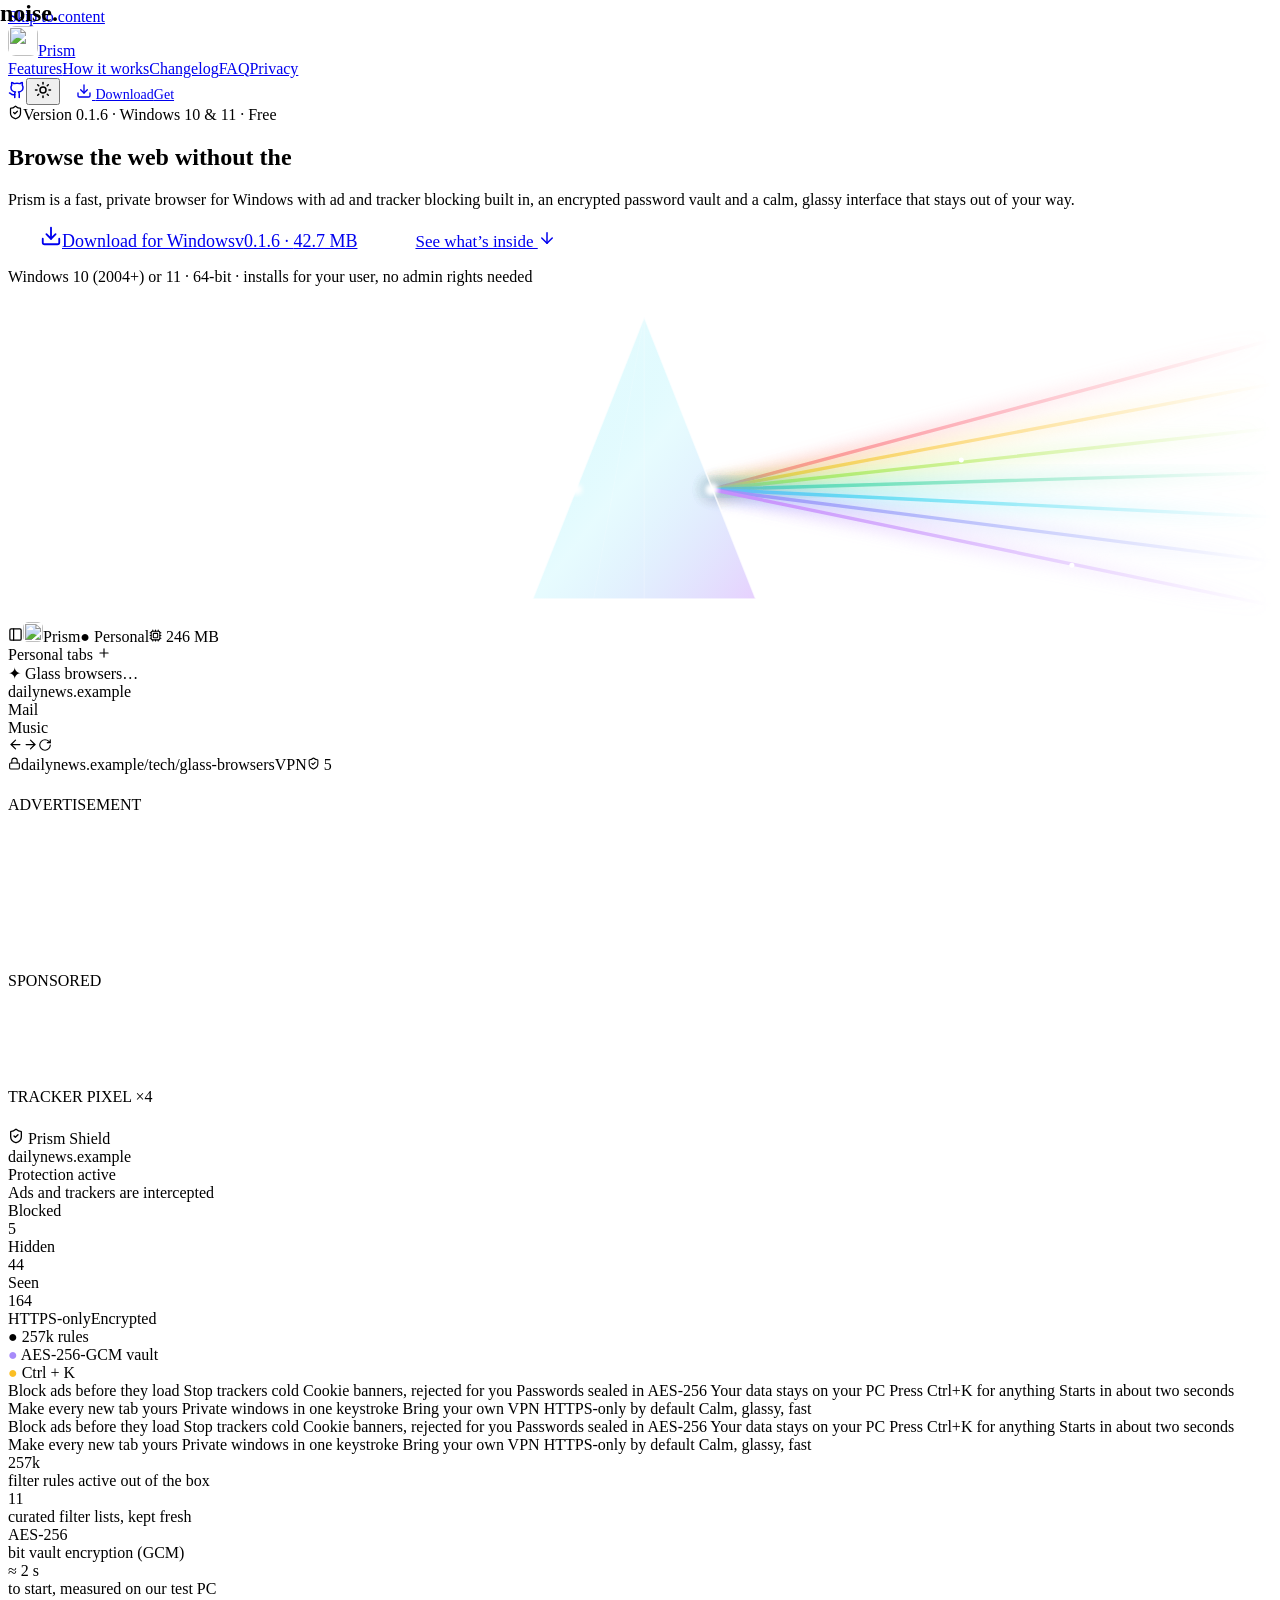
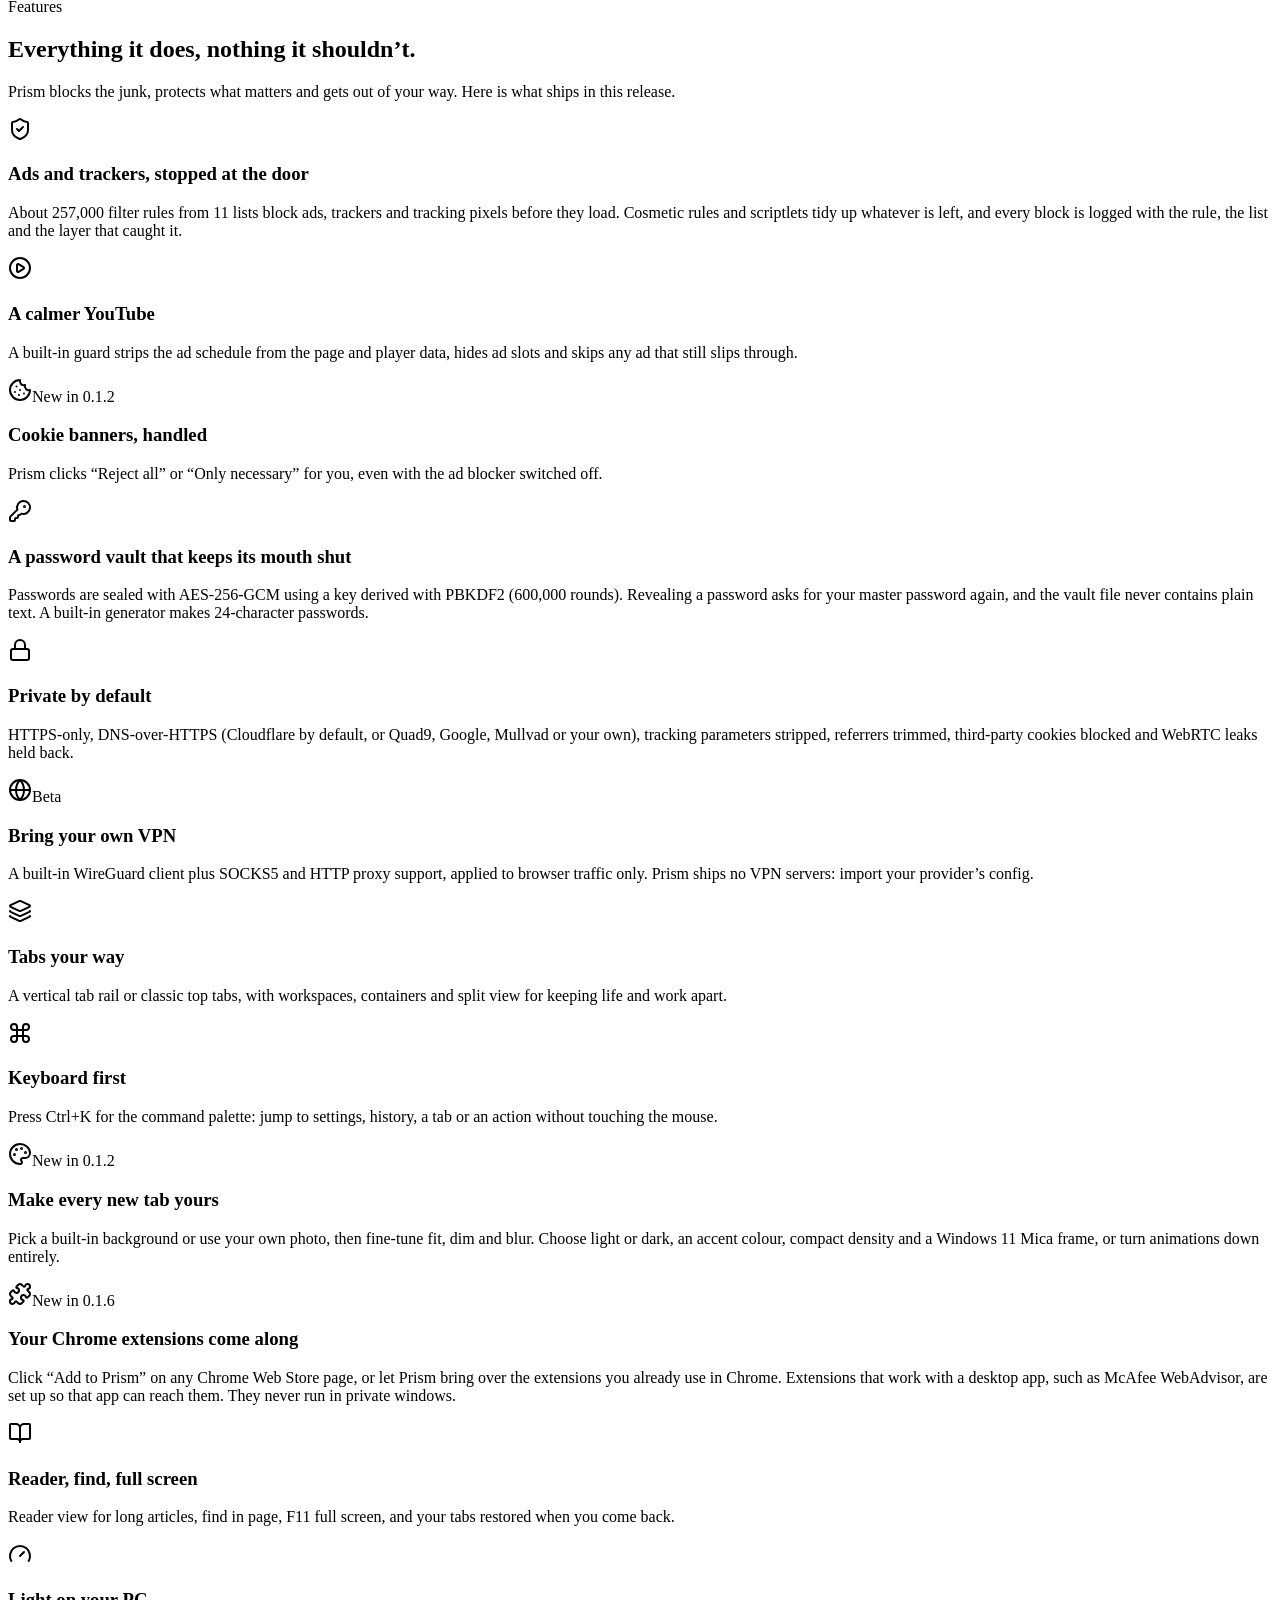
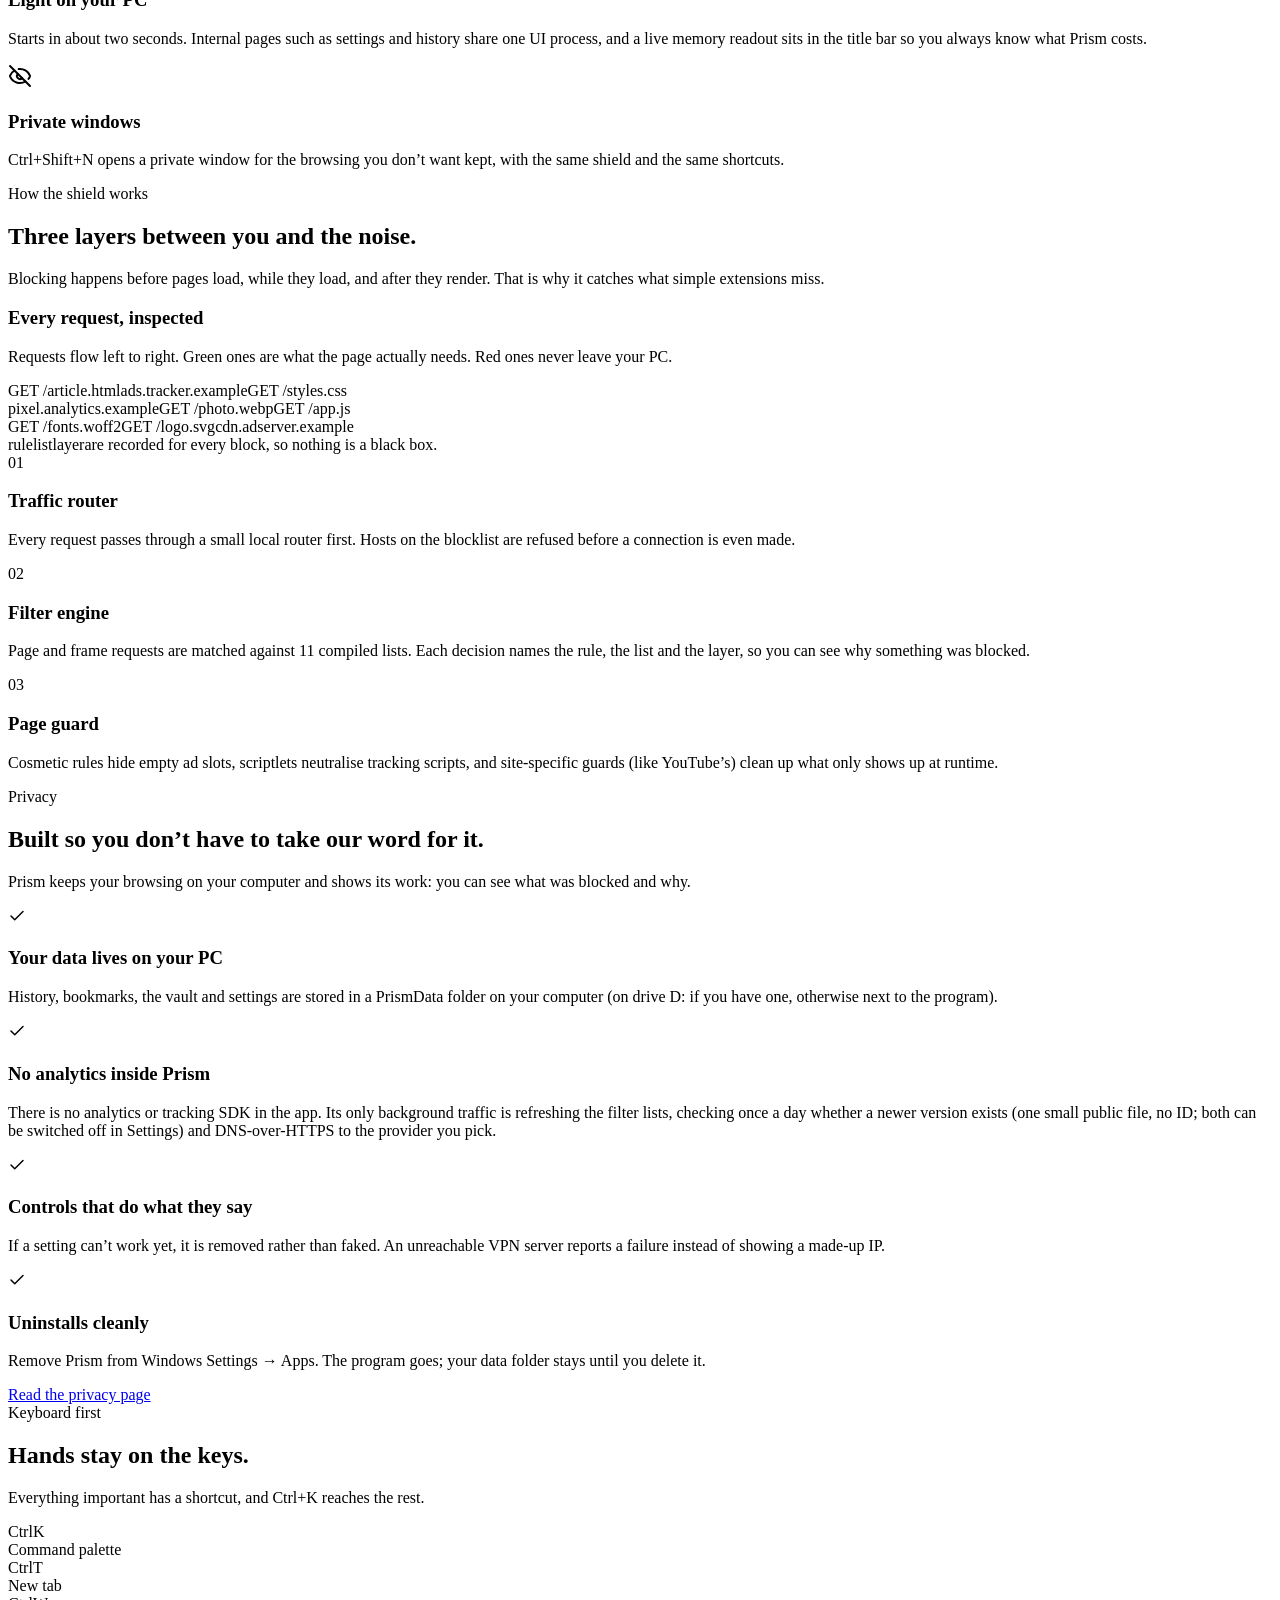
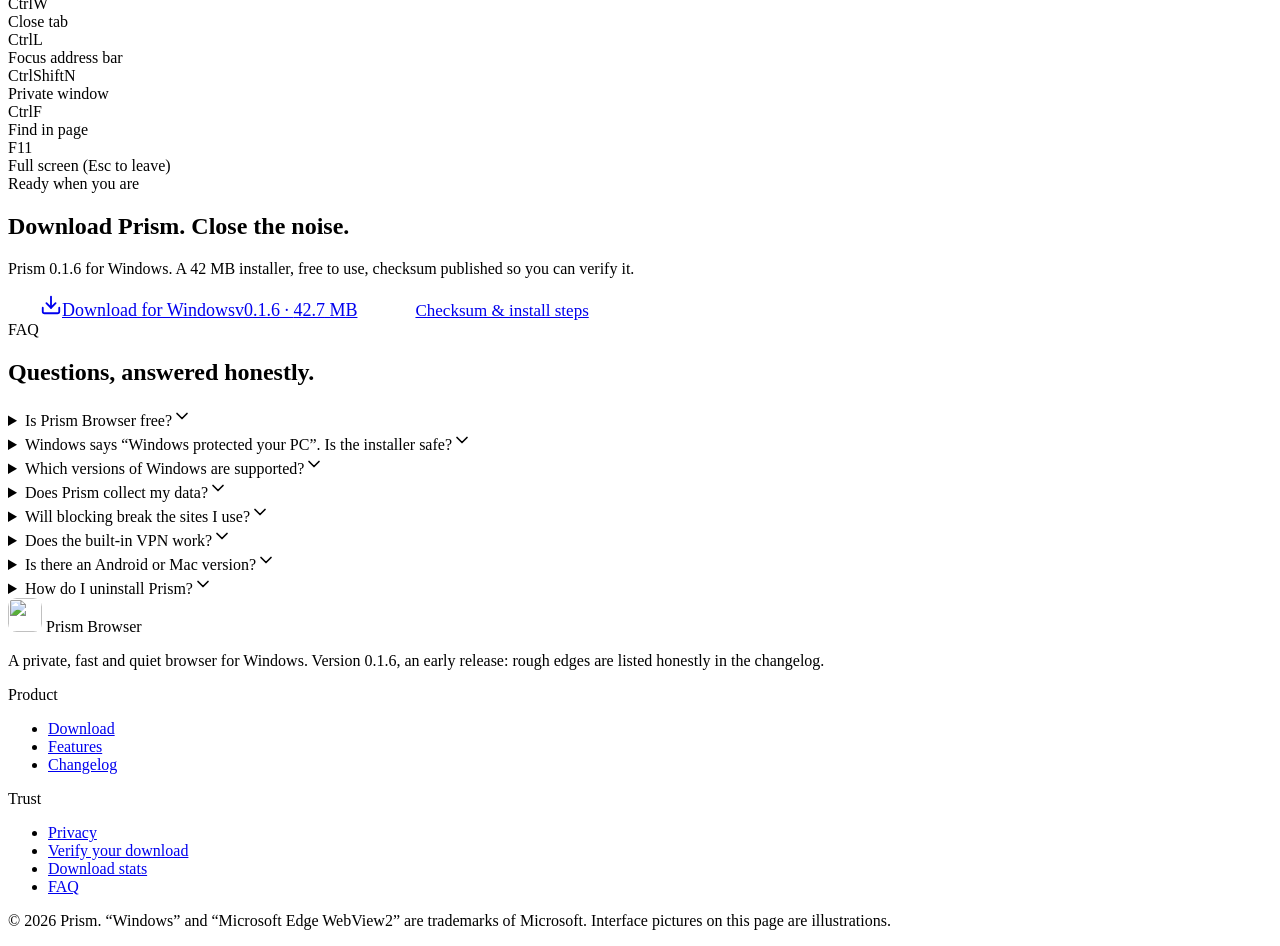
==== commit ca747d69: "Release 0.1.6: faster and lighter, localhost, Chrome Web Store installs, McAfee" ====
--- a/index.html
+++ b/index.html
@@ -37,14 +37,14 @@
     <meta name="twitter:title" content="Prism Browser – a private, ad-blocking browser for Windows">
     <meta name="twitter:description" content="Prism Browser is a fast, privacy-first web browser for Windows 10 and 11 with built-in ad and tracker blocking, an encrypted password vault, cookie-banner rejection and a glassy, calm interface. Free download.">
     <meta name="twitter:image" content="https://mantrap4912-cyber.github.io/prism-browser/og-image.png">
-    <script type="application/ld+json">{"@context":"https://schema.org","@type":"SoftwareApplication","name":"Prism Browser","alternateName":"Prism","applicationCategory":"BrowserApplication","operatingSystem":"Windows 10, Windows 11","softwareVersion":"0.1.3","datePublished":"2026-10-10","fileSize":"42MB","description":"Prism Browser is a fast, privacy-first web browser for Windows 10 and 11 with built-in ad and tracker blocking, an encrypted password vault, cookie-banner rejection and a glassy, calm interface. Free download.","url":"https://mantrap4912-cyber.github.io/prism-browser/","image":"https://mantrap4912-cyber.github.io/prism-browser/prism-256.png","offers":{"@type":"Offer","price":"0","priceCurrency":"USD"}}</script>
+    <script type="application/ld+json">{"@context":"https://schema.org","@type":"SoftwareApplication","name":"Prism Browser","alternateName":"Prism","applicationCategory":"BrowserApplication","operatingSystem":"Windows 10, Windows 11","softwareVersion":"0.1.6","datePublished":"2026-10-26","fileSize":"43MB","description":"Prism Browser is a fast, privacy-first web browser for Windows 10 and 11 with built-in ad and tracker blocking, an encrypted password vault, cookie-banner rejection and a glassy, calm interface. Free download.","url":"https://mantrap4912-cyber.github.io/prism-browser/","image":"https://mantrap4912-cyber.github.io/prism-browser/prism-256.png","offers":{"@type":"Offer","price":"0","priceCurrency":"USD"}}</script>
     <script type="application/ld+json">{"@context":"https://schema.org","@type":"FAQPage","mainEntity":[{"@type":"Question","name":"Is Prism Browser free?","acceptedAnswer":{"@type":"Answer","text":"Yes. Prism Browser is free to download and use."}},{"@type":"Question","name":"Windows says “Windows protected your PC”. Is the installer safe?","acceptedAnswer":{"@type":"Answer","text":"Prism is a new app from an independent publisher and the installer isn’t code-signed yet, so Windows SmartScreen shows a warning for any file it hasn’t seen many times. Choose “More info” → “Run anyway”. You can confirm the file is exactly the one we published by comparing its SHA-256 hash with the one on the download page."}},{"@type":"Question","name":"Which versions of Windows are supported?","acceptedAnswer":{"@type":"Answer","text":"Windows 10 (version 2004 or newer) and Windows 11, 64-bit. Prism renders pages with the Microsoft Edge WebView2 Runtime, which ships with Windows 11 and is installed on most Windows 10 PCs."}},{"@type":"Question","name":"Does Prism collect my data?","acceptedAnswer":{"@type":"Answer","text":"Prism contains no analytics or tracking code. It keeps your data on your PC. In the background it refreshes its filter lists, checks for a newer version by downloading one small public file from GitHub (once at start and then daily, with no ID and nothing about you; you can turn both off in Settings) and, when DNS-over-HTTPS is on, sends DNS queries to the provider you chose."}},{"@type":"Question","name":"Will blocking break the sites I use?","acceptedAnswer":{"@type":"Answer","text":"Occasionally. If a page misbehaves, open the shield button in the address bar and switch protection off for that site. It is remembered for next time."}},{"@type":"Question","name":"Does the built-in VPN work?","acceptedAnswer":{"@type":"Answer","text":"Prism includes a WireGuard client and SOCKS5/HTTP proxy support for browser traffic. It does not include any VPN servers: you import the config from your own provider. It is marked Beta because it is still being tested against more providers."}},{"@type":"Question","name":"Is there an Android or Mac version?","acceptedAnswer":{"@type":"Answer","text":"Windows only for now. An Android version is in development. There is no macOS or Linux build at the moment."}},{"@type":"Question","name":"How do I uninstall Prism?","acceptedAnswer":{"@type":"Answer","text":"Open Windows Settings → Apps → Installed apps, find Prism Browser and choose Uninstall. Your PrismData folder is left in place so you never lose bookmarks by accident."}}]}</script>
     <script type="application/ld+json">{"@context":"https://schema.org","@type":"WebSite","name":"Prism Browser","url":"https://mantrap4912-cyber.github.io/prism-browser/"}</script>
     
-    <script type="module" crossorigin src="/prism-browser/assets/index-iE0BXu1H.js"></script>
+    <script type="module" crossorigin src="/prism-browser/assets/index-DAv5NrZM.js"></script>
     <link rel="stylesheet" crossorigin href="/prism-browser/assets/style-U4mR3H20.css">
   </head>
   <body>
-    <div id="root"><link rel="preload" as="image" href="/prism-browser/prism-256.png"/><div class="bg-stage" aria-hidden="true"><div class="blob b1"></div><div class="blob b2"></div><div class="blob b3"></div><div class="blob b4"></div><div class="bg-grid"></div></div><a href="#main" class="sr-only focus:not-sr-only focus:fixed focus:top-3 focus:left-3 focus:z-[100] glass px-4 py-2">Skip to content</a><header class="nav "><div class="wrap"><nav class="nav-inner glass" aria-label="Main"><a class="flex items-center gap-2.5 font-extrabold tracking-tight text-[17px]" aria-label="Prism Browser home" href="/prism-browser/" aria-current="page"><img src="/prism-browser/prism-256.png" width="30" height="30" alt="" style="border-radius:7.800000000000001px;box-shadow:0 4px 18px -4px color-mix(in srgb, var(--accent) 60%, transparent)"/><span>Prism</span></a><div class="nav-links flex items-center gap-1"><a class="nav-link" href="/prism-browser/#features">Features</a><a class="nav-link" href="/prism-browser/#shield">How it works</a><a class="nav-link" href="/prism-browser/changelog/">Changelog</a><a class="nav-link" href="/prism-browser/#faq">FAQ</a><a class="nav-link" href="/prism-browser/privacy/">Privacy</a></div><div class="flex items-center gap-2"><a class="icon-btn" href="https://github.com/mantrap4912-cyber/prism-browser" aria-label="Prism Browser on GitHub" rel="noopener"><svg xmlns="http://www.w3.org/2000/svg" width="18" height="18" viewBox="0 0 24 24" fill="none" stroke="currentColor" stroke-width="2" stroke-linecap="round" stroke-linejoin="round" class="lucide lucide-github" aria-hidden="true"><path d="M15 22v-4a4.8 4.8 0 0 0-1-3.5c3 0 6-2 6-5.5.08-1.25-.27-2.48-1-3.5.28-1.15.28-2.35 0-3.5 0 0-1 0-3 1.5-2.64-.5-5.36-.5-8 0C6 2 5 2 5 2c-.3 1.15-.3 2.35 0 3.5A5.403 5.403 0 0 0 4 9c0 3.5 3 5.5 6 5.5-.39.49-.68 1.05-.85 1.65-.17.6-.22 1.23-.15 1.85v4"></path><path d="M9 18c-4.51 2-5-2-7-2"></path></svg></a><button class="icon-btn" aria-label="Switch to light theme" title="Toggle theme"><svg xmlns="http://www.w3.org/2000/svg" width="18" height="18" viewBox="0 0 24 24" fill="none" stroke="currentColor" stroke-width="2" stroke-linecap="round" stroke-linejoin="round" class="lucide lucide-sun" aria-hidden="true"><circle cx="12" cy="12" r="4"></circle><path d="M12 2v2"></path><path d="M12 20v2"></path><path d="m4.93 4.93 1.41 1.41"></path><path d="m17.66 17.66 1.41 1.41"></path><path d="M2 12h2"></path><path d="M20 12h2"></path><path d="m6.34 17.66-1.41 1.41"></path><path d="m19.07 4.93-1.41 1.41"></path></svg></button><a class="btn btn-primary" style="padding:11px 16px;font-size:14px" href="/prism-browser/download/"><svg xmlns="http://www.w3.org/2000/svg" width="16" height="16" viewBox="0 0 24 24" fill="none" stroke="currentColor" stroke-width="2" stroke-linecap="round" stroke-linejoin="round" class="lucide lucide-download" aria-hidden="true"><path d="M12 15V3"></path><path d="M21 15v4a2 2 0 0 1-2 2H5a2 2 0 0 1-2-2v-4"></path><path d="m7 10 5 5 5-5"></path></svg> <span class="hidden sm:inline">Download</span><span class="sm:hidden">Get</span></a></div></nav></div></header><main id="main"><section class="wrap pt-36 md:pt-44 text-center"><div class="reveal " style="--d:0ms"><span class="eyebrow"><svg xmlns="http://www.w3.org/2000/svg" width="15" height="15" viewBox="0 0 24 24" fill="none" stroke="currentColor" stroke-width="2" stroke-linecap="round" stroke-linejoin="round" class="lucide lucide-shield-check accent-text" aria-hidden="true"><path d="M20 13c0 5-3.5 7.5-7.66 8.95a1 1 0 0 1-.67-.01C7.5 20.5 4 18 4 13V6a1 1 0 0 1 1-1c2 0 4.5-1.2 6.24-2.72a1.17 1.17 0 0 1 1.52 0C14.51 3.81 17 5 19 5a1 1 0 0 1 1 1z"></path><path d="m9 12 2 2 4-4"></path></svg>Version <!-- -->0.1.3<!-- --> · Windows 10 &amp; 11 · Free</span></div><div class="reveal " style="--d:90ms"><h1 class="h-display mt-6" aria-label="Browse the web without the noise">Browse the web without the <span class="rotor" aria-hidden="true" data-w="cookie banners."><span class="rotor-track" style="position:absolute;left:0;top:0;transform:translateY(0em)"><span><span class="grad-text">noise<!-- -->.</span></span></span></span></h1></div><div class="reveal " style="--d:180ms"><p class="lead mt-6 max-w-2xl mx-auto">Prism is a fast, private browser for Windows with ad and tracker blocking built in, an encrypted password vault and a calm, glassy interface that stays out of your way.</p></div><div class="reveal mt-9 flex flex-wrap items-center justify-center gap-3" style="--d:270ms"><a href="https://github.com/mantrap4912-cyber/prism-browser/releases/download/v0.1.3/PrismSetup-0.1.3.exe" class="btn btn-primary" style="padding:19px 32px;font-size:18px;border-radius:20px" rel="noopener"><svg xmlns="http://www.w3.org/2000/svg" width="22" height="22" viewBox="0 0 24 24" fill="none" stroke="currentColor" stroke-width="2" stroke-linecap="round" stroke-linejoin="round" class="lucide lucide-download" aria-hidden="true"><path d="M12 15V3"></path><path d="M21 15v4a2 2 0 0 1-2 2H5a2 2 0 0 1-2-2v-4"></path><path d="m7 10 5 5 5-5"></path></svg>Download for Windows<span class="opacity-70 font-semibold text-[0.82em]">v<!-- -->0.1.3<!-- --> · <!-- -->42.1<!-- --> MB</span></a><a class="btn btn-glass" style="padding:19px 26px;font-size:17px;border-radius:20px" href="/prism-browser/#features">See what’s inside <svg xmlns="http://www.w3.org/2000/svg" width="18" height="18" viewBox="0 0 24 24" fill="none" stroke="currentColor" stroke-width="2" stroke-linecap="round" stroke-linejoin="round" class="lucide lucide-arrow-down" aria-hidden="true"><path d="M12 5v14"></path><path d="m19 12-7 7-7-7"></path></svg></a></div><div class="reveal " style="--d:340ms"><p class="muted text-sm mt-5">Windows 10 (2004+) or 11 · 64-bit · installs for your user, no admin rights needed</p><div class="mt-3 min-h-7"></div></div><div class="beam-stage" aria-hidden="true"><svg viewBox="0 0 1200 300" preserveAspectRatio="xMidYMid slice"><defs><linearGradient id="beamIn" x1="0" y1="0" x2="1" y2="0"><stop offset="0" stop-color="#fff" stop-opacity="0"></stop><stop offset="0.7" stop-color="#fff" stop-opacity="0.85"></stop><stop offset="1" stop-color="#fff" stop-opacity="1"></stop></linearGradient><linearGradient id="prismFill" x1="0" y1="0" x2="1" y2="1"><stop offset="0" stop-color="#ffffff" stop-opacity="0.55"></stop><stop offset="0.5" stop-color="#67e8f9" stop-opacity="0.16"></stop><stop offset="1" stop-color="#c084fc" stop-opacity="0.38"></stop></linearGradient><linearGradient id="rayFade" x1="0" y1="0" x2="1" y2="0"><stop offset="0" stop-color="#fff" stop-opacity="1"></stop><stop offset="1" stop-color="#fff" stop-opacity="0"></stop></linearGradient><mask id="rayMask" maskUnits="userSpaceOnUse" x="640" y="0" width="560" height="300"><rect x="640" y="0" width="560" height="300" fill="url(#rayFade)"></rect></mask><filter id="blur6" x="-50%" y="-50%" width="200%" height="200%"><feGaussianBlur stdDeviation="7"></feGaussianBlur></filter><filter id="blur2" x="-20%" y="-20%" width="140%" height="140%"><feGaussianBlur stdDeviation="2"></feGaussianBlur></filter></defs><g mask="url(#rayMask)"><g><line x1="668" y1="178" x2="1200" y2="36" stroke="#fb7185" stroke-width="14" stroke-linecap="round" opacity="0.35" filter="url(#blur6)"></line><line class="ray" x1="668" y1="178" x2="1200" y2="36" stroke="#fb7185" stroke-width="3.2" stroke-linecap="round" style="animation-delay:0.9s, 2.7s"></line></g><g><line x1="668" y1="178" x2="1200" y2="78" stroke="#fbbf24" stroke-width="14" stroke-linecap="round" opacity="0.35" filter="url(#blur6)"></line><line class="ray" x1="668" y1="178" x2="1200" y2="78" stroke="#fbbf24" stroke-width="3.2" stroke-linecap="round" style="animation-delay:1s, 2.8s"></line></g><g><line x1="668" y1="178" x2="1200" y2="120" stroke="#a3e635" stroke-width="14" stroke-linecap="round" opacity="0.35" filter="url(#blur6)"></line><line class="ray" x1="668" y1="178" x2="1200" y2="120" stroke="#a3e635" stroke-width="3.2" stroke-linecap="round" style="animation-delay:1.1s, 2.9000000000000004s"></line></g><g><line x1="668" y1="178" x2="1200" y2="162" stroke="#34d399" stroke-width="14" stroke-linecap="round" opacity="0.35" filter="url(#blur6)"></line><line class="ray" x1="668" y1="178" x2="1200" y2="162" stroke="#34d399" stroke-width="3.2" stroke-linecap="round" style="animation-delay:1.2s, 3s"></line></g><g><line x1="668" y1="178" x2="1200" y2="204" stroke="#22d3ee" stroke-width="14" stroke-linecap="round" opacity="0.35" filter="url(#blur6)"></line><line class="ray" x1="668" y1="178" x2="1200" y2="204" stroke="#22d3ee" stroke-width="3.2" stroke-linecap="round" style="animation-delay:1.3s, 3.1s"></line></g><g><line x1="668" y1="178" x2="1200" y2="246" stroke="#818cf8" stroke-width="14" stroke-linecap="round" opacity="0.35" filter="url(#blur6)"></line><line class="ray" x1="668" y1="178" x2="1200" y2="246" stroke="#818cf8" stroke-width="3.2" stroke-linecap="round" style="animation-delay:1.4s, 3.2s"></line></g><g><line x1="668" y1="178" x2="1200" y2="288" stroke="#c084fc" stroke-width="14" stroke-linecap="round" opacity="0.35" filter="url(#blur6)"></line><line class="ray" x1="668" y1="178" x2="1200" y2="288" stroke="#c084fc" stroke-width="3.2" stroke-linecap="round" style="animation-delay:1.5s, 3.3s"></line></g></g><line x1="0" y1="206" x2="540" y2="178" stroke="#fff" stroke-width="12" opacity="0.25" filter="url(#blur6)"></line><line class="beam-in" x1="0" y1="206" x2="540" y2="178" stroke="url(#beamIn)" stroke-width="3.4" stroke-linecap="round"></line><g class="prism-glow"><polygon points="604,14 498,282 710,282" fill="#fff" opacity="0.18" filter="url(#blur6)"></polygon></g><polygon points="604,14 498,282 710,282" fill="url(#prismFill)" stroke="#fff" stroke-opacity="0.75" stroke-width="1.6" stroke-linejoin="round"></polygon><polyline points="604,14 604,282" stroke="#fff" stroke-opacity="0.25" stroke-width="1"></polyline><polyline points="604,14 556,282" stroke="#fff" stroke-opacity="0.15" stroke-width="1"></polyline><circle cx="540" cy="178" r="5" fill="#fff" filter="url(#blur2)"></circle><circle cx="668" cy="178" r="6" fill="#fff" filter="url(#blur2)"></circle><circle class="spark" cx="300" cy="90" r="2.4" fill="#fff" style="animation-delay:0s"></circle><circle class="spark" cx="820" cy="40" r="2.4" fill="#fff" style="animation-delay:0.7s"></circle><circle class="spark" cx="1010" cy="250" r="2.4" fill="#fff" style="animation-delay:1.4s"></circle><circle class="spark" cx="150" cy="250" r="2.4" fill="#fff" style="animation-delay:2.0999999999999996s"></circle><circle class="spark" cx="905" cy="150" r="2.4" fill="#fff" style="animation-delay:2.8s"></circle></svg></div></section><section class="wrap mt-2 md:-mt-8 relative z-10"><div class="reveal mx-auto max-w-5xl px-1 md:px-6" style="--d:0ms"><div class="relative" style="transition:transform 0.25s ease-out;will-change:transform"><div class="mock glass" role="img" aria-label="Illustration of the Prism Browser window blocking ads on a news page"><div class="mock-bar"><svg xmlns="http://www.w3.org/2000/svg" width="15" height="15" viewBox="0 0 24 24" fill="none" stroke="currentColor" stroke-width="2" stroke-linecap="round" stroke-linejoin="round" class="lucide lucide-panel-left muted" aria-hidden="true"><rect width="18" height="18" x="3" y="3" rx="2"></rect><path d="M9 3v18"></path></svg><img src="/prism-browser/prism-256.png" width="20" height="20" alt="" style="border-radius:5.2px;box-shadow:0 4px 18px -4px color-mix(in srgb, var(--accent) 60%, transparent)"/><span class="font-bold">Prism</span><span class="mock-shield" style="background:var(--chip);color:var(--muted)">● Personal</span><span class="flex-1"></span><span class="inline-flex items-center gap-1.5 muted font-mono text-[11px]"><svg xmlns="http://www.w3.org/2000/svg" width="13" height="13" viewBox="0 0 24 24" fill="none" stroke="currentColor" stroke-width="2" stroke-linecap="round" stroke-linejoin="round" class="lucide lucide-cpu" aria-hidden="true"><path d="M12 20v2"></path><path d="M12 2v2"></path><path d="M17 20v2"></path><path d="M17 2v2"></path><path d="M2 12h2"></path><path d="M2 17h2"></path><path d="M2 7h2"></path><path d="M20 12h2"></path><path d="M20 17h2"></path><path d="M20 7h2"></path><path d="M7 20v2"></path><path d="M7 2v2"></path><rect x="4" y="4" width="16" height="16" rx="2"></rect><rect x="8" y="8" width="8" height="8" rx="1"></rect></svg> 246 MB</span><span class="mock-dot"></span><span class="mock-dot"></span><span class="mock-dot"></span></div><div class="mock-body"><aside class="mock-rail"><div class="flex items-center justify-between muted font-bold text-[11px] uppercase tracking-wider px-1 pb-1">Personal tabs <svg xmlns="http://www.w3.org/2000/svg" width="14" height="14" viewBox="0 0 24 24" fill="none" stroke="currentColor" stroke-width="2" stroke-linecap="round" stroke-linejoin="round" class="lucide lucide-plus" aria-hidden="true"><path d="M5 12h14"></path><path d="M12 5v14"></path></svg></div><div class="mock-tab ">✦ <!-- -->Glass browsers…</div><div class="mock-tab on"><span style="width:8px;height:8px;border-radius:3px;background:var(--accent);flex:none"></span>dailynews.example</div><div class="mock-tab">Mail</div><div class="mock-tab">Music</div></aside><div class="mock-main"><div class="flex items-center gap-2 mb-3"><svg xmlns="http://www.w3.org/2000/svg" width="15" height="15" viewBox="0 0 24 24" fill="none" stroke="currentColor" stroke-width="2" stroke-linecap="round" stroke-linejoin="round" class="lucide lucide-arrow-left muted" aria-hidden="true"><path d="m12 19-7-7 7-7"></path><path d="M19 12H5"></path></svg><svg xmlns="http://www.w3.org/2000/svg" width="15" height="15" viewBox="0 0 24 24" fill="none" stroke="currentColor" stroke-width="2" stroke-linecap="round" stroke-linejoin="round" class="lucide lucide-arrow-right muted" aria-hidden="true"><path d="M5 12h14"></path><path d="m12 5 7 7-7 7"></path></svg><svg xmlns="http://www.w3.org/2000/svg" width="14" height="14" viewBox="0 0 24 24" fill="none" stroke="currentColor" stroke-width="2" stroke-linecap="round" stroke-linejoin="round" class="lucide lucide-rotate-cw muted" aria-hidden="true"><path d="M21 12a9 9 0 1 1-9-9c2.52 0 4.93 1 6.74 2.74L21 8"></path><path d="M21 3v5h-5"></path></svg><div class="mock-addr flex-1 min-w-0"><svg xmlns="http://www.w3.org/2000/svg" width="13" height="13" viewBox="0 0 24 24" fill="none" stroke="currentColor" stroke-width="2" stroke-linecap="round" stroke-linejoin="round" class="lucide lucide-lock accent-text" aria-hidden="true"><rect width="18" height="11" x="3" y="11" rx="2" ry="2"></rect><path d="M7 11V7a5 5 0 0 1 10 0v4"></path></svg><span class="url">dailynews.example/tech/glass-browsers</span><span class="muted text-[10.5px] font-semibold">VPN</span><span class="mock-shield"><svg xmlns="http://www.w3.org/2000/svg" width="13" height="13" viewBox="0 0 24 24" fill="none" stroke="currentColor" stroke-width="2" stroke-linecap="round" stroke-linejoin="round" class="lucide lucide-shield-check" aria-hidden="true"><path d="M20 13c0 5-3.5 7.5-7.66 8.95a1 1 0 0 1-.67-.01C7.5 20.5 4 18 4 13V6a1 1 0 0 1 1-1c2 0 4.5-1.2 6.24-2.72a1.17 1.17 0 0 1 1.52 0C14.51 3.81 17 5 19 5a1 1 0 0 1 1 1z"></path><path d="m9 12 2 2 4-4"></path></svg> <!-- -->5</span></div></div><div style="min-height:238px"><div class="sk" style="height:22px;width:62%"></div><div class="mock-ad mt-3 gone" style="height:46px">ADVERTISEMENT</div><div class="grid gap-3 mt-3" style="grid-template-columns:1.4fr 1fr"><div><div class="sk" style="height:110px"></div><div class="sk mt-2" style="height:10px;width:90%"></div><div class="sk mt-1.5" style="height:10px;width:74%"></div></div><div><div class="mock-ad gone" style="height:96px">SPONSORED</div><div class="sk mt-2" style="height:10px"></div><div class="sk mt-1.5" style="height:10px;width:70%"></div><div class="mock-ad mt-2 gone" style="height:40px">TRACKER PIXEL ×4</div></div></div></div><div class="mock-pop glass " aria-hidden="true"><div class="flex items-center gap-2 font-bold"><svg xmlns="http://www.w3.org/2000/svg" width="16" height="16" viewBox="0 0 24 24" fill="none" stroke="currentColor" stroke-width="2" stroke-linecap="round" stroke-linejoin="round" class="lucide lucide-shield-check accent-text" aria-hidden="true"><path d="M20 13c0 5-3.5 7.5-7.66 8.95a1 1 0 0 1-.67-.01C7.5 20.5 4 18 4 13V6a1 1 0 0 1 1-1c2 0 4.5-1.2 6.24-2.72a1.17 1.17 0 0 1 1.52 0C14.51 3.81 17 5 19 5a1 1 0 0 1 1 1z"></path><path d="m9 12 2 2 4-4"></path></svg> Prism Shield</div><div class="muted text-[10.5px] mt-0.5">dailynews.example</div><div class="flex items-center justify-between mt-3 p-2 rounded-xl" style="background:var(--chip)"><div><div class="font-bold text-[12px]">Protection active</div><div class="muted text-[10px]">Ads and trackers are intercepted</div></div><span class="switch"></span></div><div class="grid grid-cols-3 gap-1.5 mt-2 text-center"><div class="rounded-lg py-1.5" style="background:var(--chip)"><div class="muted text-[9.5px] font-semibold">Blocked</div><div class="accent-text font-extrabold text-[13px]">5</div></div><div class="rounded-lg py-1.5" style="background:var(--chip)"><div class="muted text-[9.5px] font-semibold">Hidden</div><div class="accent-text font-extrabold text-[13px]">44</div></div><div class="rounded-lg py-1.5" style="background:var(--chip)"><div class="muted text-[9.5px] font-semibold">Seen</div><div class="accent-text font-extrabold text-[13px]">164</div></div></div><div class="flex items-center justify-between mt-2.5 text-[11px]"><span class="muted">HTTPS-only</span><span class="accent-text font-bold">Encrypted</span></div></div></div></div></div><div class="float-chip glass" style="left:-22px;bottom:96px;animation-delay:0s"><span class="accent-text">●</span> 257k rules</div><div class="float-chip glass" style="right:28px;top:-20px;animation-delay:-2.5s"><span style="color:#a78bfa">●</span> AES-256-GCM vault</div><div class="float-chip glass" style="left:40px;bottom:-18px;animation-delay:-4s"><span style="color:#fbbf24">●</span> Ctrl + K</div></div></div></section><section class="mt-24" aria-label="Highlights"><div class="marquee" aria-label="Highlights"><div class="marquee-track"><div class="flex gap-3.5" aria-hidden="false"><span class="phrase glass" style="border-radius:999px"><i></i> <!-- -->Block ads before they load</span><span class="phrase glass" style="border-radius:999px"><i></i> <!-- -->Stop trackers cold</span><span class="phrase glass" style="border-radius:999px"><i></i> <!-- -->Cookie banners, rejected for you</span><span class="phrase glass" style="border-radius:999px"><i></i> <!-- -->Passwords sealed in AES-256</span><span class="phrase glass" style="border-radius:999px"><i></i> <!-- -->Your data stays on your PC</span><span class="phrase glass" style="border-radius:999px"><i></i> <!-- -->Press Ctrl+K for anything</span><span class="phrase glass" style="border-radius:999px"><i></i> <!-- -->Starts in about two seconds</span><span class="phrase glass" style="border-radius:999px"><i></i> <!-- -->Make every new tab yours</span><span class="phrase glass" style="border-radius:999px"><i></i> <!-- -->Private windows in one keystroke</span><span class="phrase glass" style="border-radius:999px"><i></i> <!-- -->Bring your own VPN</span><span class="phrase glass" style="border-radius:999px"><i></i> <!-- -->HTTPS-only by default</span><span class="phrase glass" style="border-radius:999px"><i></i> <!-- -->Calm, glassy, fast</span></div><div class="flex gap-3.5" aria-hidden="true"><span class="phrase glass" style="border-radius:999px"><i></i> <!-- -->Block ads before they load</span><span class="phrase glass" style="border-radius:999px"><i></i> <!-- -->Stop trackers cold</span><span class="phrase glass" style="border-radius:999px"><i></i> <!-- -->Cookie banners, rejected for you</span><span class="phrase glass" style="border-radius:999px"><i></i> <!-- -->Passwords sealed in AES-256</span><span class="phrase glass" style="border-radius:999px"><i></i> <!-- -->Your data stays on your PC</span><span class="phrase glass" style="border-radius:999px"><i></i> <!-- -->Press Ctrl+K for anything</span><span class="phrase glass" style="border-radius:999px"><i></i> <!-- -->Starts in about two seconds</span><span class="phrase glass" style="border-radius:999px"><i></i> <!-- -->Make every new tab yours</span><span class="phrase glass" style="border-radius:999px"><i></i> <!-- -->Private windows in one keystroke</span><span class="phrase glass" style="border-radius:999px"><i></i> <!-- -->Bring your own VPN</span><span class="phrase glass" style="border-radius:999px"><i></i> <!-- -->HTTPS-only by default</span><span class="phrase glass" style="border-radius:999px"><i></i> <!-- -->Calm, glassy, fast</span></div></div></div></section><section class="wrap mt-24"><div class="reveal glass grid grid-cols-2 lg:grid-cols-4 gap-px overflow-hidden" style="--d:0ms;padding:0"><div class="p-6 md:p-8 text-center"><div class="text-4xl md:text-5xl font-extrabold tracking-tight accent-text tabular-nums"><span>257<!-- -->k</span></div><div class="muted text-sm mt-2 leading-snug">filter rules active out of the box</div></div><div class="p-6 md:p-8 text-center"><div class="text-4xl md:text-5xl font-extrabold tracking-tight accent-text tabular-nums"><span>11</span></div><div class="muted text-sm mt-2 leading-snug">curated filter lists, kept fresh</div></div><div class="p-6 md:p-8 text-center"><div class="text-4xl md:text-5xl font-extrabold tracking-tight accent-text tabular-nums"><span>AES-<!-- -->256</span></div><div class="muted text-sm mt-2 leading-snug">bit vault encryption (GCM)</div></div><div class="p-6 md:p-8 text-center"><div class="text-4xl md:text-5xl font-extrabold tracking-tight accent-text tabular-nums"><span>≈ <!-- -->2<!-- --> s</span></div><div class="muted text-sm mt-2 leading-snug">to start, measured on our test PC</div></div></div></section><section class="wrap mt-32" id="features"><div class="reveal text-center max-w-3xl mx-auto mb-12 md:mb-16" style="--d:0ms"><span class="eyebrow">Features</span><h2 class="h-section mt-5">Everything it does, <span class="grad-text">nothing it shouldn’t.</span></h2><p class="lead mt-4">Prism blocks the junk, protects what matters and gets out of your way. Here is what ships in this release.</p></div><div class="grid gap-5 md:grid-cols-2 lg:grid-cols-3"><div class="reveal glass glass-hover p-7 lg:col-span-2" style="--d:0ms"><div class="flex items-start justify-between gap-3"><span class="inline-grid place-items-center w-12 h-12 rounded-2xl" style="background:color-mix(in srgb, var(--accent) 16%, transparent);color:var(--accent)"><svg xmlns="http://www.w3.org/2000/svg" width="24" height="24" viewBox="0 0 24 24" fill="none" stroke="currentColor" stroke-width="2" stroke-linecap="round" stroke-linejoin="round" class="lucide lucide-shield-check" aria-hidden="true"><path d="M20 13c0 5-3.5 7.5-7.66 8.95a1 1 0 0 1-.67-.01C7.5 20.5 4 18 4 13V6a1 1 0 0 1 1-1c2 0 4.5-1.2 6.24-2.72a1.17 1.17 0 0 1 1.52 0C14.51 3.81 17 5 19 5a1 1 0 0 1 1 1z"></path><path d="m9 12 2 2 4-4"></path></svg></span></div><h3 class="text-xl font-bold tracking-tight mt-5">Ads and trackers, stopped at the door</h3><p class="muted mt-2.5 leading-relaxed text-[15px]">About 257,000 filter rules from 11 lists block ads, trackers and tracking pixels before they load. Cosmetic rules and scriptlets tidy up whatever is left, and every block is logged with the rule, the list and the layer that caught it.</p></div><div class="reveal glass glass-hover p-7 " style="--d:90ms"><div class="flex items-start justify-between gap-3"><span class="inline-grid place-items-center w-12 h-12 rounded-2xl" style="background:color-mix(in srgb, var(--accent) 16%, transparent);color:var(--accent)"><svg xmlns="http://www.w3.org/2000/svg" width="24" height="24" viewBox="0 0 24 24" fill="none" stroke="currentColor" stroke-width="2" stroke-linecap="round" stroke-linejoin="round" class="lucide lucide-circle-play" aria-hidden="true"><path d="M9 9.003a1 1 0 0 1 1.517-.859l4.997 2.997a1 1 0 0 1 0 1.718l-4.997 2.997A1 1 0 0 1 9 14.996z"></path><circle cx="12" cy="12" r="10"></circle></svg></span></div><h3 class="text-xl font-bold tracking-tight mt-5">A calmer YouTube</h3><p class="muted mt-2.5 leading-relaxed text-[15px]">A built-in guard strips the ad schedule from the page and player data, hides ad slots and skips any ad that still slips through.</p></div><div class="reveal glass glass-hover p-7 " style="--d:180ms"><div class="flex items-start justify-between gap-3"><span class="inline-grid place-items-center w-12 h-12 rounded-2xl" style="background:color-mix(in srgb, var(--accent) 16%, transparent);color:var(--accent)"><svg xmlns="http://www.w3.org/2000/svg" width="24" height="24" viewBox="0 0 24 24" fill="none" stroke="currentColor" stroke-width="2" stroke-linecap="round" stroke-linejoin="round" class="lucide lucide-cookie" aria-hidden="true"><path d="M12 2a10 10 0 1 0 10 10 4 4 0 0 1-5-5 4 4 0 0 1-5-5"></path><path d="M8.5 8.5v.01"></path><path d="M16 15.5v.01"></path><path d="M12 12v.01"></path><path d="M11 17v.01"></path><path d="M7 14v.01"></path></svg></span><span class="badge ">New in 0.1.2</span></div><h3 class="text-xl font-bold tracking-tight mt-5">Cookie banners, handled</h3><p class="muted mt-2.5 leading-relaxed text-[15px]">Prism clicks “Reject all” or “Only necessary” for you, even with the ad blocker switched off.</p></div><div class="reveal glass glass-hover p-7 lg:col-span-2" style="--d:0ms"><div class="flex items-start justify-between gap-3"><span class="inline-grid place-items-center w-12 h-12 rounded-2xl" style="background:color-mix(in srgb, var(--accent) 16%, transparent);color:var(--accent)"><svg xmlns="http://www.w3.org/2000/svg" width="24" height="24" viewBox="0 0 24 24" fill="none" stroke="currentColor" stroke-width="2" stroke-linecap="round" stroke-linejoin="round" class="lucide lucide-key-round" aria-hidden="true"><path d="M2.586 17.414A2 2 0 0 0 2 18.828V21a1 1 0 0 0 1 1h3a1 1 0 0 0 1-1v-1a1 1 0 0 1 1-1h1a1 1 0 0 0 1-1v-1a1 1 0 0 1 1-1h.172a2 2 0 0 0 1.414-.586l.814-.814a6.5 6.5 0 1 0-4-4z"></path><circle cx="16.5" cy="7.5" r=".5" fill="currentColor"></circle></svg></span></div><h3 class="text-xl font-bold tracking-tight mt-5">A password vault that keeps its mouth shut</h3><p class="muted mt-2.5 leading-relaxed text-[15px]">Passwords are sealed with AES-256-GCM using a key derived with PBKDF2 (600,000 rounds). Revealing a password asks for your master password again, and the vault file never contains plain text. A built-in generator makes 24-character passwords.</p></div><div class="reveal glass glass-hover p-7 " style="--d:90ms"><div class="flex items-start justify-between gap-3"><span class="inline-grid place-items-center w-12 h-12 rounded-2xl" style="background:color-mix(in srgb, var(--accent) 16%, transparent);color:var(--accent)"><svg xmlns="http://www.w3.org/2000/svg" width="24" height="24" viewBox="0 0 24 24" fill="none" stroke="currentColor" stroke-width="2" stroke-linecap="round" stroke-linejoin="round" class="lucide lucide-lock" aria-hidden="true"><rect width="18" height="11" x="3" y="11" rx="2" ry="2"></rect><path d="M7 11V7a5 5 0 0 1 10 0v4"></path></svg></span></div><h3 class="text-xl font-bold tracking-tight mt-5">Private by default</h3><p class="muted mt-2.5 leading-relaxed text-[15px]">HTTPS-only, DNS-over-HTTPS (Cloudflare by default, or Quad9, Google, Mullvad or your own), tracking parameters stripped, referrers trimmed, third-party cookies blocked and WebRTC leaks held back.</p></div><div class="reveal glass glass-hover p-7 " style="--d:180ms"><div class="flex items-start justify-between gap-3"><span class="inline-grid place-items-center w-12 h-12 rounded-2xl" style="background:color-mix(in srgb, var(--accent) 16%, transparent);color:var(--accent)"><svg xmlns="http://www.w3.org/2000/svg" width="24" height="24" viewBox="0 0 24 24" fill="none" stroke="currentColor" stroke-width="2" stroke-linecap="round" stroke-linejoin="round" class="lucide lucide-globe" aria-hidden="true"><circle cx="12" cy="12" r="10"></circle><path d="M12 2a14.5 14.5 0 0 0 0 20 14.5 14.5 0 0 0 0-20"></path><path d="M2 12h20"></path></svg></span><span class="badge warn">Beta</span></div><h3 class="text-xl font-bold tracking-tight mt-5">Bring your own VPN</h3><p class="muted mt-2.5 leading-relaxed text-[15px]">A built-in WireGuard client plus SOCKS5 and HTTP proxy support, applied to browser traffic only. Prism ships no VPN servers: import your provider’s config.</p></div><div class="reveal glass glass-hover p-7 " style="--d:0ms"><div class="flex items-start justify-between gap-3"><span class="inline-grid place-items-center w-12 h-12 rounded-2xl" style="background:color-mix(in srgb, var(--accent) 16%, transparent);color:var(--accent)"><svg xmlns="http://www.w3.org/2000/svg" width="24" height="24" viewBox="0 0 24 24" fill="none" stroke="currentColor" stroke-width="2" stroke-linecap="round" stroke-linejoin="round" class="lucide lucide-layers" aria-hidden="true"><path d="M12.83 2.18a2 2 0 0 0-1.66 0L2.6 6.08a1 1 0 0 0 0 1.83l8.58 3.91a2 2 0 0 0 1.66 0l8.58-3.9a1 1 0 0 0 0-1.83z"></path><path d="M2 12a1 1 0 0 0 .58.91l8.6 3.91a2 2 0 0 0 1.65 0l8.58-3.9A1 1 0 0 0 22 12"></path><path d="M2 17a1 1 0 0 0 .58.91l8.6 3.91a2 2 0 0 0 1.65 0l8.58-3.9A1 1 0 0 0 22 17"></path></svg></span></div><h3 class="text-xl font-bold tracking-tight mt-5">Tabs your way</h3><p class="muted mt-2.5 leading-relaxed text-[15px]">A vertical tab rail or classic top tabs, with workspaces, containers and split view for keeping life and work apart.</p></div><div class="reveal glass glass-hover p-7 " style="--d:90ms"><div class="flex items-start justify-between gap-3"><span class="inline-grid place-items-center w-12 h-12 rounded-2xl" style="background:color-mix(in srgb, var(--accent) 16%, transparent);color:var(--accent)"><svg xmlns="http://www.w3.org/2000/svg" width="24" height="24" viewBox="0 0 24 24" fill="none" stroke="currentColor" stroke-width="2" stroke-linecap="round" stroke-linejoin="round" class="lucide lucide-command" aria-hidden="true"><path d="M15 6v12a3 3 0 1 0 3-3H6a3 3 0 1 0 3 3V6a3 3 0 1 0-3 3h12a3 3 0 1 0-3-3"></path></svg></span></div><h3 class="text-xl font-bold tracking-tight mt-5">Keyboard first</h3><p class="muted mt-2.5 leading-relaxed text-[15px]">Press Ctrl+K for the command palette: jump to settings, history, a tab or an action without touching the mouse.</p></div><div class="reveal glass glass-hover p-7 lg:col-span-2" style="--d:180ms"><div class="flex items-start justify-between gap-3"><span class="inline-grid place-items-center w-12 h-12 rounded-2xl" style="background:color-mix(in srgb, var(--accent) 16%, transparent);color:var(--accent)"><svg xmlns="http://www.w3.org/2000/svg" width="24" height="24" viewBox="0 0 24 24" fill="none" stroke="currentColor" stroke-width="2" stroke-linecap="round" stroke-linejoin="round" class="lucide lucide-palette" aria-hidden="true"><path d="M12 22a1 1 0 0 1 0-20 10 9 0 0 1 10 9 5 5 0 0 1-5 5h-2.25a1.75 1.75 0 0 0-1.4 2.8l.3.4a1.75 1.75 0 0 1-1.4 2.8z"></path><circle cx="13.5" cy="6.5" r=".5" fill="currentColor"></circle><circle cx="17.5" cy="10.5" r=".5" fill="currentColor"></circle><circle cx="6.5" cy="12.5" r=".5" fill="currentColor"></circle><circle cx="8.5" cy="7.5" r=".5" fill="currentColor"></circle></svg></span><span class="badge ">New in 0.1.2</span></div><h3 class="text-xl font-bold tracking-tight mt-5">Make every new tab yours</h3><p class="muted mt-2.5 leading-relaxed text-[15px]">Pick a built-in background or use your own photo, then fine-tune fit, dim and blur. Choose light or dark, an accent colour, compact density and a Windows 11 Mica frame, or turn animations down entirely.</p></div><div class="reveal glass glass-hover p-7 " style="--d:0ms"><div class="flex items-start justify-between gap-3"><span class="inline-grid place-items-center w-12 h-12 rounded-2xl" style="background:color-mix(in srgb, var(--accent) 16%, transparent);color:var(--accent)"><svg xmlns="http://www.w3.org/2000/svg" width="24" height="24" viewBox="0 0 24 24" fill="none" stroke="currentColor" stroke-width="2" stroke-linecap="round" stroke-linejoin="round" class="lucide lucide-book-open" aria-hidden="true"><path d="M12 7v14"></path><path d="M3 18a1 1 0 0 1-1-1V4a1 1 0 0 1 1-1h5a4 4 0 0 1 4 4 4 4 0 0 1 4-4h5a1 1 0 0 1 1 1v13a1 1 0 0 1-1 1h-6a3 3 0 0 0-3 3 3 3 0 0 0-3-3z"></path></svg></span></div><h3 class="text-xl font-bold tracking-tight mt-5">Reader, find, full screen</h3><p class="muted mt-2.5 leading-relaxed text-[15px]">Reader view for long articles, find in page, F11 full screen, and your tabs restored when you come back.</p></div><div class="reveal glass glass-hover p-7 " style="--d:90ms"><div class="flex items-start justify-between gap-3"><span class="inline-grid place-items-center w-12 h-12 rounded-2xl" style="background:color-mix(in srgb, var(--accent) 16%, transparent);color:var(--accent)"><svg xmlns="http://www.w3.org/2000/svg" width="24" height="24" viewBox="0 0 24 24" fill="none" stroke="currentColor" stroke-width="2" stroke-linecap="round" stroke-linejoin="round" class="lucide lucide-gauge" aria-hidden="true"><path d="m12 14 4-4"></path><path d="M3.34 19a10 10 0 1 1 17.32 0"></path></svg></span></div><h3 class="text-xl font-bold tracking-tight mt-5">Light on your PC</h3><p class="muted mt-2.5 leading-relaxed text-[15px]">Starts in about two seconds. Internal pages such as settings and history share one UI process, and a live memory readout sits in the title bar so you always know what Prism costs.</p></div><div class="reveal glass glass-hover p-7 " style="--d:180ms"><div class="flex items-start justify-between gap-3"><span class="inline-grid place-items-center w-12 h-12 rounded-2xl" style="background:color-mix(in srgb, var(--accent) 16%, transparent);color:var(--accent)"><svg xmlns="http://www.w3.org/2000/svg" width="24" height="24" viewBox="0 0 24 24" fill="none" stroke="currentColor" stroke-width="2" stroke-linecap="round" stroke-linejoin="round" class="lucide lucide-eye-off" aria-hidden="true"><path d="M10.733 5.076a10.744 10.744 0 0 1 11.205 6.575 1 1 0 0 1 0 .696 10.747 10.747 0 0 1-1.444 2.49"></path><path d="M14.084 14.158a3 3 0 0 1-4.242-4.242"></path><path d="M17.479 17.499a10.75 10.75 0 0 1-15.417-5.151 1 1 0 0 1 0-.696 10.75 10.75 0 0 1 4.446-5.143"></path><path d="m2 2 20 20"></path></svg></span></div><h3 class="text-xl font-bold tracking-tight mt-5">Private windows</h3><p class="muted mt-2.5 leading-relaxed text-[15px]">Ctrl+Shift+N opens a private window for the browsing you don’t want kept, with the same shield and the same shortcuts.</p></div></div></section><section class="wrap mt-32" id="shield"><div class="reveal text-center max-w-3xl mx-auto mb-12 md:mb-16" style="--d:0ms"><span class="eyebrow">How the shield works</span><h2 class="h-section mt-5">Three layers between you and the noise.</h2><p class="lead mt-4">Blocking happens before pages load, while they load, and after they render. That is why it catches what simple extensions miss.</p></div><div class="grid gap-6 lg:grid-cols-[1.05fr_1fr] items-stretch"><div class="reveal glass p-7 md:p-8 flex flex-col justify-between gap-8" style="--d:0ms"><div><h3 class="text-xl font-bold">Every request, inspected</h3><p class="muted mt-2 text-[15px] leading-relaxed">Requests flow left to right. Green ones are what the page actually needs. Red ones never leave your PC.</p></div><div class="space-y-3" aria-hidden="true"><div class="lane"><span class="gate"></span><span class="req " style="--d:0s">GET /article.html</span><span class="req bad" style="--d:-3s">ads.tracker.example</span><span class="req " style="--d:-6s">GET /styles.css</span></div><div class="lane"><span class="gate"></span><span class="req bad" style="--d:-1.1s">pixel.analytics.example</span><span class="req " style="--d:-4.1s">GET /photo.webp</span><span class="req " style="--d:-7.1s">GET /app.js</span></div><div class="lane"><span class="gate"></span><span class="req " style="--d:-2.2s">GET /fonts.woff2</span><span class="req " style="--d:-5.2s">GET /logo.svg</span><span class="req bad" style="--d:-8.2s">cdn.adserver.example</span></div></div><div class="flex flex-wrap gap-2 text-xs font-semibold muted"><span class="kbd">rule</span><span class="kbd">list</span><span class="kbd">layer</span><span class="self-center">are recorded for every block, so nothing is a black box.</span></div></div><div class="grid gap-5"><div class="reveal glass glass-hover p-6 flex gap-5" style="--d:0ms"><div class="mono text-3xl font-medium grad-text leading-none pt-1">01</div><div><h3 class="text-lg font-bold">Traffic router</h3><p class="muted mt-1.5 text-[15px] leading-relaxed">Every request passes through a small local router first. Hosts on the blocklist are refused before a connection is even made.</p></div></div><div class="reveal glass glass-hover p-6 flex gap-5" style="--d:110ms"><div class="mono text-3xl font-medium grad-text leading-none pt-1">02</div><div><h3 class="text-lg font-bold">Filter engine</h3><p class="muted mt-1.5 text-[15px] leading-relaxed">Page and frame requests are matched against 11 compiled lists. Each decision names the rule, the list and the layer, so you can see why something was blocked.</p></div></div><div class="reveal glass glass-hover p-6 flex gap-5" style="--d:220ms"><div class="mono text-3xl font-medium grad-text leading-none pt-1">03</div><div><h3 class="text-lg font-bold">Page guard</h3><p class="muted mt-1.5 text-[15px] leading-relaxed">Cosmetic rules hide empty ad slots, scriptlets neutralise tracking scripts, and site-specific guards (like YouTube’s) clean up what only shows up at runtime.</p></div></div></div></div></section><section class="wrap mt-32" id="privacy"><div class="reveal text-center max-w-3xl mx-auto mb-12 md:mb-16" style="--d:0ms"><span class="eyebrow">Privacy</span><h2 class="h-section mt-5">Built so you don’t have to <span class="grad-text"><span aria-label="take our word for it.">take our word for it.</span><span class="caret" aria-hidden="true"></span></span></h2><p class="lead mt-4">Prism keeps your browsing on your computer and shows its work: you can see what was blocked and why.</p></div><div class="grid gap-5 md:grid-cols-2"><div class="reveal glass glass-hover p-7" style="--d:0ms"><div class="flex items-center gap-3"><span class="grid place-items-center w-9 h-9 rounded-xl accent-text" style="background:color-mix(in srgb, var(--accent) 16%, transparent)"><svg xmlns="http://www.w3.org/2000/svg" width="18" height="18" viewBox="0 0 24 24" fill="none" stroke="currentColor" stroke-width="2" stroke-linecap="round" stroke-linejoin="round" class="lucide lucide-check" aria-hidden="true"><path d="M20 6 9 17l-5-5"></path></svg></span><h3 class="text-lg font-bold">Your data lives on your PC</h3></div><p class="muted mt-3 leading-relaxed text-[15px]">History, bookmarks, the vault and settings are stored in a PrismData folder on your computer (on drive D: if you have one, otherwise next to the program).</p></div><div class="reveal glass glass-hover p-7" style="--d:100ms"><div class="flex items-center gap-3"><span class="grid place-items-center w-9 h-9 rounded-xl accent-text" style="background:color-mix(in srgb, var(--accent) 16%, transparent)"><svg xmlns="http://www.w3.org/2000/svg" width="18" height="18" viewBox="0 0 24 24" fill="none" stroke="currentColor" stroke-width="2" stroke-linecap="round" stroke-linejoin="round" class="lucide lucide-check" aria-hidden="true"><path d="M20 6 9 17l-5-5"></path></svg></span><h3 class="text-lg font-bold">No analytics inside Prism</h3></div><p class="muted mt-3 leading-relaxed text-[15px]">There is no analytics or tracking SDK in the app. Its only background traffic is refreshing the filter lists, checking once a day whether a newer version exists (one small public file, no ID; both can be switched off in Settings) and DNS-over-HTTPS to the provider you pick.</p></div><div class="reveal glass glass-hover p-7" style="--d:0ms"><div class="flex items-center gap-3"><span class="grid place-items-center w-9 h-9 rounded-xl accent-text" style="background:color-mix(in srgb, var(--accent) 16%, transparent)"><svg xmlns="http://www.w3.org/2000/svg" width="18" height="18" viewBox="0 0 24 24" fill="none" stroke="currentColor" stroke-width="2" stroke-linecap="round" stroke-linejoin="round" class="lucide lucide-check" aria-hidden="true"><path d="M20 6 9 17l-5-5"></path></svg></span><h3 class="text-lg font-bold">Controls that do what they say</h3></div><p class="muted mt-3 leading-relaxed text-[15px]">If a setting can’t work yet, it is removed rather than faked. An unreachable VPN server reports a failure instead of showing a made-up IP.</p></div><div class="reveal glass glass-hover p-7" style="--d:100ms"><div class="flex items-center gap-3"><span class="grid place-items-center w-9 h-9 rounded-xl accent-text" style="background:color-mix(in srgb, var(--accent) 16%, transparent)"><svg xmlns="http://www.w3.org/2000/svg" width="18" height="18" viewBox="0 0 24 24" fill="none" stroke="currentColor" stroke-width="2" stroke-linecap="round" stroke-linejoin="round" class="lucide lucide-check" aria-hidden="true"><path d="M20 6 9 17l-5-5"></path></svg></span><h3 class="text-lg font-bold">Uninstalls cleanly</h3></div><p class="muted mt-3 leading-relaxed text-[15px]">Remove Prism from Windows Settings → Apps. The program goes; your data folder stays until you delete it.</p></div></div><div class="reveal text-center mt-8" style="--d:0ms"><a class="btn btn-glass" href="/prism-browser/privacy/">Read the privacy page</a></div></section><section class="wrap mt-32"><div class="reveal text-center max-w-3xl mx-auto mb-12 md:mb-16" style="--d:0ms"><span class="eyebrow">Keyboard first</span><h2 class="h-section mt-5">Hands stay on the keys.</h2><p class="lead mt-4">Everything important has a shortcut, and Ctrl+K reaches the rest.</p></div><div class="flex flex-wrap justify-center gap-3"><div class="reveal glass glass-hover p-5 basis-full sm:basis-[calc(50%-6px)] lg:basis-[calc(25%-9px)]" style="--d:0ms;border-radius:20px"><div class="flex flex-wrap gap-1.5"><span class="kbd">Ctrl</span><span class="kbd">K</span></div><div class="mt-3 font-semibold text-[15px]">Command palette</div></div><div class="reveal glass glass-hover p-5 basis-full sm:basis-[calc(50%-6px)] lg:basis-[calc(25%-9px)]" style="--d:50ms;border-radius:20px"><div class="flex flex-wrap gap-1.5"><span class="kbd">Ctrl</span><span class="kbd">T</span></div><div class="mt-3 font-semibold text-[15px]">New tab</div></div><div class="reveal glass glass-hover p-5 basis-full sm:basis-[calc(50%-6px)] lg:basis-[calc(25%-9px)]" style="--d:100ms;border-radius:20px"><div class="flex flex-wrap gap-1.5"><span class="kbd">Ctrl</span><span class="kbd">W</span></div><div class="mt-3 font-semibold text-[15px]">Close tab</div></div><div class="reveal glass glass-hover p-5 basis-full sm:basis-[calc(50%-6px)] lg:basis-[calc(25%-9px)]" style="--d:150ms;border-radius:20px"><div class="flex flex-wrap gap-1.5"><span class="kbd">Ctrl</span><span class="kbd">L</span></div><div class="mt-3 font-semibold text-[15px]">Focus address bar</div></div><div class="reveal glass glass-hover p-5 basis-full sm:basis-[calc(50%-6px)] lg:basis-[calc(25%-9px)]" style="--d:200ms;border-radius:20px"><div class="flex flex-wrap gap-1.5"><span class="kbd">Ctrl</span><span class="kbd">Shift</span><span class="kbd">N</span></div><div class="mt-3 font-semibold text-[15px]">Private window</div></div><div class="reveal glass glass-hover p-5 basis-full sm:basis-[calc(50%-6px)] lg:basis-[calc(25%-9px)]" style="--d:250ms;border-radius:20px"><div class="flex flex-wrap gap-1.5"><span class="kbd">Ctrl</span><span class="kbd">F</span></div><div class="mt-3 font-semibold text-[15px]">Find in page</div></div><div class="reveal glass glass-hover p-5 basis-full sm:basis-[calc(50%-6px)] lg:basis-[calc(25%-9px)]" style="--d:300ms;border-radius:20px"><div class="flex flex-wrap gap-1.5"><span class="kbd">F11</span></div><div class="mt-3 font-semibold text-[15px]">Full screen (Esc to leave)</div></div></div></section><section class="wrap mt-32" id="get"><div class="reveal glass p-10 md:p-16 text-center" style="--d:0ms;border-radius:36px"><span class="eyebrow">Ready when you are</span><h2 class="h-section mt-5">Download Prism. <span class="grad-text">Close the noise.</span></h2><p class="lead mt-4 max-w-xl mx-auto">Prism <!-- -->0.1.3<!-- --> for Windows. A 42 MB installer, free to use, checksum published so you can verify it.</p><div class="mt-8 flex flex-wrap items-center justify-center gap-3"><a href="https://github.com/mantrap4912-cyber/prism-browser/releases/download/v0.1.3/PrismSetup-0.1.3.exe" class="btn btn-primary" style="padding:19px 32px;font-size:18px;border-radius:20px" rel="noopener"><svg xmlns="http://www.w3.org/2000/svg" width="22" height="22" viewBox="0 0 24 24" fill="none" stroke="currentColor" stroke-width="2" stroke-linecap="round" stroke-linejoin="round" class="lucide lucide-download" aria-hidden="true"><path d="M12 15V3"></path><path d="M21 15v4a2 2 0 0 1-2 2H5a2 2 0 0 1-2-2v-4"></path><path d="m7 10 5 5 5-5"></path></svg>Download for Windows<span class="opacity-70 font-semibold text-[0.82em]">v<!-- -->0.1.3<!-- --> · <!-- -->42.1<!-- --> MB</span></a><a class="btn btn-glass" style="padding:19px 26px;font-size:17px;border-radius:20px" href="/prism-browser/download/">Checksum &amp; install steps</a></div></div></section><section class="wrap mt-32" id="faq"><div class="reveal text-center max-w-3xl mx-auto mb-12 md:mb-16" style="--d:0ms"><span class="eyebrow">FAQ</span><h2 class="h-section mt-5">Questions, answered honestly.</h2></div><div class="max-w-3xl mx-auto space-y-3"><div class="reveal " style="--d:0ms"><details class="faq-item glass" style="border-radius:20px"><summary class="flex items-center justify-between gap-4 p-5 md:p-6 font-bold text-[16px]"><span>Is Prism Browser free?</span><svg xmlns="http://www.w3.org/2000/svg" width="20" height="20" viewBox="0 0 24 24" fill="none" stroke="currentColor" stroke-width="2" stroke-linecap="round" stroke-linejoin="round" class="lucide lucide-chevron-down chev muted flex-none" aria-hidden="true"><path d="m6 9 6 6 6-6"></path></svg></summary><p class="px-5 md:px-6 pb-5 md:pb-6 -mt-1 muted leading-relaxed text-[15px]">Yes. Prism Browser is free to download and use.</p></details></div><div class="reveal " style="--d:40ms"><details class="faq-item glass" style="border-radius:20px"><summary class="flex items-center justify-between gap-4 p-5 md:p-6 font-bold text-[16px]"><span>Windows says “Windows protected your PC”. Is the installer safe?</span><svg xmlns="http://www.w3.org/2000/svg" width="20" height="20" viewBox="0 0 24 24" fill="none" stroke="currentColor" stroke-width="2" stroke-linecap="round" stroke-linejoin="round" class="lucide lucide-chevron-down chev muted flex-none" aria-hidden="true"><path d="m6 9 6 6 6-6"></path></svg></summary><p class="px-5 md:px-6 pb-5 md:pb-6 -mt-1 muted leading-relaxed text-[15px]">Prism is a new app from an independent publisher and the installer isn’t code-signed yet, so Windows SmartScreen shows a warning for any file it hasn’t seen many times. Choose “More info” → “Run anyway”. You can confirm the file is exactly the one we published by comparing its SHA-256 hash with the one on the download page.</p></details></div><div class="reveal " style="--d:80ms"><details class="faq-item glass" style="border-radius:20px"><summary class="flex items-center justify-between gap-4 p-5 md:p-6 font-bold text-[16px]"><span>Which versions of Windows are supported?</span><svg xmlns="http://www.w3.org/2000/svg" width="20" height="20" viewBox="0 0 24 24" fill="none" stroke="currentColor" stroke-width="2" stroke-linecap="round" stroke-linejoin="round" class="lucide lucide-chevron-down chev muted flex-none" aria-hidden="true"><path d="m6 9 6 6 6-6"></path></svg></summary><p class="px-5 md:px-6 pb-5 md:pb-6 -mt-1 muted leading-relaxed text-[15px]">Windows 10 (version 2004 or newer) and Windows 11, 64-bit. Prism renders pages with the Microsoft Edge WebView2 Runtime, which ships with Windows 11 and is installed on most Windows 10 PCs.</p></details></div><div class="reveal " style="--d:120ms"><details class="faq-item glass" style="border-radius:20px"><summary class="flex items-center justify-between gap-4 p-5 md:p-6 font-bold text-[16px]"><span>Does Prism collect my data?</span><svg xmlns="http://www.w3.org/2000/svg" width="20" height="20" viewBox="0 0 24 24" fill="none" stroke="currentColor" stroke-width="2" stroke-linecap="round" stroke-linejoin="round" class="lucide lucide-chevron-down chev muted flex-none" aria-hidden="true"><path d="m6 9 6 6 6-6"></path></svg></summary><p class="px-5 md:px-6 pb-5 md:pb-6 -mt-1 muted leading-relaxed text-[15px]">Prism contains no analytics or tracking code. It keeps your data on your PC. In the background it refreshes its filter lists, checks for a newer version by downloading one small public file from GitHub (once at start and then daily, with no ID and nothing about you; you can turn both off in Settings) and, when DNS-over-HTTPS is on, sends DNS queries to the provider you chose.</p></details></div><div class="reveal " style="--d:160ms"><details class="faq-item glass" style="border-radius:20px"><summary class="flex items-center justify-between gap-4 p-5 md:p-6 font-bold text-[16px]"><span>Will blocking break the sites I use?</span><svg xmlns="http://www.w3.org/2000/svg" width="20" height="20" viewBox="0 0 24 24" fill="none" stroke="currentColor" stroke-width="2" stroke-linecap="round" stroke-linejoin="round" class="lucide lucide-chevron-down chev muted flex-none" aria-hidden="true"><path d="m6 9 6 6 6-6"></path></svg></summary><p class="px-5 md:px-6 pb-5 md:pb-6 -mt-1 muted leading-relaxed text-[15px]">Occasionally. If a page misbehaves, open the shield button in the address bar and switch protection off for that site. It is remembered for next time.</p></details></div><div class="reveal " style="--d:200ms"><details class="faq-item glass" style="border-radius:20px"><summary class="flex items-center justify-between gap-4 p-5 md:p-6 font-bold text-[16px]"><span>Does the built-in VPN work?</span><svg xmlns="http://www.w3.org/2000/svg" width="20" height="20" viewBox="0 0 24 24" fill="none" stroke="currentColor" stroke-width="2" stroke-linecap="round" stroke-linejoin="round" class="lucide lucide-chevron-down chev muted flex-none" aria-hidden="true"><path d="m6 9 6 6 6-6"></path></svg></summary><p class="px-5 md:px-6 pb-5 md:pb-6 -mt-1 muted leading-relaxed text-[15px]">Prism includes a WireGuard client and SOCKS5/HTTP proxy support for browser traffic. It does not include any VPN servers: you import the config from your own provider. It is marked Beta because it is still being tested against more providers.</p></details></div><div class="reveal " style="--d:240ms"><details class="faq-item glass" style="border-radius:20px"><summary class="flex items-center justify-between gap-4 p-5 md:p-6 font-bold text-[16px]"><span>Is there an Android or Mac version?</span><svg xmlns="http://www.w3.org/2000/svg" width="20" height="20" viewBox="0 0 24 24" fill="none" stroke="currentColor" stroke-width="2" stroke-linecap="round" stroke-linejoin="round" class="lucide lucide-chevron-down chev muted flex-none" aria-hidden="true"><path d="m6 9 6 6 6-6"></path></svg></summary><p class="px-5 md:px-6 pb-5 md:pb-6 -mt-1 muted leading-relaxed text-[15px]">Windows only for now. An Android version is in development. There is no macOS or Linux build at the moment.</p></details></div><div class="reveal " style="--d:280ms"><details class="faq-item glass" style="border-radius:20px"><summary class="flex items-center justify-between gap-4 p-5 md:p-6 font-bold text-[16px]"><span>How do I uninstall Prism?</span><svg xmlns="http://www.w3.org/2000/svg" width="20" height="20" viewBox="0 0 24 24" fill="none" stroke="currentColor" stroke-width="2" stroke-linecap="round" stroke-linejoin="round" class="lucide lucide-chevron-down chev muted flex-none" aria-hidden="true"><path d="m6 9 6 6 6-6"></path></svg></summary><p class="px-5 md:px-6 pb-5 md:pb-6 -mt-1 muted leading-relaxed text-[15px]">Open Windows Settings → Apps → Installed apps, find Prism Browser and choose Uninstall. Your PrismData folder is left in place so you never lose bookmarks by accident.</p></details></div></div></section></main><footer class="mt-28 pb-10"><div class="wrap"><div class="glass p-8 md:p-10 grid gap-8 md:grid-cols-[1.4fr_1fr_1fr]"><div><div class="flex items-center gap-2.5 font-extrabold text-lg"><img src="/prism-browser/prism-256.png" width="34" height="34" alt="" style="border-radius:8.84px;box-shadow:0 4px 18px -4px color-mix(in srgb, var(--accent) 60%, transparent)"/> Prism Browser</div><p class="muted mt-3 max-w-sm text-sm leading-relaxed">A private, fast and quiet browser for Windows. Version <!-- -->0.1.3<!-- -->, an early release: rough edges are listed honestly in the changelog.</p></div><div class="text-sm"><div class="font-bold mb-3">Product</div><ul class="space-y-2 muted"><li><a class="hover:text-[var(--fg)]" href="/prism-browser/download/">Download</a></li><li><a class="hover:text-[var(--fg)]" href="/prism-browser/#features">Features</a></li><li><a class="hover:text-[var(--fg)]" href="/prism-browser/changelog/">Changelog</a></li></ul></div><div class="text-sm"><div class="font-bold mb-3">Trust</div><ul class="space-y-2 muted"><li><a class="hover:text-[var(--fg)]" href="/prism-browser/privacy/">Privacy</a></li><li><a class="hover:text-[var(--fg)]" href="/prism-browser/download/#verify">Verify your download</a></li><li><a class="hover:text-[var(--fg)]" href="/prism-browser/stats/">Download stats</a></li><li><a class="hover:text-[var(--fg)]" href="/prism-browser/#faq">FAQ</a></li></ul></div></div><p class="text-center text-xs muted mt-6">© <!-- -->2026<!-- --> Prism. “Windows” and “Microsoft Edge WebView2” are trademarks of Microsoft. Interface pictures on this page are illustrations.</p></div></footer></div>
+    <div id="root"><link rel="preload" as="image" href="/prism-browser/prism-256.png"/><div class="bg-stage" aria-hidden="true"><div class="blob b1"></div><div class="blob b2"></div><div class="blob b3"></div><div class="blob b4"></div><div class="bg-grid"></div></div><a href="#main" class="sr-only focus:not-sr-only focus:fixed focus:top-3 focus:left-3 focus:z-[100] glass px-4 py-2">Skip to content</a><header class="nav "><div class="wrap"><nav class="nav-inner glass" aria-label="Main"><a class="flex items-center gap-2.5 font-extrabold tracking-tight text-[17px]" aria-label="Prism Browser home" href="/prism-browser/" aria-current="page"><img src="/prism-browser/prism-256.png" width="30" height="30" alt="" style="border-radius:7.800000000000001px;box-shadow:0 4px 18px -4px color-mix(in srgb, var(--accent) 60%, transparent)"/><span>Prism</span></a><div class="nav-links flex items-center gap-1"><a class="nav-link" href="/prism-browser/#features">Features</a><a class="nav-link" href="/prism-browser/#shield">How it works</a><a class="nav-link" href="/prism-browser/changelog/">Changelog</a><a class="nav-link" href="/prism-browser/#faq">FAQ</a><a class="nav-link" href="/prism-browser/privacy/">Privacy</a></div><div class="flex items-center gap-2"><a class="icon-btn" href="https://github.com/mantrap4912-cyber/prism-browser" aria-label="Prism Browser on GitHub" rel="noopener"><svg xmlns="http://www.w3.org/2000/svg" width="18" height="18" viewBox="0 0 24 24" fill="none" stroke="currentColor" stroke-width="2" stroke-linecap="round" stroke-linejoin="round" class="lucide lucide-github" aria-hidden="true"><path d="M15 22v-4a4.8 4.8 0 0 0-1-3.5c3 0 6-2 6-5.5.08-1.25-.27-2.48-1-3.5.28-1.15.28-2.35 0-3.5 0 0-1 0-3 1.5-2.64-.5-5.36-.5-8 0C6 2 5 2 5 2c-.3 1.15-.3 2.35 0 3.5A5.403 5.403 0 0 0 4 9c0 3.5 3 5.5 6 5.5-.39.49-.68 1.05-.85 1.65-.17.6-.22 1.23-.15 1.85v4"></path><path d="M9 18c-4.51 2-5-2-7-2"></path></svg></a><button class="icon-btn" aria-label="Switch to light theme" title="Toggle theme"><svg xmlns="http://www.w3.org/2000/svg" width="18" height="18" viewBox="0 0 24 24" fill="none" stroke="currentColor" stroke-width="2" stroke-linecap="round" stroke-linejoin="round" class="lucide lucide-sun" aria-hidden="true"><circle cx="12" cy="12" r="4"></circle><path d="M12 2v2"></path><path d="M12 20v2"></path><path d="m4.93 4.93 1.41 1.41"></path><path d="m17.66 17.66 1.41 1.41"></path><path d="M2 12h2"></path><path d="M20 12h2"></path><path d="m6.34 17.66-1.41 1.41"></path><path d="m19.07 4.93-1.41 1.41"></path></svg></button><a class="btn btn-primary" style="padding:11px 16px;font-size:14px" href="/prism-browser/download/"><svg xmlns="http://www.w3.org/2000/svg" width="16" height="16" viewBox="0 0 24 24" fill="none" stroke="currentColor" stroke-width="2" stroke-linecap="round" stroke-linejoin="round" class="lucide lucide-download" aria-hidden="true"><path d="M12 15V3"></path><path d="M21 15v4a2 2 0 0 1-2 2H5a2 2 0 0 1-2-2v-4"></path><path d="m7 10 5 5 5-5"></path></svg> <span class="hidden sm:inline">Download</span><span class="sm:hidden">Get</span></a></div></nav></div></header><main id="main"><section class="wrap pt-36 md:pt-44 text-center"><div class="reveal " style="--d:0ms"><span class="eyebrow"><svg xmlns="http://www.w3.org/2000/svg" width="15" height="15" viewBox="0 0 24 24" fill="none" stroke="currentColor" stroke-width="2" stroke-linecap="round" stroke-linejoin="round" class="lucide lucide-shield-check accent-text" aria-hidden="true"><path d="M20 13c0 5-3.5 7.5-7.66 8.95a1 1 0 0 1-.67-.01C7.5 20.5 4 18 4 13V6a1 1 0 0 1 1-1c2 0 4.5-1.2 6.24-2.72a1.17 1.17 0 0 1 1.52 0C14.51 3.81 17 5 19 5a1 1 0 0 1 1 1z"></path><path d="m9 12 2 2 4-4"></path></svg>Version <!-- -->0.1.6<!-- --> · Windows 10 &amp; 11 · Free</span></div><div class="reveal " style="--d:90ms"><h1 class="h-display mt-6" aria-label="Browse the web without the noise">Browse the web without the <span class="rotor" aria-hidden="true" data-w="cookie banners."><span class="rotor-track" style="position:absolute;left:0;top:0;transform:translateY(0em)"><span><span class="grad-text">noise<!-- -->.</span></span></span></span></h1></div><div class="reveal " style="--d:180ms"><p class="lead mt-6 max-w-2xl mx-auto">Prism is a fast, private browser for Windows with ad and tracker blocking built in, an encrypted password vault and a calm, glassy interface that stays out of your way.</p></div><div class="reveal mt-9 flex flex-wrap items-center justify-center gap-3" style="--d:270ms"><a href="https://github.com/mantrap4912-cyber/prism-browser/releases/download/v0.1.6/PrismSetup-0.1.6.exe" class="btn btn-primary" style="padding:19px 32px;font-size:18px;border-radius:20px" rel="noopener"><svg xmlns="http://www.w3.org/2000/svg" width="22" height="22" viewBox="0 0 24 24" fill="none" stroke="currentColor" stroke-width="2" stroke-linecap="round" stroke-linejoin="round" class="lucide lucide-download" aria-hidden="true"><path d="M12 15V3"></path><path d="M21 15v4a2 2 0 0 1-2 2H5a2 2 0 0 1-2-2v-4"></path><path d="m7 10 5 5 5-5"></path></svg>Download for Windows<span class="opacity-70 font-semibold text-[0.82em]">v<!-- -->0.1.6<!-- --> · <!-- -->42.7<!-- --> MB</span></a><a class="btn btn-glass" style="padding:19px 26px;font-size:17px;border-radius:20px" href="/prism-browser/#features">See what’s inside <svg xmlns="http://www.w3.org/2000/svg" width="18" height="18" viewBox="0 0 24 24" fill="none" stroke="currentColor" stroke-width="2" stroke-linecap="round" stroke-linejoin="round" class="lucide lucide-arrow-down" aria-hidden="true"><path d="M12 5v14"></path><path d="m19 12-7 7-7-7"></path></svg></a></div><div class="reveal " style="--d:340ms"><p class="muted text-sm mt-5">Windows 10 (2004+) or 11 · 64-bit · installs for your user, no admin rights needed</p><div class="mt-3 min-h-7"></div></div><div class="beam-stage" aria-hidden="true"><svg viewBox="0 0 1200 300" preserveAspectRatio="xMidYMid slice"><defs><linearGradient id="beamIn" x1="0" y1="0" x2="1" y2="0"><stop offset="0" stop-color="#fff" stop-opacity="0"></stop><stop offset="0.7" stop-color="#fff" stop-opacity="0.85"></stop><stop offset="1" stop-color="#fff" stop-opacity="1"></stop></linearGradient><linearGradient id="prismFill" x1="0" y1="0" x2="1" y2="1"><stop offset="0" stop-color="#ffffff" stop-opacity="0.55"></stop><stop offset="0.5" stop-color="#67e8f9" stop-opacity="0.16"></stop><stop offset="1" stop-color="#c084fc" stop-opacity="0.38"></stop></linearGradient><linearGradient id="rayFade" x1="0" y1="0" x2="1" y2="0"><stop offset="0" stop-color="#fff" stop-opacity="1"></stop><stop offset="1" stop-color="#fff" stop-opacity="0"></stop></linearGradient><mask id="rayMask" maskUnits="userSpaceOnUse" x="640" y="0" width="560" height="300"><rect x="640" y="0" width="560" height="300" fill="url(#rayFade)"></rect></mask><filter id="blur6" x="-50%" y="-50%" width="200%" height="200%"><feGaussianBlur stdDeviation="7"></feGaussianBlur></filter><filter id="blur2" x="-20%" y="-20%" width="140%" height="140%"><feGaussianBlur stdDeviation="2"></feGaussianBlur></filter></defs><g mask="url(#rayMask)"><g><line x1="668" y1="178" x2="1200" y2="36" stroke="#fb7185" stroke-width="14" stroke-linecap="round" opacity="0.35" filter="url(#blur6)"></line><line class="ray" x1="668" y1="178" x2="1200" y2="36" stroke="#fb7185" stroke-width="3.2" stroke-linecap="round" style="animation-delay:0.9s, 2.7s"></line></g><g><line x1="668" y1="178" x2="1200" y2="78" stroke="#fbbf24" stroke-width="14" stroke-linecap="round" opacity="0.35" filter="url(#blur6)"></line><line class="ray" x1="668" y1="178" x2="1200" y2="78" stroke="#fbbf24" stroke-width="3.2" stroke-linecap="round" style="animation-delay:1s, 2.8s"></line></g><g><line x1="668" y1="178" x2="1200" y2="120" stroke="#a3e635" stroke-width="14" stroke-linecap="round" opacity="0.35" filter="url(#blur6)"></line><line class="ray" x1="668" y1="178" x2="1200" y2="120" stroke="#a3e635" stroke-width="3.2" stroke-linecap="round" style="animation-delay:1.1s, 2.9000000000000004s"></line></g><g><line x1="668" y1="178" x2="1200" y2="162" stroke="#34d399" stroke-width="14" stroke-linecap="round" opacity="0.35" filter="url(#blur6)"></line><line class="ray" x1="668" y1="178" x2="1200" y2="162" stroke="#34d399" stroke-width="3.2" stroke-linecap="round" style="animation-delay:1.2s, 3s"></line></g><g><line x1="668" y1="178" x2="1200" y2="204" stroke="#22d3ee" stroke-width="14" stroke-linecap="round" opacity="0.35" filter="url(#blur6)"></line><line class="ray" x1="668" y1="178" x2="1200" y2="204" stroke="#22d3ee" stroke-width="3.2" stroke-linecap="round" style="animation-delay:1.3s, 3.1s"></line></g><g><line x1="668" y1="178" x2="1200" y2="246" stroke="#818cf8" stroke-width="14" stroke-linecap="round" opacity="0.35" filter="url(#blur6)"></line><line class="ray" x1="668" y1="178" x2="1200" y2="246" stroke="#818cf8" stroke-width="3.2" stroke-linecap="round" style="animation-delay:1.4s, 3.2s"></line></g><g><line x1="668" y1="178" x2="1200" y2="288" stroke="#c084fc" stroke-width="14" stroke-linecap="round" opacity="0.35" filter="url(#blur6)"></line><line class="ray" x1="668" y1="178" x2="1200" y2="288" stroke="#c084fc" stroke-width="3.2" stroke-linecap="round" style="animation-delay:1.5s, 3.3s"></line></g></g><line x1="0" y1="206" x2="540" y2="178" stroke="#fff" stroke-width="12" opacity="0.25" filter="url(#blur6)"></line><line class="beam-in" x1="0" y1="206" x2="540" y2="178" stroke="url(#beamIn)" stroke-width="3.4" stroke-linecap="round"></line><g class="prism-glow"><polygon points="604,14 498,282 710,282" fill="#fff" opacity="0.18" filter="url(#blur6)"></polygon></g><polygon points="604,14 498,282 710,282" fill="url(#prismFill)" stroke="#fff" stroke-opacity="0.75" stroke-width="1.6" stroke-linejoin="round"></polygon><polyline points="604,14 604,282" stroke="#fff" stroke-opacity="0.25" stroke-width="1"></polyline><polyline points="604,14 556,282" stroke="#fff" stroke-opacity="0.15" stroke-width="1"></polyline><circle cx="540" cy="178" r="5" fill="#fff" filter="url(#blur2)"></circle><circle cx="668" cy="178" r="6" fill="#fff" filter="url(#blur2)"></circle><circle class="spark" cx="300" cy="90" r="2.4" fill="#fff" style="animation-delay:0s"></circle><circle class="spark" cx="820" cy="40" r="2.4" fill="#fff" style="animation-delay:0.7s"></circle><circle class="spark" cx="1010" cy="250" r="2.4" fill="#fff" style="animation-delay:1.4s"></circle><circle class="spark" cx="150" cy="250" r="2.4" fill="#fff" style="animation-delay:2.0999999999999996s"></circle><circle class="spark" cx="905" cy="150" r="2.4" fill="#fff" style="animation-delay:2.8s"></circle></svg></div></section><section class="wrap mt-2 md:-mt-8 relative z-10"><div class="reveal mx-auto max-w-5xl px-1 md:px-6" style="--d:0ms"><div class="relative" style="transition:transform 0.25s ease-out;will-change:transform"><div class="mock glass" role="img" aria-label="Illustration of the Prism Browser window blocking ads on a news page"><div class="mock-bar"><svg xmlns="http://www.w3.org/2000/svg" width="15" height="15" viewBox="0 0 24 24" fill="none" stroke="currentColor" stroke-width="2" stroke-linecap="round" stroke-linejoin="round" class="lucide lucide-panel-left muted" aria-hidden="true"><rect width="18" height="18" x="3" y="3" rx="2"></rect><path d="M9 3v18"></path></svg><img src="/prism-browser/prism-256.png" width="20" height="20" alt="" style="border-radius:5.2px;box-shadow:0 4px 18px -4px color-mix(in srgb, var(--accent) 60%, transparent)"/><span class="font-bold">Prism</span><span class="mock-shield" style="background:var(--chip);color:var(--muted)">● Personal</span><span class="flex-1"></span><span class="inline-flex items-center gap-1.5 muted font-mono text-[11px]"><svg xmlns="http://www.w3.org/2000/svg" width="13" height="13" viewBox="0 0 24 24" fill="none" stroke="currentColor" stroke-width="2" stroke-linecap="round" stroke-linejoin="round" class="lucide lucide-cpu" aria-hidden="true"><path d="M12 20v2"></path><path d="M12 2v2"></path><path d="M17 20v2"></path><path d="M17 2v2"></path><path d="M2 12h2"></path><path d="M2 17h2"></path><path d="M2 7h2"></path><path d="M20 12h2"></path><path d="M20 17h2"></path><path d="M20 7h2"></path><path d="M7 20v2"></path><path d="M7 2v2"></path><rect x="4" y="4" width="16" height="16" rx="2"></rect><rect x="8" y="8" width="8" height="8" rx="1"></rect></svg> 246 MB</span><span class="mock-dot"></span><span class="mock-dot"></span><span class="mock-dot"></span></div><div class="mock-body"><aside class="mock-rail"><div class="flex items-center justify-between muted font-bold text-[11px] uppercase tracking-wider px-1 pb-1">Personal tabs <svg xmlns="http://www.w3.org/2000/svg" width="14" height="14" viewBox="0 0 24 24" fill="none" stroke="currentColor" stroke-width="2" stroke-linecap="round" stroke-linejoin="round" class="lucide lucide-plus" aria-hidden="true"><path d="M5 12h14"></path><path d="M12 5v14"></path></svg></div><div class="mock-tab ">✦ <!-- -->Glass browsers…</div><div class="mock-tab on"><span style="width:8px;height:8px;border-radius:3px;background:var(--accent);flex:none"></span>dailynews.example</div><div class="mock-tab">Mail</div><div class="mock-tab">Music</div></aside><div class="mock-main"><div class="flex items-center gap-2 mb-3"><svg xmlns="http://www.w3.org/2000/svg" width="15" height="15" viewBox="0 0 24 24" fill="none" stroke="currentColor" stroke-width="2" stroke-linecap="round" stroke-linejoin="round" class="lucide lucide-arrow-left muted" aria-hidden="true"><path d="m12 19-7-7 7-7"></path><path d="M19 12H5"></path></svg><svg xmlns="http://www.w3.org/2000/svg" width="15" height="15" viewBox="0 0 24 24" fill="none" stroke="currentColor" stroke-width="2" stroke-linecap="round" stroke-linejoin="round" class="lucide lucide-arrow-right muted" aria-hidden="true"><path d="M5 12h14"></path><path d="m12 5 7 7-7 7"></path></svg><svg xmlns="http://www.w3.org/2000/svg" width="14" height="14" viewBox="0 0 24 24" fill="none" stroke="currentColor" stroke-width="2" stroke-linecap="round" stroke-linejoin="round" class="lucide lucide-rotate-cw muted" aria-hidden="true"><path d="M21 12a9 9 0 1 1-9-9c2.52 0 4.93 1 6.74 2.74L21 8"></path><path d="M21 3v5h-5"></path></svg><div class="mock-addr flex-1 min-w-0"><svg xmlns="http://www.w3.org/2000/svg" width="13" height="13" viewBox="0 0 24 24" fill="none" stroke="currentColor" stroke-width="2" stroke-linecap="round" stroke-linejoin="round" class="lucide lucide-lock accent-text" aria-hidden="true"><rect width="18" height="11" x="3" y="11" rx="2" ry="2"></rect><path d="M7 11V7a5 5 0 0 1 10 0v4"></path></svg><span class="url">dailynews.example/tech/glass-browsers</span><span class="muted text-[10.5px] font-semibold">VPN</span><span class="mock-shield"><svg xmlns="http://www.w3.org/2000/svg" width="13" height="13" viewBox="0 0 24 24" fill="none" stroke="currentColor" stroke-width="2" stroke-linecap="round" stroke-linejoin="round" class="lucide lucide-shield-check" aria-hidden="true"><path d="M20 13c0 5-3.5 7.5-7.66 8.95a1 1 0 0 1-.67-.01C7.5 20.5 4 18 4 13V6a1 1 0 0 1 1-1c2 0 4.5-1.2 6.24-2.72a1.17 1.17 0 0 1 1.52 0C14.51 3.81 17 5 19 5a1 1 0 0 1 1 1z"></path><path d="m9 12 2 2 4-4"></path></svg> <!-- -->5</span></div></div><div style="min-height:238px"><div class="sk" style="height:22px;width:62%"></div><div class="mock-ad mt-3 gone" style="height:46px">ADVERTISEMENT</div><div class="grid gap-3 mt-3" style="grid-template-columns:1.4fr 1fr"><div><div class="sk" style="height:110px"></div><div class="sk mt-2" style="height:10px;width:90%"></div><div class="sk mt-1.5" style="height:10px;width:74%"></div></div><div><div class="mock-ad gone" style="height:96px">SPONSORED</div><div class="sk mt-2" style="height:10px"></div><div class="sk mt-1.5" style="height:10px;width:70%"></div><div class="mock-ad mt-2 gone" style="height:40px">TRACKER PIXEL ×4</div></div></div></div><div class="mock-pop glass " aria-hidden="true"><div class="flex items-center gap-2 font-bold"><svg xmlns="http://www.w3.org/2000/svg" width="16" height="16" viewBox="0 0 24 24" fill="none" stroke="currentColor" stroke-width="2" stroke-linecap="round" stroke-linejoin="round" class="lucide lucide-shield-check accent-text" aria-hidden="true"><path d="M20 13c0 5-3.5 7.5-7.66 8.95a1 1 0 0 1-.67-.01C7.5 20.5 4 18 4 13V6a1 1 0 0 1 1-1c2 0 4.5-1.2 6.24-2.72a1.17 1.17 0 0 1 1.52 0C14.51 3.81 17 5 19 5a1 1 0 0 1 1 1z"></path><path d="m9 12 2 2 4-4"></path></svg> Prism Shield</div><div class="muted text-[10.5px] mt-0.5">dailynews.example</div><div class="flex items-center justify-between mt-3 p-2 rounded-xl" style="background:var(--chip)"><div><div class="font-bold text-[12px]">Protection active</div><div class="muted text-[10px]">Ads and trackers are intercepted</div></div><span class="switch"></span></div><div class="grid grid-cols-3 gap-1.5 mt-2 text-center"><div class="rounded-lg py-1.5" style="background:var(--chip)"><div class="muted text-[9.5px] font-semibold">Blocked</div><div class="accent-text font-extrabold text-[13px]">5</div></div><div class="rounded-lg py-1.5" style="background:var(--chip)"><div class="muted text-[9.5px] font-semibold">Hidden</div><div class="accent-text font-extrabold text-[13px]">44</div></div><div class="rounded-lg py-1.5" style="background:var(--chip)"><div class="muted text-[9.5px] font-semibold">Seen</div><div class="accent-text font-extrabold text-[13px]">164</div></div></div><div class="flex items-center justify-between mt-2.5 text-[11px]"><span class="muted">HTTPS-only</span><span class="accent-text font-bold">Encrypted</span></div></div></div></div></div><div class="float-chip glass" style="left:-22px;bottom:96px;animation-delay:0s"><span class="accent-text">●</span> 257k rules</div><div class="float-chip glass" style="right:28px;top:-20px;animation-delay:-2.5s"><span style="color:#a78bfa">●</span> AES-256-GCM vault</div><div class="float-chip glass" style="left:40px;bottom:-18px;animation-delay:-4s"><span style="color:#fbbf24">●</span> Ctrl + K</div></div></div></section><section class="mt-24" aria-label="Highlights"><div class="marquee" aria-label="Highlights"><div class="marquee-track"><div class="flex gap-3.5" aria-hidden="false"><span class="phrase glass" style="border-radius:999px"><i></i> <!-- -->Block ads before they load</span><span class="phrase glass" style="border-radius:999px"><i></i> <!-- -->Stop trackers cold</span><span class="phrase glass" style="border-radius:999px"><i></i> <!-- -->Cookie banners, rejected for you</span><span class="phrase glass" style="border-radius:999px"><i></i> <!-- -->Passwords sealed in AES-256</span><span class="phrase glass" style="border-radius:999px"><i></i> <!-- -->Your data stays on your PC</span><span class="phrase glass" style="border-radius:999px"><i></i> <!-- -->Press Ctrl+K for anything</span><span class="phrase glass" style="border-radius:999px"><i></i> <!-- -->Starts in about two seconds</span><span class="phrase glass" style="border-radius:999px"><i></i> <!-- -->Make every new tab yours</span><span class="phrase glass" style="border-radius:999px"><i></i> <!-- -->Private windows in one keystroke</span><span class="phrase glass" style="border-radius:999px"><i></i> <!-- -->Bring your own VPN</span><span class="phrase glass" style="border-radius:999px"><i></i> <!-- -->HTTPS-only by default</span><span class="phrase glass" style="border-radius:999px"><i></i> <!-- -->Calm, glassy, fast</span></div><div class="flex gap-3.5" aria-hidden="true"><span class="phrase glass" style="border-radius:999px"><i></i> <!-- -->Block ads before they load</span><span class="phrase glass" style="border-radius:999px"><i></i> <!-- -->Stop trackers cold</span><span class="phrase glass" style="border-radius:999px"><i></i> <!-- -->Cookie banners, rejected for you</span><span class="phrase glass" style="border-radius:999px"><i></i> <!-- -->Passwords sealed in AES-256</span><span class="phrase glass" style="border-radius:999px"><i></i> <!-- -->Your data stays on your PC</span><span class="phrase glass" style="border-radius:999px"><i></i> <!-- -->Press Ctrl+K for anything</span><span class="phrase glass" style="border-radius:999px"><i></i> <!-- -->Starts in about two seconds</span><span class="phrase glass" style="border-radius:999px"><i></i> <!-- -->Make every new tab yours</span><span class="phrase glass" style="border-radius:999px"><i></i> <!-- -->Private windows in one keystroke</span><span class="phrase glass" style="border-radius:999px"><i></i> <!-- -->Bring your own VPN</span><span class="phrase glass" style="border-radius:999px"><i></i> <!-- -->HTTPS-only by default</span><span class="phrase glass" style="border-radius:999px"><i></i> <!-- -->Calm, glassy, fast</span></div></div></div></section><section class="wrap mt-24"><div class="reveal glass grid grid-cols-2 lg:grid-cols-4 gap-px overflow-hidden" style="--d:0ms;padding:0"><div class="p-6 md:p-8 text-center"><div class="text-4xl md:text-5xl font-extrabold tracking-tight accent-text tabular-nums"><span>257<!-- -->k</span></div><div class="muted text-sm mt-2 leading-snug">filter rules active out of the box</div></div><div class="p-6 md:p-8 text-center"><div class="text-4xl md:text-5xl font-extrabold tracking-tight accent-text tabular-nums"><span>11</span></div><div class="muted text-sm mt-2 leading-snug">curated filter lists, kept fresh</div></div><div class="p-6 md:p-8 text-center"><div class="text-4xl md:text-5xl font-extrabold tracking-tight accent-text tabular-nums"><span>AES-<!-- -->256</span></div><div class="muted text-sm mt-2 leading-snug">bit vault encryption (GCM)</div></div><div class="p-6 md:p-8 text-center"><div class="text-4xl md:text-5xl font-extrabold tracking-tight accent-text tabular-nums"><span>≈ <!-- -->2<!-- --> s</span></div><div class="muted text-sm mt-2 leading-snug">to start, measured on our test PC</div></div></div></section><section class="wrap mt-32" id="features"><div class="reveal text-center max-w-3xl mx-auto mb-12 md:mb-16" style="--d:0ms"><span class="eyebrow">Features</span><h2 class="h-section mt-5">Everything it does, <span class="grad-text">nothing it shouldn’t.</span></h2><p class="lead mt-4">Prism blocks the junk, protects what matters and gets out of your way. Here is what ships in this release.</p></div><div class="grid gap-5 md:grid-cols-2 lg:grid-cols-3"><div class="reveal glass glass-hover p-7 lg:col-span-2" style="--d:0ms"><div class="flex items-start justify-between gap-3"><span class="inline-grid place-items-center w-12 h-12 rounded-2xl" style="background:color-mix(in srgb, var(--accent) 16%, transparent);color:var(--accent)"><svg xmlns="http://www.w3.org/2000/svg" width="24" height="24" viewBox="0 0 24 24" fill="none" stroke="currentColor" stroke-width="2" stroke-linecap="round" stroke-linejoin="round" class="lucide lucide-shield-check" aria-hidden="true"><path d="M20 13c0 5-3.5 7.5-7.66 8.95a1 1 0 0 1-.67-.01C7.5 20.5 4 18 4 13V6a1 1 0 0 1 1-1c2 0 4.5-1.2 6.24-2.72a1.17 1.17 0 0 1 1.52 0C14.51 3.81 17 5 19 5a1 1 0 0 1 1 1z"></path><path d="m9 12 2 2 4-4"></path></svg></span></div><h3 class="text-xl font-bold tracking-tight mt-5">Ads and trackers, stopped at the door</h3><p class="muted mt-2.5 leading-relaxed text-[15px]">About 257,000 filter rules from 11 lists block ads, trackers and tracking pixels before they load. Cosmetic rules and scriptlets tidy up whatever is left, and every block is logged with the rule, the list and the layer that caught it.</p></div><div class="reveal glass glass-hover p-7 " style="--d:90ms"><div class="flex items-start justify-between gap-3"><span class="inline-grid place-items-center w-12 h-12 rounded-2xl" style="background:color-mix(in srgb, var(--accent) 16%, transparent);color:var(--accent)"><svg xmlns="http://www.w3.org/2000/svg" width="24" height="24" viewBox="0 0 24 24" fill="none" stroke="currentColor" stroke-width="2" stroke-linecap="round" stroke-linejoin="round" class="lucide lucide-circle-play" aria-hidden="true"><path d="M9 9.003a1 1 0 0 1 1.517-.859l4.997 2.997a1 1 0 0 1 0 1.718l-4.997 2.997A1 1 0 0 1 9 14.996z"></path><circle cx="12" cy="12" r="10"></circle></svg></span></div><h3 class="text-xl font-bold tracking-tight mt-5">A calmer YouTube</h3><p class="muted mt-2.5 leading-relaxed text-[15px]">A built-in guard strips the ad schedule from the page and player data, hides ad slots and skips any ad that still slips through.</p></div><div class="reveal glass glass-hover p-7 " style="--d:180ms"><div class="flex items-start justify-between gap-3"><span class="inline-grid place-items-center w-12 h-12 rounded-2xl" style="background:color-mix(in srgb, var(--accent) 16%, transparent);color:var(--accent)"><svg xmlns="http://www.w3.org/2000/svg" width="24" height="24" viewBox="0 0 24 24" fill="none" stroke="currentColor" stroke-width="2" stroke-linecap="round" stroke-linejoin="round" class="lucide lucide-cookie" aria-hidden="true"><path d="M12 2a10 10 0 1 0 10 10 4 4 0 0 1-5-5 4 4 0 0 1-5-5"></path><path d="M8.5 8.5v.01"></path><path d="M16 15.5v.01"></path><path d="M12 12v.01"></path><path d="M11 17v.01"></path><path d="M7 14v.01"></path></svg></span><span class="badge ">New in 0.1.2</span></div><h3 class="text-xl font-bold tracking-tight mt-5">Cookie banners, handled</h3><p class="muted mt-2.5 leading-relaxed text-[15px]">Prism clicks “Reject all” or “Only necessary” for you, even with the ad blocker switched off.</p></div><div class="reveal glass glass-hover p-7 lg:col-span-2" style="--d:0ms"><div class="flex items-start justify-between gap-3"><span class="inline-grid place-items-center w-12 h-12 rounded-2xl" style="background:color-mix(in srgb, var(--accent) 16%, transparent);color:var(--accent)"><svg xmlns="http://www.w3.org/2000/svg" width="24" height="24" viewBox="0 0 24 24" fill="none" stroke="currentColor" stroke-width="2" stroke-linecap="round" stroke-linejoin="round" class="lucide lucide-key-round" aria-hidden="true"><path d="M2.586 17.414A2 2 0 0 0 2 18.828V21a1 1 0 0 0 1 1h3a1 1 0 0 0 1-1v-1a1 1 0 0 1 1-1h1a1 1 0 0 0 1-1v-1a1 1 0 0 1 1-1h.172a2 2 0 0 0 1.414-.586l.814-.814a6.5 6.5 0 1 0-4-4z"></path><circle cx="16.5" cy="7.5" r=".5" fill="currentColor"></circle></svg></span></div><h3 class="text-xl font-bold tracking-tight mt-5">A password vault that keeps its mouth shut</h3><p class="muted mt-2.5 leading-relaxed text-[15px]">Passwords are sealed with AES-256-GCM using a key derived with PBKDF2 (600,000 rounds). Revealing a password asks for your master password again, and the vault file never contains plain text. A built-in generator makes 24-character passwords.</p></div><div class="reveal glass glass-hover p-7 " style="--d:90ms"><div class="flex items-start justify-between gap-3"><span class="inline-grid place-items-center w-12 h-12 rounded-2xl" style="background:color-mix(in srgb, var(--accent) 16%, transparent);color:var(--accent)"><svg xmlns="http://www.w3.org/2000/svg" width="24" height="24" viewBox="0 0 24 24" fill="none" stroke="currentColor" stroke-width="2" stroke-linecap="round" stroke-linejoin="round" class="lucide lucide-lock" aria-hidden="true"><rect width="18" height="11" x="3" y="11" rx="2" ry="2"></rect><path d="M7 11V7a5 5 0 0 1 10 0v4"></path></svg></span></div><h3 class="text-xl font-bold tracking-tight mt-5">Private by default</h3><p class="muted mt-2.5 leading-relaxed text-[15px]">HTTPS-only, DNS-over-HTTPS (Cloudflare by default, or Quad9, Google, Mullvad or your own), tracking parameters stripped, referrers trimmed, third-party cookies blocked and WebRTC leaks held back.</p></div><div class="reveal glass glass-hover p-7 " style="--d:180ms"><div class="flex items-start justify-between gap-3"><span class="inline-grid place-items-center w-12 h-12 rounded-2xl" style="background:color-mix(in srgb, var(--accent) 16%, transparent);color:var(--accent)"><svg xmlns="http://www.w3.org/2000/svg" width="24" height="24" viewBox="0 0 24 24" fill="none" stroke="currentColor" stroke-width="2" stroke-linecap="round" stroke-linejoin="round" class="lucide lucide-globe" aria-hidden="true"><circle cx="12" cy="12" r="10"></circle><path d="M12 2a14.5 14.5 0 0 0 0 20 14.5 14.5 0 0 0 0-20"></path><path d="M2 12h20"></path></svg></span><span class="badge warn">Beta</span></div><h3 class="text-xl font-bold tracking-tight mt-5">Bring your own VPN</h3><p class="muted mt-2.5 leading-relaxed text-[15px]">A built-in WireGuard client plus SOCKS5 and HTTP proxy support, applied to browser traffic only. Prism ships no VPN servers: import your provider’s config.</p></div><div class="reveal glass glass-hover p-7 " style="--d:0ms"><div class="flex items-start justify-between gap-3"><span class="inline-grid place-items-center w-12 h-12 rounded-2xl" style="background:color-mix(in srgb, var(--accent) 16%, transparent);color:var(--accent)"><svg xmlns="http://www.w3.org/2000/svg" width="24" height="24" viewBox="0 0 24 24" fill="none" stroke="currentColor" stroke-width="2" stroke-linecap="round" stroke-linejoin="round" class="lucide lucide-layers" aria-hidden="true"><path d="M12.83 2.18a2 2 0 0 0-1.66 0L2.6 6.08a1 1 0 0 0 0 1.83l8.58 3.91a2 2 0 0 0 1.66 0l8.58-3.9a1 1 0 0 0 0-1.83z"></path><path d="M2 12a1 1 0 0 0 .58.91l8.6 3.91a2 2 0 0 0 1.65 0l8.58-3.9A1 1 0 0 0 22 12"></path><path d="M2 17a1 1 0 0 0 .58.91l8.6 3.91a2 2 0 0 0 1.65 0l8.58-3.9A1 1 0 0 0 22 17"></path></svg></span></div><h3 class="text-xl font-bold tracking-tight mt-5">Tabs your way</h3><p class="muted mt-2.5 leading-relaxed text-[15px]">A vertical tab rail or classic top tabs, with workspaces, containers and split view for keeping life and work apart.</p></div><div class="reveal glass glass-hover p-7 " style="--d:90ms"><div class="flex items-start justify-between gap-3"><span class="inline-grid place-items-center w-12 h-12 rounded-2xl" style="background:color-mix(in srgb, var(--accent) 16%, transparent);color:var(--accent)"><svg xmlns="http://www.w3.org/2000/svg" width="24" height="24" viewBox="0 0 24 24" fill="none" stroke="currentColor" stroke-width="2" stroke-linecap="round" stroke-linejoin="round" class="lucide lucide-command" aria-hidden="true"><path d="M15 6v12a3 3 0 1 0 3-3H6a3 3 0 1 0 3 3V6a3 3 0 1 0-3 3h12a3 3 0 1 0-3-3"></path></svg></span></div><h3 class="text-xl font-bold tracking-tight mt-5">Keyboard first</h3><p class="muted mt-2.5 leading-relaxed text-[15px]">Press Ctrl+K for the command palette: jump to settings, history, a tab or an action without touching the mouse.</p></div><div class="reveal glass glass-hover p-7 lg:col-span-2" style="--d:180ms"><div class="flex items-start justify-between gap-3"><span class="inline-grid place-items-center w-12 h-12 rounded-2xl" style="background:color-mix(in srgb, var(--accent) 16%, transparent);color:var(--accent)"><svg xmlns="http://www.w3.org/2000/svg" width="24" height="24" viewBox="0 0 24 24" fill="none" stroke="currentColor" stroke-width="2" stroke-linecap="round" stroke-linejoin="round" class="lucide lucide-palette" aria-hidden="true"><path d="M12 22a1 1 0 0 1 0-20 10 9 0 0 1 10 9 5 5 0 0 1-5 5h-2.25a1.75 1.75 0 0 0-1.4 2.8l.3.4a1.75 1.75 0 0 1-1.4 2.8z"></path><circle cx="13.5" cy="6.5" r=".5" fill="currentColor"></circle><circle cx="17.5" cy="10.5" r=".5" fill="currentColor"></circle><circle cx="6.5" cy="12.5" r=".5" fill="currentColor"></circle><circle cx="8.5" cy="7.5" r=".5" fill="currentColor"></circle></svg></span><span class="badge ">New in 0.1.2</span></div><h3 class="text-xl font-bold tracking-tight mt-5">Make every new tab yours</h3><p class="muted mt-2.5 leading-relaxed text-[15px]">Pick a built-in background or use your own photo, then fine-tune fit, dim and blur. Choose light or dark, an accent colour, compact density and a Windows 11 Mica frame, or turn animations down entirely.</p></div><div class="reveal glass glass-hover p-7 lg:col-span-2" style="--d:0ms"><div class="flex items-start justify-between gap-3"><span class="inline-grid place-items-center w-12 h-12 rounded-2xl" style="background:color-mix(in srgb, var(--accent) 16%, transparent);color:var(--accent)"><svg xmlns="http://www.w3.org/2000/svg" width="24" height="24" viewBox="0 0 24 24" fill="none" stroke="currentColor" stroke-width="2" stroke-linecap="round" stroke-linejoin="round" class="lucide lucide-puzzle" aria-hidden="true"><path d="M15.39 4.39a1 1 0 0 0 1.68-.474 2.5 2.5 0 1 1 3.014 3.015 1 1 0 0 0-.474 1.68l1.683 1.682a2.414 2.414 0 0 1 0 3.414L19.61 15.39a1 1 0 0 1-1.68-.474 2.5 2.5 0 1 0-3.014 3.015 1 1 0 0 1 .474 1.68l-1.683 1.682a2.414 2.414 0 0 1-3.414 0L8.61 19.61a1 1 0 0 0-1.68.474 2.5 2.5 0 1 1-3.014-3.015 1 1 0 0 0 .474-1.68l-1.683-1.682a2.414 2.414 0 0 1 0-3.414L4.39 8.61a1 1 0 0 1 1.68.474 2.5 2.5 0 1 0 3.014-3.015 1 1 0 0 1-.474-1.68l1.683-1.682a2.414 2.414 0 0 1 3.414 0z"></path></svg></span><span class="badge ">New in 0.1.6</span></div><h3 class="text-xl font-bold tracking-tight mt-5">Your Chrome extensions come along</h3><p class="muted mt-2.5 leading-relaxed text-[15px]">Click “Add to Prism” on any Chrome Web Store page, or let Prism bring over the extensions you already use in Chrome. Extensions that work with a desktop app, such as McAfee WebAdvisor, are set up so that app can reach them. They never run in private windows.</p></div><div class="reveal glass glass-hover p-7 " style="--d:90ms"><div class="flex items-start justify-between gap-3"><span class="inline-grid place-items-center w-12 h-12 rounded-2xl" style="background:color-mix(in srgb, var(--accent) 16%, transparent);color:var(--accent)"><svg xmlns="http://www.w3.org/2000/svg" width="24" height="24" viewBox="0 0 24 24" fill="none" stroke="currentColor" stroke-width="2" stroke-linecap="round" stroke-linejoin="round" class="lucide lucide-book-open" aria-hidden="true"><path d="M12 7v14"></path><path d="M3 18a1 1 0 0 1-1-1V4a1 1 0 0 1 1-1h5a4 4 0 0 1 4 4 4 4 0 0 1 4-4h5a1 1 0 0 1 1 1v13a1 1 0 0 1-1 1h-6a3 3 0 0 0-3 3 3 3 0 0 0-3-3z"></path></svg></span></div><h3 class="text-xl font-bold tracking-tight mt-5">Reader, find, full screen</h3><p class="muted mt-2.5 leading-relaxed text-[15px]">Reader view for long articles, find in page, F11 full screen, and your tabs restored when you come back.</p></div><div class="reveal glass glass-hover p-7 " style="--d:180ms"><div class="flex items-start justify-between gap-3"><span class="inline-grid place-items-center w-12 h-12 rounded-2xl" style="background:color-mix(in srgb, var(--accent) 16%, transparent);color:var(--accent)"><svg xmlns="http://www.w3.org/2000/svg" width="24" height="24" viewBox="0 0 24 24" fill="none" stroke="currentColor" stroke-width="2" stroke-linecap="round" stroke-linejoin="round" class="lucide lucide-gauge" aria-hidden="true"><path d="m12 14 4-4"></path><path d="M3.34 19a10 10 0 1 1 17.32 0"></path></svg></span></div><h3 class="text-xl font-bold tracking-tight mt-5">Light on your PC</h3><p class="muted mt-2.5 leading-relaxed text-[15px]">Starts in about two seconds. Internal pages such as settings and history share one UI process, and a live memory readout sits in the title bar so you always know what Prism costs.</p></div><div class="reveal glass glass-hover p-7 " style="--d:0ms"><div class="flex items-start justify-between gap-3"><span class="inline-grid place-items-center w-12 h-12 rounded-2xl" style="background:color-mix(in srgb, var(--accent) 16%, transparent);color:var(--accent)"><svg xmlns="http://www.w3.org/2000/svg" width="24" height="24" viewBox="0 0 24 24" fill="none" stroke="currentColor" stroke-width="2" stroke-linecap="round" stroke-linejoin="round" class="lucide lucide-eye-off" aria-hidden="true"><path d="M10.733 5.076a10.744 10.744 0 0 1 11.205 6.575 1 1 0 0 1 0 .696 10.747 10.747 0 0 1-1.444 2.49"></path><path d="M14.084 14.158a3 3 0 0 1-4.242-4.242"></path><path d="M17.479 17.499a10.75 10.75 0 0 1-15.417-5.151 1 1 0 0 1 0-.696 10.75 10.75 0 0 1 4.446-5.143"></path><path d="m2 2 20 20"></path></svg></span></div><h3 class="text-xl font-bold tracking-tight mt-5">Private windows</h3><p class="muted mt-2.5 leading-relaxed text-[15px]">Ctrl+Shift+N opens a private window for the browsing you don’t want kept, with the same shield and the same shortcuts.</p></div></div></section><section class="wrap mt-32" id="shield"><div class="reveal text-center max-w-3xl mx-auto mb-12 md:mb-16" style="--d:0ms"><span class="eyebrow">How the shield works</span><h2 class="h-section mt-5">Three layers between you and the noise.</h2><p class="lead mt-4">Blocking happens before pages load, while they load, and after they render. That is why it catches what simple extensions miss.</p></div><div class="grid gap-6 lg:grid-cols-[1.05fr_1fr] items-stretch"><div class="reveal glass p-7 md:p-8 flex flex-col justify-between gap-8" style="--d:0ms"><div><h3 class="text-xl font-bold">Every request, inspected</h3><p class="muted mt-2 text-[15px] leading-relaxed">Requests flow left to right. Green ones are what the page actually needs. Red ones never leave your PC.</p></div><div class="space-y-3" aria-hidden="true"><div class="lane"><span class="gate"></span><span class="req " style="--d:0s">GET /article.html</span><span class="req bad" style="--d:-3s">ads.tracker.example</span><span class="req " style="--d:-6s">GET /styles.css</span></div><div class="lane"><span class="gate"></span><span class="req bad" style="--d:-1.1s">pixel.analytics.example</span><span class="req " style="--d:-4.1s">GET /photo.webp</span><span class="req " style="--d:-7.1s">GET /app.js</span></div><div class="lane"><span class="gate"></span><span class="req " style="--d:-2.2s">GET /fonts.woff2</span><span class="req " style="--d:-5.2s">GET /logo.svg</span><span class="req bad" style="--d:-8.2s">cdn.adserver.example</span></div></div><div class="flex flex-wrap gap-2 text-xs font-semibold muted"><span class="kbd">rule</span><span class="kbd">list</span><span class="kbd">layer</span><span class="self-center">are recorded for every block, so nothing is a black box.</span></div></div><div class="grid gap-5"><div class="reveal glass glass-hover p-6 flex gap-5" style="--d:0ms"><div class="mono text-3xl font-medium grad-text leading-none pt-1">01</div><div><h3 class="text-lg font-bold">Traffic router</h3><p class="muted mt-1.5 text-[15px] leading-relaxed">Every request passes through a small local router first. Hosts on the blocklist are refused before a connection is even made.</p></div></div><div class="reveal glass glass-hover p-6 flex gap-5" style="--d:110ms"><div class="mono text-3xl font-medium grad-text leading-none pt-1">02</div><div><h3 class="text-lg font-bold">Filter engine</h3><p class="muted mt-1.5 text-[15px] leading-relaxed">Page and frame requests are matched against 11 compiled lists. Each decision names the rule, the list and the layer, so you can see why something was blocked.</p></div></div><div class="reveal glass glass-hover p-6 flex gap-5" style="--d:220ms"><div class="mono text-3xl font-medium grad-text leading-none pt-1">03</div><div><h3 class="text-lg font-bold">Page guard</h3><p class="muted mt-1.5 text-[15px] leading-relaxed">Cosmetic rules hide empty ad slots, scriptlets neutralise tracking scripts, and site-specific guards (like YouTube’s) clean up what only shows up at runtime.</p></div></div></div></div></section><section class="wrap mt-32" id="privacy"><div class="reveal text-center max-w-3xl mx-auto mb-12 md:mb-16" style="--d:0ms"><span class="eyebrow">Privacy</span><h2 class="h-section mt-5">Built so you don’t have to <span class="grad-text"><span aria-label="take our word for it.">take our word for it.</span><span class="caret" aria-hidden="true"></span></span></h2><p class="lead mt-4">Prism keeps your browsing on your computer and shows its work: you can see what was blocked and why.</p></div><div class="grid gap-5 md:grid-cols-2"><div class="reveal glass glass-hover p-7" style="--d:0ms"><div class="flex items-center gap-3"><span class="grid place-items-center w-9 h-9 rounded-xl accent-text" style="background:color-mix(in srgb, var(--accent) 16%, transparent)"><svg xmlns="http://www.w3.org/2000/svg" width="18" height="18" viewBox="0 0 24 24" fill="none" stroke="currentColor" stroke-width="2" stroke-linecap="round" stroke-linejoin="round" class="lucide lucide-check" aria-hidden="true"><path d="M20 6 9 17l-5-5"></path></svg></span><h3 class="text-lg font-bold">Your data lives on your PC</h3></div><p class="muted mt-3 leading-relaxed text-[15px]">History, bookmarks, the vault and settings are stored in a PrismData folder on your computer (on drive D: if you have one, otherwise next to the program).</p></div><div class="reveal glass glass-hover p-7" style="--d:100ms"><div class="flex items-center gap-3"><span class="grid place-items-center w-9 h-9 rounded-xl accent-text" style="background:color-mix(in srgb, var(--accent) 16%, transparent)"><svg xmlns="http://www.w3.org/2000/svg" width="18" height="18" viewBox="0 0 24 24" fill="none" stroke="currentColor" stroke-width="2" stroke-linecap="round" stroke-linejoin="round" class="lucide lucide-check" aria-hidden="true"><path d="M20 6 9 17l-5-5"></path></svg></span><h3 class="text-lg font-bold">No analytics inside Prism</h3></div><p class="muted mt-3 leading-relaxed text-[15px]">There is no analytics or tracking SDK in the app. Its only background traffic is refreshing the filter lists, checking once a day whether a newer version exists (one small public file, no ID; both can be switched off in Settings) and DNS-over-HTTPS to the provider you pick.</p></div><div class="reveal glass glass-hover p-7" style="--d:0ms"><div class="flex items-center gap-3"><span class="grid place-items-center w-9 h-9 rounded-xl accent-text" style="background:color-mix(in srgb, var(--accent) 16%, transparent)"><svg xmlns="http://www.w3.org/2000/svg" width="18" height="18" viewBox="0 0 24 24" fill="none" stroke="currentColor" stroke-width="2" stroke-linecap="round" stroke-linejoin="round" class="lucide lucide-check" aria-hidden="true"><path d="M20 6 9 17l-5-5"></path></svg></span><h3 class="text-lg font-bold">Controls that do what they say</h3></div><p class="muted mt-3 leading-relaxed text-[15px]">If a setting can’t work yet, it is removed rather than faked. An unreachable VPN server reports a failure instead of showing a made-up IP.</p></div><div class="reveal glass glass-hover p-7" style="--d:100ms"><div class="flex items-center gap-3"><span class="grid place-items-center w-9 h-9 rounded-xl accent-text" style="background:color-mix(in srgb, var(--accent) 16%, transparent)"><svg xmlns="http://www.w3.org/2000/svg" width="18" height="18" viewBox="0 0 24 24" fill="none" stroke="currentColor" stroke-width="2" stroke-linecap="round" stroke-linejoin="round" class="lucide lucide-check" aria-hidden="true"><path d="M20 6 9 17l-5-5"></path></svg></span><h3 class="text-lg font-bold">Uninstalls cleanly</h3></div><p class="muted mt-3 leading-relaxed text-[15px]">Remove Prism from Windows Settings → Apps. The program goes; your data folder stays until you delete it.</p></div></div><div class="reveal text-center mt-8" style="--d:0ms"><a class="btn btn-glass" href="/prism-browser/privacy/">Read the privacy page</a></div></section><section class="wrap mt-32"><div class="reveal text-center max-w-3xl mx-auto mb-12 md:mb-16" style="--d:0ms"><span class="eyebrow">Keyboard first</span><h2 class="h-section mt-5">Hands stay on the keys.</h2><p class="lead mt-4">Everything important has a shortcut, and Ctrl+K reaches the rest.</p></div><div class="flex flex-wrap justify-center gap-3"><div class="reveal glass glass-hover p-5 basis-full sm:basis-[calc(50%-6px)] lg:basis-[calc(25%-9px)]" style="--d:0ms;border-radius:20px"><div class="flex flex-wrap gap-1.5"><span class="kbd">Ctrl</span><span class="kbd">K</span></div><div class="mt-3 font-semibold text-[15px]">Command palette</div></div><div class="reveal glass glass-hover p-5 basis-full sm:basis-[calc(50%-6px)] lg:basis-[calc(25%-9px)]" style="--d:50ms;border-radius:20px"><div class="flex flex-wrap gap-1.5"><span class="kbd">Ctrl</span><span class="kbd">T</span></div><div class="mt-3 font-semibold text-[15px]">New tab</div></div><div class="reveal glass glass-hover p-5 basis-full sm:basis-[calc(50%-6px)] lg:basis-[calc(25%-9px)]" style="--d:100ms;border-radius:20px"><div class="flex flex-wrap gap-1.5"><span class="kbd">Ctrl</span><span class="kbd">W</span></div><div class="mt-3 font-semibold text-[15px]">Close tab</div></div><div class="reveal glass glass-hover p-5 basis-full sm:basis-[calc(50%-6px)] lg:basis-[calc(25%-9px)]" style="--d:150ms;border-radius:20px"><div class="flex flex-wrap gap-1.5"><span class="kbd">Ctrl</span><span class="kbd">L</span></div><div class="mt-3 font-semibold text-[15px]">Focus address bar</div></div><div class="reveal glass glass-hover p-5 basis-full sm:basis-[calc(50%-6px)] lg:basis-[calc(25%-9px)]" style="--d:200ms;border-radius:20px"><div class="flex flex-wrap gap-1.5"><span class="kbd">Ctrl</span><span class="kbd">Shift</span><span class="kbd">N</span></div><div class="mt-3 font-semibold text-[15px]">Private window</div></div><div class="reveal glass glass-hover p-5 basis-full sm:basis-[calc(50%-6px)] lg:basis-[calc(25%-9px)]" style="--d:250ms;border-radius:20px"><div class="flex flex-wrap gap-1.5"><span class="kbd">Ctrl</span><span class="kbd">F</span></div><div class="mt-3 font-semibold text-[15px]">Find in page</div></div><div class="reveal glass glass-hover p-5 basis-full sm:basis-[calc(50%-6px)] lg:basis-[calc(25%-9px)]" style="--d:300ms;border-radius:20px"><div class="flex flex-wrap gap-1.5"><span class="kbd">F11</span></div><div class="mt-3 font-semibold text-[15px]">Full screen (Esc to leave)</div></div></div></section><section class="wrap mt-32" id="get"><div class="reveal glass p-10 md:p-16 text-center" style="--d:0ms;border-radius:36px"><span class="eyebrow">Ready when you are</span><h2 class="h-section mt-5">Download Prism. <span class="grad-text">Close the noise.</span></h2><p class="lead mt-4 max-w-xl mx-auto">Prism <!-- -->0.1.6<!-- --> for Windows. A 42 MB installer, free to use, checksum published so you can verify it.</p><div class="mt-8 flex flex-wrap items-center justify-center gap-3"><a href="https://github.com/mantrap4912-cyber/prism-browser/releases/download/v0.1.6/PrismSetup-0.1.6.exe" class="btn btn-primary" style="padding:19px 32px;font-size:18px;border-radius:20px" rel="noopener"><svg xmlns="http://www.w3.org/2000/svg" width="22" height="22" viewBox="0 0 24 24" fill="none" stroke="currentColor" stroke-width="2" stroke-linecap="round" stroke-linejoin="round" class="lucide lucide-download" aria-hidden="true"><path d="M12 15V3"></path><path d="M21 15v4a2 2 0 0 1-2 2H5a2 2 0 0 1-2-2v-4"></path><path d="m7 10 5 5 5-5"></path></svg>Download for Windows<span class="opacity-70 font-semibold text-[0.82em]">v<!-- -->0.1.6<!-- --> · <!-- -->42.7<!-- --> MB</span></a><a class="btn btn-glass" style="padding:19px 26px;font-size:17px;border-radius:20px" href="/prism-browser/download/">Checksum &amp; install steps</a></div></div></section><section class="wrap mt-32" id="faq"><div class="reveal text-center max-w-3xl mx-auto mb-12 md:mb-16" style="--d:0ms"><span class="eyebrow">FAQ</span><h2 class="h-section mt-5">Questions, answered honestly.</h2></div><div class="max-w-3xl mx-auto space-y-3"><div class="reveal " style="--d:0ms"><details class="faq-item glass" style="border-radius:20px"><summary class="flex items-center justify-between gap-4 p-5 md:p-6 font-bold text-[16px]"><span>Is Prism Browser free?</span><svg xmlns="http://www.w3.org/2000/svg" width="20" height="20" viewBox="0 0 24 24" fill="none" stroke="currentColor" stroke-width="2" stroke-linecap="round" stroke-linejoin="round" class="lucide lucide-chevron-down chev muted flex-none" aria-hidden="true"><path d="m6 9 6 6 6-6"></path></svg></summary><p class="px-5 md:px-6 pb-5 md:pb-6 -mt-1 muted leading-relaxed text-[15px]">Yes. Prism Browser is free to download and use.</p></details></div><div class="reveal " style="--d:40ms"><details class="faq-item glass" style="border-radius:20px"><summary class="flex items-center justify-between gap-4 p-5 md:p-6 font-bold text-[16px]"><span>Windows says “Windows protected your PC”. Is the installer safe?</span><svg xmlns="http://www.w3.org/2000/svg" width="20" height="20" viewBox="0 0 24 24" fill="none" stroke="currentColor" stroke-width="2" stroke-linecap="round" stroke-linejoin="round" class="lucide lucide-chevron-down chev muted flex-none" aria-hidden="true"><path d="m6 9 6 6 6-6"></path></svg></summary><p class="px-5 md:px-6 pb-5 md:pb-6 -mt-1 muted leading-relaxed text-[15px]">Prism is a new app from an independent publisher and the installer isn’t code-signed yet, so Windows SmartScreen shows a warning for any file it hasn’t seen many times. Choose “More info” → “Run anyway”. You can confirm the file is exactly the one we published by comparing its SHA-256 hash with the one on the download page.</p></details></div><div class="reveal " style="--d:80ms"><details class="faq-item glass" style="border-radius:20px"><summary class="flex items-center justify-between gap-4 p-5 md:p-6 font-bold text-[16px]"><span>Which versions of Windows are supported?</span><svg xmlns="http://www.w3.org/2000/svg" width="20" height="20" viewBox="0 0 24 24" fill="none" stroke="currentColor" stroke-width="2" stroke-linecap="round" stroke-linejoin="round" class="lucide lucide-chevron-down chev muted flex-none" aria-hidden="true"><path d="m6 9 6 6 6-6"></path></svg></summary><p class="px-5 md:px-6 pb-5 md:pb-6 -mt-1 muted leading-relaxed text-[15px]">Windows 10 (version 2004 or newer) and Windows 11, 64-bit. Prism renders pages with the Microsoft Edge WebView2 Runtime, which ships with Windows 11 and is installed on most Windows 10 PCs.</p></details></div><div class="reveal " style="--d:120ms"><details class="faq-item glass" style="border-radius:20px"><summary class="flex items-center justify-between gap-4 p-5 md:p-6 font-bold text-[16px]"><span>Does Prism collect my data?</span><svg xmlns="http://www.w3.org/2000/svg" width="20" height="20" viewBox="0 0 24 24" fill="none" stroke="currentColor" stroke-width="2" stroke-linecap="round" stroke-linejoin="round" class="lucide lucide-chevron-down chev muted flex-none" aria-hidden="true"><path d="m6 9 6 6 6-6"></path></svg></summary><p class="px-5 md:px-6 pb-5 md:pb-6 -mt-1 muted leading-relaxed text-[15px]">Prism contains no analytics or tracking code. It keeps your data on your PC. In the background it refreshes its filter lists, checks for a newer version by downloading one small public file from GitHub (once at start and then daily, with no ID and nothing about you; you can turn both off in Settings) and, when DNS-over-HTTPS is on, sends DNS queries to the provider you chose.</p></details></div><div class="reveal " style="--d:160ms"><details class="faq-item glass" style="border-radius:20px"><summary class="flex items-center justify-between gap-4 p-5 md:p-6 font-bold text-[16px]"><span>Will blocking break the sites I use?</span><svg xmlns="http://www.w3.org/2000/svg" width="20" height="20" viewBox="0 0 24 24" fill="none" stroke="currentColor" stroke-width="2" stroke-linecap="round" stroke-linejoin="round" class="lucide lucide-chevron-down chev muted flex-none" aria-hidden="true"><path d="m6 9 6 6 6-6"></path></svg></summary><p class="px-5 md:px-6 pb-5 md:pb-6 -mt-1 muted leading-relaxed text-[15px]">Occasionally. If a page misbehaves, open the shield button in the address bar and switch protection off for that site. It is remembered for next time.</p></details></div><div class="reveal " style="--d:200ms"><details class="faq-item glass" style="border-radius:20px"><summary class="flex items-center justify-between gap-4 p-5 md:p-6 font-bold text-[16px]"><span>Does the built-in VPN work?</span><svg xmlns="http://www.w3.org/2000/svg" width="20" height="20" viewBox="0 0 24 24" fill="none" stroke="currentColor" stroke-width="2" stroke-linecap="round" stroke-linejoin="round" class="lucide lucide-chevron-down chev muted flex-none" aria-hidden="true"><path d="m6 9 6 6 6-6"></path></svg></summary><p class="px-5 md:px-6 pb-5 md:pb-6 -mt-1 muted leading-relaxed text-[15px]">Prism includes a WireGuard client and SOCKS5/HTTP proxy support for browser traffic. It does not include any VPN servers: you import the config from your own provider. It is marked Beta because it is still being tested against more providers.</p></details></div><div class="reveal " style="--d:240ms"><details class="faq-item glass" style="border-radius:20px"><summary class="flex items-center justify-between gap-4 p-5 md:p-6 font-bold text-[16px]"><span>Is there an Android or Mac version?</span><svg xmlns="http://www.w3.org/2000/svg" width="20" height="20" viewBox="0 0 24 24" fill="none" stroke="currentColor" stroke-width="2" stroke-linecap="round" stroke-linejoin="round" class="lucide lucide-chevron-down chev muted flex-none" aria-hidden="true"><path d="m6 9 6 6 6-6"></path></svg></summary><p class="px-5 md:px-6 pb-5 md:pb-6 -mt-1 muted leading-relaxed text-[15px]">Windows only for now. An Android version is in development. There is no macOS or Linux build at the moment.</p></details></div><div class="reveal " style="--d:280ms"><details class="faq-item glass" style="border-radius:20px"><summary class="flex items-center justify-between gap-4 p-5 md:p-6 font-bold text-[16px]"><span>How do I uninstall Prism?</span><svg xmlns="http://www.w3.org/2000/svg" width="20" height="20" viewBox="0 0 24 24" fill="none" stroke="currentColor" stroke-width="2" stroke-linecap="round" stroke-linejoin="round" class="lucide lucide-chevron-down chev muted flex-none" aria-hidden="true"><path d="m6 9 6 6 6-6"></path></svg></summary><p class="px-5 md:px-6 pb-5 md:pb-6 -mt-1 muted leading-relaxed text-[15px]">Open Windows Settings → Apps → Installed apps, find Prism Browser and choose Uninstall. Your PrismData folder is left in place so you never lose bookmarks by accident.</p></details></div></div></section></main><footer class="mt-28 pb-10"><div class="wrap"><div class="glass p-8 md:p-10 grid gap-8 md:grid-cols-[1.4fr_1fr_1fr]"><div><div class="flex items-center gap-2.5 font-extrabold text-lg"><img src="/prism-browser/prism-256.png" width="34" height="34" alt="" style="border-radius:8.84px;box-shadow:0 4px 18px -4px color-mix(in srgb, var(--accent) 60%, transparent)"/> Prism Browser</div><p class="muted mt-3 max-w-sm text-sm leading-relaxed">A private, fast and quiet browser for Windows. Version <!-- -->0.1.6<!-- -->, an early release: rough edges are listed honestly in the changelog.</p></div><div class="text-sm"><div class="font-bold mb-3">Product</div><ul class="space-y-2 muted"><li><a class="hover:text-[var(--fg)]" href="/prism-browser/download/">Download</a></li><li><a class="hover:text-[var(--fg)]" href="/prism-browser/#features">Features</a></li><li><a class="hover:text-[var(--fg)]" href="/prism-browser/changelog/">Changelog</a></li></ul></div><div class="text-sm"><div class="font-bold mb-3">Trust</div><ul class="space-y-2 muted"><li><a class="hover:text-[var(--fg)]" href="/prism-browser/privacy/">Privacy</a></li><li><a class="hover:text-[var(--fg)]" href="/prism-browser/download/#verify">Verify your download</a></li><li><a class="hover:text-[var(--fg)]" href="/prism-browser/stats/">Download stats</a></li><li><a class="hover:text-[var(--fg)]" href="/prism-browser/#faq">FAQ</a></li></ul></div></div><p class="text-center text-xs muted mt-6">© <!-- -->2026<!-- --> Prism. “Windows” and “Microsoft Edge WebView2” are trademarks of Microsoft. Interface pictures on this page are illustrations.</p></div></footer></div>
   </body>
 </html>
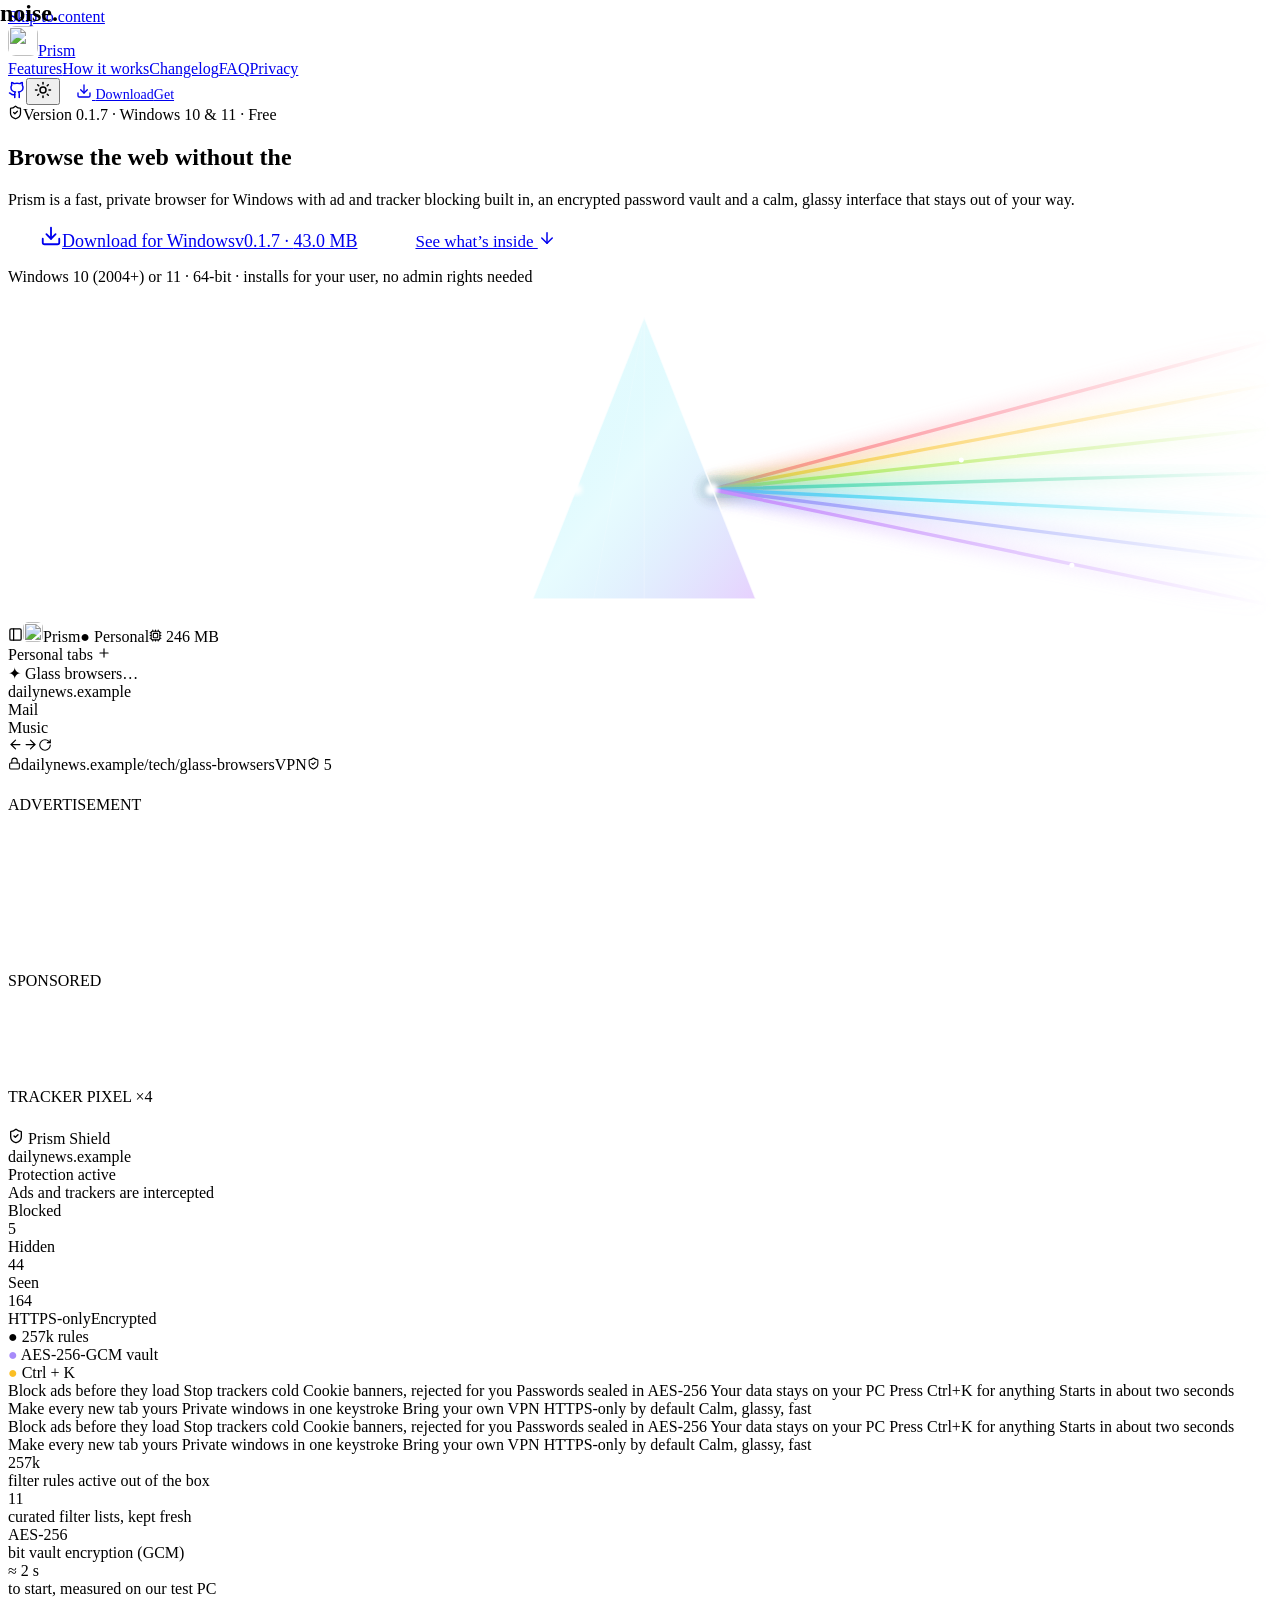
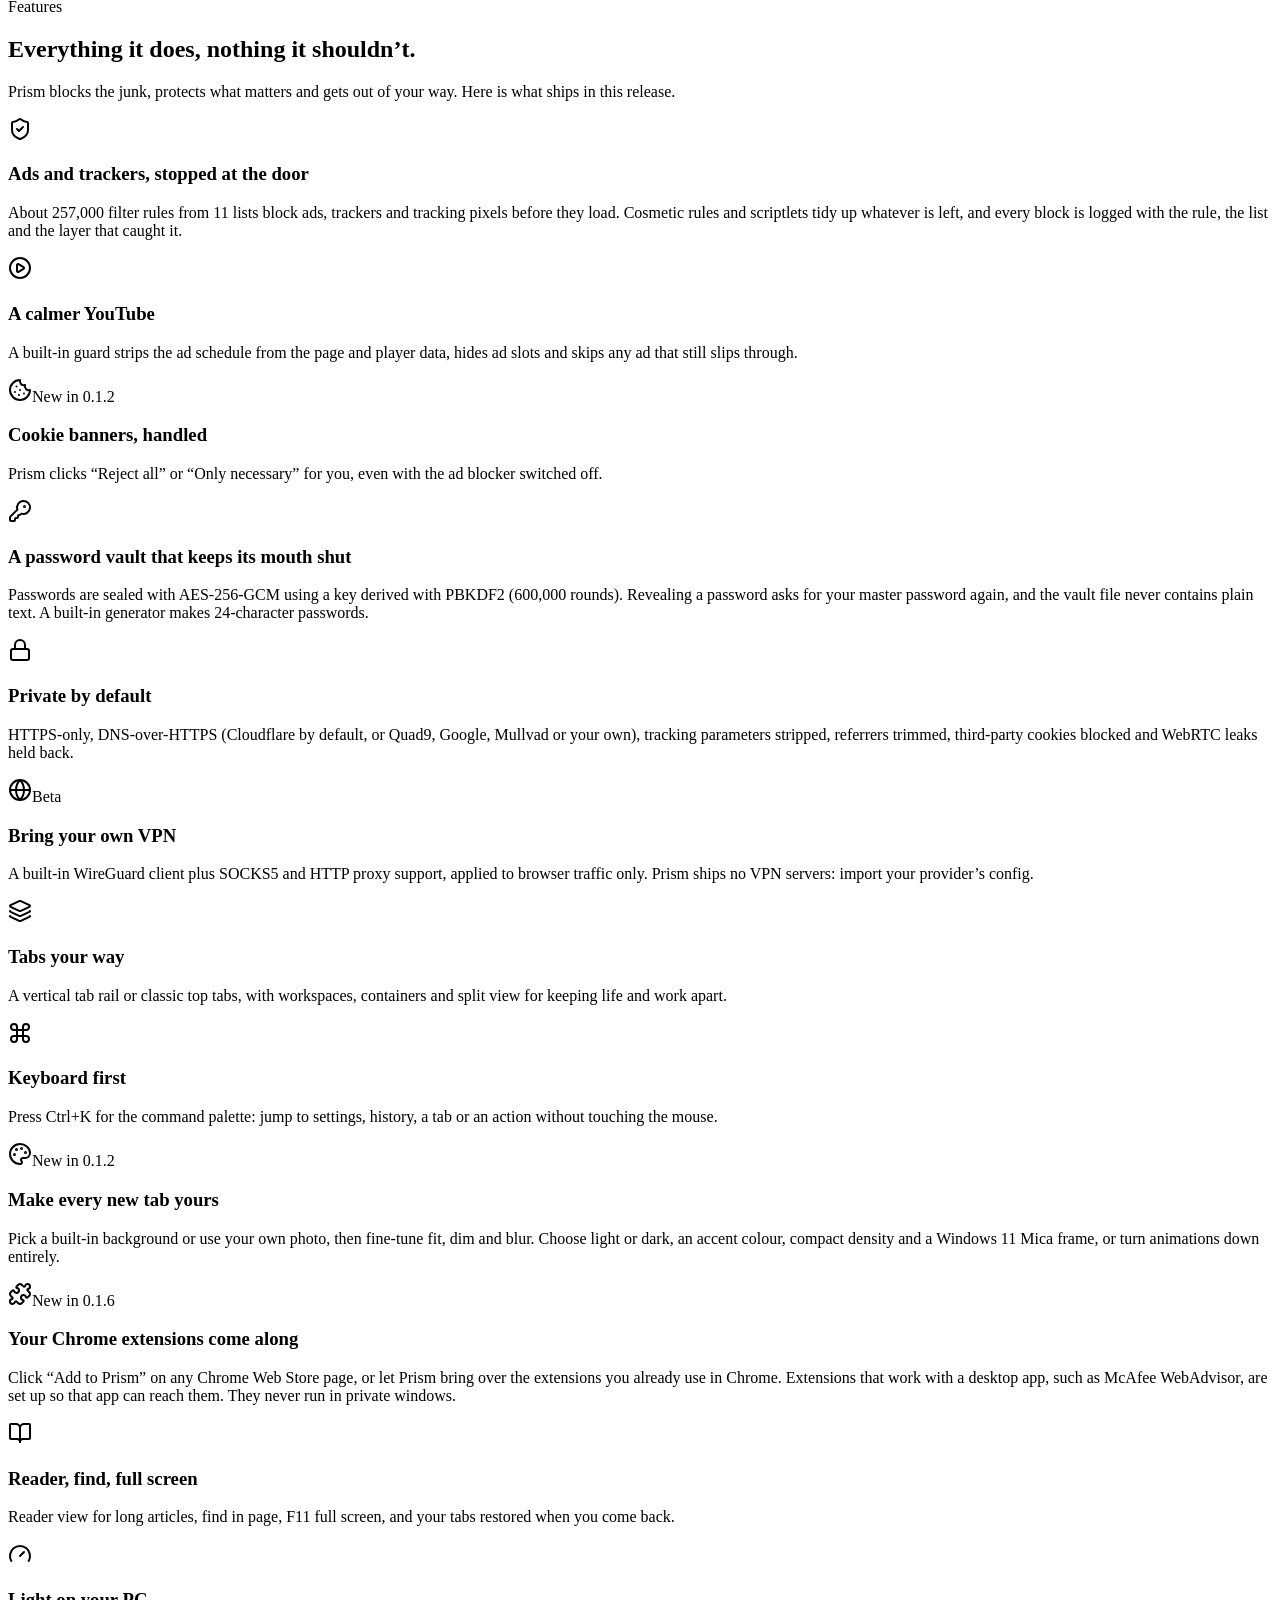
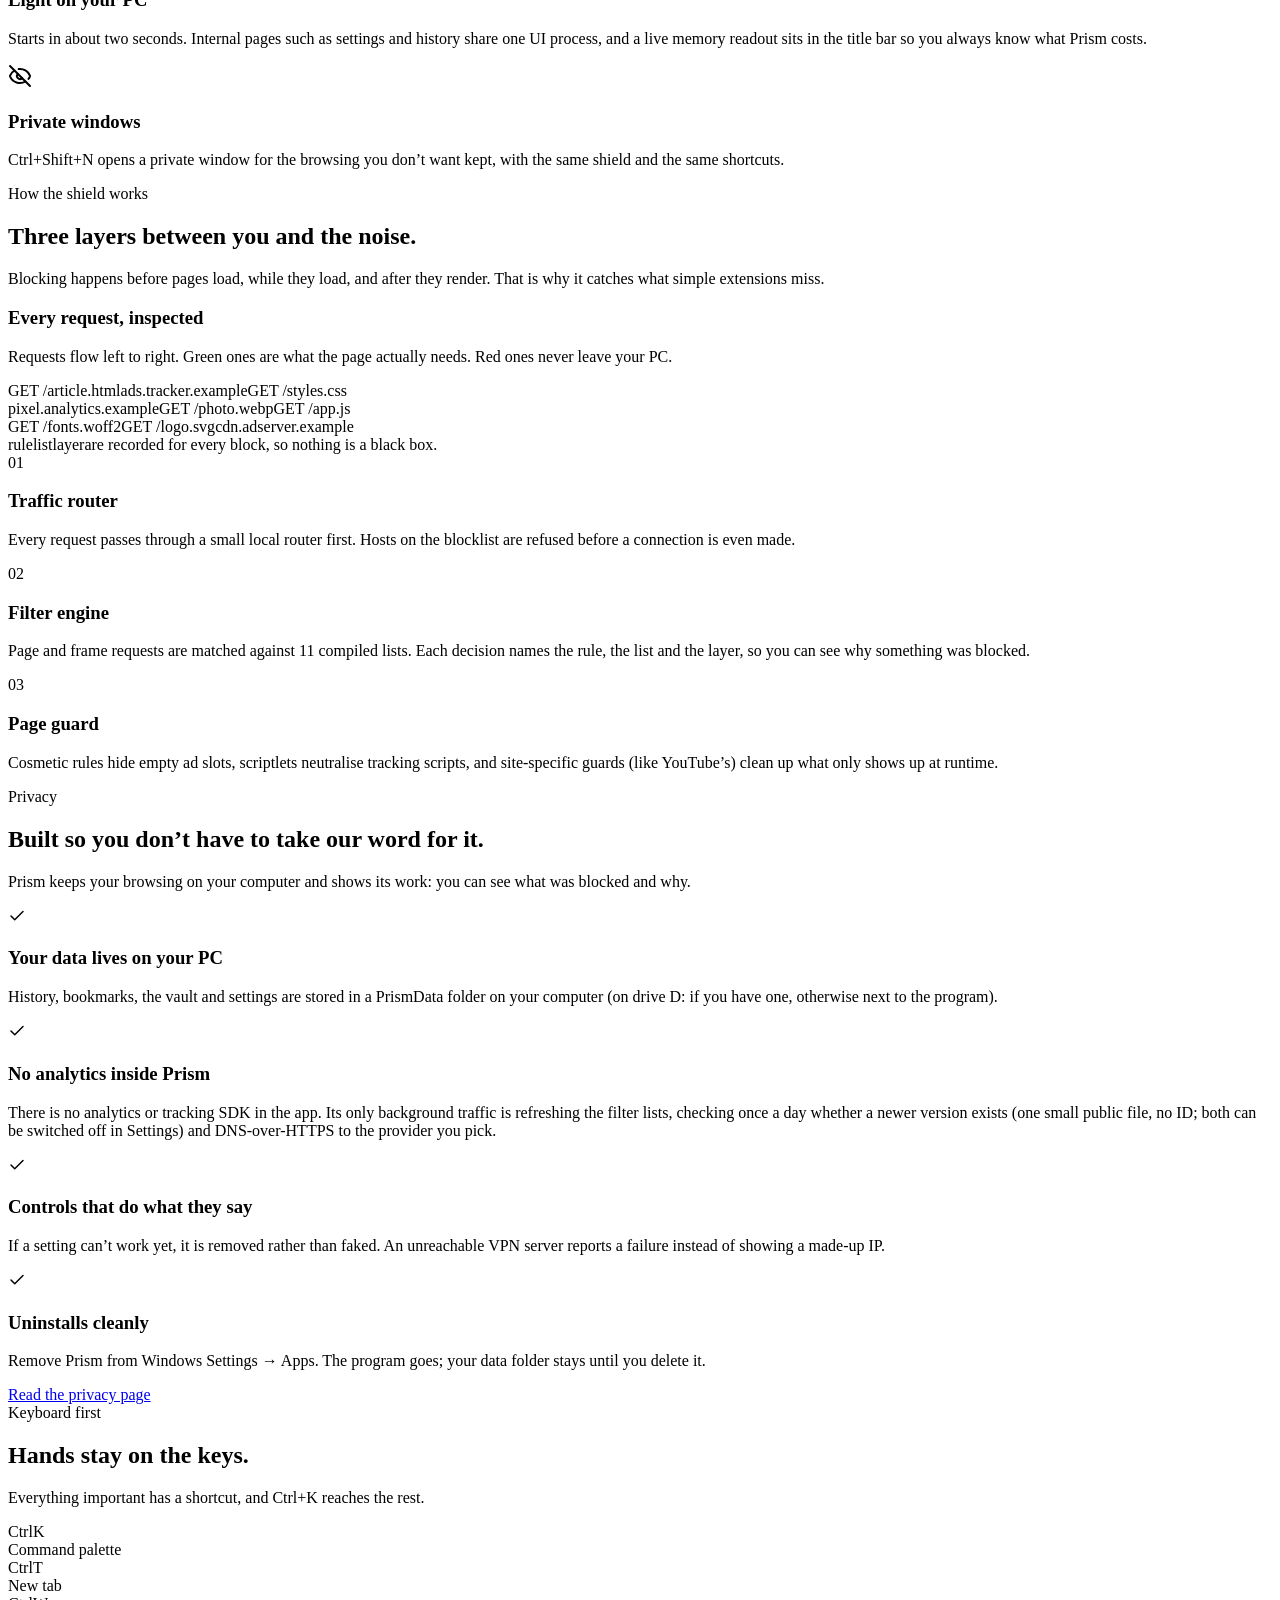
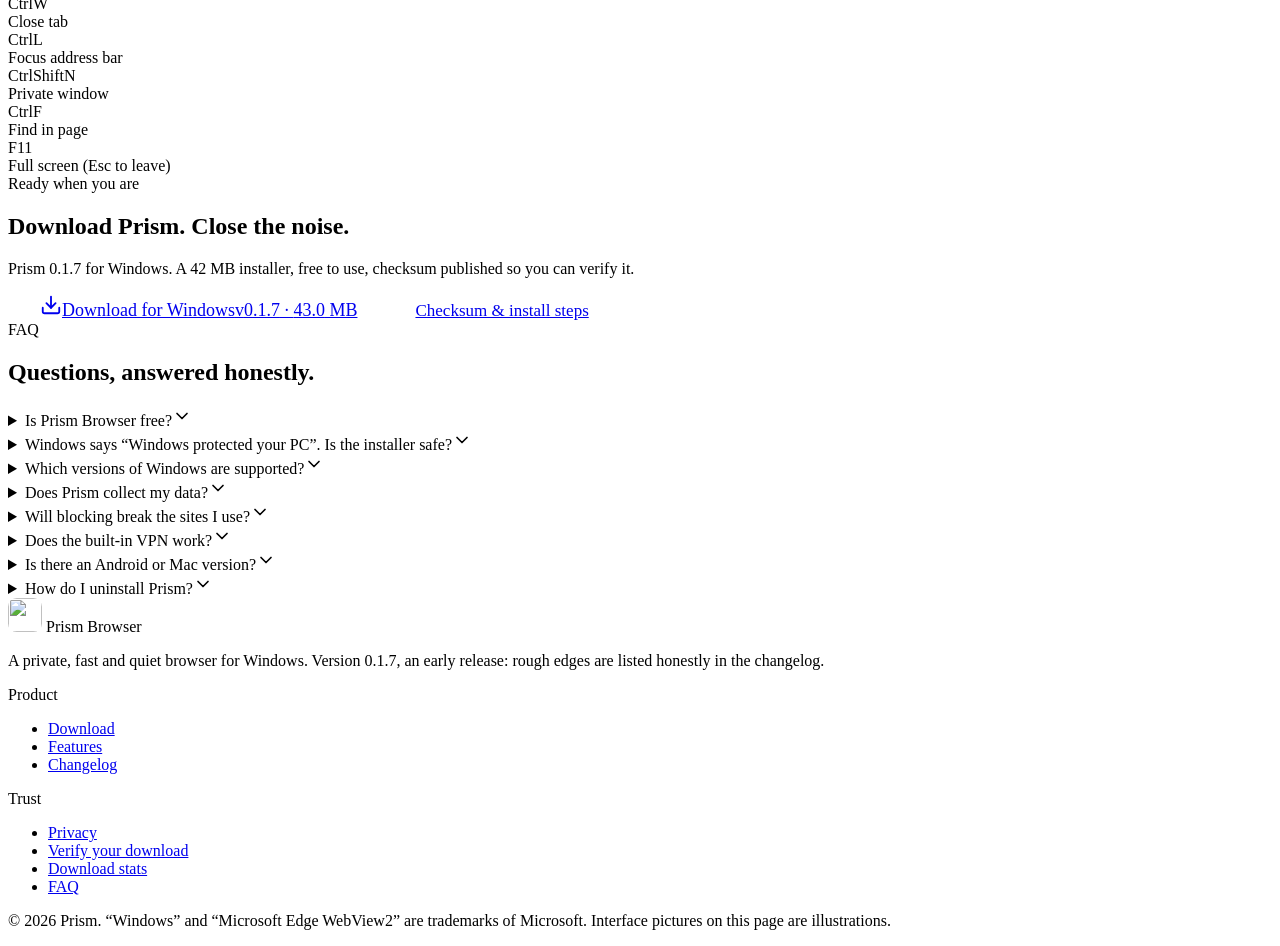
==== commit 711dd97e: "Release 0.1.7: Prism updates itself" ====
--- a/index.html
+++ b/index.html
@@ -37,14 +37,14 @@
     <meta name="twitter:title" content="Prism Browser – a private, ad-blocking browser for Windows">
     <meta name="twitter:description" content="Prism Browser is a fast, privacy-first web browser for Windows 10 and 11 with built-in ad and tracker blocking, an encrypted password vault, cookie-banner rejection and a glassy, calm interface. Free download.">
     <meta name="twitter:image" content="https://mantrap4912-cyber.github.io/prism-browser/og-image.png">
-    <script type="application/ld+json">{"@context":"https://schema.org","@type":"SoftwareApplication","name":"Prism Browser","alternateName":"Prism","applicationCategory":"BrowserApplication","operatingSystem":"Windows 10, Windows 11","softwareVersion":"0.1.6","datePublished":"2026-10-26","fileSize":"43MB","description":"Prism Browser is a fast, privacy-first web browser for Windows 10 and 11 with built-in ad and tracker blocking, an encrypted password vault, cookie-banner rejection and a glassy, calm interface. Free download.","url":"https://mantrap4912-cyber.github.io/prism-browser/","image":"https://mantrap4912-cyber.github.io/prism-browser/prism-256.png","offers":{"@type":"Offer","price":"0","priceCurrency":"USD"}}</script>
+    <script type="application/ld+json">{"@context":"https://schema.org","@type":"SoftwareApplication","name":"Prism Browser","alternateName":"Prism","applicationCategory":"BrowserApplication","operatingSystem":"Windows 10, Windows 11","softwareVersion":"0.1.7","datePublished":"2026-11-12","fileSize":"43MB","description":"Prism Browser is a fast, privacy-first web browser for Windows 10 and 11 with built-in ad and tracker blocking, an encrypted password vault, cookie-banner rejection and a glassy, calm interface. Free download.","url":"https://mantrap4912-cyber.github.io/prism-browser/","image":"https://mantrap4912-cyber.github.io/prism-browser/prism-256.png","offers":{"@type":"Offer","price":"0","priceCurrency":"USD"}}</script>
     <script type="application/ld+json">{"@context":"https://schema.org","@type":"FAQPage","mainEntity":[{"@type":"Question","name":"Is Prism Browser free?","acceptedAnswer":{"@type":"Answer","text":"Yes. Prism Browser is free to download and use."}},{"@type":"Question","name":"Windows says “Windows protected your PC”. Is the installer safe?","acceptedAnswer":{"@type":"Answer","text":"Prism is a new app from an independent publisher and the installer isn’t code-signed yet, so Windows SmartScreen shows a warning for any file it hasn’t seen many times. Choose “More info” → “Run anyway”. You can confirm the file is exactly the one we published by comparing its SHA-256 hash with the one on the download page."}},{"@type":"Question","name":"Which versions of Windows are supported?","acceptedAnswer":{"@type":"Answer","text":"Windows 10 (version 2004 or newer) and Windows 11, 64-bit. Prism renders pages with the Microsoft Edge WebView2 Runtime, which ships with Windows 11 and is installed on most Windows 10 PCs."}},{"@type":"Question","name":"Does Prism collect my data?","acceptedAnswer":{"@type":"Answer","text":"Prism contains no analytics or tracking code. It keeps your data on your PC. In the background it refreshes its filter lists, checks for a newer version by downloading one small public file from GitHub (once at start and then daily, with no ID and nothing about you; you can turn both off in Settings) and, when DNS-over-HTTPS is on, sends DNS queries to the provider you chose."}},{"@type":"Question","name":"Will blocking break the sites I use?","acceptedAnswer":{"@type":"Answer","text":"Occasionally. If a page misbehaves, open the shield button in the address bar and switch protection off for that site. It is remembered for next time."}},{"@type":"Question","name":"Does the built-in VPN work?","acceptedAnswer":{"@type":"Answer","text":"Prism includes a WireGuard client and SOCKS5/HTTP proxy support for browser traffic. It does not include any VPN servers: you import the config from your own provider. It is marked Beta because it is still being tested against more providers."}},{"@type":"Question","name":"Is there an Android or Mac version?","acceptedAnswer":{"@type":"Answer","text":"Windows only for now. An Android version is in development. There is no macOS or Linux build at the moment."}},{"@type":"Question","name":"How do I uninstall Prism?","acceptedAnswer":{"@type":"Answer","text":"Open Windows Settings → Apps → Installed apps, find Prism Browser and choose Uninstall. Your PrismData folder is left in place so you never lose bookmarks by accident."}}]}</script>
     <script type="application/ld+json">{"@context":"https://schema.org","@type":"WebSite","name":"Prism Browser","url":"https://mantrap4912-cyber.github.io/prism-browser/"}</script>
     
-    <script type="module" crossorigin src="/prism-browser/assets/index-DAv5NrZM.js"></script>
+    <script type="module" crossorigin src="/prism-browser/assets/index-C2dmIgru.js"></script>
     <link rel="stylesheet" crossorigin href="/prism-browser/assets/style-U4mR3H20.css">
   </head>
   <body>
-    <div id="root"><link rel="preload" as="image" href="/prism-browser/prism-256.png"/><div class="bg-stage" aria-hidden="true"><div class="blob b1"></div><div class="blob b2"></div><div class="blob b3"></div><div class="blob b4"></div><div class="bg-grid"></div></div><a href="#main" class="sr-only focus:not-sr-only focus:fixed focus:top-3 focus:left-3 focus:z-[100] glass px-4 py-2">Skip to content</a><header class="nav "><div class="wrap"><nav class="nav-inner glass" aria-label="Main"><a class="flex items-center gap-2.5 font-extrabold tracking-tight text-[17px]" aria-label="Prism Browser home" href="/prism-browser/" aria-current="page"><img src="/prism-browser/prism-256.png" width="30" height="30" alt="" style="border-radius:7.800000000000001px;box-shadow:0 4px 18px -4px color-mix(in srgb, var(--accent) 60%, transparent)"/><span>Prism</span></a><div class="nav-links flex items-center gap-1"><a class="nav-link" href="/prism-browser/#features">Features</a><a class="nav-link" href="/prism-browser/#shield">How it works</a><a class="nav-link" href="/prism-browser/changelog/">Changelog</a><a class="nav-link" href="/prism-browser/#faq">FAQ</a><a class="nav-link" href="/prism-browser/privacy/">Privacy</a></div><div class="flex items-center gap-2"><a class="icon-btn" href="https://github.com/mantrap4912-cyber/prism-browser" aria-label="Prism Browser on GitHub" rel="noopener"><svg xmlns="http://www.w3.org/2000/svg" width="18" height="18" viewBox="0 0 24 24" fill="none" stroke="currentColor" stroke-width="2" stroke-linecap="round" stroke-linejoin="round" class="lucide lucide-github" aria-hidden="true"><path d="M15 22v-4a4.8 4.8 0 0 0-1-3.5c3 0 6-2 6-5.5.08-1.25-.27-2.48-1-3.5.28-1.15.28-2.35 0-3.5 0 0-1 0-3 1.5-2.64-.5-5.36-.5-8 0C6 2 5 2 5 2c-.3 1.15-.3 2.35 0 3.5A5.403 5.403 0 0 0 4 9c0 3.5 3 5.5 6 5.5-.39.49-.68 1.05-.85 1.65-.17.6-.22 1.23-.15 1.85v4"></path><path d="M9 18c-4.51 2-5-2-7-2"></path></svg></a><button class="icon-btn" aria-label="Switch to light theme" title="Toggle theme"><svg xmlns="http://www.w3.org/2000/svg" width="18" height="18" viewBox="0 0 24 24" fill="none" stroke="currentColor" stroke-width="2" stroke-linecap="round" stroke-linejoin="round" class="lucide lucide-sun" aria-hidden="true"><circle cx="12" cy="12" r="4"></circle><path d="M12 2v2"></path><path d="M12 20v2"></path><path d="m4.93 4.93 1.41 1.41"></path><path d="m17.66 17.66 1.41 1.41"></path><path d="M2 12h2"></path><path d="M20 12h2"></path><path d="m6.34 17.66-1.41 1.41"></path><path d="m19.07 4.93-1.41 1.41"></path></svg></button><a class="btn btn-primary" style="padding:11px 16px;font-size:14px" href="/prism-browser/download/"><svg xmlns="http://www.w3.org/2000/svg" width="16" height="16" viewBox="0 0 24 24" fill="none" stroke="currentColor" stroke-width="2" stroke-linecap="round" stroke-linejoin="round" class="lucide lucide-download" aria-hidden="true"><path d="M12 15V3"></path><path d="M21 15v4a2 2 0 0 1-2 2H5a2 2 0 0 1-2-2v-4"></path><path d="m7 10 5 5 5-5"></path></svg> <span class="hidden sm:inline">Download</span><span class="sm:hidden">Get</span></a></div></nav></div></header><main id="main"><section class="wrap pt-36 md:pt-44 text-center"><div class="reveal " style="--d:0ms"><span class="eyebrow"><svg xmlns="http://www.w3.org/2000/svg" width="15" height="15" viewBox="0 0 24 24" fill="none" stroke="currentColor" stroke-width="2" stroke-linecap="round" stroke-linejoin="round" class="lucide lucide-shield-check accent-text" aria-hidden="true"><path d="M20 13c0 5-3.5 7.5-7.66 8.95a1 1 0 0 1-.67-.01C7.5 20.5 4 18 4 13V6a1 1 0 0 1 1-1c2 0 4.5-1.2 6.24-2.72a1.17 1.17 0 0 1 1.52 0C14.51 3.81 17 5 19 5a1 1 0 0 1 1 1z"></path><path d="m9 12 2 2 4-4"></path></svg>Version <!-- -->0.1.6<!-- --> · Windows 10 &amp; 11 · Free</span></div><div class="reveal " style="--d:90ms"><h1 class="h-display mt-6" aria-label="Browse the web without the noise">Browse the web without the <span class="rotor" aria-hidden="true" data-w="cookie banners."><span class="rotor-track" style="position:absolute;left:0;top:0;transform:translateY(0em)"><span><span class="grad-text">noise<!-- -->.</span></span></span></span></h1></div><div class="reveal " style="--d:180ms"><p class="lead mt-6 max-w-2xl mx-auto">Prism is a fast, private browser for Windows with ad and tracker blocking built in, an encrypted password vault and a calm, glassy interface that stays out of your way.</p></div><div class="reveal mt-9 flex flex-wrap items-center justify-center gap-3" style="--d:270ms"><a href="https://github.com/mantrap4912-cyber/prism-browser/releases/download/v0.1.6/PrismSetup-0.1.6.exe" class="btn btn-primary" style="padding:19px 32px;font-size:18px;border-radius:20px" rel="noopener"><svg xmlns="http://www.w3.org/2000/svg" width="22" height="22" viewBox="0 0 24 24" fill="none" stroke="currentColor" stroke-width="2" stroke-linecap="round" stroke-linejoin="round" class="lucide lucide-download" aria-hidden="true"><path d="M12 15V3"></path><path d="M21 15v4a2 2 0 0 1-2 2H5a2 2 0 0 1-2-2v-4"></path><path d="m7 10 5 5 5-5"></path></svg>Download for Windows<span class="opacity-70 font-semibold text-[0.82em]">v<!-- -->0.1.6<!-- --> · <!-- -->42.7<!-- --> MB</span></a><a class="btn btn-glass" style="padding:19px 26px;font-size:17px;border-radius:20px" href="/prism-browser/#features">See what’s inside <svg xmlns="http://www.w3.org/2000/svg" width="18" height="18" viewBox="0 0 24 24" fill="none" stroke="currentColor" stroke-width="2" stroke-linecap="round" stroke-linejoin="round" class="lucide lucide-arrow-down" aria-hidden="true"><path d="M12 5v14"></path><path d="m19 12-7 7-7-7"></path></svg></a></div><div class="reveal " style="--d:340ms"><p class="muted text-sm mt-5">Windows 10 (2004+) or 11 · 64-bit · installs for your user, no admin rights needed</p><div class="mt-3 min-h-7"></div></div><div class="beam-stage" aria-hidden="true"><svg viewBox="0 0 1200 300" preserveAspectRatio="xMidYMid slice"><defs><linearGradient id="beamIn" x1="0" y1="0" x2="1" y2="0"><stop offset="0" stop-color="#fff" stop-opacity="0"></stop><stop offset="0.7" stop-color="#fff" stop-opacity="0.85"></stop><stop offset="1" stop-color="#fff" stop-opacity="1"></stop></linearGradient><linearGradient id="prismFill" x1="0" y1="0" x2="1" y2="1"><stop offset="0" stop-color="#ffffff" stop-opacity="0.55"></stop><stop offset="0.5" stop-color="#67e8f9" stop-opacity="0.16"></stop><stop offset="1" stop-color="#c084fc" stop-opacity="0.38"></stop></linearGradient><linearGradient id="rayFade" x1="0" y1="0" x2="1" y2="0"><stop offset="0" stop-color="#fff" stop-opacity="1"></stop><stop offset="1" stop-color="#fff" stop-opacity="0"></stop></linearGradient><mask id="rayMask" maskUnits="userSpaceOnUse" x="640" y="0" width="560" height="300"><rect x="640" y="0" width="560" height="300" fill="url(#rayFade)"></rect></mask><filter id="blur6" x="-50%" y="-50%" width="200%" height="200%"><feGaussianBlur stdDeviation="7"></feGaussianBlur></filter><filter id="blur2" x="-20%" y="-20%" width="140%" height="140%"><feGaussianBlur stdDeviation="2"></feGaussianBlur></filter></defs><g mask="url(#rayMask)"><g><line x1="668" y1="178" x2="1200" y2="36" stroke="#fb7185" stroke-width="14" stroke-linecap="round" opacity="0.35" filter="url(#blur6)"></line><line class="ray" x1="668" y1="178" x2="1200" y2="36" stroke="#fb7185" stroke-width="3.2" stroke-linecap="round" style="animation-delay:0.9s, 2.7s"></line></g><g><line x1="668" y1="178" x2="1200" y2="78" stroke="#fbbf24" stroke-width="14" stroke-linecap="round" opacity="0.35" filter="url(#blur6)"></line><line class="ray" x1="668" y1="178" x2="1200" y2="78" stroke="#fbbf24" stroke-width="3.2" stroke-linecap="round" style="animation-delay:1s, 2.8s"></line></g><g><line x1="668" y1="178" x2="1200" y2="120" stroke="#a3e635" stroke-width="14" stroke-linecap="round" opacity="0.35" filter="url(#blur6)"></line><line class="ray" x1="668" y1="178" x2="1200" y2="120" stroke="#a3e635" stroke-width="3.2" stroke-linecap="round" style="animation-delay:1.1s, 2.9000000000000004s"></line></g><g><line x1="668" y1="178" x2="1200" y2="162" stroke="#34d399" stroke-width="14" stroke-linecap="round" opacity="0.35" filter="url(#blur6)"></line><line class="ray" x1="668" y1="178" x2="1200" y2="162" stroke="#34d399" stroke-width="3.2" stroke-linecap="round" style="animation-delay:1.2s, 3s"></line></g><g><line x1="668" y1="178" x2="1200" y2="204" stroke="#22d3ee" stroke-width="14" stroke-linecap="round" opacity="0.35" filter="url(#blur6)"></line><line class="ray" x1="668" y1="178" x2="1200" y2="204" stroke="#22d3ee" stroke-width="3.2" stroke-linecap="round" style="animation-delay:1.3s, 3.1s"></line></g><g><line x1="668" y1="178" x2="1200" y2="246" stroke="#818cf8" stroke-width="14" stroke-linecap="round" opacity="0.35" filter="url(#blur6)"></line><line class="ray" x1="668" y1="178" x2="1200" y2="246" stroke="#818cf8" stroke-width="3.2" stroke-linecap="round" style="animation-delay:1.4s, 3.2s"></line></g><g><line x1="668" y1="178" x2="1200" y2="288" stroke="#c084fc" stroke-width="14" stroke-linecap="round" opacity="0.35" filter="url(#blur6)"></line><line class="ray" x1="668" y1="178" x2="1200" y2="288" stroke="#c084fc" stroke-width="3.2" stroke-linecap="round" style="animation-delay:1.5s, 3.3s"></line></g></g><line x1="0" y1="206" x2="540" y2="178" stroke="#fff" stroke-width="12" opacity="0.25" filter="url(#blur6)"></line><line class="beam-in" x1="0" y1="206" x2="540" y2="178" stroke="url(#beamIn)" stroke-width="3.4" stroke-linecap="round"></line><g class="prism-glow"><polygon points="604,14 498,282 710,282" fill="#fff" opacity="0.18" filter="url(#blur6)"></polygon></g><polygon points="604,14 498,282 710,282" fill="url(#prismFill)" stroke="#fff" stroke-opacity="0.75" stroke-width="1.6" stroke-linejoin="round"></polygon><polyline points="604,14 604,282" stroke="#fff" stroke-opacity="0.25" stroke-width="1"></polyline><polyline points="604,14 556,282" stroke="#fff" stroke-opacity="0.15" stroke-width="1"></polyline><circle cx="540" cy="178" r="5" fill="#fff" filter="url(#blur2)"></circle><circle cx="668" cy="178" r="6" fill="#fff" filter="url(#blur2)"></circle><circle class="spark" cx="300" cy="90" r="2.4" fill="#fff" style="animation-delay:0s"></circle><circle class="spark" cx="820" cy="40" r="2.4" fill="#fff" style="animation-delay:0.7s"></circle><circle class="spark" cx="1010" cy="250" r="2.4" fill="#fff" style="animation-delay:1.4s"></circle><circle class="spark" cx="150" cy="250" r="2.4" fill="#fff" style="animation-delay:2.0999999999999996s"></circle><circle class="spark" cx="905" cy="150" r="2.4" fill="#fff" style="animation-delay:2.8s"></circle></svg></div></section><section class="wrap mt-2 md:-mt-8 relative z-10"><div class="reveal mx-auto max-w-5xl px-1 md:px-6" style="--d:0ms"><div class="relative" style="transition:transform 0.25s ease-out;will-change:transform"><div class="mock glass" role="img" aria-label="Illustration of the Prism Browser window blocking ads on a news page"><div class="mock-bar"><svg xmlns="http://www.w3.org/2000/svg" width="15" height="15" viewBox="0 0 24 24" fill="none" stroke="currentColor" stroke-width="2" stroke-linecap="round" stroke-linejoin="round" class="lucide lucide-panel-left muted" aria-hidden="true"><rect width="18" height="18" x="3" y="3" rx="2"></rect><path d="M9 3v18"></path></svg><img src="/prism-browser/prism-256.png" width="20" height="20" alt="" style="border-radius:5.2px;box-shadow:0 4px 18px -4px color-mix(in srgb, var(--accent) 60%, transparent)"/><span class="font-bold">Prism</span><span class="mock-shield" style="background:var(--chip);color:var(--muted)">● Personal</span><span class="flex-1"></span><span class="inline-flex items-center gap-1.5 muted font-mono text-[11px]"><svg xmlns="http://www.w3.org/2000/svg" width="13" height="13" viewBox="0 0 24 24" fill="none" stroke="currentColor" stroke-width="2" stroke-linecap="round" stroke-linejoin="round" class="lucide lucide-cpu" aria-hidden="true"><path d="M12 20v2"></path><path d="M12 2v2"></path><path d="M17 20v2"></path><path d="M17 2v2"></path><path d="M2 12h2"></path><path d="M2 17h2"></path><path d="M2 7h2"></path><path d="M20 12h2"></path><path d="M20 17h2"></path><path d="M20 7h2"></path><path d="M7 20v2"></path><path d="M7 2v2"></path><rect x="4" y="4" width="16" height="16" rx="2"></rect><rect x="8" y="8" width="8" height="8" rx="1"></rect></svg> 246 MB</span><span class="mock-dot"></span><span class="mock-dot"></span><span class="mock-dot"></span></div><div class="mock-body"><aside class="mock-rail"><div class="flex items-center justify-between muted font-bold text-[11px] uppercase tracking-wider px-1 pb-1">Personal tabs <svg xmlns="http://www.w3.org/2000/svg" width="14" height="14" viewBox="0 0 24 24" fill="none" stroke="currentColor" stroke-width="2" stroke-linecap="round" stroke-linejoin="round" class="lucide lucide-plus" aria-hidden="true"><path d="M5 12h14"></path><path d="M12 5v14"></path></svg></div><div class="mock-tab ">✦ <!-- -->Glass browsers…</div><div class="mock-tab on"><span style="width:8px;height:8px;border-radius:3px;background:var(--accent);flex:none"></span>dailynews.example</div><div class="mock-tab">Mail</div><div class="mock-tab">Music</div></aside><div class="mock-main"><div class="flex items-center gap-2 mb-3"><svg xmlns="http://www.w3.org/2000/svg" width="15" height="15" viewBox="0 0 24 24" fill="none" stroke="currentColor" stroke-width="2" stroke-linecap="round" stroke-linejoin="round" class="lucide lucide-arrow-left muted" aria-hidden="true"><path d="m12 19-7-7 7-7"></path><path d="M19 12H5"></path></svg><svg xmlns="http://www.w3.org/2000/svg" width="15" height="15" viewBox="0 0 24 24" fill="none" stroke="currentColor" stroke-width="2" stroke-linecap="round" stroke-linejoin="round" class="lucide lucide-arrow-right muted" aria-hidden="true"><path d="M5 12h14"></path><path d="m12 5 7 7-7 7"></path></svg><svg xmlns="http://www.w3.org/2000/svg" width="14" height="14" viewBox="0 0 24 24" fill="none" stroke="currentColor" stroke-width="2" stroke-linecap="round" stroke-linejoin="round" class="lucide lucide-rotate-cw muted" aria-hidden="true"><path d="M21 12a9 9 0 1 1-9-9c2.52 0 4.93 1 6.74 2.74L21 8"></path><path d="M21 3v5h-5"></path></svg><div class="mock-addr flex-1 min-w-0"><svg xmlns="http://www.w3.org/2000/svg" width="13" height="13" viewBox="0 0 24 24" fill="none" stroke="currentColor" stroke-width="2" stroke-linecap="round" stroke-linejoin="round" class="lucide lucide-lock accent-text" aria-hidden="true"><rect width="18" height="11" x="3" y="11" rx="2" ry="2"></rect><path d="M7 11V7a5 5 0 0 1 10 0v4"></path></svg><span class="url">dailynews.example/tech/glass-browsers</span><span class="muted text-[10.5px] font-semibold">VPN</span><span class="mock-shield"><svg xmlns="http://www.w3.org/2000/svg" width="13" height="13" viewBox="0 0 24 24" fill="none" stroke="currentColor" stroke-width="2" stroke-linecap="round" stroke-linejoin="round" class="lucide lucide-shield-check" aria-hidden="true"><path d="M20 13c0 5-3.5 7.5-7.66 8.95a1 1 0 0 1-.67-.01C7.5 20.5 4 18 4 13V6a1 1 0 0 1 1-1c2 0 4.5-1.2 6.24-2.72a1.17 1.17 0 0 1 1.52 0C14.51 3.81 17 5 19 5a1 1 0 0 1 1 1z"></path><path d="m9 12 2 2 4-4"></path></svg> <!-- -->5</span></div></div><div style="min-height:238px"><div class="sk" style="height:22px;width:62%"></div><div class="mock-ad mt-3 gone" style="height:46px">ADVERTISEMENT</div><div class="grid gap-3 mt-3" style="grid-template-columns:1.4fr 1fr"><div><div class="sk" style="height:110px"></div><div class="sk mt-2" style="height:10px;width:90%"></div><div class="sk mt-1.5" style="height:10px;width:74%"></div></div><div><div class="mock-ad gone" style="height:96px">SPONSORED</div><div class="sk mt-2" style="height:10px"></div><div class="sk mt-1.5" style="height:10px;width:70%"></div><div class="mock-ad mt-2 gone" style="height:40px">TRACKER PIXEL ×4</div></div></div></div><div class="mock-pop glass " aria-hidden="true"><div class="flex items-center gap-2 font-bold"><svg xmlns="http://www.w3.org/2000/svg" width="16" height="16" viewBox="0 0 24 24" fill="none" stroke="currentColor" stroke-width="2" stroke-linecap="round" stroke-linejoin="round" class="lucide lucide-shield-check accent-text" aria-hidden="true"><path d="M20 13c0 5-3.5 7.5-7.66 8.95a1 1 0 0 1-.67-.01C7.5 20.5 4 18 4 13V6a1 1 0 0 1 1-1c2 0 4.5-1.2 6.24-2.72a1.17 1.17 0 0 1 1.52 0C14.51 3.81 17 5 19 5a1 1 0 0 1 1 1z"></path><path d="m9 12 2 2 4-4"></path></svg> Prism Shield</div><div class="muted text-[10.5px] mt-0.5">dailynews.example</div><div class="flex items-center justify-between mt-3 p-2 rounded-xl" style="background:var(--chip)"><div><div class="font-bold text-[12px]">Protection active</div><div class="muted text-[10px]">Ads and trackers are intercepted</div></div><span class="switch"></span></div><div class="grid grid-cols-3 gap-1.5 mt-2 text-center"><div class="rounded-lg py-1.5" style="background:var(--chip)"><div class="muted text-[9.5px] font-semibold">Blocked</div><div class="accent-text font-extrabold text-[13px]">5</div></div><div class="rounded-lg py-1.5" style="background:var(--chip)"><div class="muted text-[9.5px] font-semibold">Hidden</div><div class="accent-text font-extrabold text-[13px]">44</div></div><div class="rounded-lg py-1.5" style="background:var(--chip)"><div class="muted text-[9.5px] font-semibold">Seen</div><div class="accent-text font-extrabold text-[13px]">164</div></div></div><div class="flex items-center justify-between mt-2.5 text-[11px]"><span class="muted">HTTPS-only</span><span class="accent-text font-bold">Encrypted</span></div></div></div></div></div><div class="float-chip glass" style="left:-22px;bottom:96px;animation-delay:0s"><span class="accent-text">●</span> 257k rules</div><div class="float-chip glass" style="right:28px;top:-20px;animation-delay:-2.5s"><span style="color:#a78bfa">●</span> AES-256-GCM vault</div><div class="float-chip glass" style="left:40px;bottom:-18px;animation-delay:-4s"><span style="color:#fbbf24">●</span> Ctrl + K</div></div></div></section><section class="mt-24" aria-label="Highlights"><div class="marquee" aria-label="Highlights"><div class="marquee-track"><div class="flex gap-3.5" aria-hidden="false"><span class="phrase glass" style="border-radius:999px"><i></i> <!-- -->Block ads before they load</span><span class="phrase glass" style="border-radius:999px"><i></i> <!-- -->Stop trackers cold</span><span class="phrase glass" style="border-radius:999px"><i></i> <!-- -->Cookie banners, rejected for you</span><span class="phrase glass" style="border-radius:999px"><i></i> <!-- -->Passwords sealed in AES-256</span><span class="phrase glass" style="border-radius:999px"><i></i> <!-- -->Your data stays on your PC</span><span class="phrase glass" style="border-radius:999px"><i></i> <!-- -->Press Ctrl+K for anything</span><span class="phrase glass" style="border-radius:999px"><i></i> <!-- -->Starts in about two seconds</span><span class="phrase glass" style="border-radius:999px"><i></i> <!-- -->Make every new tab yours</span><span class="phrase glass" style="border-radius:999px"><i></i> <!-- -->Private windows in one keystroke</span><span class="phrase glass" style="border-radius:999px"><i></i> <!-- -->Bring your own VPN</span><span class="phrase glass" style="border-radius:999px"><i></i> <!-- -->HTTPS-only by default</span><span class="phrase glass" style="border-radius:999px"><i></i> <!-- -->Calm, glassy, fast</span></div><div class="flex gap-3.5" aria-hidden="true"><span class="phrase glass" style="border-radius:999px"><i></i> <!-- -->Block ads before they load</span><span class="phrase glass" style="border-radius:999px"><i></i> <!-- -->Stop trackers cold</span><span class="phrase glass" style="border-radius:999px"><i></i> <!-- -->Cookie banners, rejected for you</span><span class="phrase glass" style="border-radius:999px"><i></i> <!-- -->Passwords sealed in AES-256</span><span class="phrase glass" style="border-radius:999px"><i></i> <!-- -->Your data stays on your PC</span><span class="phrase glass" style="border-radius:999px"><i></i> <!-- -->Press Ctrl+K for anything</span><span class="phrase glass" style="border-radius:999px"><i></i> <!-- -->Starts in about two seconds</span><span class="phrase glass" style="border-radius:999px"><i></i> <!-- -->Make every new tab yours</span><span class="phrase glass" style="border-radius:999px"><i></i> <!-- -->Private windows in one keystroke</span><span class="phrase glass" style="border-radius:999px"><i></i> <!-- -->Bring your own VPN</span><span class="phrase glass" style="border-radius:999px"><i></i> <!-- -->HTTPS-only by default</span><span class="phrase glass" style="border-radius:999px"><i></i> <!-- -->Calm, glassy, fast</span></div></div></div></section><section class="wrap mt-24"><div class="reveal glass grid grid-cols-2 lg:grid-cols-4 gap-px overflow-hidden" style="--d:0ms;padding:0"><div class="p-6 md:p-8 text-center"><div class="text-4xl md:text-5xl font-extrabold tracking-tight accent-text tabular-nums"><span>257<!-- -->k</span></div><div class="muted text-sm mt-2 leading-snug">filter rules active out of the box</div></div><div class="p-6 md:p-8 text-center"><div class="text-4xl md:text-5xl font-extrabold tracking-tight accent-text tabular-nums"><span>11</span></div><div class="muted text-sm mt-2 leading-snug">curated filter lists, kept fresh</div></div><div class="p-6 md:p-8 text-center"><div class="text-4xl md:text-5xl font-extrabold tracking-tight accent-text tabular-nums"><span>AES-<!-- -->256</span></div><div class="muted text-sm mt-2 leading-snug">bit vault encryption (GCM)</div></div><div class="p-6 md:p-8 text-center"><div class="text-4xl md:text-5xl font-extrabold tracking-tight accent-text tabular-nums"><span>≈ <!-- -->2<!-- --> s</span></div><div class="muted text-sm mt-2 leading-snug">to start, measured on our test PC</div></div></div></section><section class="wrap mt-32" id="features"><div class="reveal text-center max-w-3xl mx-auto mb-12 md:mb-16" style="--d:0ms"><span class="eyebrow">Features</span><h2 class="h-section mt-5">Everything it does, <span class="grad-text">nothing it shouldn’t.</span></h2><p class="lead mt-4">Prism blocks the junk, protects what matters and gets out of your way. Here is what ships in this release.</p></div><div class="grid gap-5 md:grid-cols-2 lg:grid-cols-3"><div class="reveal glass glass-hover p-7 lg:col-span-2" style="--d:0ms"><div class="flex items-start justify-between gap-3"><span class="inline-grid place-items-center w-12 h-12 rounded-2xl" style="background:color-mix(in srgb, var(--accent) 16%, transparent);color:var(--accent)"><svg xmlns="http://www.w3.org/2000/svg" width="24" height="24" viewBox="0 0 24 24" fill="none" stroke="currentColor" stroke-width="2" stroke-linecap="round" stroke-linejoin="round" class="lucide lucide-shield-check" aria-hidden="true"><path d="M20 13c0 5-3.5 7.5-7.66 8.95a1 1 0 0 1-.67-.01C7.5 20.5 4 18 4 13V6a1 1 0 0 1 1-1c2 0 4.5-1.2 6.24-2.72a1.17 1.17 0 0 1 1.52 0C14.51 3.81 17 5 19 5a1 1 0 0 1 1 1z"></path><path d="m9 12 2 2 4-4"></path></svg></span></div><h3 class="text-xl font-bold tracking-tight mt-5">Ads and trackers, stopped at the door</h3><p class="muted mt-2.5 leading-relaxed text-[15px]">About 257,000 filter rules from 11 lists block ads, trackers and tracking pixels before they load. Cosmetic rules and scriptlets tidy up whatever is left, and every block is logged with the rule, the list and the layer that caught it.</p></div><div class="reveal glass glass-hover p-7 " style="--d:90ms"><div class="flex items-start justify-between gap-3"><span class="inline-grid place-items-center w-12 h-12 rounded-2xl" style="background:color-mix(in srgb, var(--accent) 16%, transparent);color:var(--accent)"><svg xmlns="http://www.w3.org/2000/svg" width="24" height="24" viewBox="0 0 24 24" fill="none" stroke="currentColor" stroke-width="2" stroke-linecap="round" stroke-linejoin="round" class="lucide lucide-circle-play" aria-hidden="true"><path d="M9 9.003a1 1 0 0 1 1.517-.859l4.997 2.997a1 1 0 0 1 0 1.718l-4.997 2.997A1 1 0 0 1 9 14.996z"></path><circle cx="12" cy="12" r="10"></circle></svg></span></div><h3 class="text-xl font-bold tracking-tight mt-5">A calmer YouTube</h3><p class="muted mt-2.5 leading-relaxed text-[15px]">A built-in guard strips the ad schedule from the page and player data, hides ad slots and skips any ad that still slips through.</p></div><div class="reveal glass glass-hover p-7 " style="--d:180ms"><div class="flex items-start justify-between gap-3"><span class="inline-grid place-items-center w-12 h-12 rounded-2xl" style="background:color-mix(in srgb, var(--accent) 16%, transparent);color:var(--accent)"><svg xmlns="http://www.w3.org/2000/svg" width="24" height="24" viewBox="0 0 24 24" fill="none" stroke="currentColor" stroke-width="2" stroke-linecap="round" stroke-linejoin="round" class="lucide lucide-cookie" aria-hidden="true"><path d="M12 2a10 10 0 1 0 10 10 4 4 0 0 1-5-5 4 4 0 0 1-5-5"></path><path d="M8.5 8.5v.01"></path><path d="M16 15.5v.01"></path><path d="M12 12v.01"></path><path d="M11 17v.01"></path><path d="M7 14v.01"></path></svg></span><span class="badge ">New in 0.1.2</span></div><h3 class="text-xl font-bold tracking-tight mt-5">Cookie banners, handled</h3><p class="muted mt-2.5 leading-relaxed text-[15px]">Prism clicks “Reject all” or “Only necessary” for you, even with the ad blocker switched off.</p></div><div class="reveal glass glass-hover p-7 lg:col-span-2" style="--d:0ms"><div class="flex items-start justify-between gap-3"><span class="inline-grid place-items-center w-12 h-12 rounded-2xl" style="background:color-mix(in srgb, var(--accent) 16%, transparent);color:var(--accent)"><svg xmlns="http://www.w3.org/2000/svg" width="24" height="24" viewBox="0 0 24 24" fill="none" stroke="currentColor" stroke-width="2" stroke-linecap="round" stroke-linejoin="round" class="lucide lucide-key-round" aria-hidden="true"><path d="M2.586 17.414A2 2 0 0 0 2 18.828V21a1 1 0 0 0 1 1h3a1 1 0 0 0 1-1v-1a1 1 0 0 1 1-1h1a1 1 0 0 0 1-1v-1a1 1 0 0 1 1-1h.172a2 2 0 0 0 1.414-.586l.814-.814a6.5 6.5 0 1 0-4-4z"></path><circle cx="16.5" cy="7.5" r=".5" fill="currentColor"></circle></svg></span></div><h3 class="text-xl font-bold tracking-tight mt-5">A password vault that keeps its mouth shut</h3><p class="muted mt-2.5 leading-relaxed text-[15px]">Passwords are sealed with AES-256-GCM using a key derived with PBKDF2 (600,000 rounds). Revealing a password asks for your master password again, and the vault file never contains plain text. A built-in generator makes 24-character passwords.</p></div><div class="reveal glass glass-hover p-7 " style="--d:90ms"><div class="flex items-start justify-between gap-3"><span class="inline-grid place-items-center w-12 h-12 rounded-2xl" style="background:color-mix(in srgb, var(--accent) 16%, transparent);color:var(--accent)"><svg xmlns="http://www.w3.org/2000/svg" width="24" height="24" viewBox="0 0 24 24" fill="none" stroke="currentColor" stroke-width="2" stroke-linecap="round" stroke-linejoin="round" class="lucide lucide-lock" aria-hidden="true"><rect width="18" height="11" x="3" y="11" rx="2" ry="2"></rect><path d="M7 11V7a5 5 0 0 1 10 0v4"></path></svg></span></div><h3 class="text-xl font-bold tracking-tight mt-5">Private by default</h3><p class="muted mt-2.5 leading-relaxed text-[15px]">HTTPS-only, DNS-over-HTTPS (Cloudflare by default, or Quad9, Google, Mullvad or your own), tracking parameters stripped, referrers trimmed, third-party cookies blocked and WebRTC leaks held back.</p></div><div class="reveal glass glass-hover p-7 " style="--d:180ms"><div class="flex items-start justify-between gap-3"><span class="inline-grid place-items-center w-12 h-12 rounded-2xl" style="background:color-mix(in srgb, var(--accent) 16%, transparent);color:var(--accent)"><svg xmlns="http://www.w3.org/2000/svg" width="24" height="24" viewBox="0 0 24 24" fill="none" stroke="currentColor" stroke-width="2" stroke-linecap="round" stroke-linejoin="round" class="lucide lucide-globe" aria-hidden="true"><circle cx="12" cy="12" r="10"></circle><path d="M12 2a14.5 14.5 0 0 0 0 20 14.5 14.5 0 0 0 0-20"></path><path d="M2 12h20"></path></svg></span><span class="badge warn">Beta</span></div><h3 class="text-xl font-bold tracking-tight mt-5">Bring your own VPN</h3><p class="muted mt-2.5 leading-relaxed text-[15px]">A built-in WireGuard client plus SOCKS5 and HTTP proxy support, applied to browser traffic only. Prism ships no VPN servers: import your provider’s config.</p></div><div class="reveal glass glass-hover p-7 " style="--d:0ms"><div class="flex items-start justify-between gap-3"><span class="inline-grid place-items-center w-12 h-12 rounded-2xl" style="background:color-mix(in srgb, var(--accent) 16%, transparent);color:var(--accent)"><svg xmlns="http://www.w3.org/2000/svg" width="24" height="24" viewBox="0 0 24 24" fill="none" stroke="currentColor" stroke-width="2" stroke-linecap="round" stroke-linejoin="round" class="lucide lucide-layers" aria-hidden="true"><path d="M12.83 2.18a2 2 0 0 0-1.66 0L2.6 6.08a1 1 0 0 0 0 1.83l8.58 3.91a2 2 0 0 0 1.66 0l8.58-3.9a1 1 0 0 0 0-1.83z"></path><path d="M2 12a1 1 0 0 0 .58.91l8.6 3.91a2 2 0 0 0 1.65 0l8.58-3.9A1 1 0 0 0 22 12"></path><path d="M2 17a1 1 0 0 0 .58.91l8.6 3.91a2 2 0 0 0 1.65 0l8.58-3.9A1 1 0 0 0 22 17"></path></svg></span></div><h3 class="text-xl font-bold tracking-tight mt-5">Tabs your way</h3><p class="muted mt-2.5 leading-relaxed text-[15px]">A vertical tab rail or classic top tabs, with workspaces, containers and split view for keeping life and work apart.</p></div><div class="reveal glass glass-hover p-7 " style="--d:90ms"><div class="flex items-start justify-between gap-3"><span class="inline-grid place-items-center w-12 h-12 rounded-2xl" style="background:color-mix(in srgb, var(--accent) 16%, transparent);color:var(--accent)"><svg xmlns="http://www.w3.org/2000/svg" width="24" height="24" viewBox="0 0 24 24" fill="none" stroke="currentColor" stroke-width="2" stroke-linecap="round" stroke-linejoin="round" class="lucide lucide-command" aria-hidden="true"><path d="M15 6v12a3 3 0 1 0 3-3H6a3 3 0 1 0 3 3V6a3 3 0 1 0-3 3h12a3 3 0 1 0-3-3"></path></svg></span></div><h3 class="text-xl font-bold tracking-tight mt-5">Keyboard first</h3><p class="muted mt-2.5 leading-relaxed text-[15px]">Press Ctrl+K for the command palette: jump to settings, history, a tab or an action without touching the mouse.</p></div><div class="reveal glass glass-hover p-7 lg:col-span-2" style="--d:180ms"><div class="flex items-start justify-between gap-3"><span class="inline-grid place-items-center w-12 h-12 rounded-2xl" style="background:color-mix(in srgb, var(--accent) 16%, transparent);color:var(--accent)"><svg xmlns="http://www.w3.org/2000/svg" width="24" height="24" viewBox="0 0 24 24" fill="none" stroke="currentColor" stroke-width="2" stroke-linecap="round" stroke-linejoin="round" class="lucide lucide-palette" aria-hidden="true"><path d="M12 22a1 1 0 0 1 0-20 10 9 0 0 1 10 9 5 5 0 0 1-5 5h-2.25a1.75 1.75 0 0 0-1.4 2.8l.3.4a1.75 1.75 0 0 1-1.4 2.8z"></path><circle cx="13.5" cy="6.5" r=".5" fill="currentColor"></circle><circle cx="17.5" cy="10.5" r=".5" fill="currentColor"></circle><circle cx="6.5" cy="12.5" r=".5" fill="currentColor"></circle><circle cx="8.5" cy="7.5" r=".5" fill="currentColor"></circle></svg></span><span class="badge ">New in 0.1.2</span></div><h3 class="text-xl font-bold tracking-tight mt-5">Make every new tab yours</h3><p class="muted mt-2.5 leading-relaxed text-[15px]">Pick a built-in background or use your own photo, then fine-tune fit, dim and blur. Choose light or dark, an accent colour, compact density and a Windows 11 Mica frame, or turn animations down entirely.</p></div><div class="reveal glass glass-hover p-7 lg:col-span-2" style="--d:0ms"><div class="flex items-start justify-between gap-3"><span class="inline-grid place-items-center w-12 h-12 rounded-2xl" style="background:color-mix(in srgb, var(--accent) 16%, transparent);color:var(--accent)"><svg xmlns="http://www.w3.org/2000/svg" width="24" height="24" viewBox="0 0 24 24" fill="none" stroke="currentColor" stroke-width="2" stroke-linecap="round" stroke-linejoin="round" class="lucide lucide-puzzle" aria-hidden="true"><path d="M15.39 4.39a1 1 0 0 0 1.68-.474 2.5 2.5 0 1 1 3.014 3.015 1 1 0 0 0-.474 1.68l1.683 1.682a2.414 2.414 0 0 1 0 3.414L19.61 15.39a1 1 0 0 1-1.68-.474 2.5 2.5 0 1 0-3.014 3.015 1 1 0 0 1 .474 1.68l-1.683 1.682a2.414 2.414 0 0 1-3.414 0L8.61 19.61a1 1 0 0 0-1.68.474 2.5 2.5 0 1 1-3.014-3.015 1 1 0 0 0 .474-1.68l-1.683-1.682a2.414 2.414 0 0 1 0-3.414L4.39 8.61a1 1 0 0 1 1.68.474 2.5 2.5 0 1 0 3.014-3.015 1 1 0 0 1-.474-1.68l1.683-1.682a2.414 2.414 0 0 1 3.414 0z"></path></svg></span><span class="badge ">New in 0.1.6</span></div><h3 class="text-xl font-bold tracking-tight mt-5">Your Chrome extensions come along</h3><p class="muted mt-2.5 leading-relaxed text-[15px]">Click “Add to Prism” on any Chrome Web Store page, or let Prism bring over the extensions you already use in Chrome. Extensions that work with a desktop app, such as McAfee WebAdvisor, are set up so that app can reach them. They never run in private windows.</p></div><div class="reveal glass glass-hover p-7 " style="--d:90ms"><div class="flex items-start justify-between gap-3"><span class="inline-grid place-items-center w-12 h-12 rounded-2xl" style="background:color-mix(in srgb, var(--accent) 16%, transparent);color:var(--accent)"><svg xmlns="http://www.w3.org/2000/svg" width="24" height="24" viewBox="0 0 24 24" fill="none" stroke="currentColor" stroke-width="2" stroke-linecap="round" stroke-linejoin="round" class="lucide lucide-book-open" aria-hidden="true"><path d="M12 7v14"></path><path d="M3 18a1 1 0 0 1-1-1V4a1 1 0 0 1 1-1h5a4 4 0 0 1 4 4 4 4 0 0 1 4-4h5a1 1 0 0 1 1 1v13a1 1 0 0 1-1 1h-6a3 3 0 0 0-3 3 3 3 0 0 0-3-3z"></path></svg></span></div><h3 class="text-xl font-bold tracking-tight mt-5">Reader, find, full screen</h3><p class="muted mt-2.5 leading-relaxed text-[15px]">Reader view for long articles, find in page, F11 full screen, and your tabs restored when you come back.</p></div><div class="reveal glass glass-hover p-7 " style="--d:180ms"><div class="flex items-start justify-between gap-3"><span class="inline-grid place-items-center w-12 h-12 rounded-2xl" style="background:color-mix(in srgb, var(--accent) 16%, transparent);color:var(--accent)"><svg xmlns="http://www.w3.org/2000/svg" width="24" height="24" viewBox="0 0 24 24" fill="none" stroke="currentColor" stroke-width="2" stroke-linecap="round" stroke-linejoin="round" class="lucide lucide-gauge" aria-hidden="true"><path d="m12 14 4-4"></path><path d="M3.34 19a10 10 0 1 1 17.32 0"></path></svg></span></div><h3 class="text-xl font-bold tracking-tight mt-5">Light on your PC</h3><p class="muted mt-2.5 leading-relaxed text-[15px]">Starts in about two seconds. Internal pages such as settings and history share one UI process, and a live memory readout sits in the title bar so you always know what Prism costs.</p></div><div class="reveal glass glass-hover p-7 " style="--d:0ms"><div class="flex items-start justify-between gap-3"><span class="inline-grid place-items-center w-12 h-12 rounded-2xl" style="background:color-mix(in srgb, var(--accent) 16%, transparent);color:var(--accent)"><svg xmlns="http://www.w3.org/2000/svg" width="24" height="24" viewBox="0 0 24 24" fill="none" stroke="currentColor" stroke-width="2" stroke-linecap="round" stroke-linejoin="round" class="lucide lucide-eye-off" aria-hidden="true"><path d="M10.733 5.076a10.744 10.744 0 0 1 11.205 6.575 1 1 0 0 1 0 .696 10.747 10.747 0 0 1-1.444 2.49"></path><path d="M14.084 14.158a3 3 0 0 1-4.242-4.242"></path><path d="M17.479 17.499a10.75 10.75 0 0 1-15.417-5.151 1 1 0 0 1 0-.696 10.75 10.75 0 0 1 4.446-5.143"></path><path d="m2 2 20 20"></path></svg></span></div><h3 class="text-xl font-bold tracking-tight mt-5">Private windows</h3><p class="muted mt-2.5 leading-relaxed text-[15px]">Ctrl+Shift+N opens a private window for the browsing you don’t want kept, with the same shield and the same shortcuts.</p></div></div></section><section class="wrap mt-32" id="shield"><div class="reveal text-center max-w-3xl mx-auto mb-12 md:mb-16" style="--d:0ms"><span class="eyebrow">How the shield works</span><h2 class="h-section mt-5">Three layers between you and the noise.</h2><p class="lead mt-4">Blocking happens before pages load, while they load, and after they render. That is why it catches what simple extensions miss.</p></div><div class="grid gap-6 lg:grid-cols-[1.05fr_1fr] items-stretch"><div class="reveal glass p-7 md:p-8 flex flex-col justify-between gap-8" style="--d:0ms"><div><h3 class="text-xl font-bold">Every request, inspected</h3><p class="muted mt-2 text-[15px] leading-relaxed">Requests flow left to right. Green ones are what the page actually needs. Red ones never leave your PC.</p></div><div class="space-y-3" aria-hidden="true"><div class="lane"><span class="gate"></span><span class="req " style="--d:0s">GET /article.html</span><span class="req bad" style="--d:-3s">ads.tracker.example</span><span class="req " style="--d:-6s">GET /styles.css</span></div><div class="lane"><span class="gate"></span><span class="req bad" style="--d:-1.1s">pixel.analytics.example</span><span class="req " style="--d:-4.1s">GET /photo.webp</span><span class="req " style="--d:-7.1s">GET /app.js</span></div><div class="lane"><span class="gate"></span><span class="req " style="--d:-2.2s">GET /fonts.woff2</span><span class="req " style="--d:-5.2s">GET /logo.svg</span><span class="req bad" style="--d:-8.2s">cdn.adserver.example</span></div></div><div class="flex flex-wrap gap-2 text-xs font-semibold muted"><span class="kbd">rule</span><span class="kbd">list</span><span class="kbd">layer</span><span class="self-center">are recorded for every block, so nothing is a black box.</span></div></div><div class="grid gap-5"><div class="reveal glass glass-hover p-6 flex gap-5" style="--d:0ms"><div class="mono text-3xl font-medium grad-text leading-none pt-1">01</div><div><h3 class="text-lg font-bold">Traffic router</h3><p class="muted mt-1.5 text-[15px] leading-relaxed">Every request passes through a small local router first. Hosts on the blocklist are refused before a connection is even made.</p></div></div><div class="reveal glass glass-hover p-6 flex gap-5" style="--d:110ms"><div class="mono text-3xl font-medium grad-text leading-none pt-1">02</div><div><h3 class="text-lg font-bold">Filter engine</h3><p class="muted mt-1.5 text-[15px] leading-relaxed">Page and frame requests are matched against 11 compiled lists. Each decision names the rule, the list and the layer, so you can see why something was blocked.</p></div></div><div class="reveal glass glass-hover p-6 flex gap-5" style="--d:220ms"><div class="mono text-3xl font-medium grad-text leading-none pt-1">03</div><div><h3 class="text-lg font-bold">Page guard</h3><p class="muted mt-1.5 text-[15px] leading-relaxed">Cosmetic rules hide empty ad slots, scriptlets neutralise tracking scripts, and site-specific guards (like YouTube’s) clean up what only shows up at runtime.</p></div></div></div></div></section><section class="wrap mt-32" id="privacy"><div class="reveal text-center max-w-3xl mx-auto mb-12 md:mb-16" style="--d:0ms"><span class="eyebrow">Privacy</span><h2 class="h-section mt-5">Built so you don’t have to <span class="grad-text"><span aria-label="take our word for it.">take our word for it.</span><span class="caret" aria-hidden="true"></span></span></h2><p class="lead mt-4">Prism keeps your browsing on your computer and shows its work: you can see what was blocked and why.</p></div><div class="grid gap-5 md:grid-cols-2"><div class="reveal glass glass-hover p-7" style="--d:0ms"><div class="flex items-center gap-3"><span class="grid place-items-center w-9 h-9 rounded-xl accent-text" style="background:color-mix(in srgb, var(--accent) 16%, transparent)"><svg xmlns="http://www.w3.org/2000/svg" width="18" height="18" viewBox="0 0 24 24" fill="none" stroke="currentColor" stroke-width="2" stroke-linecap="round" stroke-linejoin="round" class="lucide lucide-check" aria-hidden="true"><path d="M20 6 9 17l-5-5"></path></svg></span><h3 class="text-lg font-bold">Your data lives on your PC</h3></div><p class="muted mt-3 leading-relaxed text-[15px]">History, bookmarks, the vault and settings are stored in a PrismData folder on your computer (on drive D: if you have one, otherwise next to the program).</p></div><div class="reveal glass glass-hover p-7" style="--d:100ms"><div class="flex items-center gap-3"><span class="grid place-items-center w-9 h-9 rounded-xl accent-text" style="background:color-mix(in srgb, var(--accent) 16%, transparent)"><svg xmlns="http://www.w3.org/2000/svg" width="18" height="18" viewBox="0 0 24 24" fill="none" stroke="currentColor" stroke-width="2" stroke-linecap="round" stroke-linejoin="round" class="lucide lucide-check" aria-hidden="true"><path d="M20 6 9 17l-5-5"></path></svg></span><h3 class="text-lg font-bold">No analytics inside Prism</h3></div><p class="muted mt-3 leading-relaxed text-[15px]">There is no analytics or tracking SDK in the app. Its only background traffic is refreshing the filter lists, checking once a day whether a newer version exists (one small public file, no ID; both can be switched off in Settings) and DNS-over-HTTPS to the provider you pick.</p></div><div class="reveal glass glass-hover p-7" style="--d:0ms"><div class="flex items-center gap-3"><span class="grid place-items-center w-9 h-9 rounded-xl accent-text" style="background:color-mix(in srgb, var(--accent) 16%, transparent)"><svg xmlns="http://www.w3.org/2000/svg" width="18" height="18" viewBox="0 0 24 24" fill="none" stroke="currentColor" stroke-width="2" stroke-linecap="round" stroke-linejoin="round" class="lucide lucide-check" aria-hidden="true"><path d="M20 6 9 17l-5-5"></path></svg></span><h3 class="text-lg font-bold">Controls that do what they say</h3></div><p class="muted mt-3 leading-relaxed text-[15px]">If a setting can’t work yet, it is removed rather than faked. An unreachable VPN server reports a failure instead of showing a made-up IP.</p></div><div class="reveal glass glass-hover p-7" style="--d:100ms"><div class="flex items-center gap-3"><span class="grid place-items-center w-9 h-9 rounded-xl accent-text" style="background:color-mix(in srgb, var(--accent) 16%, transparent)"><svg xmlns="http://www.w3.org/2000/svg" width="18" height="18" viewBox="0 0 24 24" fill="none" stroke="currentColor" stroke-width="2" stroke-linecap="round" stroke-linejoin="round" class="lucide lucide-check" aria-hidden="true"><path d="M20 6 9 17l-5-5"></path></svg></span><h3 class="text-lg font-bold">Uninstalls cleanly</h3></div><p class="muted mt-3 leading-relaxed text-[15px]">Remove Prism from Windows Settings → Apps. The program goes; your data folder stays until you delete it.</p></div></div><div class="reveal text-center mt-8" style="--d:0ms"><a class="btn btn-glass" href="/prism-browser/privacy/">Read the privacy page</a></div></section><section class="wrap mt-32"><div class="reveal text-center max-w-3xl mx-auto mb-12 md:mb-16" style="--d:0ms"><span class="eyebrow">Keyboard first</span><h2 class="h-section mt-5">Hands stay on the keys.</h2><p class="lead mt-4">Everything important has a shortcut, and Ctrl+K reaches the rest.</p></div><div class="flex flex-wrap justify-center gap-3"><div class="reveal glass glass-hover p-5 basis-full sm:basis-[calc(50%-6px)] lg:basis-[calc(25%-9px)]" style="--d:0ms;border-radius:20px"><div class="flex flex-wrap gap-1.5"><span class="kbd">Ctrl</span><span class="kbd">K</span></div><div class="mt-3 font-semibold text-[15px]">Command palette</div></div><div class="reveal glass glass-hover p-5 basis-full sm:basis-[calc(50%-6px)] lg:basis-[calc(25%-9px)]" style="--d:50ms;border-radius:20px"><div class="flex flex-wrap gap-1.5"><span class="kbd">Ctrl</span><span class="kbd">T</span></div><div class="mt-3 font-semibold text-[15px]">New tab</div></div><div class="reveal glass glass-hover p-5 basis-full sm:basis-[calc(50%-6px)] lg:basis-[calc(25%-9px)]" style="--d:100ms;border-radius:20px"><div class="flex flex-wrap gap-1.5"><span class="kbd">Ctrl</span><span class="kbd">W</span></div><div class="mt-3 font-semibold text-[15px]">Close tab</div></div><div class="reveal glass glass-hover p-5 basis-full sm:basis-[calc(50%-6px)] lg:basis-[calc(25%-9px)]" style="--d:150ms;border-radius:20px"><div class="flex flex-wrap gap-1.5"><span class="kbd">Ctrl</span><span class="kbd">L</span></div><div class="mt-3 font-semibold text-[15px]">Focus address bar</div></div><div class="reveal glass glass-hover p-5 basis-full sm:basis-[calc(50%-6px)] lg:basis-[calc(25%-9px)]" style="--d:200ms;border-radius:20px"><div class="flex flex-wrap gap-1.5"><span class="kbd">Ctrl</span><span class="kbd">Shift</span><span class="kbd">N</span></div><div class="mt-3 font-semibold text-[15px]">Private window</div></div><div class="reveal glass glass-hover p-5 basis-full sm:basis-[calc(50%-6px)] lg:basis-[calc(25%-9px)]" style="--d:250ms;border-radius:20px"><div class="flex flex-wrap gap-1.5"><span class="kbd">Ctrl</span><span class="kbd">F</span></div><div class="mt-3 font-semibold text-[15px]">Find in page</div></div><div class="reveal glass glass-hover p-5 basis-full sm:basis-[calc(50%-6px)] lg:basis-[calc(25%-9px)]" style="--d:300ms;border-radius:20px"><div class="flex flex-wrap gap-1.5"><span class="kbd">F11</span></div><div class="mt-3 font-semibold text-[15px]">Full screen (Esc to leave)</div></div></div></section><section class="wrap mt-32" id="get"><div class="reveal glass p-10 md:p-16 text-center" style="--d:0ms;border-radius:36px"><span class="eyebrow">Ready when you are</span><h2 class="h-section mt-5">Download Prism. <span class="grad-text">Close the noise.</span></h2><p class="lead mt-4 max-w-xl mx-auto">Prism <!-- -->0.1.6<!-- --> for Windows. A 42 MB installer, free to use, checksum published so you can verify it.</p><div class="mt-8 flex flex-wrap items-center justify-center gap-3"><a href="https://github.com/mantrap4912-cyber/prism-browser/releases/download/v0.1.6/PrismSetup-0.1.6.exe" class="btn btn-primary" style="padding:19px 32px;font-size:18px;border-radius:20px" rel="noopener"><svg xmlns="http://www.w3.org/2000/svg" width="22" height="22" viewBox="0 0 24 24" fill="none" stroke="currentColor" stroke-width="2" stroke-linecap="round" stroke-linejoin="round" class="lucide lucide-download" aria-hidden="true"><path d="M12 15V3"></path><path d="M21 15v4a2 2 0 0 1-2 2H5a2 2 0 0 1-2-2v-4"></path><path d="m7 10 5 5 5-5"></path></svg>Download for Windows<span class="opacity-70 font-semibold text-[0.82em]">v<!-- -->0.1.6<!-- --> · <!-- -->42.7<!-- --> MB</span></a><a class="btn btn-glass" style="padding:19px 26px;font-size:17px;border-radius:20px" href="/prism-browser/download/">Checksum &amp; install steps</a></div></div></section><section class="wrap mt-32" id="faq"><div class="reveal text-center max-w-3xl mx-auto mb-12 md:mb-16" style="--d:0ms"><span class="eyebrow">FAQ</span><h2 class="h-section mt-5">Questions, answered honestly.</h2></div><div class="max-w-3xl mx-auto space-y-3"><div class="reveal " style="--d:0ms"><details class="faq-item glass" style="border-radius:20px"><summary class="flex items-center justify-between gap-4 p-5 md:p-6 font-bold text-[16px]"><span>Is Prism Browser free?</span><svg xmlns="http://www.w3.org/2000/svg" width="20" height="20" viewBox="0 0 24 24" fill="none" stroke="currentColor" stroke-width="2" stroke-linecap="round" stroke-linejoin="round" class="lucide lucide-chevron-down chev muted flex-none" aria-hidden="true"><path d="m6 9 6 6 6-6"></path></svg></summary><p class="px-5 md:px-6 pb-5 md:pb-6 -mt-1 muted leading-relaxed text-[15px]">Yes. Prism Browser is free to download and use.</p></details></div><div class="reveal " style="--d:40ms"><details class="faq-item glass" style="border-radius:20px"><summary class="flex items-center justify-between gap-4 p-5 md:p-6 font-bold text-[16px]"><span>Windows says “Windows protected your PC”. Is the installer safe?</span><svg xmlns="http://www.w3.org/2000/svg" width="20" height="20" viewBox="0 0 24 24" fill="none" stroke="currentColor" stroke-width="2" stroke-linecap="round" stroke-linejoin="round" class="lucide lucide-chevron-down chev muted flex-none" aria-hidden="true"><path d="m6 9 6 6 6-6"></path></svg></summary><p class="px-5 md:px-6 pb-5 md:pb-6 -mt-1 muted leading-relaxed text-[15px]">Prism is a new app from an independent publisher and the installer isn’t code-signed yet, so Windows SmartScreen shows a warning for any file it hasn’t seen many times. Choose “More info” → “Run anyway”. You can confirm the file is exactly the one we published by comparing its SHA-256 hash with the one on the download page.</p></details></div><div class="reveal " style="--d:80ms"><details class="faq-item glass" style="border-radius:20px"><summary class="flex items-center justify-between gap-4 p-5 md:p-6 font-bold text-[16px]"><span>Which versions of Windows are supported?</span><svg xmlns="http://www.w3.org/2000/svg" width="20" height="20" viewBox="0 0 24 24" fill="none" stroke="currentColor" stroke-width="2" stroke-linecap="round" stroke-linejoin="round" class="lucide lucide-chevron-down chev muted flex-none" aria-hidden="true"><path d="m6 9 6 6 6-6"></path></svg></summary><p class="px-5 md:px-6 pb-5 md:pb-6 -mt-1 muted leading-relaxed text-[15px]">Windows 10 (version 2004 or newer) and Windows 11, 64-bit. Prism renders pages with the Microsoft Edge WebView2 Runtime, which ships with Windows 11 and is installed on most Windows 10 PCs.</p></details></div><div class="reveal " style="--d:120ms"><details class="faq-item glass" style="border-radius:20px"><summary class="flex items-center justify-between gap-4 p-5 md:p-6 font-bold text-[16px]"><span>Does Prism collect my data?</span><svg xmlns="http://www.w3.org/2000/svg" width="20" height="20" viewBox="0 0 24 24" fill="none" stroke="currentColor" stroke-width="2" stroke-linecap="round" stroke-linejoin="round" class="lucide lucide-chevron-down chev muted flex-none" aria-hidden="true"><path d="m6 9 6 6 6-6"></path></svg></summary><p class="px-5 md:px-6 pb-5 md:pb-6 -mt-1 muted leading-relaxed text-[15px]">Prism contains no analytics or tracking code. It keeps your data on your PC. In the background it refreshes its filter lists, checks for a newer version by downloading one small public file from GitHub (once at start and then daily, with no ID and nothing about you; you can turn both off in Settings) and, when DNS-over-HTTPS is on, sends DNS queries to the provider you chose.</p></details></div><div class="reveal " style="--d:160ms"><details class="faq-item glass" style="border-radius:20px"><summary class="flex items-center justify-between gap-4 p-5 md:p-6 font-bold text-[16px]"><span>Will blocking break the sites I use?</span><svg xmlns="http://www.w3.org/2000/svg" width="20" height="20" viewBox="0 0 24 24" fill="none" stroke="currentColor" stroke-width="2" stroke-linecap="round" stroke-linejoin="round" class="lucide lucide-chevron-down chev muted flex-none" aria-hidden="true"><path d="m6 9 6 6 6-6"></path></svg></summary><p class="px-5 md:px-6 pb-5 md:pb-6 -mt-1 muted leading-relaxed text-[15px]">Occasionally. If a page misbehaves, open the shield button in the address bar and switch protection off for that site. It is remembered for next time.</p></details></div><div class="reveal " style="--d:200ms"><details class="faq-item glass" style="border-radius:20px"><summary class="flex items-center justify-between gap-4 p-5 md:p-6 font-bold text-[16px]"><span>Does the built-in VPN work?</span><svg xmlns="http://www.w3.org/2000/svg" width="20" height="20" viewBox="0 0 24 24" fill="none" stroke="currentColor" stroke-width="2" stroke-linecap="round" stroke-linejoin="round" class="lucide lucide-chevron-down chev muted flex-none" aria-hidden="true"><path d="m6 9 6 6 6-6"></path></svg></summary><p class="px-5 md:px-6 pb-5 md:pb-6 -mt-1 muted leading-relaxed text-[15px]">Prism includes a WireGuard client and SOCKS5/HTTP proxy support for browser traffic. It does not include any VPN servers: you import the config from your own provider. It is marked Beta because it is still being tested against more providers.</p></details></div><div class="reveal " style="--d:240ms"><details class="faq-item glass" style="border-radius:20px"><summary class="flex items-center justify-between gap-4 p-5 md:p-6 font-bold text-[16px]"><span>Is there an Android or Mac version?</span><svg xmlns="http://www.w3.org/2000/svg" width="20" height="20" viewBox="0 0 24 24" fill="none" stroke="currentColor" stroke-width="2" stroke-linecap="round" stroke-linejoin="round" class="lucide lucide-chevron-down chev muted flex-none" aria-hidden="true"><path d="m6 9 6 6 6-6"></path></svg></summary><p class="px-5 md:px-6 pb-5 md:pb-6 -mt-1 muted leading-relaxed text-[15px]">Windows only for now. An Android version is in development. There is no macOS or Linux build at the moment.</p></details></div><div class="reveal " style="--d:280ms"><details class="faq-item glass" style="border-radius:20px"><summary class="flex items-center justify-between gap-4 p-5 md:p-6 font-bold text-[16px]"><span>How do I uninstall Prism?</span><svg xmlns="http://www.w3.org/2000/svg" width="20" height="20" viewBox="0 0 24 24" fill="none" stroke="currentColor" stroke-width="2" stroke-linecap="round" stroke-linejoin="round" class="lucide lucide-chevron-down chev muted flex-none" aria-hidden="true"><path d="m6 9 6 6 6-6"></path></svg></summary><p class="px-5 md:px-6 pb-5 md:pb-6 -mt-1 muted leading-relaxed text-[15px]">Open Windows Settings → Apps → Installed apps, find Prism Browser and choose Uninstall. Your PrismData folder is left in place so you never lose bookmarks by accident.</p></details></div></div></section></main><footer class="mt-28 pb-10"><div class="wrap"><div class="glass p-8 md:p-10 grid gap-8 md:grid-cols-[1.4fr_1fr_1fr]"><div><div class="flex items-center gap-2.5 font-extrabold text-lg"><img src="/prism-browser/prism-256.png" width="34" height="34" alt="" style="border-radius:8.84px;box-shadow:0 4px 18px -4px color-mix(in srgb, var(--accent) 60%, transparent)"/> Prism Browser</div><p class="muted mt-3 max-w-sm text-sm leading-relaxed">A private, fast and quiet browser for Windows. Version <!-- -->0.1.6<!-- -->, an early release: rough edges are listed honestly in the changelog.</p></div><div class="text-sm"><div class="font-bold mb-3">Product</div><ul class="space-y-2 muted"><li><a class="hover:text-[var(--fg)]" href="/prism-browser/download/">Download</a></li><li><a class="hover:text-[var(--fg)]" href="/prism-browser/#features">Features</a></li><li><a class="hover:text-[var(--fg)]" href="/prism-browser/changelog/">Changelog</a></li></ul></div><div class="text-sm"><div class="font-bold mb-3">Trust</div><ul class="space-y-2 muted"><li><a class="hover:text-[var(--fg)]" href="/prism-browser/privacy/">Privacy</a></li><li><a class="hover:text-[var(--fg)]" href="/prism-browser/download/#verify">Verify your download</a></li><li><a class="hover:text-[var(--fg)]" href="/prism-browser/stats/">Download stats</a></li><li><a class="hover:text-[var(--fg)]" href="/prism-browser/#faq">FAQ</a></li></ul></div></div><p class="text-center text-xs muted mt-6">© <!-- -->2026<!-- --> Prism. “Windows” and “Microsoft Edge WebView2” are trademarks of Microsoft. Interface pictures on this page are illustrations.</p></div></footer></div>
+    <div id="root"><link rel="preload" as="image" href="/prism-browser/prism-256.png"/><div class="bg-stage" aria-hidden="true"><div class="blob b1"></div><div class="blob b2"></div><div class="blob b3"></div><div class="blob b4"></div><div class="bg-grid"></div></div><a href="#main" class="sr-only focus:not-sr-only focus:fixed focus:top-3 focus:left-3 focus:z-[100] glass px-4 py-2">Skip to content</a><header class="nav "><div class="wrap"><nav class="nav-inner glass" aria-label="Main"><a class="flex items-center gap-2.5 font-extrabold tracking-tight text-[17px]" aria-label="Prism Browser home" href="/prism-browser/" aria-current="page"><img src="/prism-browser/prism-256.png" width="30" height="30" alt="" style="border-radius:7.800000000000001px;box-shadow:0 4px 18px -4px color-mix(in srgb, var(--accent) 60%, transparent)"/><span>Prism</span></a><div class="nav-links flex items-center gap-1"><a class="nav-link" href="/prism-browser/#features">Features</a><a class="nav-link" href="/prism-browser/#shield">How it works</a><a class="nav-link" href="/prism-browser/changelog/">Changelog</a><a class="nav-link" href="/prism-browser/#faq">FAQ</a><a class="nav-link" href="/prism-browser/privacy/">Privacy</a></div><div class="flex items-center gap-2"><a class="icon-btn" href="https://github.com/mantrap4912-cyber/prism-browser" aria-label="Prism Browser on GitHub" rel="noopener"><svg xmlns="http://www.w3.org/2000/svg" width="18" height="18" viewBox="0 0 24 24" fill="none" stroke="currentColor" stroke-width="2" stroke-linecap="round" stroke-linejoin="round" class="lucide lucide-github" aria-hidden="true"><path d="M15 22v-4a4.8 4.8 0 0 0-1-3.5c3 0 6-2 6-5.5.08-1.25-.27-2.48-1-3.5.28-1.15.28-2.35 0-3.5 0 0-1 0-3 1.5-2.64-.5-5.36-.5-8 0C6 2 5 2 5 2c-.3 1.15-.3 2.35 0 3.5A5.403 5.403 0 0 0 4 9c0 3.5 3 5.5 6 5.5-.39.49-.68 1.05-.85 1.65-.17.6-.22 1.23-.15 1.85v4"></path><path d="M9 18c-4.51 2-5-2-7-2"></path></svg></a><button class="icon-btn" aria-label="Switch to light theme" title="Toggle theme"><svg xmlns="http://www.w3.org/2000/svg" width="18" height="18" viewBox="0 0 24 24" fill="none" stroke="currentColor" stroke-width="2" stroke-linecap="round" stroke-linejoin="round" class="lucide lucide-sun" aria-hidden="true"><circle cx="12" cy="12" r="4"></circle><path d="M12 2v2"></path><path d="M12 20v2"></path><path d="m4.93 4.93 1.41 1.41"></path><path d="m17.66 17.66 1.41 1.41"></path><path d="M2 12h2"></path><path d="M20 12h2"></path><path d="m6.34 17.66-1.41 1.41"></path><path d="m19.07 4.93-1.41 1.41"></path></svg></button><a class="btn btn-primary" style="padding:11px 16px;font-size:14px" href="/prism-browser/download/"><svg xmlns="http://www.w3.org/2000/svg" width="16" height="16" viewBox="0 0 24 24" fill="none" stroke="currentColor" stroke-width="2" stroke-linecap="round" stroke-linejoin="round" class="lucide lucide-download" aria-hidden="true"><path d="M12 15V3"></path><path d="M21 15v4a2 2 0 0 1-2 2H5a2 2 0 0 1-2-2v-4"></path><path d="m7 10 5 5 5-5"></path></svg> <span class="hidden sm:inline">Download</span><span class="sm:hidden">Get</span></a></div></nav></div></header><main id="main"><section class="wrap pt-36 md:pt-44 text-center"><div class="reveal " style="--d:0ms"><span class="eyebrow"><svg xmlns="http://www.w3.org/2000/svg" width="15" height="15" viewBox="0 0 24 24" fill="none" stroke="currentColor" stroke-width="2" stroke-linecap="round" stroke-linejoin="round" class="lucide lucide-shield-check accent-text" aria-hidden="true"><path d="M20 13c0 5-3.5 7.5-7.66 8.95a1 1 0 0 1-.67-.01C7.5 20.5 4 18 4 13V6a1 1 0 0 1 1-1c2 0 4.5-1.2 6.24-2.72a1.17 1.17 0 0 1 1.52 0C14.51 3.81 17 5 19 5a1 1 0 0 1 1 1z"></path><path d="m9 12 2 2 4-4"></path></svg>Version <!-- -->0.1.7<!-- --> · Windows 10 &amp; 11 · Free</span></div><div class="reveal " style="--d:90ms"><h1 class="h-display mt-6" aria-label="Browse the web without the noise">Browse the web without the <span class="rotor" aria-hidden="true" data-w="cookie banners."><span class="rotor-track" style="position:absolute;left:0;top:0;transform:translateY(0em)"><span><span class="grad-text">noise<!-- -->.</span></span></span></span></h1></div><div class="reveal " style="--d:180ms"><p class="lead mt-6 max-w-2xl mx-auto">Prism is a fast, private browser for Windows with ad and tracker blocking built in, an encrypted password vault and a calm, glassy interface that stays out of your way.</p></div><div class="reveal mt-9 flex flex-wrap items-center justify-center gap-3" style="--d:270ms"><a href="https://github.com/mantrap4912-cyber/prism-browser/releases/download/v0.1.7/PrismSetup-0.1.7.exe" class="btn btn-primary" style="padding:19px 32px;font-size:18px;border-radius:20px" rel="noopener"><svg xmlns="http://www.w3.org/2000/svg" width="22" height="22" viewBox="0 0 24 24" fill="none" stroke="currentColor" stroke-width="2" stroke-linecap="round" stroke-linejoin="round" class="lucide lucide-download" aria-hidden="true"><path d="M12 15V3"></path><path d="M21 15v4a2 2 0 0 1-2 2H5a2 2 0 0 1-2-2v-4"></path><path d="m7 10 5 5 5-5"></path></svg>Download for Windows<span class="opacity-70 font-semibold text-[0.82em]">v<!-- -->0.1.7<!-- --> · <!-- -->43.0<!-- --> MB</span></a><a class="btn btn-glass" style="padding:19px 26px;font-size:17px;border-radius:20px" href="/prism-browser/#features">See what’s inside <svg xmlns="http://www.w3.org/2000/svg" width="18" height="18" viewBox="0 0 24 24" fill="none" stroke="currentColor" stroke-width="2" stroke-linecap="round" stroke-linejoin="round" class="lucide lucide-arrow-down" aria-hidden="true"><path d="M12 5v14"></path><path d="m19 12-7 7-7-7"></path></svg></a></div><div class="reveal " style="--d:340ms"><p class="muted text-sm mt-5">Windows 10 (2004+) or 11 · 64-bit · installs for your user, no admin rights needed</p><div class="mt-3 min-h-7"></div></div><div class="beam-stage" aria-hidden="true"><svg viewBox="0 0 1200 300" preserveAspectRatio="xMidYMid slice"><defs><linearGradient id="beamIn" x1="0" y1="0" x2="1" y2="0"><stop offset="0" stop-color="#fff" stop-opacity="0"></stop><stop offset="0.7" stop-color="#fff" stop-opacity="0.85"></stop><stop offset="1" stop-color="#fff" stop-opacity="1"></stop></linearGradient><linearGradient id="prismFill" x1="0" y1="0" x2="1" y2="1"><stop offset="0" stop-color="#ffffff" stop-opacity="0.55"></stop><stop offset="0.5" stop-color="#67e8f9" stop-opacity="0.16"></stop><stop offset="1" stop-color="#c084fc" stop-opacity="0.38"></stop></linearGradient><linearGradient id="rayFade" x1="0" y1="0" x2="1" y2="0"><stop offset="0" stop-color="#fff" stop-opacity="1"></stop><stop offset="1" stop-color="#fff" stop-opacity="0"></stop></linearGradient><mask id="rayMask" maskUnits="userSpaceOnUse" x="640" y="0" width="560" height="300"><rect x="640" y="0" width="560" height="300" fill="url(#rayFade)"></rect></mask><filter id="blur6" x="-50%" y="-50%" width="200%" height="200%"><feGaussianBlur stdDeviation="7"></feGaussianBlur></filter><filter id="blur2" x="-20%" y="-20%" width="140%" height="140%"><feGaussianBlur stdDeviation="2"></feGaussianBlur></filter></defs><g mask="url(#rayMask)"><g><line x1="668" y1="178" x2="1200" y2="36" stroke="#fb7185" stroke-width="14" stroke-linecap="round" opacity="0.35" filter="url(#blur6)"></line><line class="ray" x1="668" y1="178" x2="1200" y2="36" stroke="#fb7185" stroke-width="3.2" stroke-linecap="round" style="animation-delay:0.9s, 2.7s"></line></g><g><line x1="668" y1="178" x2="1200" y2="78" stroke="#fbbf24" stroke-width="14" stroke-linecap="round" opacity="0.35" filter="url(#blur6)"></line><line class="ray" x1="668" y1="178" x2="1200" y2="78" stroke="#fbbf24" stroke-width="3.2" stroke-linecap="round" style="animation-delay:1s, 2.8s"></line></g><g><line x1="668" y1="178" x2="1200" y2="120" stroke="#a3e635" stroke-width="14" stroke-linecap="round" opacity="0.35" filter="url(#blur6)"></line><line class="ray" x1="668" y1="178" x2="1200" y2="120" stroke="#a3e635" stroke-width="3.2" stroke-linecap="round" style="animation-delay:1.1s, 2.9000000000000004s"></line></g><g><line x1="668" y1="178" x2="1200" y2="162" stroke="#34d399" stroke-width="14" stroke-linecap="round" opacity="0.35" filter="url(#blur6)"></line><line class="ray" x1="668" y1="178" x2="1200" y2="162" stroke="#34d399" stroke-width="3.2" stroke-linecap="round" style="animation-delay:1.2s, 3s"></line></g><g><line x1="668" y1="178" x2="1200" y2="204" stroke="#22d3ee" stroke-width="14" stroke-linecap="round" opacity="0.35" filter="url(#blur6)"></line><line class="ray" x1="668" y1="178" x2="1200" y2="204" stroke="#22d3ee" stroke-width="3.2" stroke-linecap="round" style="animation-delay:1.3s, 3.1s"></line></g><g><line x1="668" y1="178" x2="1200" y2="246" stroke="#818cf8" stroke-width="14" stroke-linecap="round" opacity="0.35" filter="url(#blur6)"></line><line class="ray" x1="668" y1="178" x2="1200" y2="246" stroke="#818cf8" stroke-width="3.2" stroke-linecap="round" style="animation-delay:1.4s, 3.2s"></line></g><g><line x1="668" y1="178" x2="1200" y2="288" stroke="#c084fc" stroke-width="14" stroke-linecap="round" opacity="0.35" filter="url(#blur6)"></line><line class="ray" x1="668" y1="178" x2="1200" y2="288" stroke="#c084fc" stroke-width="3.2" stroke-linecap="round" style="animation-delay:1.5s, 3.3s"></line></g></g><line x1="0" y1="206" x2="540" y2="178" stroke="#fff" stroke-width="12" opacity="0.25" filter="url(#blur6)"></line><line class="beam-in" x1="0" y1="206" x2="540" y2="178" stroke="url(#beamIn)" stroke-width="3.4" stroke-linecap="round"></line><g class="prism-glow"><polygon points="604,14 498,282 710,282" fill="#fff" opacity="0.18" filter="url(#blur6)"></polygon></g><polygon points="604,14 498,282 710,282" fill="url(#prismFill)" stroke="#fff" stroke-opacity="0.75" stroke-width="1.6" stroke-linejoin="round"></polygon><polyline points="604,14 604,282" stroke="#fff" stroke-opacity="0.25" stroke-width="1"></polyline><polyline points="604,14 556,282" stroke="#fff" stroke-opacity="0.15" stroke-width="1"></polyline><circle cx="540" cy="178" r="5" fill="#fff" filter="url(#blur2)"></circle><circle cx="668" cy="178" r="6" fill="#fff" filter="url(#blur2)"></circle><circle class="spark" cx="300" cy="90" r="2.4" fill="#fff" style="animation-delay:0s"></circle><circle class="spark" cx="820" cy="40" r="2.4" fill="#fff" style="animation-delay:0.7s"></circle><circle class="spark" cx="1010" cy="250" r="2.4" fill="#fff" style="animation-delay:1.4s"></circle><circle class="spark" cx="150" cy="250" r="2.4" fill="#fff" style="animation-delay:2.0999999999999996s"></circle><circle class="spark" cx="905" cy="150" r="2.4" fill="#fff" style="animation-delay:2.8s"></circle></svg></div></section><section class="wrap mt-2 md:-mt-8 relative z-10"><div class="reveal mx-auto max-w-5xl px-1 md:px-6" style="--d:0ms"><div class="relative" style="transition:transform 0.25s ease-out;will-change:transform"><div class="mock glass" role="img" aria-label="Illustration of the Prism Browser window blocking ads on a news page"><div class="mock-bar"><svg xmlns="http://www.w3.org/2000/svg" width="15" height="15" viewBox="0 0 24 24" fill="none" stroke="currentColor" stroke-width="2" stroke-linecap="round" stroke-linejoin="round" class="lucide lucide-panel-left muted" aria-hidden="true"><rect width="18" height="18" x="3" y="3" rx="2"></rect><path d="M9 3v18"></path></svg><img src="/prism-browser/prism-256.png" width="20" height="20" alt="" style="border-radius:5.2px;box-shadow:0 4px 18px -4px color-mix(in srgb, var(--accent) 60%, transparent)"/><span class="font-bold">Prism</span><span class="mock-shield" style="background:var(--chip);color:var(--muted)">● Personal</span><span class="flex-1"></span><span class="inline-flex items-center gap-1.5 muted font-mono text-[11px]"><svg xmlns="http://www.w3.org/2000/svg" width="13" height="13" viewBox="0 0 24 24" fill="none" stroke="currentColor" stroke-width="2" stroke-linecap="round" stroke-linejoin="round" class="lucide lucide-cpu" aria-hidden="true"><path d="M12 20v2"></path><path d="M12 2v2"></path><path d="M17 20v2"></path><path d="M17 2v2"></path><path d="M2 12h2"></path><path d="M2 17h2"></path><path d="M2 7h2"></path><path d="M20 12h2"></path><path d="M20 17h2"></path><path d="M20 7h2"></path><path d="M7 20v2"></path><path d="M7 2v2"></path><rect x="4" y="4" width="16" height="16" rx="2"></rect><rect x="8" y="8" width="8" height="8" rx="1"></rect></svg> 246 MB</span><span class="mock-dot"></span><span class="mock-dot"></span><span class="mock-dot"></span></div><div class="mock-body"><aside class="mock-rail"><div class="flex items-center justify-between muted font-bold text-[11px] uppercase tracking-wider px-1 pb-1">Personal tabs <svg xmlns="http://www.w3.org/2000/svg" width="14" height="14" viewBox="0 0 24 24" fill="none" stroke="currentColor" stroke-width="2" stroke-linecap="round" stroke-linejoin="round" class="lucide lucide-plus" aria-hidden="true"><path d="M5 12h14"></path><path d="M12 5v14"></path></svg></div><div class="mock-tab ">✦ <!-- -->Glass browsers…</div><div class="mock-tab on"><span style="width:8px;height:8px;border-radius:3px;background:var(--accent);flex:none"></span>dailynews.example</div><div class="mock-tab">Mail</div><div class="mock-tab">Music</div></aside><div class="mock-main"><div class="flex items-center gap-2 mb-3"><svg xmlns="http://www.w3.org/2000/svg" width="15" height="15" viewBox="0 0 24 24" fill="none" stroke="currentColor" stroke-width="2" stroke-linecap="round" stroke-linejoin="round" class="lucide lucide-arrow-left muted" aria-hidden="true"><path d="m12 19-7-7 7-7"></path><path d="M19 12H5"></path></svg><svg xmlns="http://www.w3.org/2000/svg" width="15" height="15" viewBox="0 0 24 24" fill="none" stroke="currentColor" stroke-width="2" stroke-linecap="round" stroke-linejoin="round" class="lucide lucide-arrow-right muted" aria-hidden="true"><path d="M5 12h14"></path><path d="m12 5 7 7-7 7"></path></svg><svg xmlns="http://www.w3.org/2000/svg" width="14" height="14" viewBox="0 0 24 24" fill="none" stroke="currentColor" stroke-width="2" stroke-linecap="round" stroke-linejoin="round" class="lucide lucide-rotate-cw muted" aria-hidden="true"><path d="M21 12a9 9 0 1 1-9-9c2.52 0 4.93 1 6.74 2.74L21 8"></path><path d="M21 3v5h-5"></path></svg><div class="mock-addr flex-1 min-w-0"><svg xmlns="http://www.w3.org/2000/svg" width="13" height="13" viewBox="0 0 24 24" fill="none" stroke="currentColor" stroke-width="2" stroke-linecap="round" stroke-linejoin="round" class="lucide lucide-lock accent-text" aria-hidden="true"><rect width="18" height="11" x="3" y="11" rx="2" ry="2"></rect><path d="M7 11V7a5 5 0 0 1 10 0v4"></path></svg><span class="url">dailynews.example/tech/glass-browsers</span><span class="muted text-[10.5px] font-semibold">VPN</span><span class="mock-shield"><svg xmlns="http://www.w3.org/2000/svg" width="13" height="13" viewBox="0 0 24 24" fill="none" stroke="currentColor" stroke-width="2" stroke-linecap="round" stroke-linejoin="round" class="lucide lucide-shield-check" aria-hidden="true"><path d="M20 13c0 5-3.5 7.5-7.66 8.95a1 1 0 0 1-.67-.01C7.5 20.5 4 18 4 13V6a1 1 0 0 1 1-1c2 0 4.5-1.2 6.24-2.72a1.17 1.17 0 0 1 1.52 0C14.51 3.81 17 5 19 5a1 1 0 0 1 1 1z"></path><path d="m9 12 2 2 4-4"></path></svg> <!-- -->5</span></div></div><div style="min-height:238px"><div class="sk" style="height:22px;width:62%"></div><div class="mock-ad mt-3 gone" style="height:46px">ADVERTISEMENT</div><div class="grid gap-3 mt-3" style="grid-template-columns:1.4fr 1fr"><div><div class="sk" style="height:110px"></div><div class="sk mt-2" style="height:10px;width:90%"></div><div class="sk mt-1.5" style="height:10px;width:74%"></div></div><div><div class="mock-ad gone" style="height:96px">SPONSORED</div><div class="sk mt-2" style="height:10px"></div><div class="sk mt-1.5" style="height:10px;width:70%"></div><div class="mock-ad mt-2 gone" style="height:40px">TRACKER PIXEL ×4</div></div></div></div><div class="mock-pop glass " aria-hidden="true"><div class="flex items-center gap-2 font-bold"><svg xmlns="http://www.w3.org/2000/svg" width="16" height="16" viewBox="0 0 24 24" fill="none" stroke="currentColor" stroke-width="2" stroke-linecap="round" stroke-linejoin="round" class="lucide lucide-shield-check accent-text" aria-hidden="true"><path d="M20 13c0 5-3.5 7.5-7.66 8.95a1 1 0 0 1-.67-.01C7.5 20.5 4 18 4 13V6a1 1 0 0 1 1-1c2 0 4.5-1.2 6.24-2.72a1.17 1.17 0 0 1 1.52 0C14.51 3.81 17 5 19 5a1 1 0 0 1 1 1z"></path><path d="m9 12 2 2 4-4"></path></svg> Prism Shield</div><div class="muted text-[10.5px] mt-0.5">dailynews.example</div><div class="flex items-center justify-between mt-3 p-2 rounded-xl" style="background:var(--chip)"><div><div class="font-bold text-[12px]">Protection active</div><div class="muted text-[10px]">Ads and trackers are intercepted</div></div><span class="switch"></span></div><div class="grid grid-cols-3 gap-1.5 mt-2 text-center"><div class="rounded-lg py-1.5" style="background:var(--chip)"><div class="muted text-[9.5px] font-semibold">Blocked</div><div class="accent-text font-extrabold text-[13px]">5</div></div><div class="rounded-lg py-1.5" style="background:var(--chip)"><div class="muted text-[9.5px] font-semibold">Hidden</div><div class="accent-text font-extrabold text-[13px]">44</div></div><div class="rounded-lg py-1.5" style="background:var(--chip)"><div class="muted text-[9.5px] font-semibold">Seen</div><div class="accent-text font-extrabold text-[13px]">164</div></div></div><div class="flex items-center justify-between mt-2.5 text-[11px]"><span class="muted">HTTPS-only</span><span class="accent-text font-bold">Encrypted</span></div></div></div></div></div><div class="float-chip glass" style="left:-22px;bottom:96px;animation-delay:0s"><span class="accent-text">●</span> 257k rules</div><div class="float-chip glass" style="right:28px;top:-20px;animation-delay:-2.5s"><span style="color:#a78bfa">●</span> AES-256-GCM vault</div><div class="float-chip glass" style="left:40px;bottom:-18px;animation-delay:-4s"><span style="color:#fbbf24">●</span> Ctrl + K</div></div></div></section><section class="mt-24" aria-label="Highlights"><div class="marquee" aria-label="Highlights"><div class="marquee-track"><div class="flex gap-3.5" aria-hidden="false"><span class="phrase glass" style="border-radius:999px"><i></i> <!-- -->Block ads before they load</span><span class="phrase glass" style="border-radius:999px"><i></i> <!-- -->Stop trackers cold</span><span class="phrase glass" style="border-radius:999px"><i></i> <!-- -->Cookie banners, rejected for you</span><span class="phrase glass" style="border-radius:999px"><i></i> <!-- -->Passwords sealed in AES-256</span><span class="phrase glass" style="border-radius:999px"><i></i> <!-- -->Your data stays on your PC</span><span class="phrase glass" style="border-radius:999px"><i></i> <!-- -->Press Ctrl+K for anything</span><span class="phrase glass" style="border-radius:999px"><i></i> <!-- -->Starts in about two seconds</span><span class="phrase glass" style="border-radius:999px"><i></i> <!-- -->Make every new tab yours</span><span class="phrase glass" style="border-radius:999px"><i></i> <!-- -->Private windows in one keystroke</span><span class="phrase glass" style="border-radius:999px"><i></i> <!-- -->Bring your own VPN</span><span class="phrase glass" style="border-radius:999px"><i></i> <!-- -->HTTPS-only by default</span><span class="phrase glass" style="border-radius:999px"><i></i> <!-- -->Calm, glassy, fast</span></div><div class="flex gap-3.5" aria-hidden="true"><span class="phrase glass" style="border-radius:999px"><i></i> <!-- -->Block ads before they load</span><span class="phrase glass" style="border-radius:999px"><i></i> <!-- -->Stop trackers cold</span><span class="phrase glass" style="border-radius:999px"><i></i> <!-- -->Cookie banners, rejected for you</span><span class="phrase glass" style="border-radius:999px"><i></i> <!-- -->Passwords sealed in AES-256</span><span class="phrase glass" style="border-radius:999px"><i></i> <!-- -->Your data stays on your PC</span><span class="phrase glass" style="border-radius:999px"><i></i> <!-- -->Press Ctrl+K for anything</span><span class="phrase glass" style="border-radius:999px"><i></i> <!-- -->Starts in about two seconds</span><span class="phrase glass" style="border-radius:999px"><i></i> <!-- -->Make every new tab yours</span><span class="phrase glass" style="border-radius:999px"><i></i> <!-- -->Private windows in one keystroke</span><span class="phrase glass" style="border-radius:999px"><i></i> <!-- -->Bring your own VPN</span><span class="phrase glass" style="border-radius:999px"><i></i> <!-- -->HTTPS-only by default</span><span class="phrase glass" style="border-radius:999px"><i></i> <!-- -->Calm, glassy, fast</span></div></div></div></section><section class="wrap mt-24"><div class="reveal glass grid grid-cols-2 lg:grid-cols-4 gap-px overflow-hidden" style="--d:0ms;padding:0"><div class="p-6 md:p-8 text-center"><div class="text-4xl md:text-5xl font-extrabold tracking-tight accent-text tabular-nums"><span>257<!-- -->k</span></div><div class="muted text-sm mt-2 leading-snug">filter rules active out of the box</div></div><div class="p-6 md:p-8 text-center"><div class="text-4xl md:text-5xl font-extrabold tracking-tight accent-text tabular-nums"><span>11</span></div><div class="muted text-sm mt-2 leading-snug">curated filter lists, kept fresh</div></div><div class="p-6 md:p-8 text-center"><div class="text-4xl md:text-5xl font-extrabold tracking-tight accent-text tabular-nums"><span>AES-<!-- -->256</span></div><div class="muted text-sm mt-2 leading-snug">bit vault encryption (GCM)</div></div><div class="p-6 md:p-8 text-center"><div class="text-4xl md:text-5xl font-extrabold tracking-tight accent-text tabular-nums"><span>≈ <!-- -->2<!-- --> s</span></div><div class="muted text-sm mt-2 leading-snug">to start, measured on our test PC</div></div></div></section><section class="wrap mt-32" id="features"><div class="reveal text-center max-w-3xl mx-auto mb-12 md:mb-16" style="--d:0ms"><span class="eyebrow">Features</span><h2 class="h-section mt-5">Everything it does, <span class="grad-text">nothing it shouldn’t.</span></h2><p class="lead mt-4">Prism blocks the junk, protects what matters and gets out of your way. Here is what ships in this release.</p></div><div class="grid gap-5 md:grid-cols-2 lg:grid-cols-3"><div class="reveal glass glass-hover p-7 lg:col-span-2" style="--d:0ms"><div class="flex items-start justify-between gap-3"><span class="inline-grid place-items-center w-12 h-12 rounded-2xl" style="background:color-mix(in srgb, var(--accent) 16%, transparent);color:var(--accent)"><svg xmlns="http://www.w3.org/2000/svg" width="24" height="24" viewBox="0 0 24 24" fill="none" stroke="currentColor" stroke-width="2" stroke-linecap="round" stroke-linejoin="round" class="lucide lucide-shield-check" aria-hidden="true"><path d="M20 13c0 5-3.5 7.5-7.66 8.95a1 1 0 0 1-.67-.01C7.5 20.5 4 18 4 13V6a1 1 0 0 1 1-1c2 0 4.5-1.2 6.24-2.72a1.17 1.17 0 0 1 1.52 0C14.51 3.81 17 5 19 5a1 1 0 0 1 1 1z"></path><path d="m9 12 2 2 4-4"></path></svg></span></div><h3 class="text-xl font-bold tracking-tight mt-5">Ads and trackers, stopped at the door</h3><p class="muted mt-2.5 leading-relaxed text-[15px]">About 257,000 filter rules from 11 lists block ads, trackers and tracking pixels before they load. Cosmetic rules and scriptlets tidy up whatever is left, and every block is logged with the rule, the list and the layer that caught it.</p></div><div class="reveal glass glass-hover p-7 " style="--d:90ms"><div class="flex items-start justify-between gap-3"><span class="inline-grid place-items-center w-12 h-12 rounded-2xl" style="background:color-mix(in srgb, var(--accent) 16%, transparent);color:var(--accent)"><svg xmlns="http://www.w3.org/2000/svg" width="24" height="24" viewBox="0 0 24 24" fill="none" stroke="currentColor" stroke-width="2" stroke-linecap="round" stroke-linejoin="round" class="lucide lucide-circle-play" aria-hidden="true"><path d="M9 9.003a1 1 0 0 1 1.517-.859l4.997 2.997a1 1 0 0 1 0 1.718l-4.997 2.997A1 1 0 0 1 9 14.996z"></path><circle cx="12" cy="12" r="10"></circle></svg></span></div><h3 class="text-xl font-bold tracking-tight mt-5">A calmer YouTube</h3><p class="muted mt-2.5 leading-relaxed text-[15px]">A built-in guard strips the ad schedule from the page and player data, hides ad slots and skips any ad that still slips through.</p></div><div class="reveal glass glass-hover p-7 " style="--d:180ms"><div class="flex items-start justify-between gap-3"><span class="inline-grid place-items-center w-12 h-12 rounded-2xl" style="background:color-mix(in srgb, var(--accent) 16%, transparent);color:var(--accent)"><svg xmlns="http://www.w3.org/2000/svg" width="24" height="24" viewBox="0 0 24 24" fill="none" stroke="currentColor" stroke-width="2" stroke-linecap="round" stroke-linejoin="round" class="lucide lucide-cookie" aria-hidden="true"><path d="M12 2a10 10 0 1 0 10 10 4 4 0 0 1-5-5 4 4 0 0 1-5-5"></path><path d="M8.5 8.5v.01"></path><path d="M16 15.5v.01"></path><path d="M12 12v.01"></path><path d="M11 17v.01"></path><path d="M7 14v.01"></path></svg></span><span class="badge ">New in 0.1.2</span></div><h3 class="text-xl font-bold tracking-tight mt-5">Cookie banners, handled</h3><p class="muted mt-2.5 leading-relaxed text-[15px]">Prism clicks “Reject all” or “Only necessary” for you, even with the ad blocker switched off.</p></div><div class="reveal glass glass-hover p-7 lg:col-span-2" style="--d:0ms"><div class="flex items-start justify-between gap-3"><span class="inline-grid place-items-center w-12 h-12 rounded-2xl" style="background:color-mix(in srgb, var(--accent) 16%, transparent);color:var(--accent)"><svg xmlns="http://www.w3.org/2000/svg" width="24" height="24" viewBox="0 0 24 24" fill="none" stroke="currentColor" stroke-width="2" stroke-linecap="round" stroke-linejoin="round" class="lucide lucide-key-round" aria-hidden="true"><path d="M2.586 17.414A2 2 0 0 0 2 18.828V21a1 1 0 0 0 1 1h3a1 1 0 0 0 1-1v-1a1 1 0 0 1 1-1h1a1 1 0 0 0 1-1v-1a1 1 0 0 1 1-1h.172a2 2 0 0 0 1.414-.586l.814-.814a6.5 6.5 0 1 0-4-4z"></path><circle cx="16.5" cy="7.5" r=".5" fill="currentColor"></circle></svg></span></div><h3 class="text-xl font-bold tracking-tight mt-5">A password vault that keeps its mouth shut</h3><p class="muted mt-2.5 leading-relaxed text-[15px]">Passwords are sealed with AES-256-GCM using a key derived with PBKDF2 (600,000 rounds). Revealing a password asks for your master password again, and the vault file never contains plain text. A built-in generator makes 24-character passwords.</p></div><div class="reveal glass glass-hover p-7 " style="--d:90ms"><div class="flex items-start justify-between gap-3"><span class="inline-grid place-items-center w-12 h-12 rounded-2xl" style="background:color-mix(in srgb, var(--accent) 16%, transparent);color:var(--accent)"><svg xmlns="http://www.w3.org/2000/svg" width="24" height="24" viewBox="0 0 24 24" fill="none" stroke="currentColor" stroke-width="2" stroke-linecap="round" stroke-linejoin="round" class="lucide lucide-lock" aria-hidden="true"><rect width="18" height="11" x="3" y="11" rx="2" ry="2"></rect><path d="M7 11V7a5 5 0 0 1 10 0v4"></path></svg></span></div><h3 class="text-xl font-bold tracking-tight mt-5">Private by default</h3><p class="muted mt-2.5 leading-relaxed text-[15px]">HTTPS-only, DNS-over-HTTPS (Cloudflare by default, or Quad9, Google, Mullvad or your own), tracking parameters stripped, referrers trimmed, third-party cookies blocked and WebRTC leaks held back.</p></div><div class="reveal glass glass-hover p-7 " style="--d:180ms"><div class="flex items-start justify-between gap-3"><span class="inline-grid place-items-center w-12 h-12 rounded-2xl" style="background:color-mix(in srgb, var(--accent) 16%, transparent);color:var(--accent)"><svg xmlns="http://www.w3.org/2000/svg" width="24" height="24" viewBox="0 0 24 24" fill="none" stroke="currentColor" stroke-width="2" stroke-linecap="round" stroke-linejoin="round" class="lucide lucide-globe" aria-hidden="true"><circle cx="12" cy="12" r="10"></circle><path d="M12 2a14.5 14.5 0 0 0 0 20 14.5 14.5 0 0 0 0-20"></path><path d="M2 12h20"></path></svg></span><span class="badge warn">Beta</span></div><h3 class="text-xl font-bold tracking-tight mt-5">Bring your own VPN</h3><p class="muted mt-2.5 leading-relaxed text-[15px]">A built-in WireGuard client plus SOCKS5 and HTTP proxy support, applied to browser traffic only. Prism ships no VPN servers: import your provider’s config.</p></div><div class="reveal glass glass-hover p-7 " style="--d:0ms"><div class="flex items-start justify-between gap-3"><span class="inline-grid place-items-center w-12 h-12 rounded-2xl" style="background:color-mix(in srgb, var(--accent) 16%, transparent);color:var(--accent)"><svg xmlns="http://www.w3.org/2000/svg" width="24" height="24" viewBox="0 0 24 24" fill="none" stroke="currentColor" stroke-width="2" stroke-linecap="round" stroke-linejoin="round" class="lucide lucide-layers" aria-hidden="true"><path d="M12.83 2.18a2 2 0 0 0-1.66 0L2.6 6.08a1 1 0 0 0 0 1.83l8.58 3.91a2 2 0 0 0 1.66 0l8.58-3.9a1 1 0 0 0 0-1.83z"></path><path d="M2 12a1 1 0 0 0 .58.91l8.6 3.91a2 2 0 0 0 1.65 0l8.58-3.9A1 1 0 0 0 22 12"></path><path d="M2 17a1 1 0 0 0 .58.91l8.6 3.91a2 2 0 0 0 1.65 0l8.58-3.9A1 1 0 0 0 22 17"></path></svg></span></div><h3 class="text-xl font-bold tracking-tight mt-5">Tabs your way</h3><p class="muted mt-2.5 leading-relaxed text-[15px]">A vertical tab rail or classic top tabs, with workspaces, containers and split view for keeping life and work apart.</p></div><div class="reveal glass glass-hover p-7 " style="--d:90ms"><div class="flex items-start justify-between gap-3"><span class="inline-grid place-items-center w-12 h-12 rounded-2xl" style="background:color-mix(in srgb, var(--accent) 16%, transparent);color:var(--accent)"><svg xmlns="http://www.w3.org/2000/svg" width="24" height="24" viewBox="0 0 24 24" fill="none" stroke="currentColor" stroke-width="2" stroke-linecap="round" stroke-linejoin="round" class="lucide lucide-command" aria-hidden="true"><path d="M15 6v12a3 3 0 1 0 3-3H6a3 3 0 1 0 3 3V6a3 3 0 1 0-3 3h12a3 3 0 1 0-3-3"></path></svg></span></div><h3 class="text-xl font-bold tracking-tight mt-5">Keyboard first</h3><p class="muted mt-2.5 leading-relaxed text-[15px]">Press Ctrl+K for the command palette: jump to settings, history, a tab or an action without touching the mouse.</p></div><div class="reveal glass glass-hover p-7 lg:col-span-2" style="--d:180ms"><div class="flex items-start justify-between gap-3"><span class="inline-grid place-items-center w-12 h-12 rounded-2xl" style="background:color-mix(in srgb, var(--accent) 16%, transparent);color:var(--accent)"><svg xmlns="http://www.w3.org/2000/svg" width="24" height="24" viewBox="0 0 24 24" fill="none" stroke="currentColor" stroke-width="2" stroke-linecap="round" stroke-linejoin="round" class="lucide lucide-palette" aria-hidden="true"><path d="M12 22a1 1 0 0 1 0-20 10 9 0 0 1 10 9 5 5 0 0 1-5 5h-2.25a1.75 1.75 0 0 0-1.4 2.8l.3.4a1.75 1.75 0 0 1-1.4 2.8z"></path><circle cx="13.5" cy="6.5" r=".5" fill="currentColor"></circle><circle cx="17.5" cy="10.5" r=".5" fill="currentColor"></circle><circle cx="6.5" cy="12.5" r=".5" fill="currentColor"></circle><circle cx="8.5" cy="7.5" r=".5" fill="currentColor"></circle></svg></span><span class="badge ">New in 0.1.2</span></div><h3 class="text-xl font-bold tracking-tight mt-5">Make every new tab yours</h3><p class="muted mt-2.5 leading-relaxed text-[15px]">Pick a built-in background or use your own photo, then fine-tune fit, dim and blur. Choose light or dark, an accent colour, compact density and a Windows 11 Mica frame, or turn animations down entirely.</p></div><div class="reveal glass glass-hover p-7 lg:col-span-2" style="--d:0ms"><div class="flex items-start justify-between gap-3"><span class="inline-grid place-items-center w-12 h-12 rounded-2xl" style="background:color-mix(in srgb, var(--accent) 16%, transparent);color:var(--accent)"><svg xmlns="http://www.w3.org/2000/svg" width="24" height="24" viewBox="0 0 24 24" fill="none" stroke="currentColor" stroke-width="2" stroke-linecap="round" stroke-linejoin="round" class="lucide lucide-puzzle" aria-hidden="true"><path d="M15.39 4.39a1 1 0 0 0 1.68-.474 2.5 2.5 0 1 1 3.014 3.015 1 1 0 0 0-.474 1.68l1.683 1.682a2.414 2.414 0 0 1 0 3.414L19.61 15.39a1 1 0 0 1-1.68-.474 2.5 2.5 0 1 0-3.014 3.015 1 1 0 0 1 .474 1.68l-1.683 1.682a2.414 2.414 0 0 1-3.414 0L8.61 19.61a1 1 0 0 0-1.68.474 2.5 2.5 0 1 1-3.014-3.015 1 1 0 0 0 .474-1.68l-1.683-1.682a2.414 2.414 0 0 1 0-3.414L4.39 8.61a1 1 0 0 1 1.68.474 2.5 2.5 0 1 0 3.014-3.015 1 1 0 0 1-.474-1.68l1.683-1.682a2.414 2.414 0 0 1 3.414 0z"></path></svg></span><span class="badge ">New in 0.1.6</span></div><h3 class="text-xl font-bold tracking-tight mt-5">Your Chrome extensions come along</h3><p class="muted mt-2.5 leading-relaxed text-[15px]">Click “Add to Prism” on any Chrome Web Store page, or let Prism bring over the extensions you already use in Chrome. Extensions that work with a desktop app, such as McAfee WebAdvisor, are set up so that app can reach them. They never run in private windows.</p></div><div class="reveal glass glass-hover p-7 " style="--d:90ms"><div class="flex items-start justify-between gap-3"><span class="inline-grid place-items-center w-12 h-12 rounded-2xl" style="background:color-mix(in srgb, var(--accent) 16%, transparent);color:var(--accent)"><svg xmlns="http://www.w3.org/2000/svg" width="24" height="24" viewBox="0 0 24 24" fill="none" stroke="currentColor" stroke-width="2" stroke-linecap="round" stroke-linejoin="round" class="lucide lucide-book-open" aria-hidden="true"><path d="M12 7v14"></path><path d="M3 18a1 1 0 0 1-1-1V4a1 1 0 0 1 1-1h5a4 4 0 0 1 4 4 4 4 0 0 1 4-4h5a1 1 0 0 1 1 1v13a1 1 0 0 1-1 1h-6a3 3 0 0 0-3 3 3 3 0 0 0-3-3z"></path></svg></span></div><h3 class="text-xl font-bold tracking-tight mt-5">Reader, find, full screen</h3><p class="muted mt-2.5 leading-relaxed text-[15px]">Reader view for long articles, find in page, F11 full screen, and your tabs restored when you come back.</p></div><div class="reveal glass glass-hover p-7 " style="--d:180ms"><div class="flex items-start justify-between gap-3"><span class="inline-grid place-items-center w-12 h-12 rounded-2xl" style="background:color-mix(in srgb, var(--accent) 16%, transparent);color:var(--accent)"><svg xmlns="http://www.w3.org/2000/svg" width="24" height="24" viewBox="0 0 24 24" fill="none" stroke="currentColor" stroke-width="2" stroke-linecap="round" stroke-linejoin="round" class="lucide lucide-gauge" aria-hidden="true"><path d="m12 14 4-4"></path><path d="M3.34 19a10 10 0 1 1 17.32 0"></path></svg></span></div><h3 class="text-xl font-bold tracking-tight mt-5">Light on your PC</h3><p class="muted mt-2.5 leading-relaxed text-[15px]">Starts in about two seconds. Internal pages such as settings and history share one UI process, and a live memory readout sits in the title bar so you always know what Prism costs.</p></div><div class="reveal glass glass-hover p-7 " style="--d:0ms"><div class="flex items-start justify-between gap-3"><span class="inline-grid place-items-center w-12 h-12 rounded-2xl" style="background:color-mix(in srgb, var(--accent) 16%, transparent);color:var(--accent)"><svg xmlns="http://www.w3.org/2000/svg" width="24" height="24" viewBox="0 0 24 24" fill="none" stroke="currentColor" stroke-width="2" stroke-linecap="round" stroke-linejoin="round" class="lucide lucide-eye-off" aria-hidden="true"><path d="M10.733 5.076a10.744 10.744 0 0 1 11.205 6.575 1 1 0 0 1 0 .696 10.747 10.747 0 0 1-1.444 2.49"></path><path d="M14.084 14.158a3 3 0 0 1-4.242-4.242"></path><path d="M17.479 17.499a10.75 10.75 0 0 1-15.417-5.151 1 1 0 0 1 0-.696 10.75 10.75 0 0 1 4.446-5.143"></path><path d="m2 2 20 20"></path></svg></span></div><h3 class="text-xl font-bold tracking-tight mt-5">Private windows</h3><p class="muted mt-2.5 leading-relaxed text-[15px]">Ctrl+Shift+N opens a private window for the browsing you don’t want kept, with the same shield and the same shortcuts.</p></div></div></section><section class="wrap mt-32" id="shield"><div class="reveal text-center max-w-3xl mx-auto mb-12 md:mb-16" style="--d:0ms"><span class="eyebrow">How the shield works</span><h2 class="h-section mt-5">Three layers between you and the noise.</h2><p class="lead mt-4">Blocking happens before pages load, while they load, and after they render. That is why it catches what simple extensions miss.</p></div><div class="grid gap-6 lg:grid-cols-[1.05fr_1fr] items-stretch"><div class="reveal glass p-7 md:p-8 flex flex-col justify-between gap-8" style="--d:0ms"><div><h3 class="text-xl font-bold">Every request, inspected</h3><p class="muted mt-2 text-[15px] leading-relaxed">Requests flow left to right. Green ones are what the page actually needs. Red ones never leave your PC.</p></div><div class="space-y-3" aria-hidden="true"><div class="lane"><span class="gate"></span><span class="req " style="--d:0s">GET /article.html</span><span class="req bad" style="--d:-3s">ads.tracker.example</span><span class="req " style="--d:-6s">GET /styles.css</span></div><div class="lane"><span class="gate"></span><span class="req bad" style="--d:-1.1s">pixel.analytics.example</span><span class="req " style="--d:-4.1s">GET /photo.webp</span><span class="req " style="--d:-7.1s">GET /app.js</span></div><div class="lane"><span class="gate"></span><span class="req " style="--d:-2.2s">GET /fonts.woff2</span><span class="req " style="--d:-5.2s">GET /logo.svg</span><span class="req bad" style="--d:-8.2s">cdn.adserver.example</span></div></div><div class="flex flex-wrap gap-2 text-xs font-semibold muted"><span class="kbd">rule</span><span class="kbd">list</span><span class="kbd">layer</span><span class="self-center">are recorded for every block, so nothing is a black box.</span></div></div><div class="grid gap-5"><div class="reveal glass glass-hover p-6 flex gap-5" style="--d:0ms"><div class="mono text-3xl font-medium grad-text leading-none pt-1">01</div><div><h3 class="text-lg font-bold">Traffic router</h3><p class="muted mt-1.5 text-[15px] leading-relaxed">Every request passes through a small local router first. Hosts on the blocklist are refused before a connection is even made.</p></div></div><div class="reveal glass glass-hover p-6 flex gap-5" style="--d:110ms"><div class="mono text-3xl font-medium grad-text leading-none pt-1">02</div><div><h3 class="text-lg font-bold">Filter engine</h3><p class="muted mt-1.5 text-[15px] leading-relaxed">Page and frame requests are matched against 11 compiled lists. Each decision names the rule, the list and the layer, so you can see why something was blocked.</p></div></div><div class="reveal glass glass-hover p-6 flex gap-5" style="--d:220ms"><div class="mono text-3xl font-medium grad-text leading-none pt-1">03</div><div><h3 class="text-lg font-bold">Page guard</h3><p class="muted mt-1.5 text-[15px] leading-relaxed">Cosmetic rules hide empty ad slots, scriptlets neutralise tracking scripts, and site-specific guards (like YouTube’s) clean up what only shows up at runtime.</p></div></div></div></div></section><section class="wrap mt-32" id="privacy"><div class="reveal text-center max-w-3xl mx-auto mb-12 md:mb-16" style="--d:0ms"><span class="eyebrow">Privacy</span><h2 class="h-section mt-5">Built so you don’t have to <span class="grad-text"><span aria-label="take our word for it.">take our word for it.</span><span class="caret" aria-hidden="true"></span></span></h2><p class="lead mt-4">Prism keeps your browsing on your computer and shows its work: you can see what was blocked and why.</p></div><div class="grid gap-5 md:grid-cols-2"><div class="reveal glass glass-hover p-7" style="--d:0ms"><div class="flex items-center gap-3"><span class="grid place-items-center w-9 h-9 rounded-xl accent-text" style="background:color-mix(in srgb, var(--accent) 16%, transparent)"><svg xmlns="http://www.w3.org/2000/svg" width="18" height="18" viewBox="0 0 24 24" fill="none" stroke="currentColor" stroke-width="2" stroke-linecap="round" stroke-linejoin="round" class="lucide lucide-check" aria-hidden="true"><path d="M20 6 9 17l-5-5"></path></svg></span><h3 class="text-lg font-bold">Your data lives on your PC</h3></div><p class="muted mt-3 leading-relaxed text-[15px]">History, bookmarks, the vault and settings are stored in a PrismData folder on your computer (on drive D: if you have one, otherwise next to the program).</p></div><div class="reveal glass glass-hover p-7" style="--d:100ms"><div class="flex items-center gap-3"><span class="grid place-items-center w-9 h-9 rounded-xl accent-text" style="background:color-mix(in srgb, var(--accent) 16%, transparent)"><svg xmlns="http://www.w3.org/2000/svg" width="18" height="18" viewBox="0 0 24 24" fill="none" stroke="currentColor" stroke-width="2" stroke-linecap="round" stroke-linejoin="round" class="lucide lucide-check" aria-hidden="true"><path d="M20 6 9 17l-5-5"></path></svg></span><h3 class="text-lg font-bold">No analytics inside Prism</h3></div><p class="muted mt-3 leading-relaxed text-[15px]">There is no analytics or tracking SDK in the app. Its only background traffic is refreshing the filter lists, checking once a day whether a newer version exists (one small public file, no ID; both can be switched off in Settings) and DNS-over-HTTPS to the provider you pick.</p></div><div class="reveal glass glass-hover p-7" style="--d:0ms"><div class="flex items-center gap-3"><span class="grid place-items-center w-9 h-9 rounded-xl accent-text" style="background:color-mix(in srgb, var(--accent) 16%, transparent)"><svg xmlns="http://www.w3.org/2000/svg" width="18" height="18" viewBox="0 0 24 24" fill="none" stroke="currentColor" stroke-width="2" stroke-linecap="round" stroke-linejoin="round" class="lucide lucide-check" aria-hidden="true"><path d="M20 6 9 17l-5-5"></path></svg></span><h3 class="text-lg font-bold">Controls that do what they say</h3></div><p class="muted mt-3 leading-relaxed text-[15px]">If a setting can’t work yet, it is removed rather than faked. An unreachable VPN server reports a failure instead of showing a made-up IP.</p></div><div class="reveal glass glass-hover p-7" style="--d:100ms"><div class="flex items-center gap-3"><span class="grid place-items-center w-9 h-9 rounded-xl accent-text" style="background:color-mix(in srgb, var(--accent) 16%, transparent)"><svg xmlns="http://www.w3.org/2000/svg" width="18" height="18" viewBox="0 0 24 24" fill="none" stroke="currentColor" stroke-width="2" stroke-linecap="round" stroke-linejoin="round" class="lucide lucide-check" aria-hidden="true"><path d="M20 6 9 17l-5-5"></path></svg></span><h3 class="text-lg font-bold">Uninstalls cleanly</h3></div><p class="muted mt-3 leading-relaxed text-[15px]">Remove Prism from Windows Settings → Apps. The program goes; your data folder stays until you delete it.</p></div></div><div class="reveal text-center mt-8" style="--d:0ms"><a class="btn btn-glass" href="/prism-browser/privacy/">Read the privacy page</a></div></section><section class="wrap mt-32"><div class="reveal text-center max-w-3xl mx-auto mb-12 md:mb-16" style="--d:0ms"><span class="eyebrow">Keyboard first</span><h2 class="h-section mt-5">Hands stay on the keys.</h2><p class="lead mt-4">Everything important has a shortcut, and Ctrl+K reaches the rest.</p></div><div class="flex flex-wrap justify-center gap-3"><div class="reveal glass glass-hover p-5 basis-full sm:basis-[calc(50%-6px)] lg:basis-[calc(25%-9px)]" style="--d:0ms;border-radius:20px"><div class="flex flex-wrap gap-1.5"><span class="kbd">Ctrl</span><span class="kbd">K</span></div><div class="mt-3 font-semibold text-[15px]">Command palette</div></div><div class="reveal glass glass-hover p-5 basis-full sm:basis-[calc(50%-6px)] lg:basis-[calc(25%-9px)]" style="--d:50ms;border-radius:20px"><div class="flex flex-wrap gap-1.5"><span class="kbd">Ctrl</span><span class="kbd">T</span></div><div class="mt-3 font-semibold text-[15px]">New tab</div></div><div class="reveal glass glass-hover p-5 basis-full sm:basis-[calc(50%-6px)] lg:basis-[calc(25%-9px)]" style="--d:100ms;border-radius:20px"><div class="flex flex-wrap gap-1.5"><span class="kbd">Ctrl</span><span class="kbd">W</span></div><div class="mt-3 font-semibold text-[15px]">Close tab</div></div><div class="reveal glass glass-hover p-5 basis-full sm:basis-[calc(50%-6px)] lg:basis-[calc(25%-9px)]" style="--d:150ms;border-radius:20px"><div class="flex flex-wrap gap-1.5"><span class="kbd">Ctrl</span><span class="kbd">L</span></div><div class="mt-3 font-semibold text-[15px]">Focus address bar</div></div><div class="reveal glass glass-hover p-5 basis-full sm:basis-[calc(50%-6px)] lg:basis-[calc(25%-9px)]" style="--d:200ms;border-radius:20px"><div class="flex flex-wrap gap-1.5"><span class="kbd">Ctrl</span><span class="kbd">Shift</span><span class="kbd">N</span></div><div class="mt-3 font-semibold text-[15px]">Private window</div></div><div class="reveal glass glass-hover p-5 basis-full sm:basis-[calc(50%-6px)] lg:basis-[calc(25%-9px)]" style="--d:250ms;border-radius:20px"><div class="flex flex-wrap gap-1.5"><span class="kbd">Ctrl</span><span class="kbd">F</span></div><div class="mt-3 font-semibold text-[15px]">Find in page</div></div><div class="reveal glass glass-hover p-5 basis-full sm:basis-[calc(50%-6px)] lg:basis-[calc(25%-9px)]" style="--d:300ms;border-radius:20px"><div class="flex flex-wrap gap-1.5"><span class="kbd">F11</span></div><div class="mt-3 font-semibold text-[15px]">Full screen (Esc to leave)</div></div></div></section><section class="wrap mt-32" id="get"><div class="reveal glass p-10 md:p-16 text-center" style="--d:0ms;border-radius:36px"><span class="eyebrow">Ready when you are</span><h2 class="h-section mt-5">Download Prism. <span class="grad-text">Close the noise.</span></h2><p class="lead mt-4 max-w-xl mx-auto">Prism <!-- -->0.1.7<!-- --> for Windows. A 42 MB installer, free to use, checksum published so you can verify it.</p><div class="mt-8 flex flex-wrap items-center justify-center gap-3"><a href="https://github.com/mantrap4912-cyber/prism-browser/releases/download/v0.1.7/PrismSetup-0.1.7.exe" class="btn btn-primary" style="padding:19px 32px;font-size:18px;border-radius:20px" rel="noopener"><svg xmlns="http://www.w3.org/2000/svg" width="22" height="22" viewBox="0 0 24 24" fill="none" stroke="currentColor" stroke-width="2" stroke-linecap="round" stroke-linejoin="round" class="lucide lucide-download" aria-hidden="true"><path d="M12 15V3"></path><path d="M21 15v4a2 2 0 0 1-2 2H5a2 2 0 0 1-2-2v-4"></path><path d="m7 10 5 5 5-5"></path></svg>Download for Windows<span class="opacity-70 font-semibold text-[0.82em]">v<!-- -->0.1.7<!-- --> · <!-- -->43.0<!-- --> MB</span></a><a class="btn btn-glass" style="padding:19px 26px;font-size:17px;border-radius:20px" href="/prism-browser/download/">Checksum &amp; install steps</a></div></div></section><section class="wrap mt-32" id="faq"><div class="reveal text-center max-w-3xl mx-auto mb-12 md:mb-16" style="--d:0ms"><span class="eyebrow">FAQ</span><h2 class="h-section mt-5">Questions, answered honestly.</h2></div><div class="max-w-3xl mx-auto space-y-3"><div class="reveal " style="--d:0ms"><details class="faq-item glass" style="border-radius:20px"><summary class="flex items-center justify-between gap-4 p-5 md:p-6 font-bold text-[16px]"><span>Is Prism Browser free?</span><svg xmlns="http://www.w3.org/2000/svg" width="20" height="20" viewBox="0 0 24 24" fill="none" stroke="currentColor" stroke-width="2" stroke-linecap="round" stroke-linejoin="round" class="lucide lucide-chevron-down chev muted flex-none" aria-hidden="true"><path d="m6 9 6 6 6-6"></path></svg></summary><p class="px-5 md:px-6 pb-5 md:pb-6 -mt-1 muted leading-relaxed text-[15px]">Yes. Prism Browser is free to download and use.</p></details></div><div class="reveal " style="--d:40ms"><details class="faq-item glass" style="border-radius:20px"><summary class="flex items-center justify-between gap-4 p-5 md:p-6 font-bold text-[16px]"><span>Windows says “Windows protected your PC”. Is the installer safe?</span><svg xmlns="http://www.w3.org/2000/svg" width="20" height="20" viewBox="0 0 24 24" fill="none" stroke="currentColor" stroke-width="2" stroke-linecap="round" stroke-linejoin="round" class="lucide lucide-chevron-down chev muted flex-none" aria-hidden="true"><path d="m6 9 6 6 6-6"></path></svg></summary><p class="px-5 md:px-6 pb-5 md:pb-6 -mt-1 muted leading-relaxed text-[15px]">Prism is a new app from an independent publisher and the installer isn’t code-signed yet, so Windows SmartScreen shows a warning for any file it hasn’t seen many times. Choose “More info” → “Run anyway”. You can confirm the file is exactly the one we published by comparing its SHA-256 hash with the one on the download page.</p></details></div><div class="reveal " style="--d:80ms"><details class="faq-item glass" style="border-radius:20px"><summary class="flex items-center justify-between gap-4 p-5 md:p-6 font-bold text-[16px]"><span>Which versions of Windows are supported?</span><svg xmlns="http://www.w3.org/2000/svg" width="20" height="20" viewBox="0 0 24 24" fill="none" stroke="currentColor" stroke-width="2" stroke-linecap="round" stroke-linejoin="round" class="lucide lucide-chevron-down chev muted flex-none" aria-hidden="true"><path d="m6 9 6 6 6-6"></path></svg></summary><p class="px-5 md:px-6 pb-5 md:pb-6 -mt-1 muted leading-relaxed text-[15px]">Windows 10 (version 2004 or newer) and Windows 11, 64-bit. Prism renders pages with the Microsoft Edge WebView2 Runtime, which ships with Windows 11 and is installed on most Windows 10 PCs.</p></details></div><div class="reveal " style="--d:120ms"><details class="faq-item glass" style="border-radius:20px"><summary class="flex items-center justify-between gap-4 p-5 md:p-6 font-bold text-[16px]"><span>Does Prism collect my data?</span><svg xmlns="http://www.w3.org/2000/svg" width="20" height="20" viewBox="0 0 24 24" fill="none" stroke="currentColor" stroke-width="2" stroke-linecap="round" stroke-linejoin="round" class="lucide lucide-chevron-down chev muted flex-none" aria-hidden="true"><path d="m6 9 6 6 6-6"></path></svg></summary><p class="px-5 md:px-6 pb-5 md:pb-6 -mt-1 muted leading-relaxed text-[15px]">Prism contains no analytics or tracking code. It keeps your data on your PC. In the background it refreshes its filter lists, checks for a newer version by downloading one small public file from GitHub (once at start and then daily, with no ID and nothing about you; you can turn both off in Settings) and, when DNS-over-HTTPS is on, sends DNS queries to the provider you chose.</p></details></div><div class="reveal " style="--d:160ms"><details class="faq-item glass" style="border-radius:20px"><summary class="flex items-center justify-between gap-4 p-5 md:p-6 font-bold text-[16px]"><span>Will blocking break the sites I use?</span><svg xmlns="http://www.w3.org/2000/svg" width="20" height="20" viewBox="0 0 24 24" fill="none" stroke="currentColor" stroke-width="2" stroke-linecap="round" stroke-linejoin="round" class="lucide lucide-chevron-down chev muted flex-none" aria-hidden="true"><path d="m6 9 6 6 6-6"></path></svg></summary><p class="px-5 md:px-6 pb-5 md:pb-6 -mt-1 muted leading-relaxed text-[15px]">Occasionally. If a page misbehaves, open the shield button in the address bar and switch protection off for that site. It is remembered for next time.</p></details></div><div class="reveal " style="--d:200ms"><details class="faq-item glass" style="border-radius:20px"><summary class="flex items-center justify-between gap-4 p-5 md:p-6 font-bold text-[16px]"><span>Does the built-in VPN work?</span><svg xmlns="http://www.w3.org/2000/svg" width="20" height="20" viewBox="0 0 24 24" fill="none" stroke="currentColor" stroke-width="2" stroke-linecap="round" stroke-linejoin="round" class="lucide lucide-chevron-down chev muted flex-none" aria-hidden="true"><path d="m6 9 6 6 6-6"></path></svg></summary><p class="px-5 md:px-6 pb-5 md:pb-6 -mt-1 muted leading-relaxed text-[15px]">Prism includes a WireGuard client and SOCKS5/HTTP proxy support for browser traffic. It does not include any VPN servers: you import the config from your own provider. It is marked Beta because it is still being tested against more providers.</p></details></div><div class="reveal " style="--d:240ms"><details class="faq-item glass" style="border-radius:20px"><summary class="flex items-center justify-between gap-4 p-5 md:p-6 font-bold text-[16px]"><span>Is there an Android or Mac version?</span><svg xmlns="http://www.w3.org/2000/svg" width="20" height="20" viewBox="0 0 24 24" fill="none" stroke="currentColor" stroke-width="2" stroke-linecap="round" stroke-linejoin="round" class="lucide lucide-chevron-down chev muted flex-none" aria-hidden="true"><path d="m6 9 6 6 6-6"></path></svg></summary><p class="px-5 md:px-6 pb-5 md:pb-6 -mt-1 muted leading-relaxed text-[15px]">Windows only for now. An Android version is in development. There is no macOS or Linux build at the moment.</p></details></div><div class="reveal " style="--d:280ms"><details class="faq-item glass" style="border-radius:20px"><summary class="flex items-center justify-between gap-4 p-5 md:p-6 font-bold text-[16px]"><span>How do I uninstall Prism?</span><svg xmlns="http://www.w3.org/2000/svg" width="20" height="20" viewBox="0 0 24 24" fill="none" stroke="currentColor" stroke-width="2" stroke-linecap="round" stroke-linejoin="round" class="lucide lucide-chevron-down chev muted flex-none" aria-hidden="true"><path d="m6 9 6 6 6-6"></path></svg></summary><p class="px-5 md:px-6 pb-5 md:pb-6 -mt-1 muted leading-relaxed text-[15px]">Open Windows Settings → Apps → Installed apps, find Prism Browser and choose Uninstall. Your PrismData folder is left in place so you never lose bookmarks by accident.</p></details></div></div></section></main><footer class="mt-28 pb-10"><div class="wrap"><div class="glass p-8 md:p-10 grid gap-8 md:grid-cols-[1.4fr_1fr_1fr]"><div><div class="flex items-center gap-2.5 font-extrabold text-lg"><img src="/prism-browser/prism-256.png" width="34" height="34" alt="" style="border-radius:8.84px;box-shadow:0 4px 18px -4px color-mix(in srgb, var(--accent) 60%, transparent)"/> Prism Browser</div><p class="muted mt-3 max-w-sm text-sm leading-relaxed">A private, fast and quiet browser for Windows. Version <!-- -->0.1.7<!-- -->, an early release: rough edges are listed honestly in the changelog.</p></div><div class="text-sm"><div class="font-bold mb-3">Product</div><ul class="space-y-2 muted"><li><a class="hover:text-[var(--fg)]" href="/prism-browser/download/">Download</a></li><li><a class="hover:text-[var(--fg)]" href="/prism-browser/#features">Features</a></li><li><a class="hover:text-[var(--fg)]" href="/prism-browser/changelog/">Changelog</a></li></ul></div><div class="text-sm"><div class="font-bold mb-3">Trust</div><ul class="space-y-2 muted"><li><a class="hover:text-[var(--fg)]" href="/prism-browser/privacy/">Privacy</a></li><li><a class="hover:text-[var(--fg)]" href="/prism-browser/download/#verify">Verify your download</a></li><li><a class="hover:text-[var(--fg)]" href="/prism-browser/stats/">Download stats</a></li><li><a class="hover:text-[var(--fg)]" href="/prism-browser/#faq">FAQ</a></li></ul></div></div><p class="text-center text-xs muted mt-6">© <!-- -->2026<!-- --> Prism. “Windows” and “Microsoft Edge WebView2” are trademarks of Microsoft. Interface pictures on this page are illustrations.</p></div></footer></div>
   </body>
 </html>
